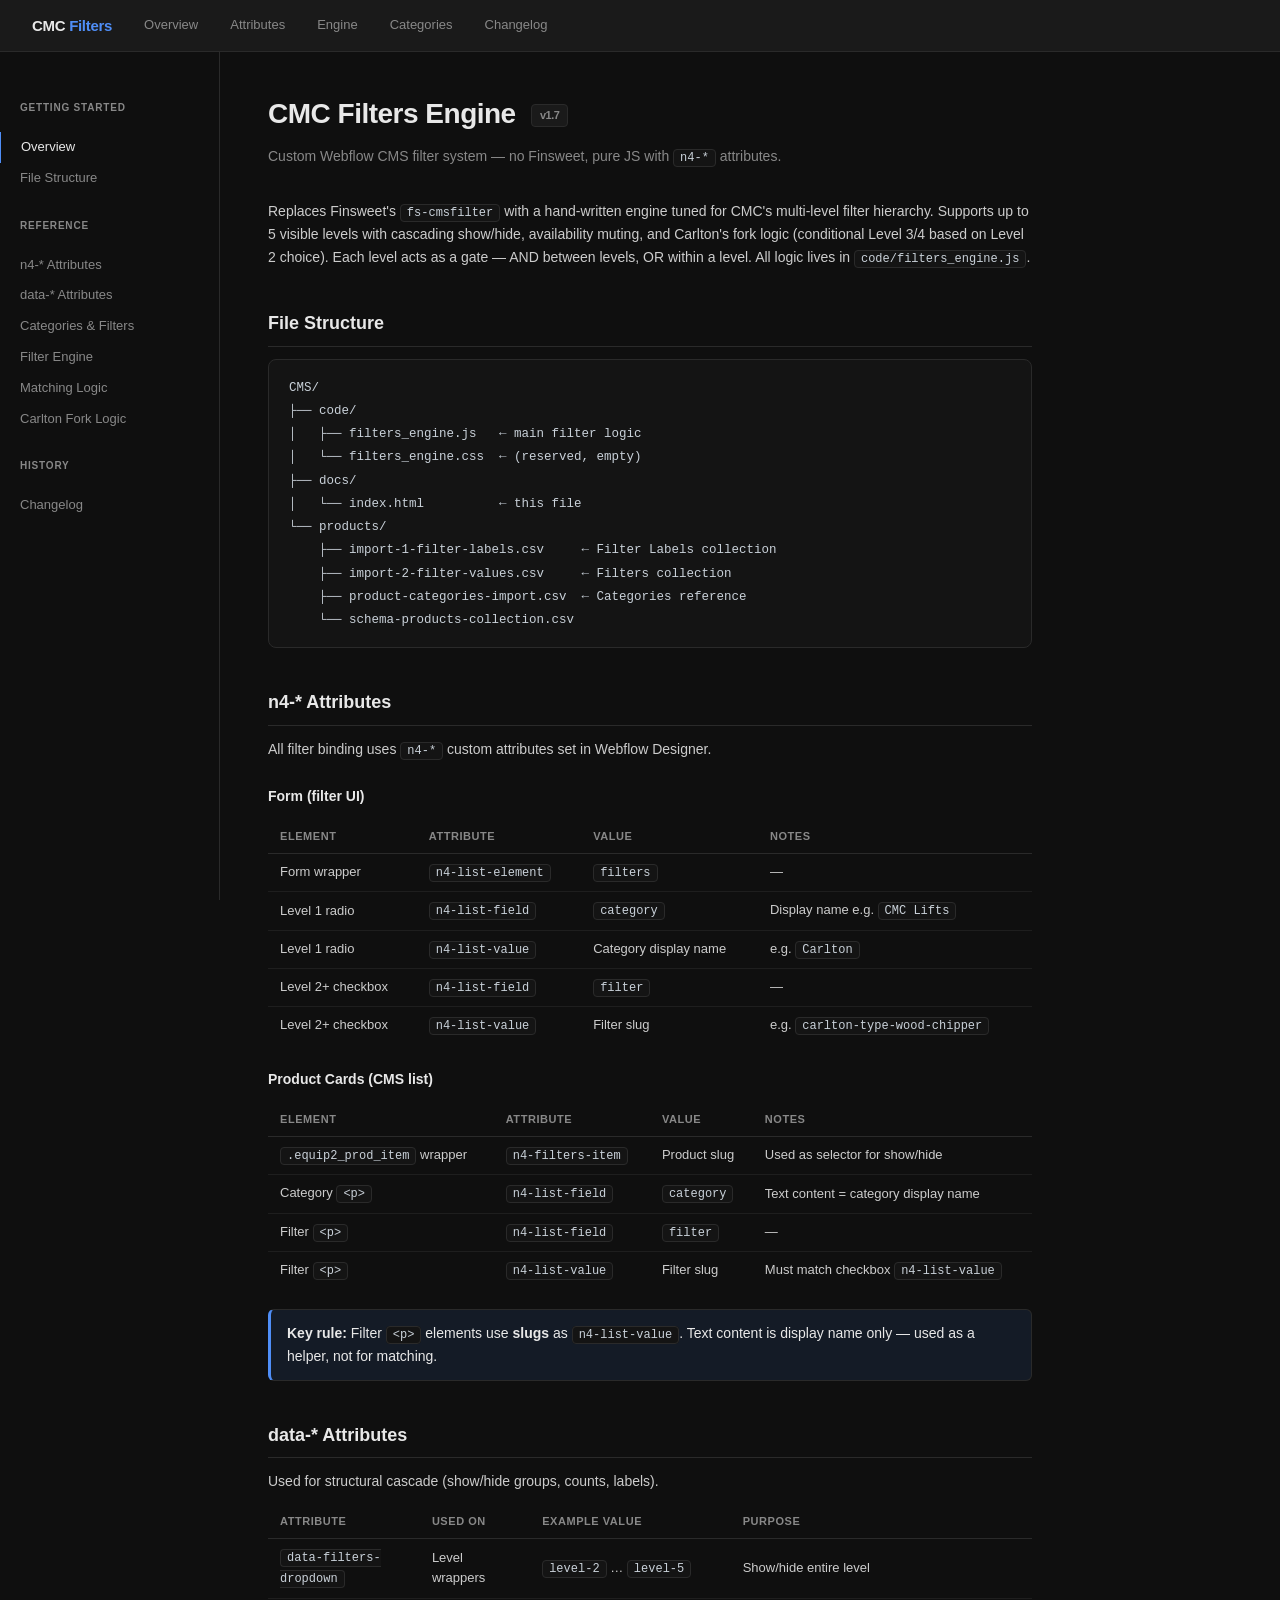
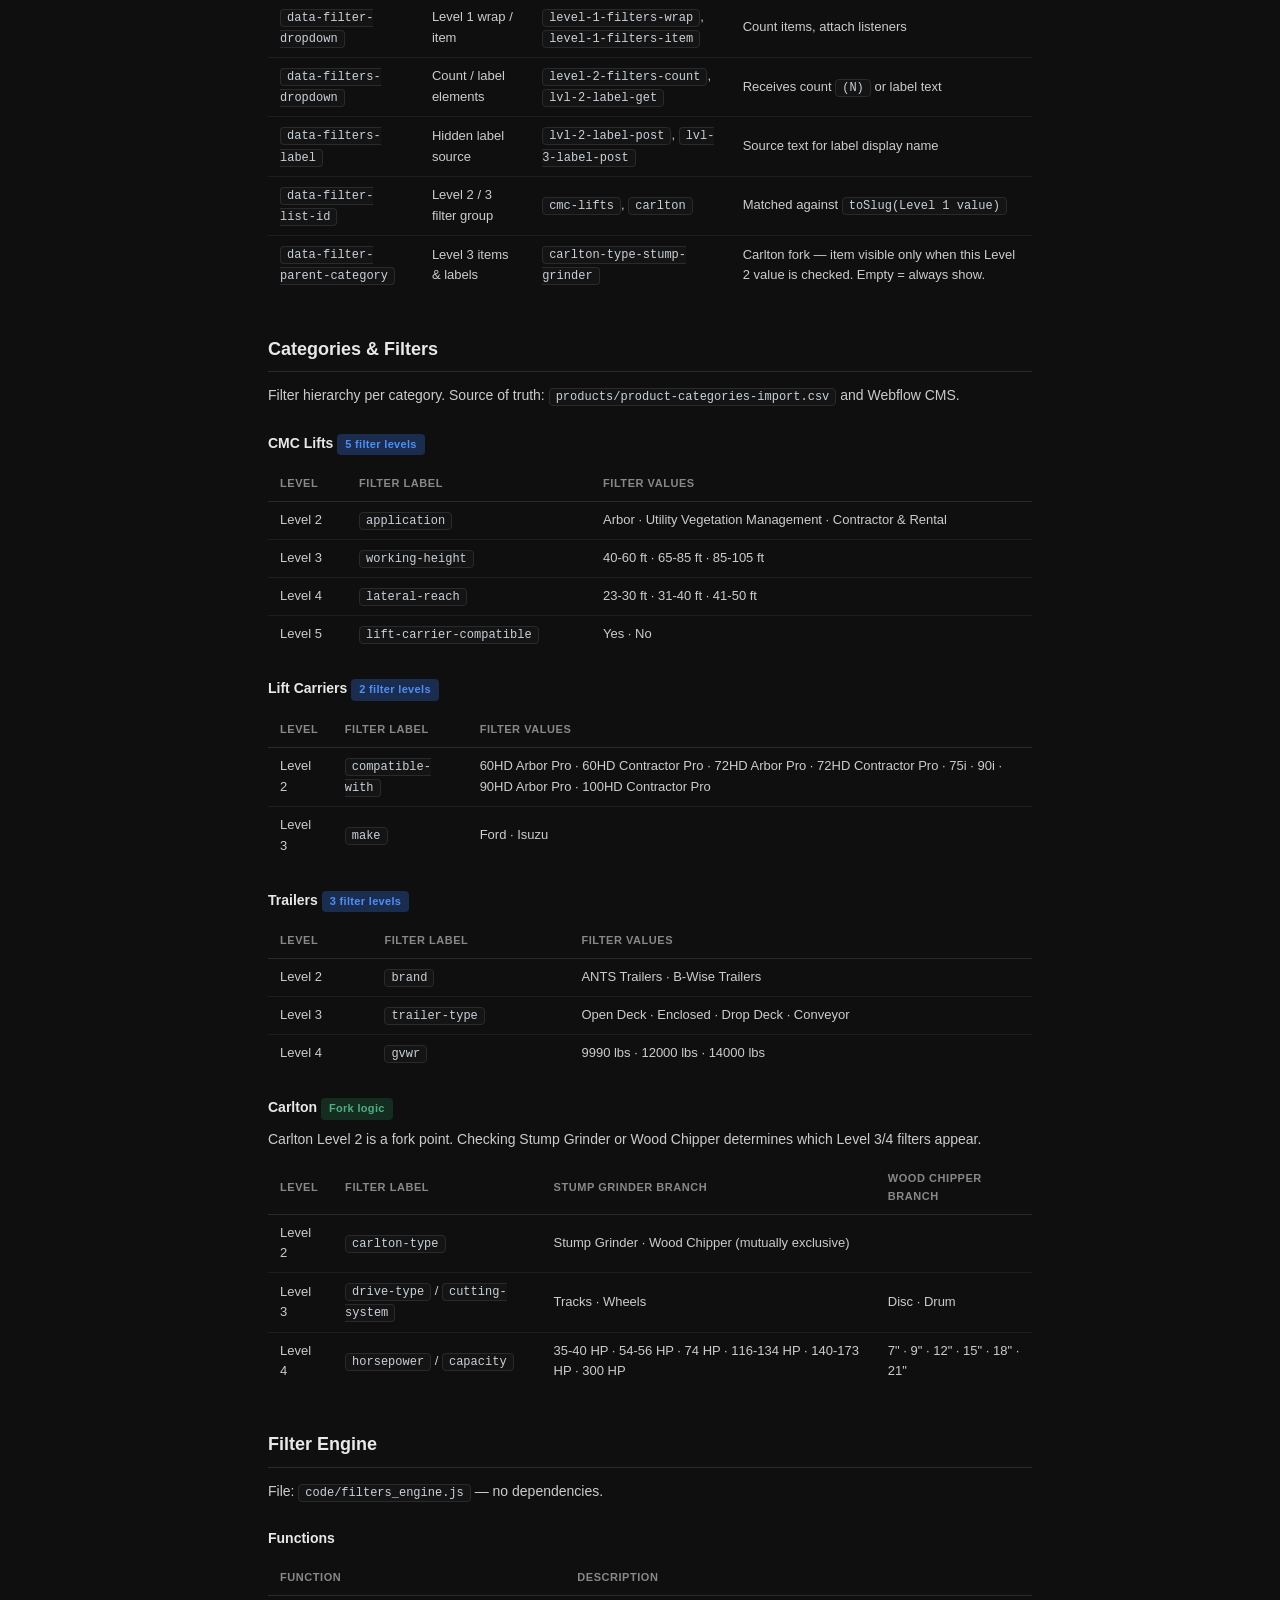
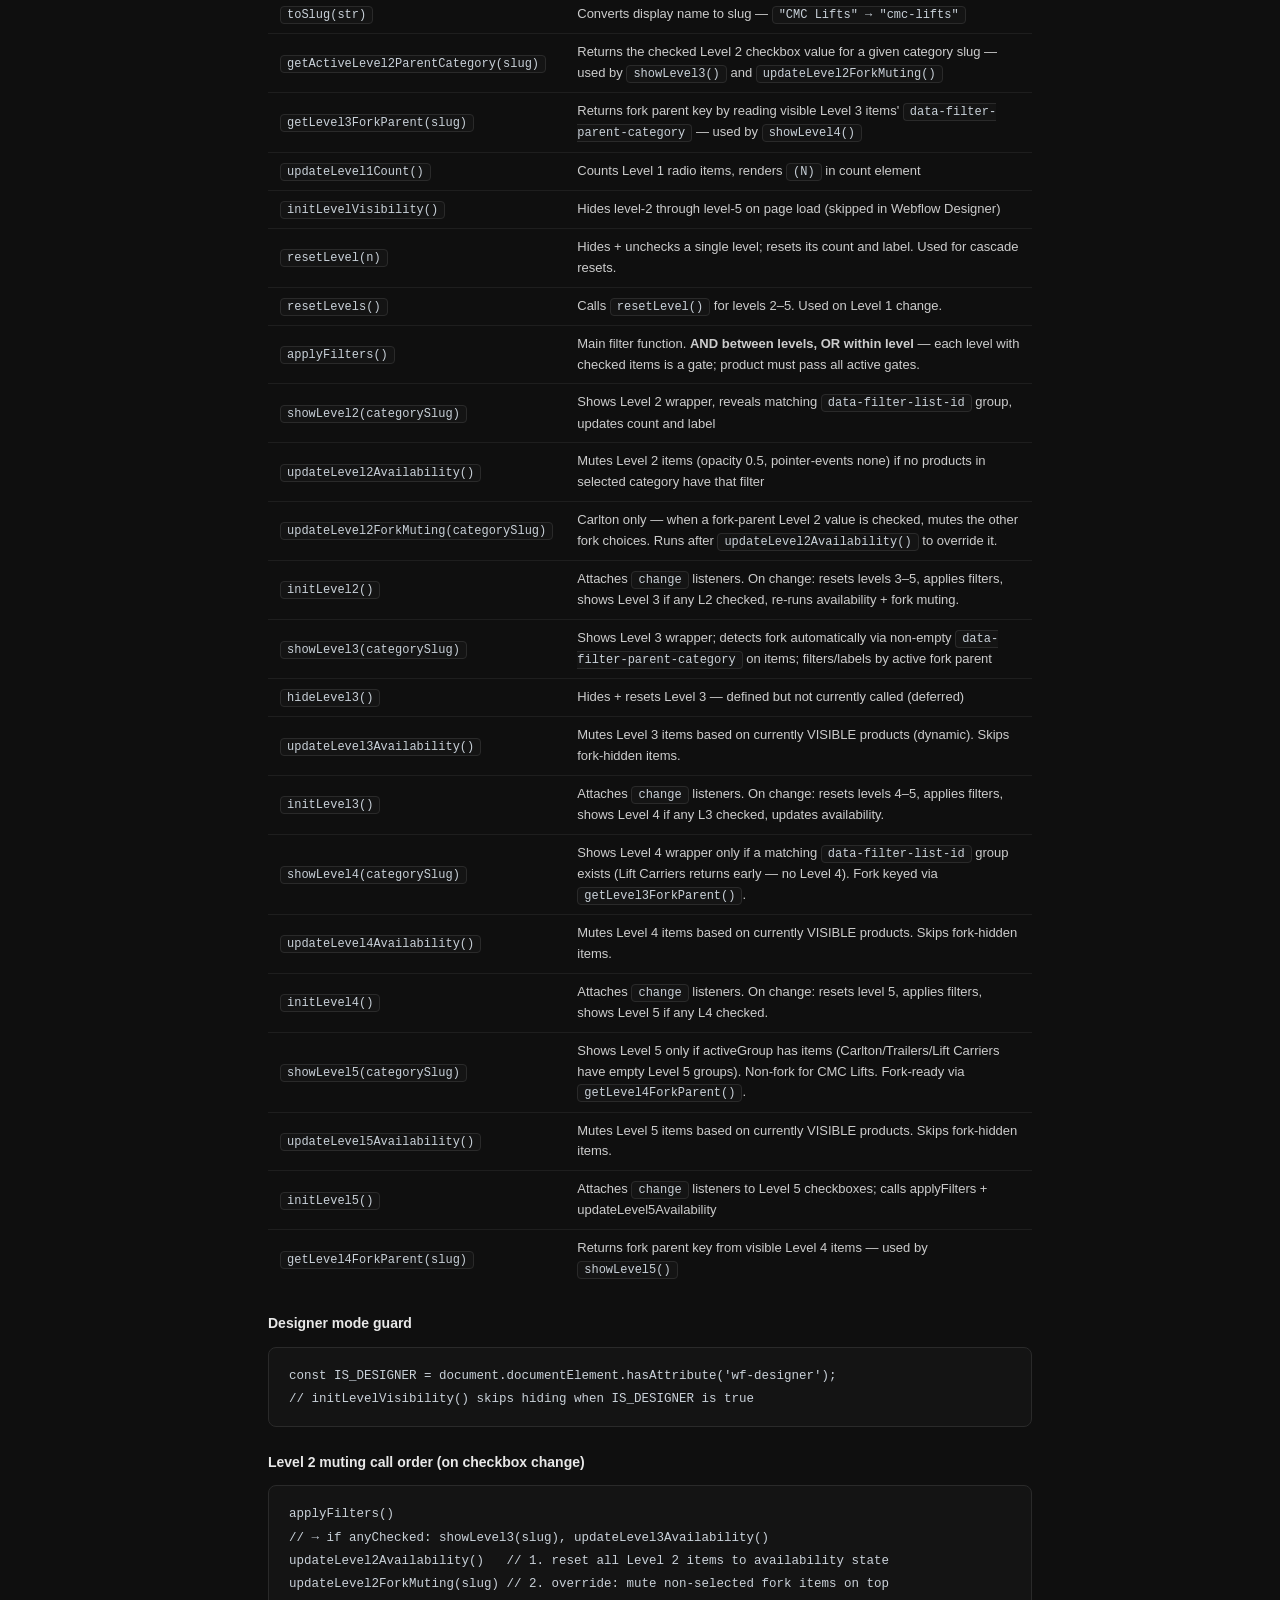
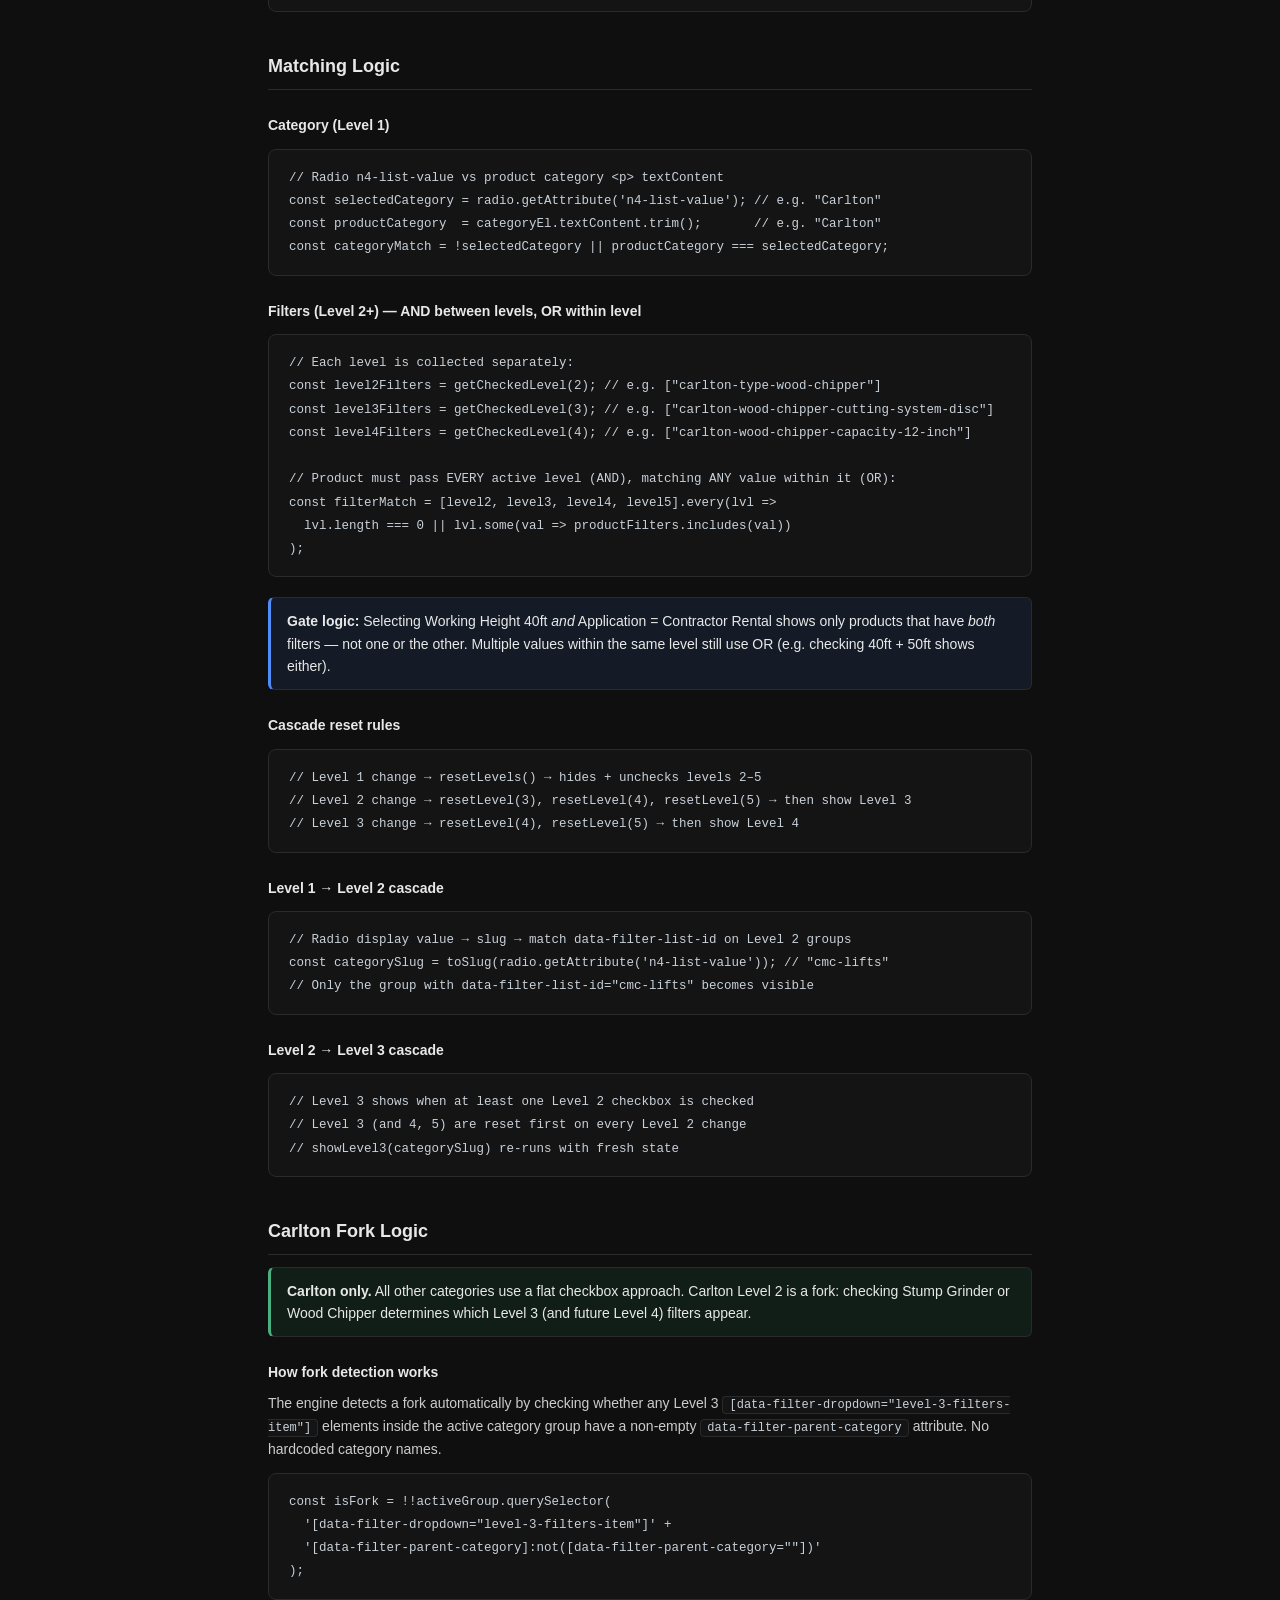
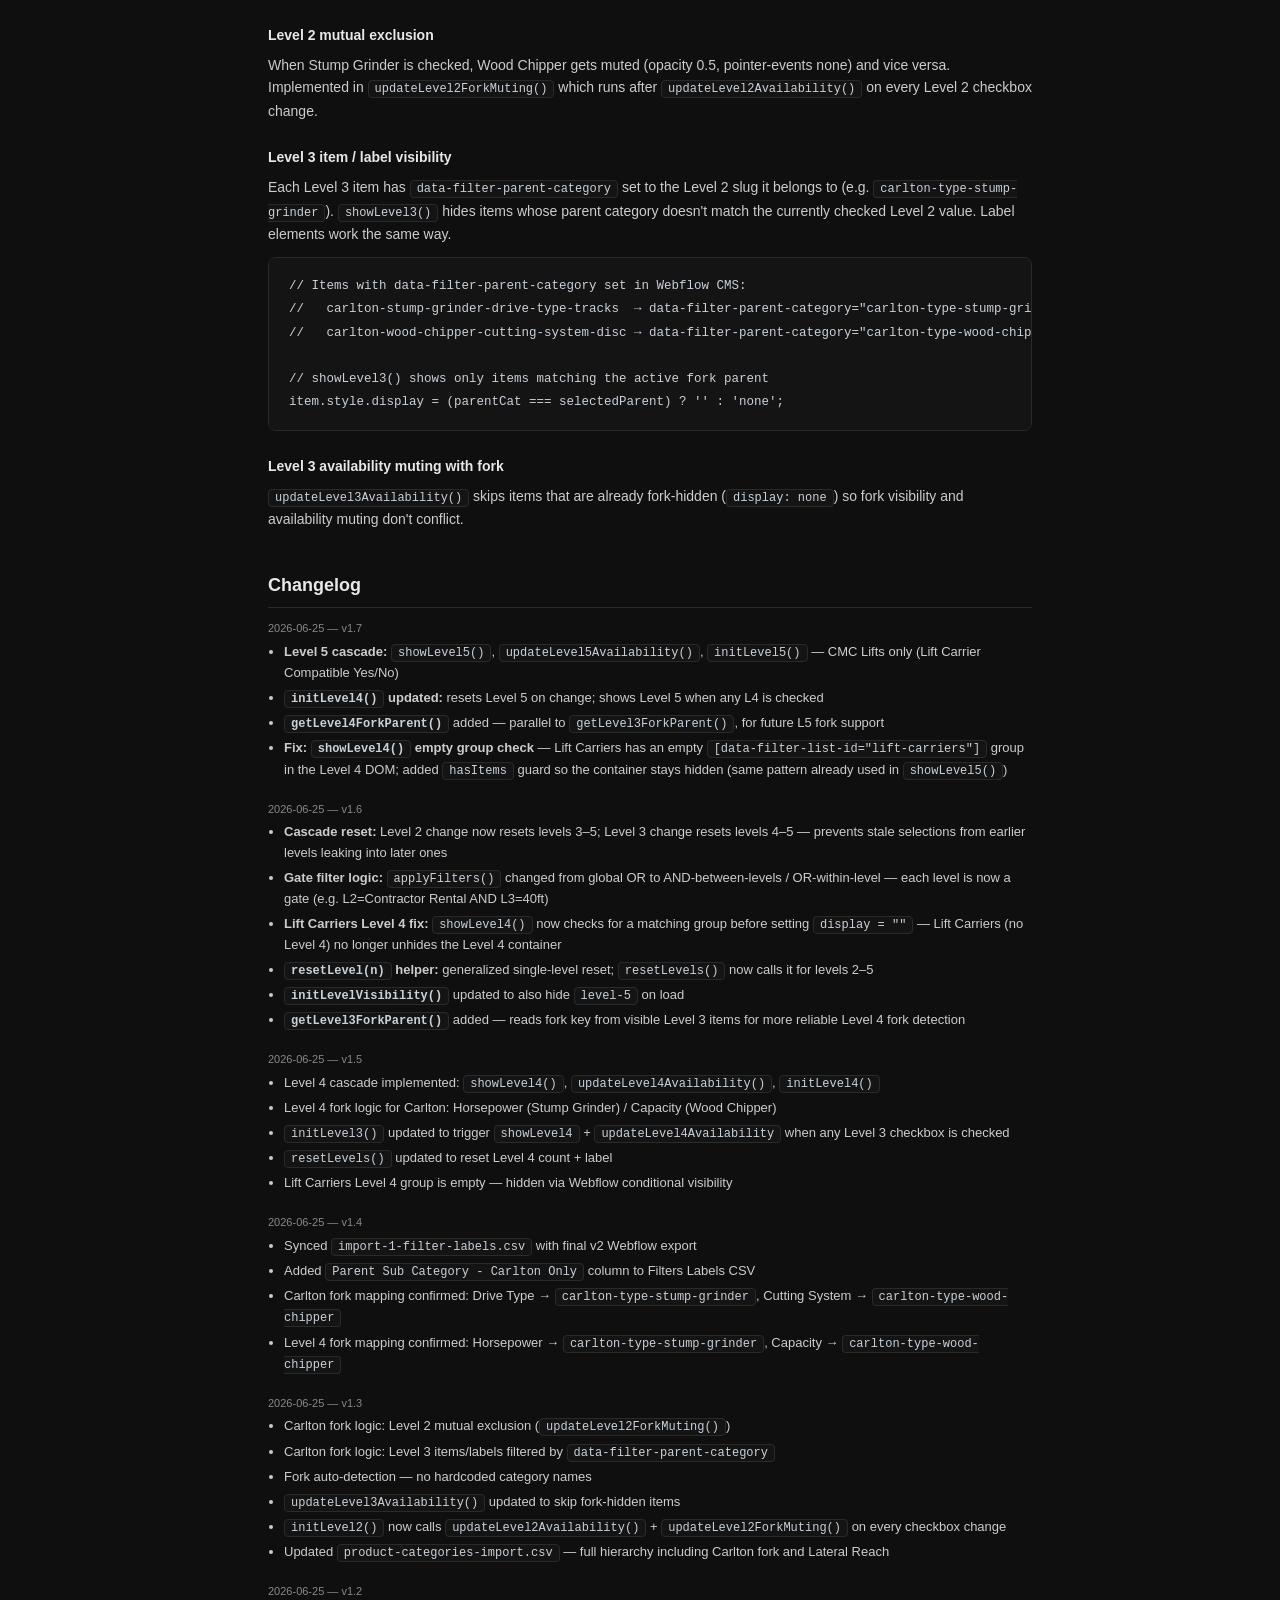
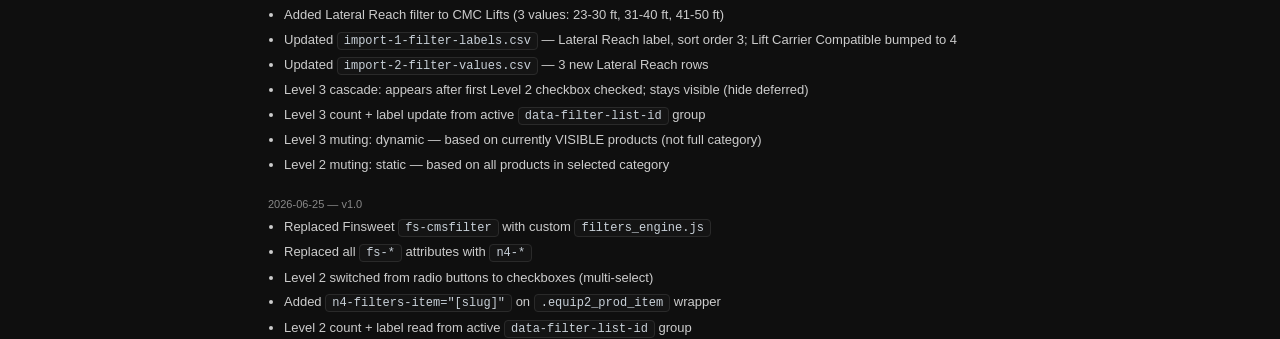
==== docs/index.html @ 306c343f "docs: v1.7 — Level 5 cascade, showLevel4 empty group fix" ====
<!DOCTYPE html>
<html lang="en">
<head>
  <meta charset="UTF-8" />
  <meta name="viewport" content="width=device-width, initial-scale=1.0" />
  <title>CMC Filters Engine — Docs</title>
  <style>
    :root {
      --bg: #0f0f0f;
      --surface: #1a1a1a;
      --border: #2a2a2a;
      --text: #e8e8e8;
      --muted: #888;
      --accent: #4f8ef7;
      --green: #4caf82;
      --yellow: #f0b429;
      --red: #e05252;
      --code-bg: #141414;
    }
    * { box-sizing: border-box; margin: 0; padding: 0; }
    body {
      font-family: -apple-system, BlinkMacSystemFont, "Segoe UI", sans-serif;
      background: var(--bg);
      color: var(--text);
      font-size: 14px;
      line-height: 1.6;
    }
    nav {
      position: sticky; top: 0;
      background: var(--surface);
      border-bottom: 1px solid var(--border);
      padding: 0 32px;
      display: flex; align-items: center; gap: 32px;
      height: 52px;
      z-index: 100;
    }
    nav .logo { font-weight: 700; font-size: 15px; color: var(--text); letter-spacing: -0.3px; }
    nav .logo span { color: var(--accent); }
    nav a { color: var(--muted); text-decoration: none; font-size: 13px; }
    nav a:hover { color: var(--text); }
    .layout { display: flex; min-height: calc(100vh - 52px); }
    aside {
      width: 220px; flex-shrink: 0;
      border-right: 1px solid var(--border);
      padding: 24px 0;
      position: sticky; top: 52px;
      height: calc(100vh - 52px);
      overflow-y: auto;
    }
    aside h3 {
      font-size: 10px; font-weight: 600; letter-spacing: 0.08em;
      text-transform: uppercase; color: var(--muted);
      padding: 0 20px 8px;
    }
    aside ul { list-style: none; }
    aside ul li a {
      display: block; padding: 5px 20px;
      color: var(--muted); text-decoration: none; font-size: 13px;
    }
    aside ul li a:hover, aside ul li a.active { color: var(--text); }
    aside ul li a.active { border-left: 2px solid var(--accent); margin-left: -1px; }
    aside .section-gap { margin-top: 20px; }
    main { flex: 1; padding: 40px 48px; max-width: 860px; }
    h1 { font-size: 28px; font-weight: 700; margin-bottom: 8px; letter-spacing: -0.5px; }
    h2 {
      font-size: 18px; font-weight: 600; margin: 40px 0 12px;
      padding-bottom: 8px; border-bottom: 1px solid var(--border);
    }
    h3 { font-size: 14px; font-weight: 600; margin: 24px 0 8px; }
    p { margin-bottom: 12px; color: #ccc; }
    .subtitle { color: var(--muted); font-size: 14px; margin-bottom: 32px; }
    code {
      font-family: "SF Mono", "Fira Code", monospace;
      background: var(--code-bg);
      border: 1px solid var(--border);
      padding: 1px 6px; border-radius: 4px;
      font-size: 12px; color: #c9d1d9;
    }
    pre {
      background: var(--code-bg);
      border: 1px solid var(--border);
      border-radius: 8px;
      padding: 16px 20px;
      overflow-x: auto;
      margin: 12px 0 20px;
    }
    pre code {
      background: none; border: none; padding: 0;
      font-size: 12.5px; line-height: 1.7;
    }
    table { width: 100%; border-collapse: collapse; margin: 12px 0 20px; }
    th {
      text-align: left; font-size: 11px; font-weight: 600;
      text-transform: uppercase; letter-spacing: 0.05em;
      color: var(--muted); padding: 8px 12px;
      border-bottom: 1px solid var(--border);
    }
    td { padding: 8px 12px; border-bottom: 1px solid #1e1e1e; font-size: 13px; color: #ccc; }
    tr:last-child td { border-bottom: none; }
    .badge {
      display: inline-block; padding: 2px 8px; border-radius: 4px;
      font-size: 11px; font-weight: 600; letter-spacing: 0.03em;
    }
    .badge-blue { background: #1a2d4f; color: var(--accent); }
    .badge-green { background: #152d20; color: var(--green); }
    .badge-yellow { background: #2d2010; color: var(--yellow); }
    .callout {
      border: 1px solid var(--border);
      border-left: 3px solid var(--accent);
      background: #141b26;
      border-radius: 6px;
      padding: 12px 16px;
      margin: 12px 0 20px;
    }
    .callout.warn { border-left-color: var(--yellow); background: #1e1a10; }
    .callout.fork { border-left-color: var(--green); background: #111e18; }
    .version-tag {
      display: inline-block;
      background: var(--surface); border: 1px solid var(--border);
      border-radius: 4px; padding: 2px 8px;
      font-size: 11px; color: var(--muted);
      margin-left: 8px; vertical-align: middle;
    }
    .changelog-entry { margin-bottom: 20px; }
    .changelog-entry .date { font-size: 11px; color: var(--muted); margin-bottom: 4px; }
    .changelog-entry ul { padding-left: 16px; color: #ccc; }
    .changelog-entry ul li { margin-bottom: 4px; font-size: 13px; }
    section { scroll-margin-top: 68px; }
  </style>
</head>
<body>

<nav>
  <span class="logo">CMC <span>Filters</span></span>
  <a href="#overview">Overview</a>
  <a href="#attributes">Attributes</a>
  <a href="#engine">Engine</a>
  <a href="#categories">Categories</a>
  <a href="#changelog">Changelog</a>
</nav>

<div class="layout">
  <aside>
    <h3>Getting Started</h3>
    <ul>
      <li><a href="#overview" class="active">Overview</a></li>
      <li><a href="#structure">File Structure</a></li>
    </ul>
    <div class="section-gap">
      <h3>Reference</h3>
      <ul>
        <li><a href="#attributes">n4-* Attributes</a></li>
        <li><a href="#data-attributes">data-* Attributes</a></li>
        <li><a href="#categories">Categories & Filters</a></li>
        <li><a href="#engine">Filter Engine</a></li>
        <li><a href="#matching">Matching Logic</a></li>
        <li><a href="#fork">Carlton Fork Logic</a></li>
      </ul>
    </div>
    <div class="section-gap">
      <h3>History</h3>
      <ul>
        <li><a href="#changelog">Changelog</a></li>
      </ul>
    </div>
  </aside>

  <main>

    <section id="overview">
      <h1>CMC Filters Engine <span class="version-tag">v1.7</span></h1>
      <p class="subtitle">Custom Webflow CMS filter system — no Finsweet, pure JS with <code>n4-*</code> attributes.</p>
      <p>
        Replaces Finsweet's <code>fs-cmsfilter</code> with a hand-written engine tuned for CMC's
        multi-level filter hierarchy. Supports up to 5 visible levels with cascading show/hide,
        availability muting, and Carlton's fork logic (conditional Level 3/4 based on Level 2 choice).
        Each level acts as a gate — AND between levels, OR within a level.
        All logic lives in <code>code/filters_engine.js</code>.
      </p>

      <h2 id="structure">File Structure</h2>
      <pre><code>CMS/
├── code/
│   ├── filters_engine.js   ← main filter logic
│   └── filters_engine.css  ← (reserved, empty)
├── docs/
│   └── index.html          ← this file
└── products/
    ├── import-1-filter-labels.csv     ← Filter Labels collection
    ├── import-2-filter-values.csv     ← Filters collection
    ├── product-categories-import.csv  ← Categories reference
    └── schema-products-collection.csv</code></pre>
    </section>

    <section id="attributes">
      <h2>n4-* Attributes</h2>
      <p>All filter binding uses <code>n4-*</code> custom attributes set in Webflow Designer.</p>

      <h3>Form (filter UI)</h3>
      <table>
        <thead><tr><th>Element</th><th>Attribute</th><th>Value</th><th>Notes</th></tr></thead>
        <tbody>
          <tr><td>Form wrapper</td><td><code>n4-list-element</code></td><td><code>filters</code></td><td>—</td></tr>
          <tr><td>Level 1 radio</td><td><code>n4-list-field</code></td><td><code>category</code></td><td>Display name e.g. <code>CMC Lifts</code></td></tr>
          <tr><td>Level 1 radio</td><td><code>n4-list-value</code></td><td>Category display name</td><td>e.g. <code>Carlton</code></td></tr>
          <tr><td>Level 2+ checkbox</td><td><code>n4-list-field</code></td><td><code>filter</code></td><td>—</td></tr>
          <tr><td>Level 2+ checkbox</td><td><code>n4-list-value</code></td><td>Filter slug</td><td>e.g. <code>carlton-type-wood-chipper</code></td></tr>
        </tbody>
      </table>

      <h3>Product Cards (CMS list)</h3>
      <table>
        <thead><tr><th>Element</th><th>Attribute</th><th>Value</th><th>Notes</th></tr></thead>
        <tbody>
          <tr><td><code>.equip2_prod_item</code> wrapper</td><td><code>n4-filters-item</code></td><td>Product slug</td><td>Used as selector for show/hide</td></tr>
          <tr><td>Category <code>&lt;p&gt;</code></td><td><code>n4-list-field</code></td><td><code>category</code></td><td>Text content = category display name</td></tr>
          <tr><td>Filter <code>&lt;p&gt;</code></td><td><code>n4-list-field</code></td><td><code>filter</code></td><td>—</td></tr>
          <tr><td>Filter <code>&lt;p&gt;</code></td><td><code>n4-list-value</code></td><td>Filter slug</td><td>Must match checkbox <code>n4-list-value</code></td></tr>
        </tbody>
      </table>

      <div class="callout">
        <strong>Key rule:</strong> Filter <code>&lt;p&gt;</code> elements use <strong>slugs</strong> as <code>n4-list-value</code>.
        Text content is display name only — used as a helper, not for matching.
      </div>
    </section>

    <section id="data-attributes">
      <h2>data-* Attributes</h2>
      <p>Used for structural cascade (show/hide groups, counts, labels).</p>
      <table>
        <thead><tr><th>Attribute</th><th>Used on</th><th>Example value</th><th>Purpose</th></tr></thead>
        <tbody>
          <tr><td><code>data-filters-dropdown</code></td><td>Level wrappers</td><td><code>level-2</code> … <code>level-5</code></td><td>Show/hide entire level</td></tr>
          <tr><td><code>data-filter-dropdown</code></td><td>Level 1 wrap / item</td><td><code>level-1-filters-wrap</code>, <code>level-1-filters-item</code></td><td>Count items, attach listeners</td></tr>
          <tr><td><code>data-filters-dropdown</code></td><td>Count / label elements</td><td><code>level-2-filters-count</code>, <code>lvl-2-label-get</code></td><td>Receives count <code>(N)</code> or label text</td></tr>
          <tr><td><code>data-filters-label</code></td><td>Hidden label source</td><td><code>lvl-2-label-post</code>, <code>lvl-3-label-post</code></td><td>Source text for label display name</td></tr>
          <tr><td><code>data-filter-list-id</code></td><td>Level 2 / 3 filter group</td><td><code>cmc-lifts</code>, <code>carlton</code></td><td>Matched against <code>toSlug(Level 1 value)</code></td></tr>
          <tr><td><code>data-filter-parent-category</code></td><td>Level 3 items &amp; labels</td><td><code>carlton-type-stump-grinder</code></td><td>Carlton fork — item visible only when this Level 2 value is checked. Empty = always show.</td></tr>
        </tbody>
      </table>
    </section>

    <section id="categories">
      <h2>Categories & Filters</h2>
      <p>Filter hierarchy per category. Source of truth: <code>products/product-categories-import.csv</code> and Webflow CMS.</p>

      <h3>CMC Lifts <span class="badge badge-blue">5 filter levels</span></h3>
      <table>
        <thead><tr><th>Level</th><th>Filter Label</th><th>Filter Values</th></tr></thead>
        <tbody>
          <tr><td>Level 2</td><td><code>application</code></td><td>Arbor · Utility Vegetation Management · Contractor &amp; Rental</td></tr>
          <tr><td>Level 3</td><td><code>working-height</code></td><td>40-60 ft · 65-85 ft · 85-105 ft</td></tr>
          <tr><td>Level 4</td><td><code>lateral-reach</code></td><td>23-30 ft · 31-40 ft · 41-50 ft</td></tr>
          <tr><td>Level 5</td><td><code>lift-carrier-compatible</code></td><td>Yes · No</td></tr>
        </tbody>
      </table>

      <h3>Lift Carriers <span class="badge badge-blue">2 filter levels</span></h3>
      <table>
        <thead><tr><th>Level</th><th>Filter Label</th><th>Filter Values</th></tr></thead>
        <tbody>
          <tr><td>Level 2</td><td><code>compatible-with</code></td><td>60HD Arbor Pro · 60HD Contractor Pro · 72HD Arbor Pro · 72HD Contractor Pro · 75i · 90i · 90HD Arbor Pro · 100HD Contractor Pro</td></tr>
          <tr><td>Level 3</td><td><code>make</code></td><td>Ford · Isuzu</td></tr>
        </tbody>
      </table>

      <h3>Trailers <span class="badge badge-blue">3 filter levels</span></h3>
      <table>
        <thead><tr><th>Level</th><th>Filter Label</th><th>Filter Values</th></tr></thead>
        <tbody>
          <tr><td>Level 2</td><td><code>brand</code></td><td>ANTS Trailers · B-Wise Trailers</td></tr>
          <tr><td>Level 3</td><td><code>trailer-type</code></td><td>Open Deck · Enclosed · Drop Deck · Conveyor</td></tr>
          <tr><td>Level 4</td><td><code>gvwr</code></td><td>9990 lbs · 12000 lbs · 14000 lbs</td></tr>
        </tbody>
      </table>

      <h3>Carlton <span class="badge badge-green">Fork logic</span></h3>
      <p>Carlton Level 2 is a fork point. Checking Stump Grinder or Wood Chipper determines which Level 3/4 filters appear.</p>
      <table>
        <thead><tr><th>Level</th><th>Filter Label</th><th>Stump Grinder branch</th><th>Wood Chipper branch</th></tr></thead>
        <tbody>
          <tr><td>Level 2</td><td><code>carlton-type</code></td><td colspan="2">Stump Grinder · Wood Chipper (mutually exclusive)</td></tr>
          <tr><td>Level 3</td><td><code>drive-type</code> / <code>cutting-system</code></td><td>Tracks · Wheels</td><td>Disc · Drum</td></tr>
          <tr><td>Level 4</td><td><code>horsepower</code> / <code>capacity</code></td><td>35-40 HP · 54-56 HP · 74 HP · 116-134 HP · 140-173 HP · 300 HP</td><td>7" · 9" · 12" · 15" · 18" · 21"</td></tr>
        </tbody>
      </table>
    </section>

    <section id="engine">
      <h2>Filter Engine</h2>
      <p>File: <code>code/filters_engine.js</code> — no dependencies.</p>

      <h3>Functions</h3>
      <table>
        <thead><tr><th>Function</th><th>Description</th></tr></thead>
        <tbody>
          <tr><td><code>toSlug(str)</code></td><td>Converts display name to slug — <code>"CMC Lifts" → "cmc-lifts"</code></td></tr>
          <tr><td><code>getActiveLevel2ParentCategory(slug)</code></td><td>Returns the checked Level 2 checkbox value for a given category slug — used by <code>showLevel3()</code> and <code>updateLevel2ForkMuting()</code></td></tr>
          <tr><td><code>getLevel3ForkParent(slug)</code></td><td>Returns fork parent key by reading visible Level 3 items' <code>data-filter-parent-category</code> — used by <code>showLevel4()</code></td></tr>
          <tr><td><code>updateLevel1Count()</code></td><td>Counts Level 1 radio items, renders <code>(N)</code> in count element</td></tr>
          <tr><td><code>initLevelVisibility()</code></td><td>Hides level-2 through level-5 on page load (skipped in Webflow Designer)</td></tr>
          <tr><td><code>resetLevel(n)</code></td><td>Hides + unchecks a single level; resets its count and label. Used for cascade resets.</td></tr>
          <tr><td><code>resetLevels()</code></td><td>Calls <code>resetLevel()</code> for levels 2–5. Used on Level 1 change.</td></tr>
          <tr><td><code>applyFilters()</code></td><td>Main filter function. <strong>AND between levels, OR within level</strong> — each level with checked items is a gate; product must pass all active gates.</td></tr>
          <tr><td><code>showLevel2(categorySlug)</code></td><td>Shows Level 2 wrapper, reveals matching <code>data-filter-list-id</code> group, updates count and label</td></tr>
          <tr><td><code>updateLevel2Availability()</code></td><td>Mutes Level 2 items (opacity 0.5, pointer-events none) if no products in selected category have that filter</td></tr>
          <tr><td><code>updateLevel2ForkMuting(categorySlug)</code></td><td>Carlton only — when a fork-parent Level 2 value is checked, mutes the other fork choices. Runs after <code>updateLevel2Availability()</code> to override it.</td></tr>
          <tr><td><code>initLevel2()</code></td><td>Attaches <code>change</code> listeners. On change: resets levels 3–5, applies filters, shows Level 3 if any L2 checked, re-runs availability + fork muting.</td></tr>
          <tr><td><code>showLevel3(categorySlug)</code></td><td>Shows Level 3 wrapper; detects fork automatically via non-empty <code>data-filter-parent-category</code> on items; filters/labels by active fork parent</td></tr>
          <tr><td><code>hideLevel3()</code></td><td>Hides + resets Level 3 — defined but not currently called (deferred)</td></tr>
          <tr><td><code>updateLevel3Availability()</code></td><td>Mutes Level 3 items based on currently VISIBLE products (dynamic). Skips fork-hidden items.</td></tr>
          <tr><td><code>initLevel3()</code></td><td>Attaches <code>change</code> listeners. On change: resets levels 4–5, applies filters, shows Level 4 if any L3 checked, updates availability.</td></tr>
          <tr><td><code>showLevel4(categorySlug)</code></td><td>Shows Level 4 wrapper only if a matching <code>data-filter-list-id</code> group exists (Lift Carriers returns early — no Level 4). Fork keyed via <code>getLevel3ForkParent()</code>.</td></tr>
          <tr><td><code>updateLevel4Availability()</code></td><td>Mutes Level 4 items based on currently VISIBLE products. Skips fork-hidden items.</td></tr>
          <tr><td><code>initLevel4()</code></td><td>Attaches <code>change</code> listeners. On change: resets level 5, applies filters, shows Level 5 if any L4 checked.</td></tr>
          <tr><td><code>showLevel5(categorySlug)</code></td><td>Shows Level 5 only if activeGroup has items (Carlton/Trailers/Lift Carriers have empty Level 5 groups). Non-fork for CMC Lifts. Fork-ready via <code>getLevel4ForkParent()</code>.</td></tr>
          <tr><td><code>updateLevel5Availability()</code></td><td>Mutes Level 5 items based on currently VISIBLE products. Skips fork-hidden items.</td></tr>
          <tr><td><code>initLevel5()</code></td><td>Attaches <code>change</code> listeners to Level 5 checkboxes; calls applyFilters + updateLevel5Availability</td></tr>
          <tr><td><code>getLevel4ForkParent(slug)</code></td><td>Returns fork parent key from visible Level 4 items — used by <code>showLevel5()</code></td></tr>
        </tbody>
      </table>

      <h3>Designer mode guard</h3>
      <pre><code>const IS_DESIGNER = document.documentElement.hasAttribute('wf-designer');
// initLevelVisibility() skips hiding when IS_DESIGNER is true</code></pre>

      <h3>Level 2 muting call order (on checkbox change)</h3>
      <pre><code>applyFilters()
// → if anyChecked: showLevel3(slug), updateLevel3Availability()
updateLevel2Availability()   // 1. reset all Level 2 items to availability state
updateLevel2ForkMuting(slug) // 2. override: mute non-selected fork items on top</code></pre>
    </section>

    <section id="matching">
      <h2>Matching Logic</h2>

      <h3>Category (Level 1)</h3>
      <pre><code>// Radio n4-list-value vs product category &lt;p&gt; textContent
const selectedCategory = radio.getAttribute('n4-list-value'); // e.g. "Carlton"
const productCategory  = categoryEl.textContent.trim();       // e.g. "Carlton"
const categoryMatch = !selectedCategory || productCategory === selectedCategory;</code></pre>

      <h3>Filters (Level 2+) — AND between levels, OR within level</h3>
      <pre><code>// Each level is collected separately:
const level2Filters = getCheckedLevel(2); // e.g. ["carlton-type-wood-chipper"]
const level3Filters = getCheckedLevel(3); // e.g. ["carlton-wood-chipper-cutting-system-disc"]
const level4Filters = getCheckedLevel(4); // e.g. ["carlton-wood-chipper-capacity-12-inch"]

// Product must pass EVERY active level (AND), matching ANY value within it (OR):
const filterMatch = [level2, level3, level4, level5].every(lvl =>
  lvl.length === 0 || lvl.some(val => productFilters.includes(val))
);</code></pre>

      <div class="callout">
        <strong>Gate logic:</strong> Selecting Working Height 40ft <em>and</em> Application = Contractor Rental
        shows only products that have <em>both</em> filters — not one or the other.
        Multiple values within the same level still use OR (e.g. checking 40ft + 50ft shows either).
      </div>

      <h3>Cascade reset rules</h3>
      <pre><code>// Level 1 change → resetLevels() → hides + unchecks levels 2–5
// Level 2 change → resetLevel(3), resetLevel(4), resetLevel(5) → then show Level 3
// Level 3 change → resetLevel(4), resetLevel(5) → then show Level 4</code></pre>

      <h3>Level 1 → Level 2 cascade</h3>
      <pre><code>// Radio display value → slug → match data-filter-list-id on Level 2 groups
const categorySlug = toSlug(radio.getAttribute('n4-list-value')); // "cmc-lifts"
// Only the group with data-filter-list-id="cmc-lifts" becomes visible</code></pre>

      <h3>Level 2 → Level 3 cascade</h3>
      <pre><code>// Level 3 shows when at least one Level 2 checkbox is checked
// Level 3 (and 4, 5) are reset first on every Level 2 change
// showLevel3(categorySlug) re-runs with fresh state</code></pre>
    </section>

    <section id="fork">
      <h2>Carlton Fork Logic</h2>

      <div class="callout fork">
        <strong>Carlton only.</strong> All other categories use a flat checkbox approach.
        Carlton Level 2 is a fork: checking Stump Grinder or Wood Chipper determines
        which Level 3 (and future Level 4) filters appear.
      </div>

      <h3>How fork detection works</h3>
      <p>
        The engine detects a fork automatically by checking whether any Level 3
        <code>[data-filter-dropdown="level-3-filters-item"]</code> elements inside the active
        category group have a non-empty <code>data-filter-parent-category</code> attribute.
        No hardcoded category names.
      </p>
      <pre><code>const isFork = !!activeGroup.querySelector(
  '[data-filter-dropdown="level-3-filters-item"]' +
  '[data-filter-parent-category]:not([data-filter-parent-category=""])'
);</code></pre>

      <h3>Level 2 mutual exclusion</h3>
      <p>
        When Stump Grinder is checked, Wood Chipper gets muted (opacity 0.5, pointer-events none)
        and vice versa. Implemented in <code>updateLevel2ForkMuting()</code> which runs after
        <code>updateLevel2Availability()</code> on every Level 2 checkbox change.
      </p>

      <h3>Level 3 item / label visibility</h3>
      <p>
        Each Level 3 item has <code>data-filter-parent-category</code> set to the Level 2 slug
        it belongs to (e.g. <code>carlton-type-stump-grinder</code>). <code>showLevel3()</code>
        hides items whose parent category doesn't match the currently checked Level 2 value.
        Label elements work the same way.
      </p>
      <pre><code>// Items with data-filter-parent-category set in Webflow CMS:
//   carlton-stump-grinder-drive-type-tracks  → data-filter-parent-category="carlton-type-stump-grinder"
//   carlton-wood-chipper-cutting-system-disc → data-filter-parent-category="carlton-type-wood-chipper"

// showLevel3() shows only items matching the active fork parent
item.style.display = (parentCat === selectedParent) ? '' : 'none';</code></pre>

      <h3>Level 3 availability muting with fork</h3>
      <p>
        <code>updateLevel3Availability()</code> skips items that are already fork-hidden
        (<code>display: none</code>) so fork visibility and availability muting don't conflict.
      </p>
    </section>

    <section id="changelog">
      <h2>Changelog</h2>

      <div class="changelog-entry">
        <div class="date">2026-06-25 — v1.7</div>
        <ul>
          <li><strong>Level 5 cascade:</strong> <code>showLevel5()</code>, <code>updateLevel5Availability()</code>, <code>initLevel5()</code> — CMC Lifts only (Lift Carrier Compatible Yes/No)</li>
          <li><strong><code>initLevel4()</code> updated:</strong> resets Level 5 on change; shows Level 5 when any L4 is checked</li>
          <li><strong><code>getLevel4ForkParent()</code></strong> added — parallel to <code>getLevel3ForkParent()</code>, for future L5 fork support</li>
          <li><strong>Fix: <code>showLevel4()</code> empty group check</strong> — Lift Carriers has an empty <code>[data-filter-list-id="lift-carriers"]</code> group in the Level 4 DOM; added <code>hasItems</code> guard so the container stays hidden (same pattern already used in <code>showLevel5()</code>)</li>
        </ul>
      </div>

      <div class="changelog-entry">
        <div class="date">2026-06-25 — v1.6</div>
        <ul>
          <li><strong>Cascade reset:</strong> Level 2 change now resets levels 3–5; Level 3 change resets levels 4–5 — prevents stale selections from earlier levels leaking into later ones</li>
          <li><strong>Gate filter logic:</strong> <code>applyFilters()</code> changed from global OR to AND-between-levels / OR-within-level — each level is now a gate (e.g. L2=Contractor Rental AND L3=40ft)</li>
          <li><strong>Lift Carriers Level 4 fix:</strong> <code>showLevel4()</code> now checks for a matching group before setting <code>display = ""</code> — Lift Carriers (no Level 4) no longer unhides the Level 4 container</li>
          <li><strong><code>resetLevel(n)</code> helper:</strong> generalized single-level reset; <code>resetLevels()</code> now calls it for levels 2–5</li>
          <li><strong><code>initLevelVisibility()</code></strong> updated to also hide <code>level-5</code> on load</li>
          <li><strong><code>getLevel3ForkParent()</code></strong> added — reads fork key from visible Level 3 items for more reliable Level 4 fork detection</li>
        </ul>
      </div>

      <div class="changelog-entry">
        <div class="date">2026-06-25 — v1.5</div>
        <ul>
          <li>Level 4 cascade implemented: <code>showLevel4()</code>, <code>updateLevel4Availability()</code>, <code>initLevel4()</code></li>
          <li>Level 4 fork logic for Carlton: Horsepower (Stump Grinder) / Capacity (Wood Chipper)</li>
          <li><code>initLevel3()</code> updated to trigger <code>showLevel4</code> + <code>updateLevel4Availability</code> when any Level 3 checkbox is checked</li>
          <li><code>resetLevels()</code> updated to reset Level 4 count + label</li>
          <li>Lift Carriers Level 4 group is empty — hidden via Webflow conditional visibility</li>
        </ul>
      </div>

      <div class="changelog-entry">
        <div class="date">2026-06-25 — v1.4</div>
        <ul>
          <li>Synced <code>import-1-filter-labels.csv</code> with final v2 Webflow export</li>
          <li>Added <code>Parent Sub Category - Carlton Only</code> column to Filters Labels CSV</li>
          <li>Carlton fork mapping confirmed: Drive Type → <code>carlton-type-stump-grinder</code>, Cutting System → <code>carlton-type-wood-chipper</code></li>
          <li>Level 4 fork mapping confirmed: Horsepower → <code>carlton-type-stump-grinder</code>, Capacity → <code>carlton-type-wood-chipper</code></li>
        </ul>
      </div>

      <div class="changelog-entry">
        <div class="date">2026-06-25 — v1.3</div>
        <ul>
          <li>Carlton fork logic: Level 2 mutual exclusion (<code>updateLevel2ForkMuting()</code>)</li>
          <li>Carlton fork logic: Level 3 items/labels filtered by <code>data-filter-parent-category</code></li>
          <li>Fork auto-detection — no hardcoded category names</li>
          <li><code>updateLevel3Availability()</code> updated to skip fork-hidden items</li>
          <li><code>initLevel2()</code> now calls <code>updateLevel2Availability()</code> + <code>updateLevel2ForkMuting()</code> on every checkbox change</li>
          <li>Updated <code>product-categories-import.csv</code> — full hierarchy including Carlton fork and Lateral Reach</li>
        </ul>
      </div>

      <div class="changelog-entry">
        <div class="date">2026-06-25 — v1.2</div>
        <ul>
          <li>Added Lateral Reach filter to CMC Lifts (3 values: 23-30 ft, 31-40 ft, 41-50 ft)</li>
          <li>Updated <code>import-1-filter-labels.csv</code> — Lateral Reach label, sort order 3; Lift Carrier Compatible bumped to 4</li>
          <li>Updated <code>import-2-filter-values.csv</code> — 3 new Lateral Reach rows</li>
          <li>Level 3 cascade: appears after first Level 2 checkbox checked; stays visible (hide deferred)</li>
          <li>Level 3 count + label update from active <code>data-filter-list-id</code> group</li>
          <li>Level 3 muting: dynamic — based on currently VISIBLE products (not full category)</li>
          <li>Level 2 muting: static — based on all products in selected category</li>
        </ul>
      </div>

      <div class="changelog-entry">
        <div class="date">2026-06-25 — v1.0</div>
        <ul>
          <li>Replaced Finsweet <code>fs-cmsfilter</code> with custom <code>filters_engine.js</code></li>
          <li>Replaced all <code>fs-*</code> attributes with <code>n4-*</code></li>
          <li>Level 2 switched from radio buttons to checkboxes (multi-select)</li>
          <li>Added <code>n4-filters-item="[slug]"</code> on <code>.equip2_prod_item</code> wrapper</li>
          <li>Level 2 count + label read from active <code>data-filter-list-id</code> group</li>
          <li>Init git repo, first commit</li>
        </ul>
      </div>

    </section>

  </main>
</div>

</body>
</html>
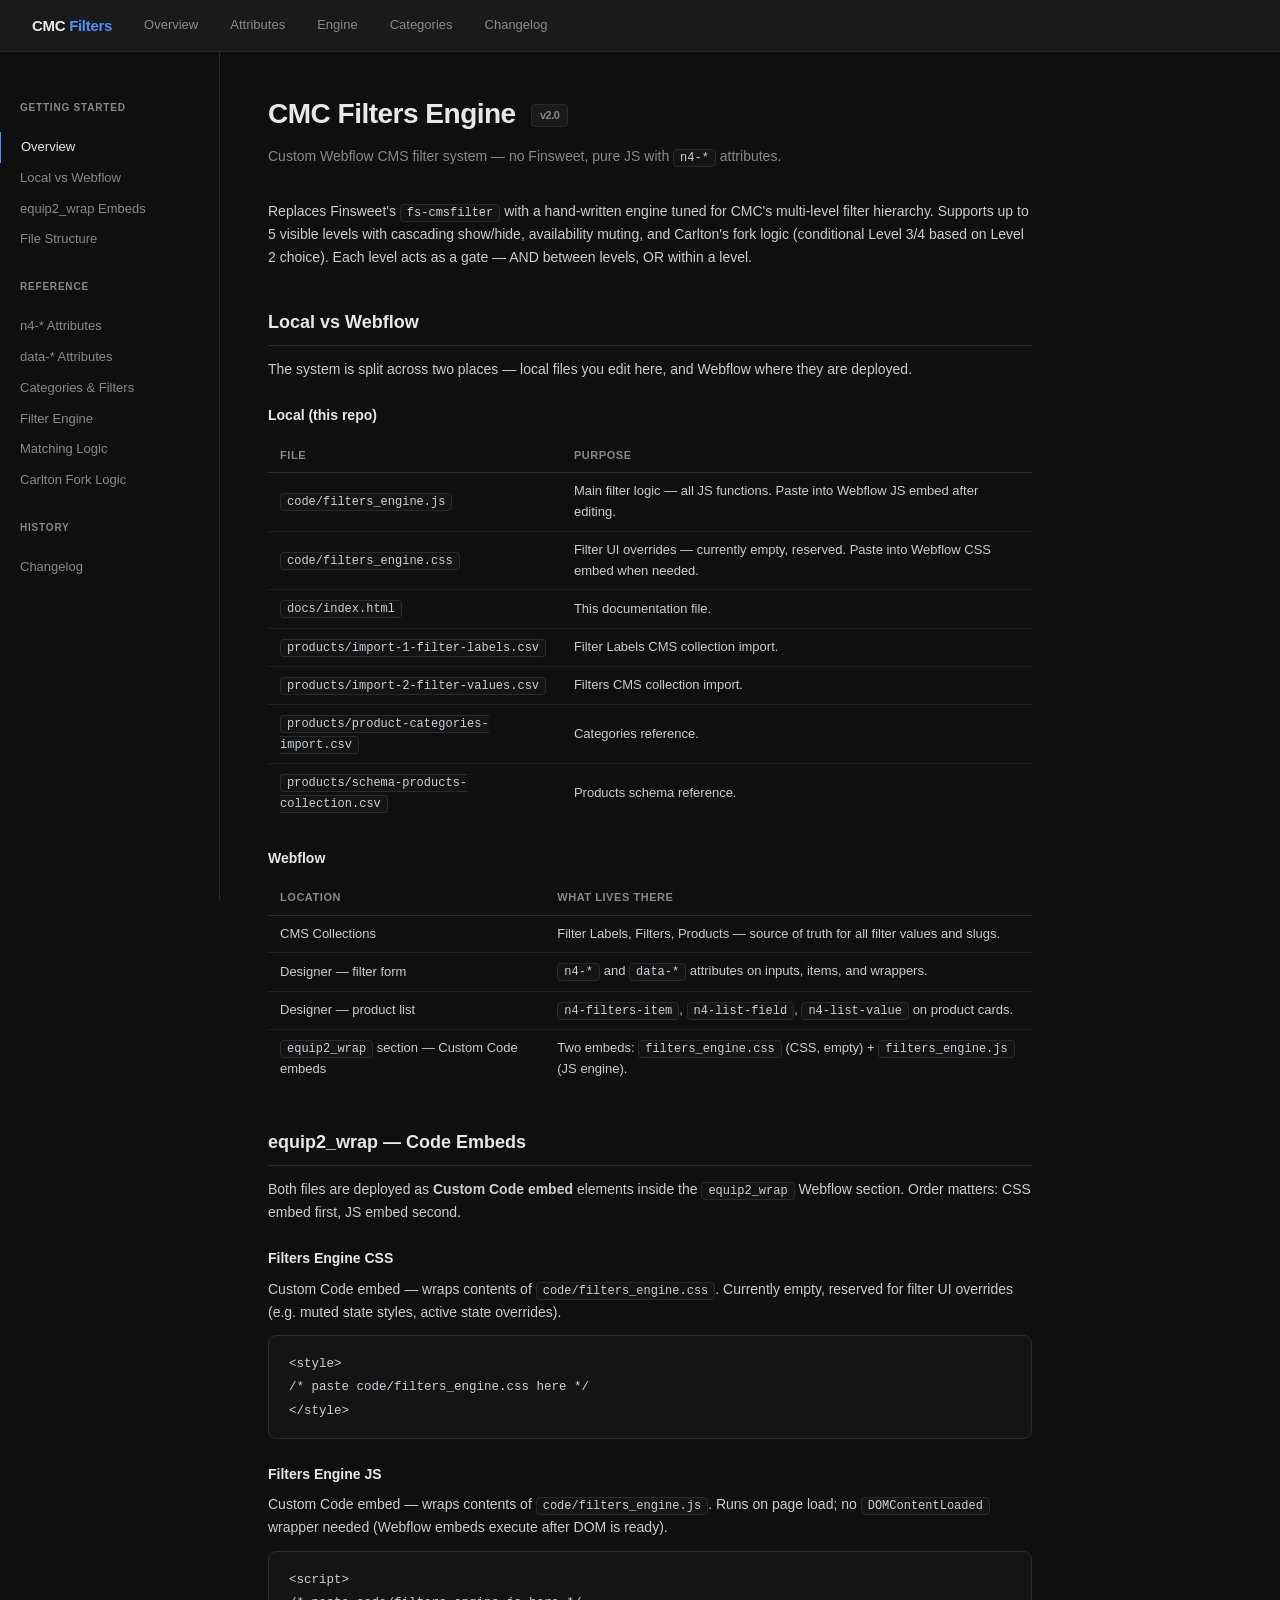
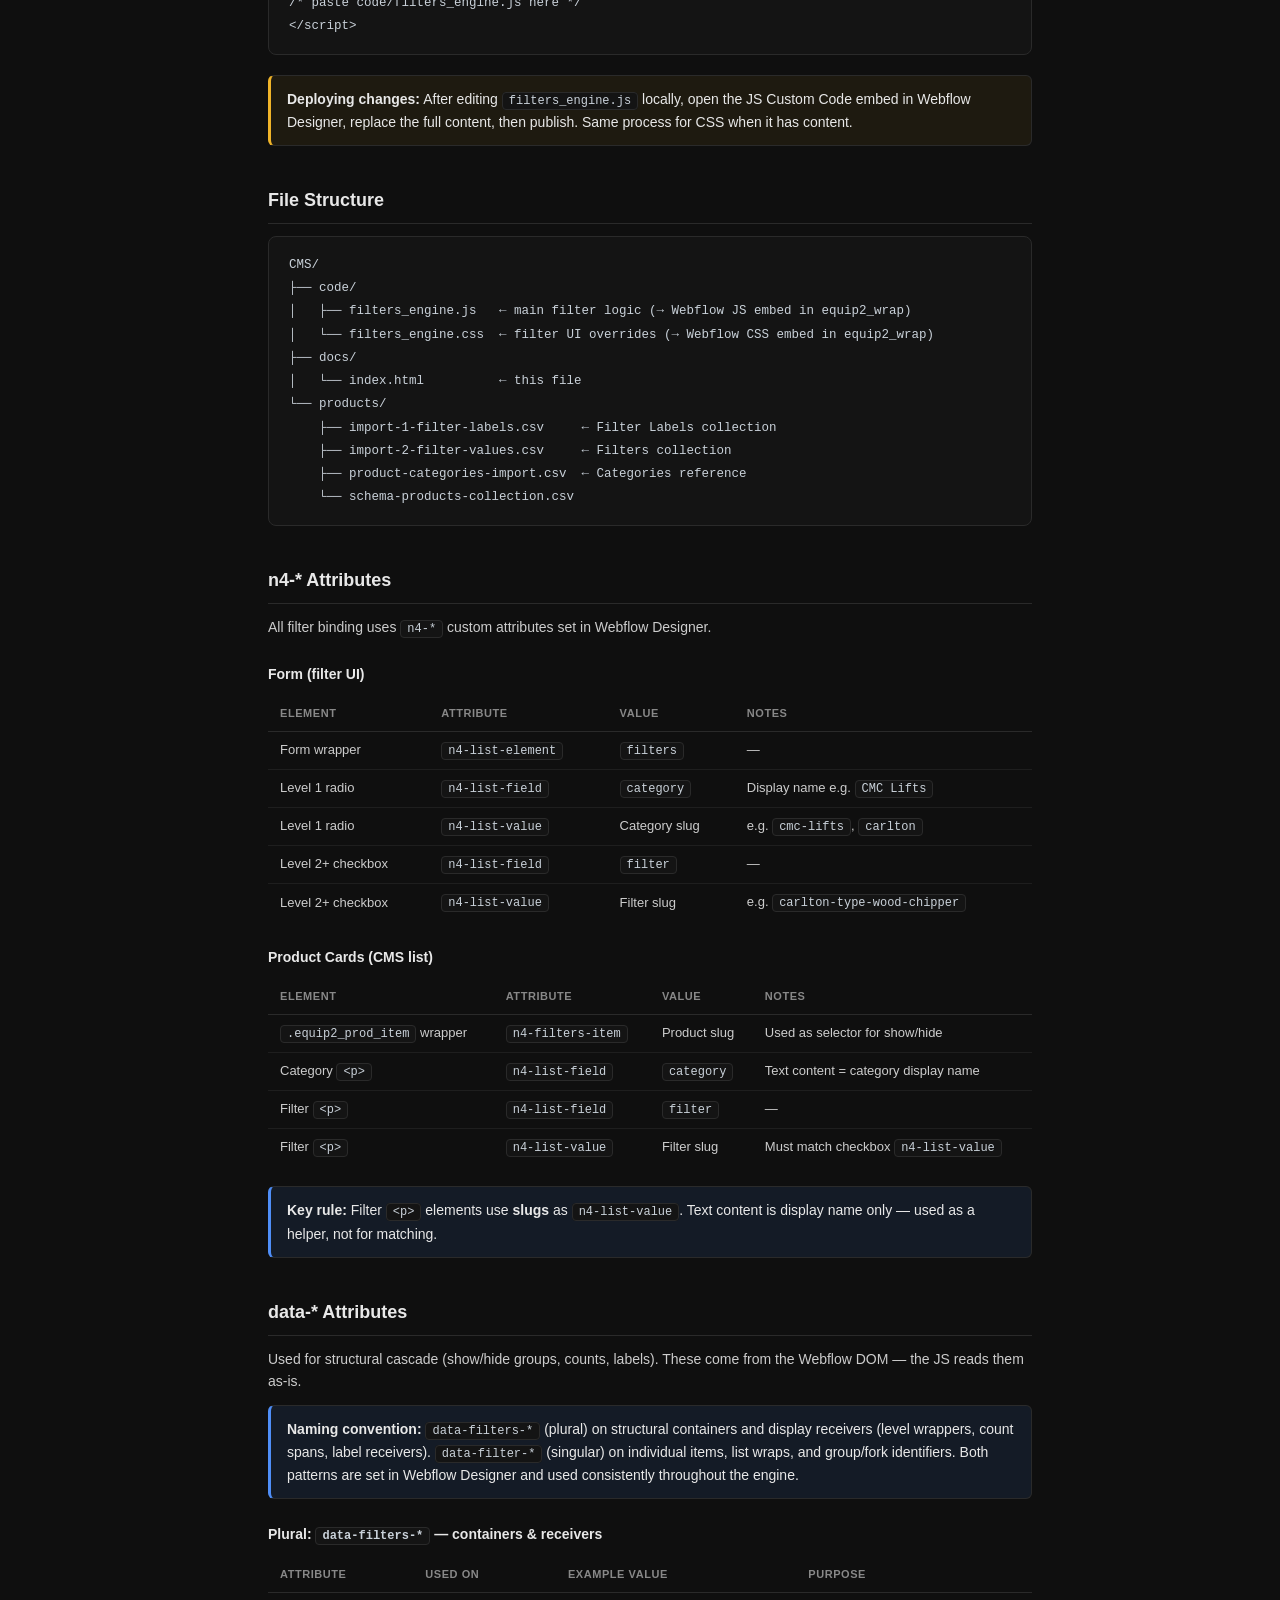
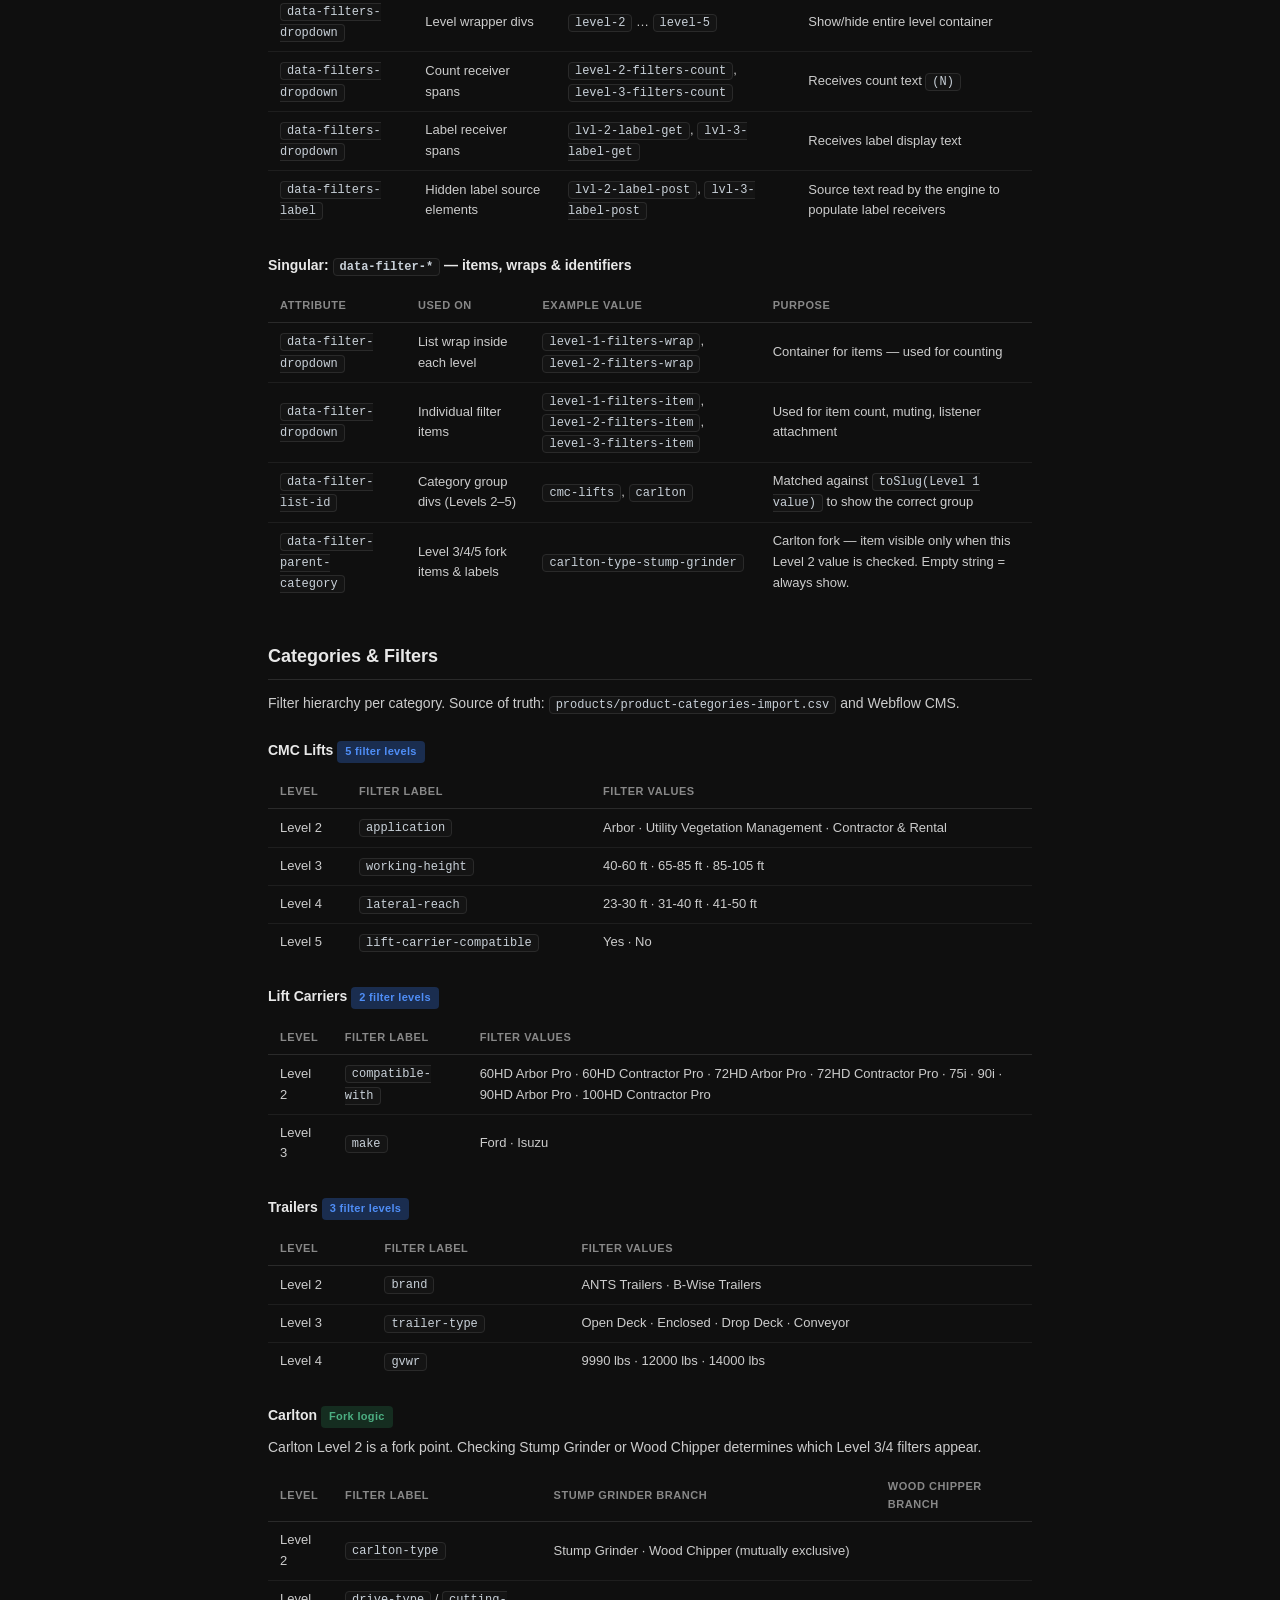
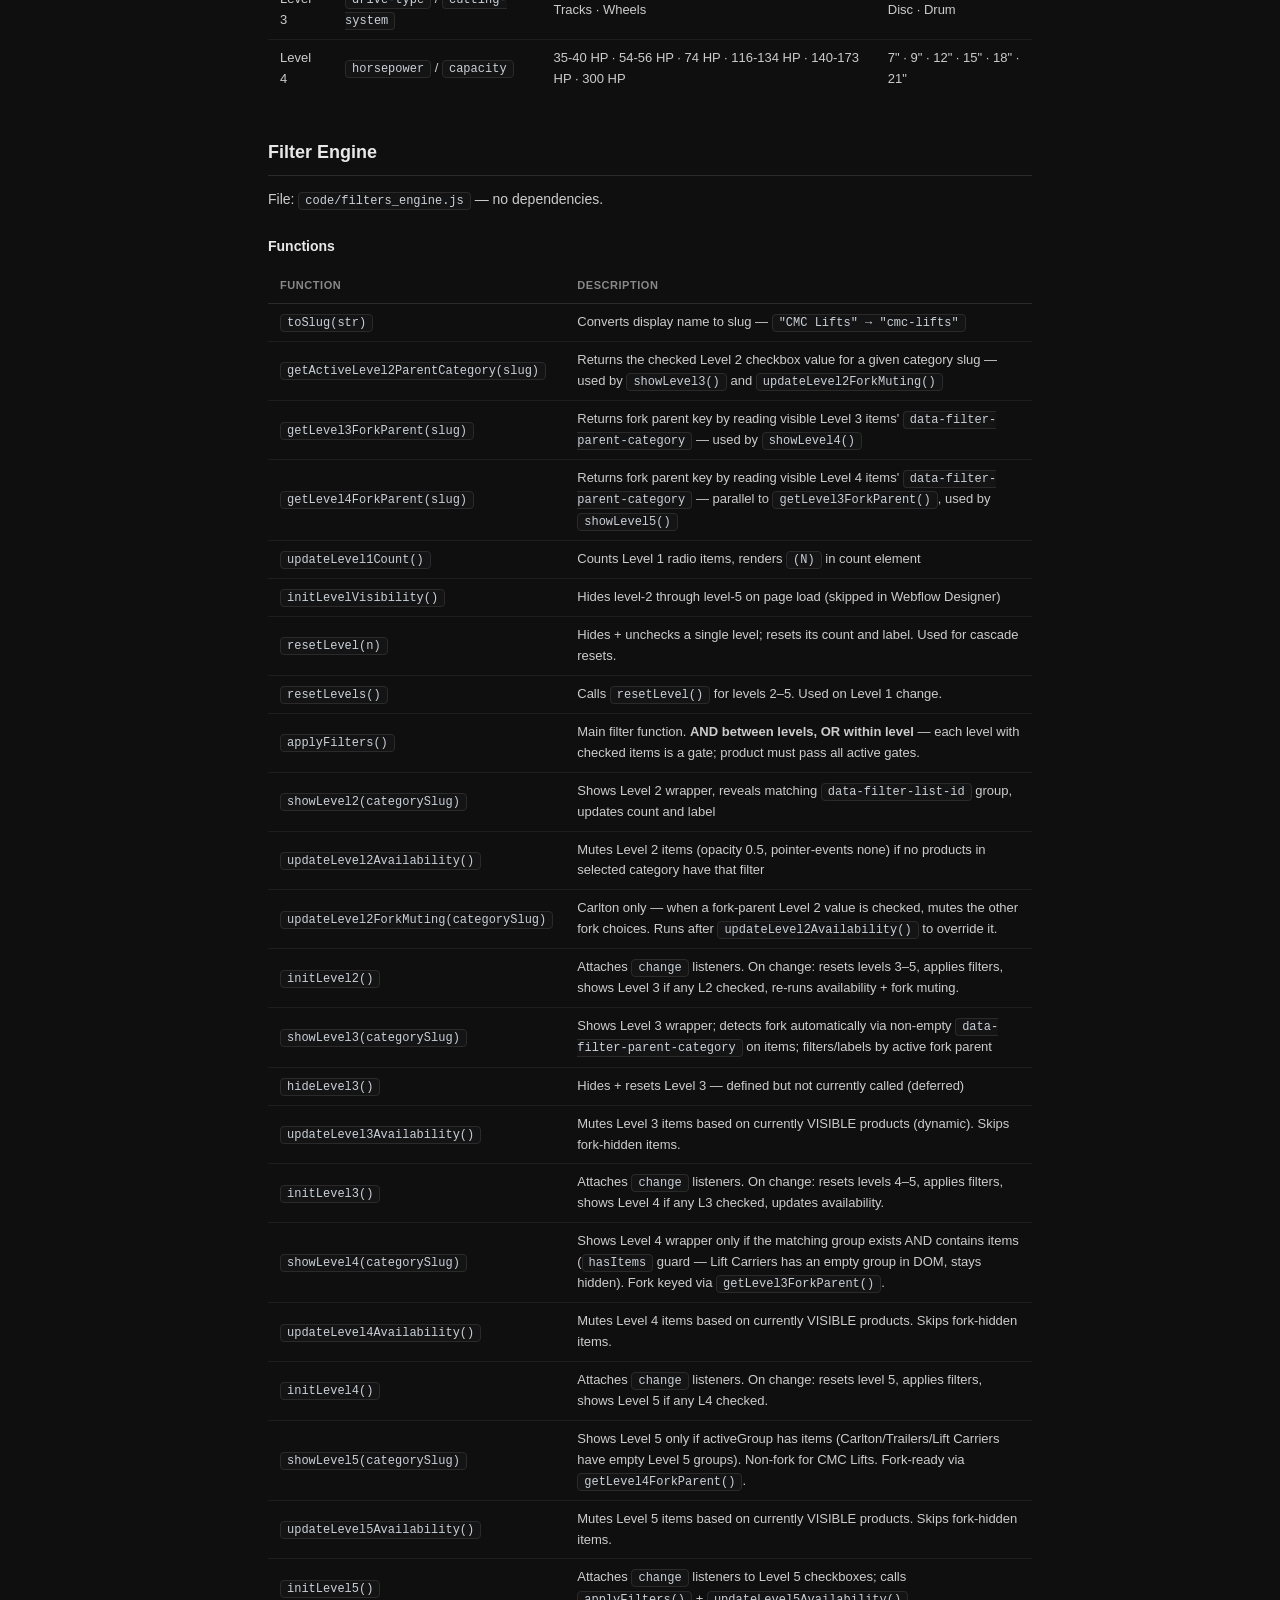
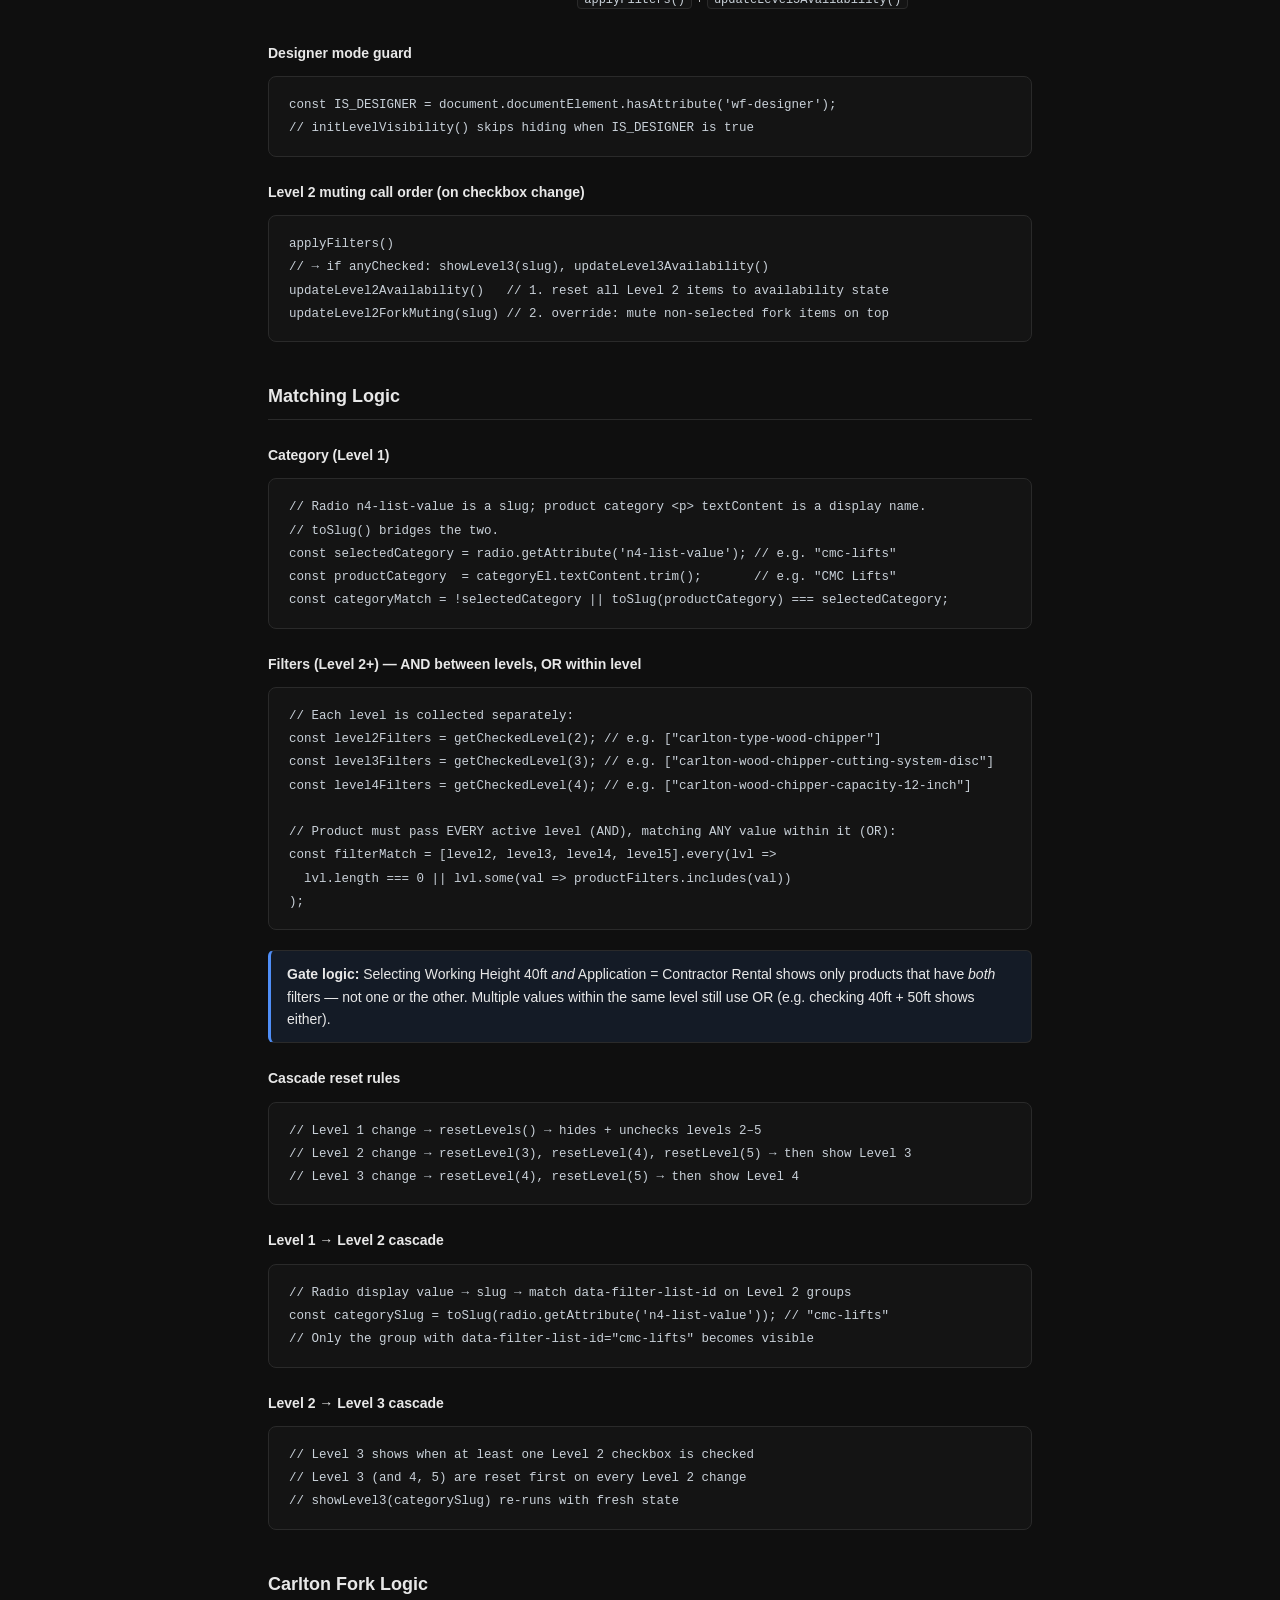
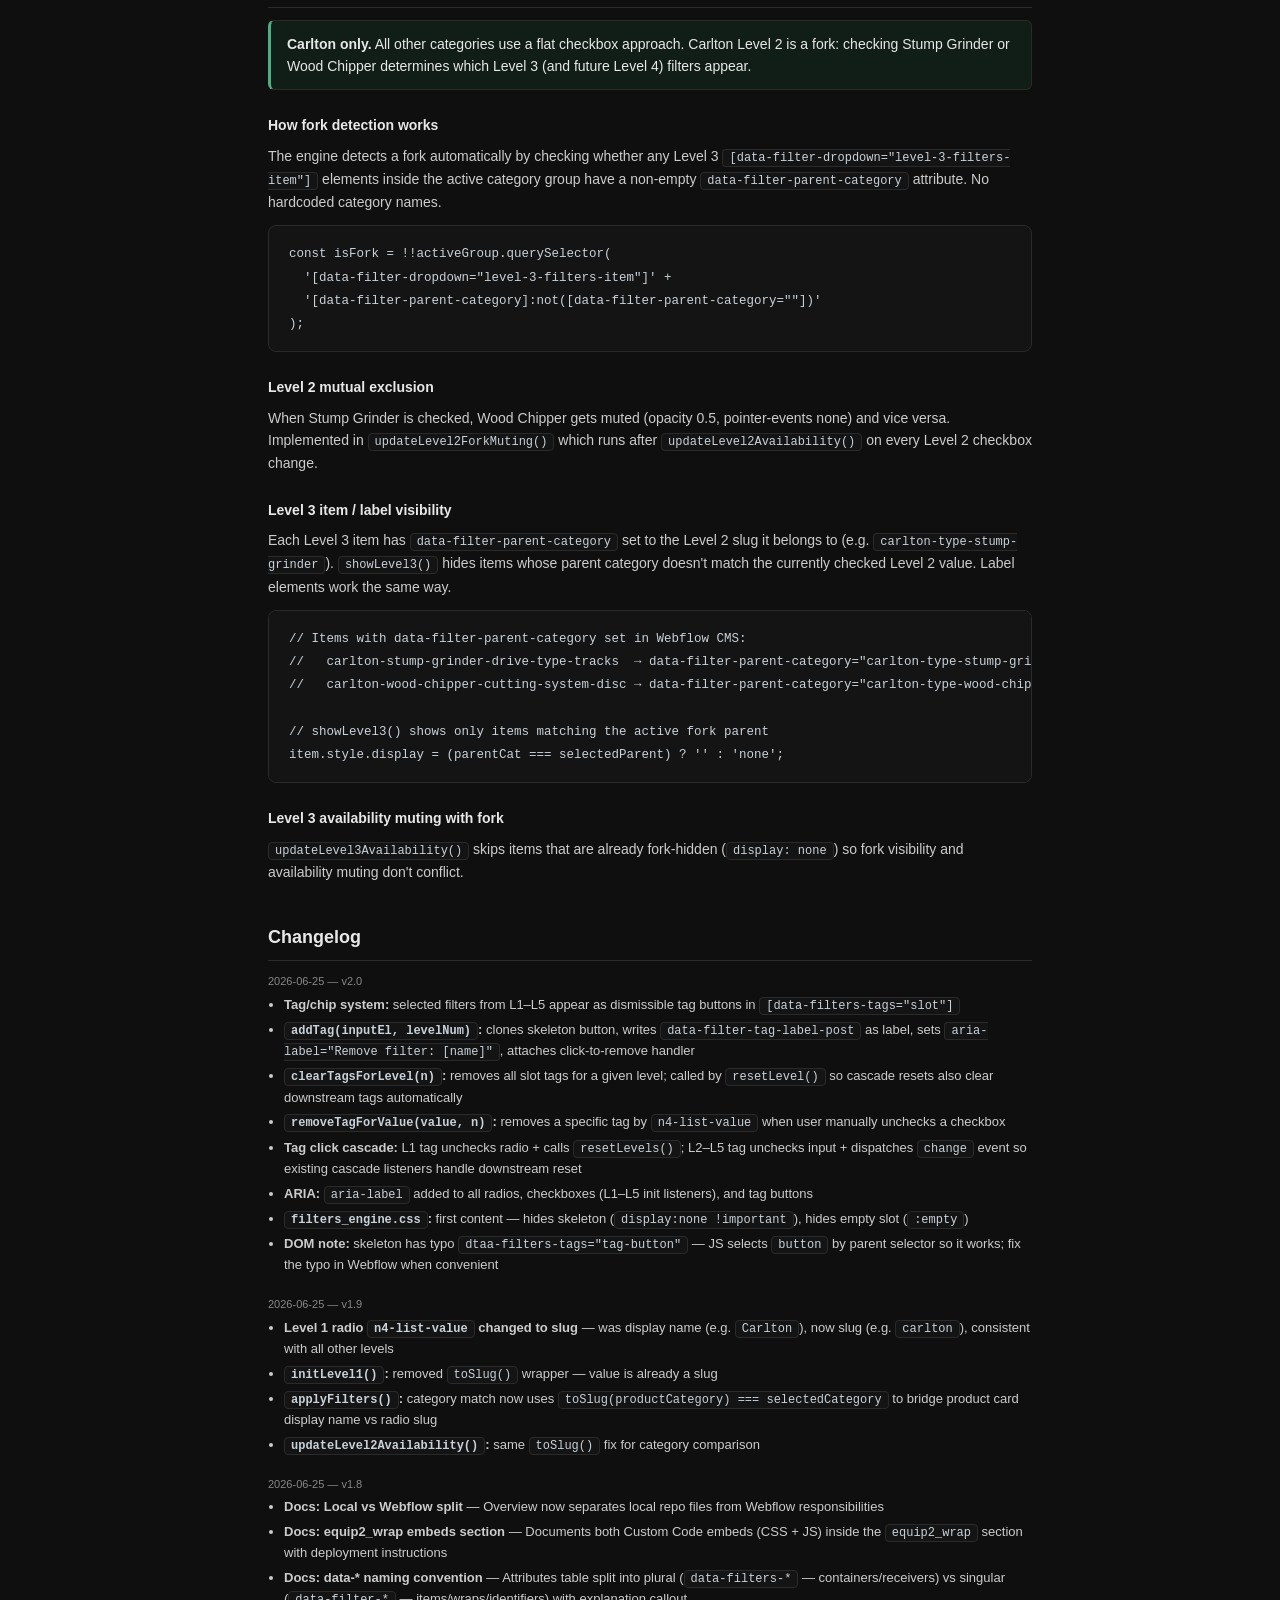
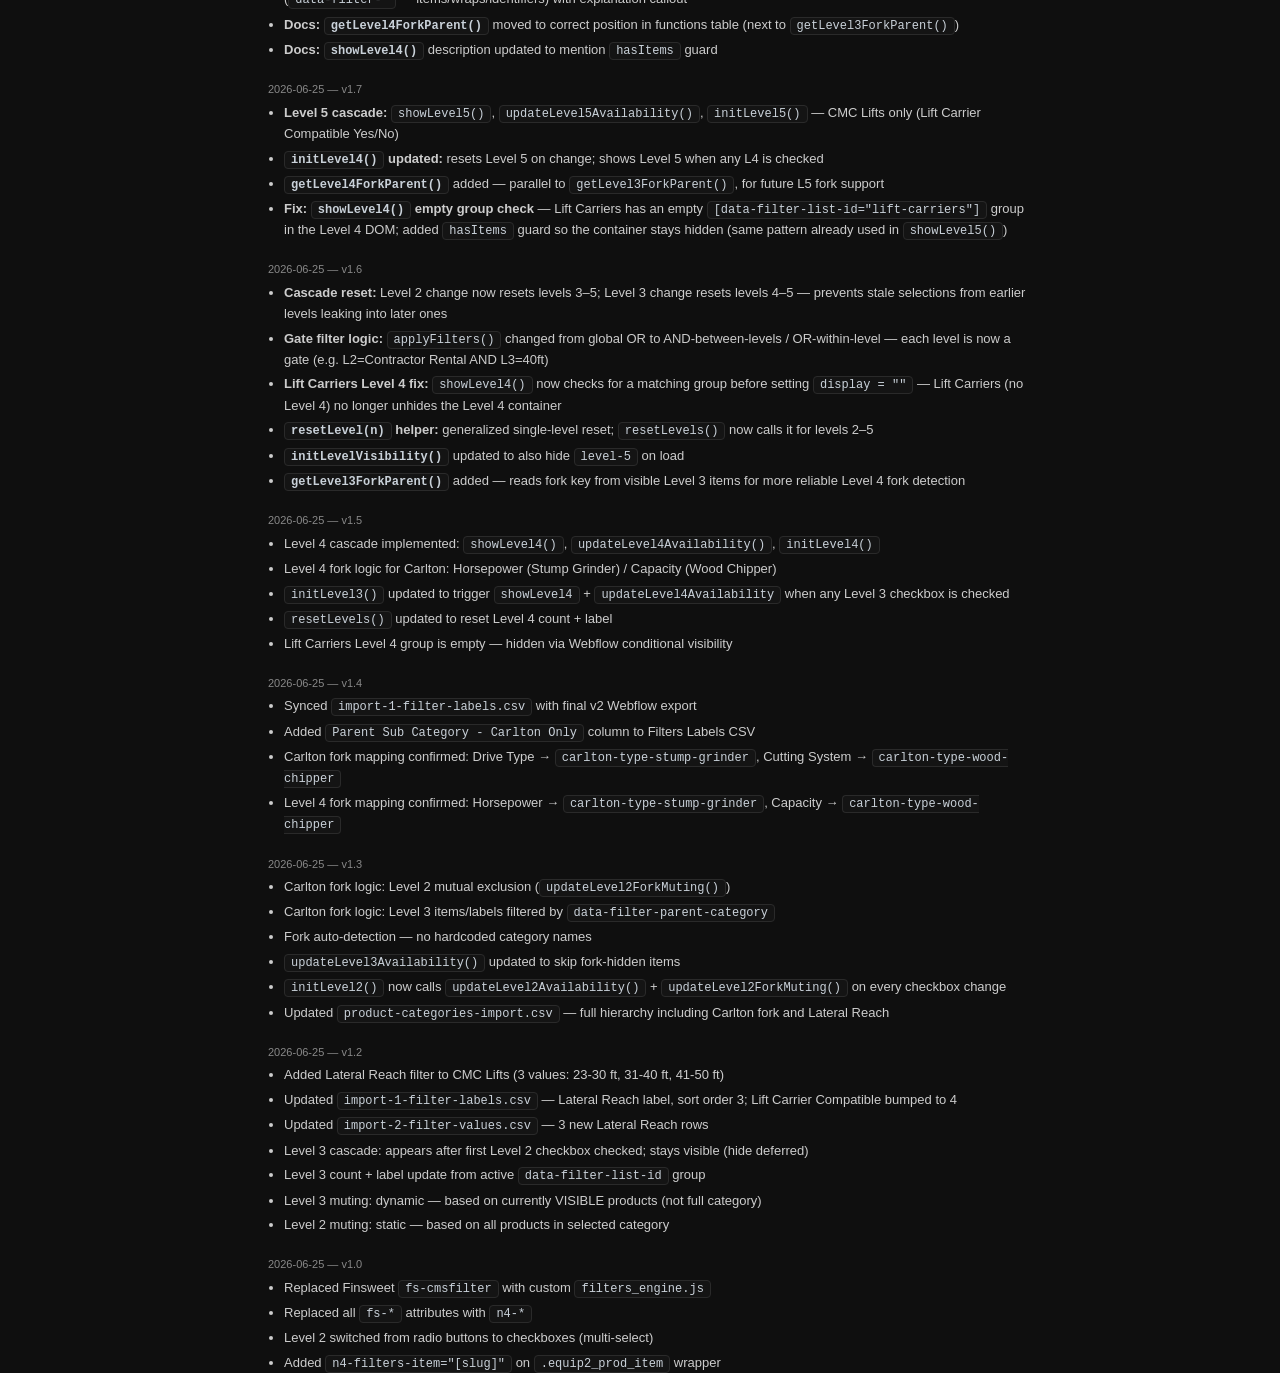
==== commit 2680ee6e: "feat: v2.0 — tag/chip system, IS_DESIGNER fix, filters_engine.css" ====
--- a/docs/index.html
+++ b/docs/index.html
@@ -3,7 +3,7 @@
 <head>
   <meta charset="UTF-8" />
   <meta name="viewport" content="width=device-width, initial-scale=1.0" />
-  <title>CMC Filters Engine — Docs</title>
+  <title>CMC Filters Engine v2.0 — Docs</title>
   <style>
     :root {
       --bg: #0f0f0f;
@@ -144,6 +144,8 @@
     <h3>Getting Started</h3>
     <ul>
       <li><a href="#overview" class="active">Overview</a></li>
+      <li><a href="#local-vs-webflow">Local vs Webflow</a></li>
+      <li><a href="#equip2-embed">equip2_wrap Embeds</a></li>
       <li><a href="#structure">File Structure</a></li>
     </ul>
     <div class="section-gap">
@@ -168,21 +170,70 @@
   <main>
 
     <section id="overview">
-      <h1>CMC Filters Engine <span class="version-tag">v1.7</span></h1>
+      <h1>CMC Filters Engine <span class="version-tag">v2.0</span></h1>
       <p class="subtitle">Custom Webflow CMS filter system — no Finsweet, pure JS with <code>n4-*</code> attributes.</p>
       <p>
         Replaces Finsweet's <code>fs-cmsfilter</code> with a hand-written engine tuned for CMC's
         multi-level filter hierarchy. Supports up to 5 visible levels with cascading show/hide,
         availability muting, and Carlton's fork logic (conditional Level 3/4 based on Level 2 choice).
         Each level acts as a gate — AND between levels, OR within a level.
-        All logic lives in <code>code/filters_engine.js</code>.
       </p>
+
+      <h2 id="local-vs-webflow">Local vs Webflow</h2>
+      <p>The system is split across two places — local files you edit here, and Webflow where they are deployed.</p>
+
+      <h3>Local (this repo)</h3>
+      <table>
+        <thead><tr><th>File</th><th>Purpose</th></tr></thead>
+        <tbody>
+          <tr><td><code>code/filters_engine.js</code></td><td>Main filter logic — all JS functions. Paste into Webflow JS embed after editing.</td></tr>
+          <tr><td><code>code/filters_engine.css</code></td><td>Filter UI overrides — currently empty, reserved. Paste into Webflow CSS embed when needed.</td></tr>
+          <tr><td><code>docs/index.html</code></td><td>This documentation file.</td></tr>
+          <tr><td><code>products/import-1-filter-labels.csv</code></td><td>Filter Labels CMS collection import.</td></tr>
+          <tr><td><code>products/import-2-filter-values.csv</code></td><td>Filters CMS collection import.</td></tr>
+          <tr><td><code>products/product-categories-import.csv</code></td><td>Categories reference.</td></tr>
+          <tr><td><code>products/schema-products-collection.csv</code></td><td>Products schema reference.</td></tr>
+        </tbody>
+      </table>
+
+      <h3>Webflow</h3>
+      <table>
+        <thead><tr><th>Location</th><th>What lives there</th></tr></thead>
+        <tbody>
+          <tr><td>CMS Collections</td><td>Filter Labels, Filters, Products — source of truth for all filter values and slugs.</td></tr>
+          <tr><td>Designer — filter form</td><td><code>n4-*</code> and <code>data-*</code> attributes on inputs, items, and wrappers.</td></tr>
+          <tr><td>Designer — product list</td><td><code>n4-filters-item</code>, <code>n4-list-field</code>, <code>n4-list-value</code> on product cards.</td></tr>
+          <tr><td><code>equip2_wrap</code> section — Custom Code embeds</td><td>Two embeds: <code>filters_engine.css</code> (CSS, empty) + <code>filters_engine.js</code> (JS engine).</td></tr>
+        </tbody>
+      </table>
+
+      <h2 id="equip2-embed">equip2_wrap — Code Embeds</h2>
+      <p>
+        Both files are deployed as <strong>Custom Code embed</strong> elements inside the
+        <code>equip2_wrap</code> Webflow section. Order matters: CSS embed first, JS embed second.
+      </p>
+
+      <h3>Filters Engine CSS</h3>
+      <p>Custom Code embed — wraps contents of <code>code/filters_engine.css</code>. Currently empty, reserved for filter UI overrides (e.g. muted state styles, active state overrides).</p>
+      <pre><code>&lt;style&gt;
+/* paste code/filters_engine.css here */
+&lt;/style&gt;</code></pre>
+
+      <h3>Filters Engine JS</h3>
+      <p>Custom Code embed — wraps contents of <code>code/filters_engine.js</code>. Runs on page load; no <code>DOMContentLoaded</code> wrapper needed (Webflow embeds execute after DOM is ready).</p>
+      <pre><code>&lt;script&gt;
+/* paste code/filters_engine.js here */
+&lt;/script&gt;</code></pre>
+
+      <div class="callout warn">
+        <strong>Deploying changes:</strong> After editing <code>filters_engine.js</code> locally, open the JS Custom Code embed in Webflow Designer, replace the full content, then publish. Same process for CSS when it has content.
+      </div>
 
       <h2 id="structure">File Structure</h2>
       <pre><code>CMS/
 ├── code/
-│   ├── filters_engine.js   ← main filter logic
-│   └── filters_engine.css  ← (reserved, empty)
+│   ├── filters_engine.js   ← main filter logic (→ Webflow JS embed in equip2_wrap)
+│   └── filters_engine.css  ← filter UI overrides (→ Webflow CSS embed in equip2_wrap)
 ├── docs/
 │   └── index.html          ← this file
 └── products/
@@ -202,7 +253,7 @@
         <tbody>
           <tr><td>Form wrapper</td><td><code>n4-list-element</code></td><td><code>filters</code></td><td>—</td></tr>
           <tr><td>Level 1 radio</td><td><code>n4-list-field</code></td><td><code>category</code></td><td>Display name e.g. <code>CMC Lifts</code></td></tr>
-          <tr><td>Level 1 radio</td><td><code>n4-list-value</code></td><td>Category display name</td><td>e.g. <code>Carlton</code></td></tr>
+          <tr><td>Level 1 radio</td><td><code>n4-list-value</code></td><td>Category slug</td><td>e.g. <code>cmc-lifts</code>, <code>carlton</code></td></tr>
           <tr><td>Level 2+ checkbox</td><td><code>n4-list-field</code></td><td><code>filter</code></td><td>—</td></tr>
           <tr><td>Level 2+ checkbox</td><td><code>n4-list-value</code></td><td>Filter slug</td><td>e.g. <code>carlton-type-wood-chipper</code></td></tr>
         </tbody>
@@ -227,16 +278,33 @@
 
     <section id="data-attributes">
       <h2>data-* Attributes</h2>
-      <p>Used for structural cascade (show/hide groups, counts, labels).</p>
+      <p>Used for structural cascade (show/hide groups, counts, labels). These come from the Webflow DOM — the JS reads them as-is.</p>
+
+      <div class="callout">
+        <strong>Naming convention:</strong> <code>data-filters-*</code> (plural) on structural containers and display receivers (level wrappers, count spans, label receivers).
+        <code>data-filter-*</code> (singular) on individual items, list wraps, and group/fork identifiers.
+        Both patterns are set in Webflow Designer and used consistently throughout the engine.
+      </div>
+
+      <h3>Plural: <code>data-filters-*</code> — containers &amp; receivers</h3>
       <table>
         <thead><tr><th>Attribute</th><th>Used on</th><th>Example value</th><th>Purpose</th></tr></thead>
         <tbody>
-          <tr><td><code>data-filters-dropdown</code></td><td>Level wrappers</td><td><code>level-2</code> … <code>level-5</code></td><td>Show/hide entire level</td></tr>
-          <tr><td><code>data-filter-dropdown</code></td><td>Level 1 wrap / item</td><td><code>level-1-filters-wrap</code>, <code>level-1-filters-item</code></td><td>Count items, attach listeners</td></tr>
-          <tr><td><code>data-filters-dropdown</code></td><td>Count / label elements</td><td><code>level-2-filters-count</code>, <code>lvl-2-label-get</code></td><td>Receives count <code>(N)</code> or label text</td></tr>
-          <tr><td><code>data-filters-label</code></td><td>Hidden label source</td><td><code>lvl-2-label-post</code>, <code>lvl-3-label-post</code></td><td>Source text for label display name</td></tr>
-          <tr><td><code>data-filter-list-id</code></td><td>Level 2 / 3 filter group</td><td><code>cmc-lifts</code>, <code>carlton</code></td><td>Matched against <code>toSlug(Level 1 value)</code></td></tr>
-          <tr><td><code>data-filter-parent-category</code></td><td>Level 3 items &amp; labels</td><td><code>carlton-type-stump-grinder</code></td><td>Carlton fork — item visible only when this Level 2 value is checked. Empty = always show.</td></tr>
+          <tr><td><code>data-filters-dropdown</code></td><td>Level wrapper divs</td><td><code>level-2</code> … <code>level-5</code></td><td>Show/hide entire level container</td></tr>
+          <tr><td><code>data-filters-dropdown</code></td><td>Count receiver spans</td><td><code>level-2-filters-count</code>, <code>level-3-filters-count</code></td><td>Receives count text <code>(N)</code></td></tr>
+          <tr><td><code>data-filters-dropdown</code></td><td>Label receiver spans</td><td><code>lvl-2-label-get</code>, <code>lvl-3-label-get</code></td><td>Receives label display text</td></tr>
+          <tr><td><code>data-filters-label</code></td><td>Hidden label source elements</td><td><code>lvl-2-label-post</code>, <code>lvl-3-label-post</code></td><td>Source text read by the engine to populate label receivers</td></tr>
+        </tbody>
+      </table>
+
+      <h3>Singular: <code>data-filter-*</code> — items, wraps &amp; identifiers</h3>
+      <table>
+        <thead><tr><th>Attribute</th><th>Used on</th><th>Example value</th><th>Purpose</th></tr></thead>
+        <tbody>
+          <tr><td><code>data-filter-dropdown</code></td><td>List wrap inside each level</td><td><code>level-1-filters-wrap</code>, <code>level-2-filters-wrap</code></td><td>Container for items — used for counting</td></tr>
+          <tr><td><code>data-filter-dropdown</code></td><td>Individual filter items</td><td><code>level-1-filters-item</code>, <code>level-2-filters-item</code>, <code>level-3-filters-item</code></td><td>Used for item count, muting, listener attachment</td></tr>
+          <tr><td><code>data-filter-list-id</code></td><td>Category group divs (Levels 2–5)</td><td><code>cmc-lifts</code>, <code>carlton</code></td><td>Matched against <code>toSlug(Level 1 value)</code> to show the correct group</td></tr>
+          <tr><td><code>data-filter-parent-category</code></td><td>Level 3/4/5 fork items &amp; labels</td><td><code>carlton-type-stump-grinder</code></td><td>Carlton fork — item visible only when this Level 2 value is checked. Empty string = always show.</td></tr>
         </tbody>
       </table>
     </section>
@@ -298,6 +366,7 @@
           <tr><td><code>toSlug(str)</code></td><td>Converts display name to slug — <code>"CMC Lifts" → "cmc-lifts"</code></td></tr>
           <tr><td><code>getActiveLevel2ParentCategory(slug)</code></td><td>Returns the checked Level 2 checkbox value for a given category slug — used by <code>showLevel3()</code> and <code>updateLevel2ForkMuting()</code></td></tr>
           <tr><td><code>getLevel3ForkParent(slug)</code></td><td>Returns fork parent key by reading visible Level 3 items' <code>data-filter-parent-category</code> — used by <code>showLevel4()</code></td></tr>
+          <tr><td><code>getLevel4ForkParent(slug)</code></td><td>Returns fork parent key by reading visible Level 4 items' <code>data-filter-parent-category</code> — parallel to <code>getLevel3ForkParent()</code>, used by <code>showLevel5()</code></td></tr>
           <tr><td><code>updateLevel1Count()</code></td><td>Counts Level 1 radio items, renders <code>(N)</code> in count element</td></tr>
           <tr><td><code>initLevelVisibility()</code></td><td>Hides level-2 through level-5 on page load (skipped in Webflow Designer)</td></tr>
           <tr><td><code>resetLevel(n)</code></td><td>Hides + unchecks a single level; resets its count and label. Used for cascade resets.</td></tr>
@@ -311,13 +380,12 @@
           <tr><td><code>hideLevel3()</code></td><td>Hides + resets Level 3 — defined but not currently called (deferred)</td></tr>
           <tr><td><code>updateLevel3Availability()</code></td><td>Mutes Level 3 items based on currently VISIBLE products (dynamic). Skips fork-hidden items.</td></tr>
           <tr><td><code>initLevel3()</code></td><td>Attaches <code>change</code> listeners. On change: resets levels 4–5, applies filters, shows Level 4 if any L3 checked, updates availability.</td></tr>
-          <tr><td><code>showLevel4(categorySlug)</code></td><td>Shows Level 4 wrapper only if a matching <code>data-filter-list-id</code> group exists (Lift Carriers returns early — no Level 4). Fork keyed via <code>getLevel3ForkParent()</code>.</td></tr>
+          <tr><td><code>showLevel4(categorySlug)</code></td><td>Shows Level 4 wrapper only if the matching group exists AND contains items (<code>hasItems</code> guard — Lift Carriers has an empty group in DOM, stays hidden). Fork keyed via <code>getLevel3ForkParent()</code>.</td></tr>
           <tr><td><code>updateLevel4Availability()</code></td><td>Mutes Level 4 items based on currently VISIBLE products. Skips fork-hidden items.</td></tr>
           <tr><td><code>initLevel4()</code></td><td>Attaches <code>change</code> listeners. On change: resets level 5, applies filters, shows Level 5 if any L4 checked.</td></tr>
           <tr><td><code>showLevel5(categorySlug)</code></td><td>Shows Level 5 only if activeGroup has items (Carlton/Trailers/Lift Carriers have empty Level 5 groups). Non-fork for CMC Lifts. Fork-ready via <code>getLevel4ForkParent()</code>.</td></tr>
           <tr><td><code>updateLevel5Availability()</code></td><td>Mutes Level 5 items based on currently VISIBLE products. Skips fork-hidden items.</td></tr>
-          <tr><td><code>initLevel5()</code></td><td>Attaches <code>change</code> listeners to Level 5 checkboxes; calls applyFilters + updateLevel5Availability</td></tr>
-          <tr><td><code>getLevel4ForkParent(slug)</code></td><td>Returns fork parent key from visible Level 4 items — used by <code>showLevel5()</code></td></tr>
+          <tr><td><code>initLevel5()</code></td><td>Attaches <code>change</code> listeners to Level 5 checkboxes; calls <code>applyFilters()</code> + <code>updateLevel5Availability()</code></td></tr>
         </tbody>
       </table>
 
@@ -336,10 +404,11 @@
       <h2>Matching Logic</h2>
 
       <h3>Category (Level 1)</h3>
-      <pre><code>// Radio n4-list-value vs product category &lt;p&gt; textContent
-const selectedCategory = radio.getAttribute('n4-list-value'); // e.g. "Carlton"
-const productCategory  = categoryEl.textContent.trim();       // e.g. "Carlton"
-const categoryMatch = !selectedCategory || productCategory === selectedCategory;</code></pre>
+      <pre><code>// Radio n4-list-value is a slug; product category &lt;p&gt; textContent is a display name.
+// toSlug() bridges the two.
+const selectedCategory = radio.getAttribute('n4-list-value'); // e.g. "cmc-lifts"
+const productCategory  = categoryEl.textContent.trim();       // e.g. "CMC Lifts"
+const categoryMatch = !selectedCategory || toSlug(productCategory) === selectedCategory;</code></pre>
 
       <h3>Filters (Level 2+) — AND between levels, OR within level</h3>
       <pre><code>// Each level is collected separately:
@@ -427,6 +496,41 @@
       <h2>Changelog</h2>
 
       <div class="changelog-entry">
+        <div class="date">2026-06-25 — v2.0</div>
+        <ul>
+          <li><strong>Tag/chip system:</strong> selected filters from L1–L5 appear as dismissible tag buttons in <code>[data-filters-tags="slot"]</code></li>
+          <li><strong><code>addTag(inputEl, levelNum)</code>:</strong> clones skeleton button, writes <code>data-filter-tag-label-post</code> as label, sets <code>aria-label="Remove filter: [name]"</code>, attaches click-to-remove handler</li>
+          <li><strong><code>clearTagsForLevel(n)</code>:</strong> removes all slot tags for a given level; called by <code>resetLevel()</code> so cascade resets also clear downstream tags automatically</li>
+          <li><strong><code>removeTagForValue(value, n)</code>:</strong> removes a specific tag by <code>n4-list-value</code> when user manually unchecks a checkbox</li>
+          <li><strong>Tag click cascade:</strong> L1 tag unchecks radio + calls <code>resetLevels()</code>; L2–L5 tag unchecks input + dispatches <code>change</code> event so existing cascade listeners handle downstream reset</li>
+          <li><strong>ARIA:</strong> <code>aria-label</code> added to all radios, checkboxes (L1–L5 init listeners), and tag buttons</li>
+          <li><strong><code>filters_engine.css</code>:</strong> first content — hides skeleton (<code>display:none !important</code>), hides empty slot (<code>:empty</code>)</li>
+          <li><strong>DOM note:</strong> skeleton has typo <code>dtaa-filters-tags="tag-button"</code> — JS selects <code>button</code> by parent selector so it works; fix the typo in Webflow when convenient</li>
+        </ul>
+      </div>
+
+      <div class="changelog-entry">
+        <div class="date">2026-06-25 — v1.9</div>
+        <ul>
+          <li><strong>Level 1 radio <code>n4-list-value</code> changed to slug</strong> — was display name (e.g. <code>Carlton</code>), now slug (e.g. <code>carlton</code>), consistent with all other levels</li>
+          <li><strong><code>initLevel1()</code>:</strong> removed <code>toSlug()</code> wrapper — value is already a slug</li>
+          <li><strong><code>applyFilters()</code>:</strong> category match now uses <code>toSlug(productCategory) === selectedCategory</code> to bridge product card display name vs radio slug</li>
+          <li><strong><code>updateLevel2Availability()</code>:</strong> same <code>toSlug()</code> fix for category comparison</li>
+        </ul>
+      </div>
+
+      <div class="changelog-entry">
+        <div class="date">2026-06-25 — v1.8</div>
+        <ul>
+          <li><strong>Docs: Local vs Webflow split</strong> — Overview now separates local repo files from Webflow responsibilities</li>
+          <li><strong>Docs: equip2_wrap embeds section</strong> — Documents both Custom Code embeds (CSS + JS) inside the <code>equip2_wrap</code> section with deployment instructions</li>
+          <li><strong>Docs: data-* naming convention</strong> — Attributes table split into plural (<code>data-filters-*</code> — containers/receivers) vs singular (<code>data-filter-*</code> — items/wraps/identifiers) with explanation callout</li>
+          <li><strong>Docs: <code>getLevel4ForkParent()</code></strong> moved to correct position in functions table (next to <code>getLevel3ForkParent()</code>)</li>
+          <li><strong>Docs: <code>showLevel4()</code></strong> description updated to mention <code>hasItems</code> guard</li>
+        </ul>
+      </div>
+
+      <div class="changelog-entry">
         <div class="date">2026-06-25 — v1.7</div>
         <ul>
           <li><strong>Level 5 cascade:</strong> <code>showLevel5()</code>, <code>updateLevel5Availability()</code>, <code>initLevel5()</code> — CMC Lifts only (Lift Carrier Compatible Yes/No)</li>
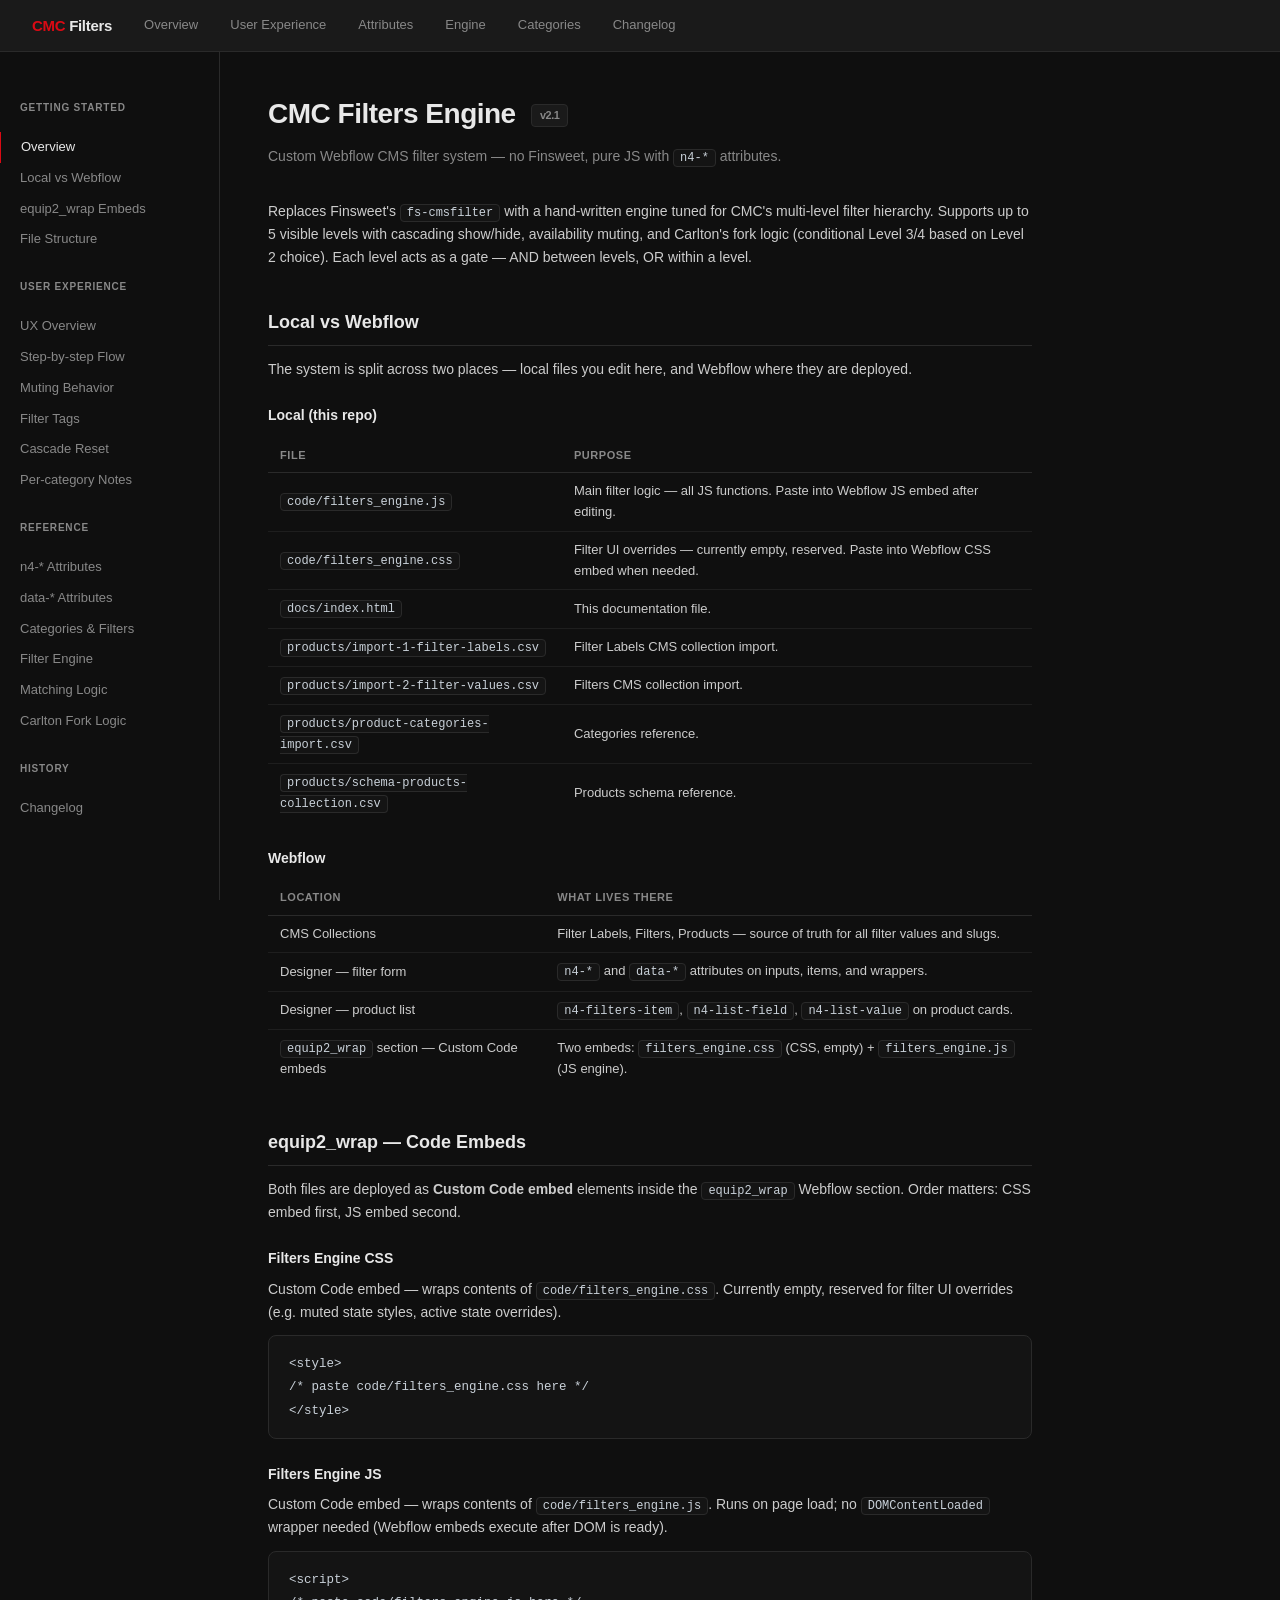
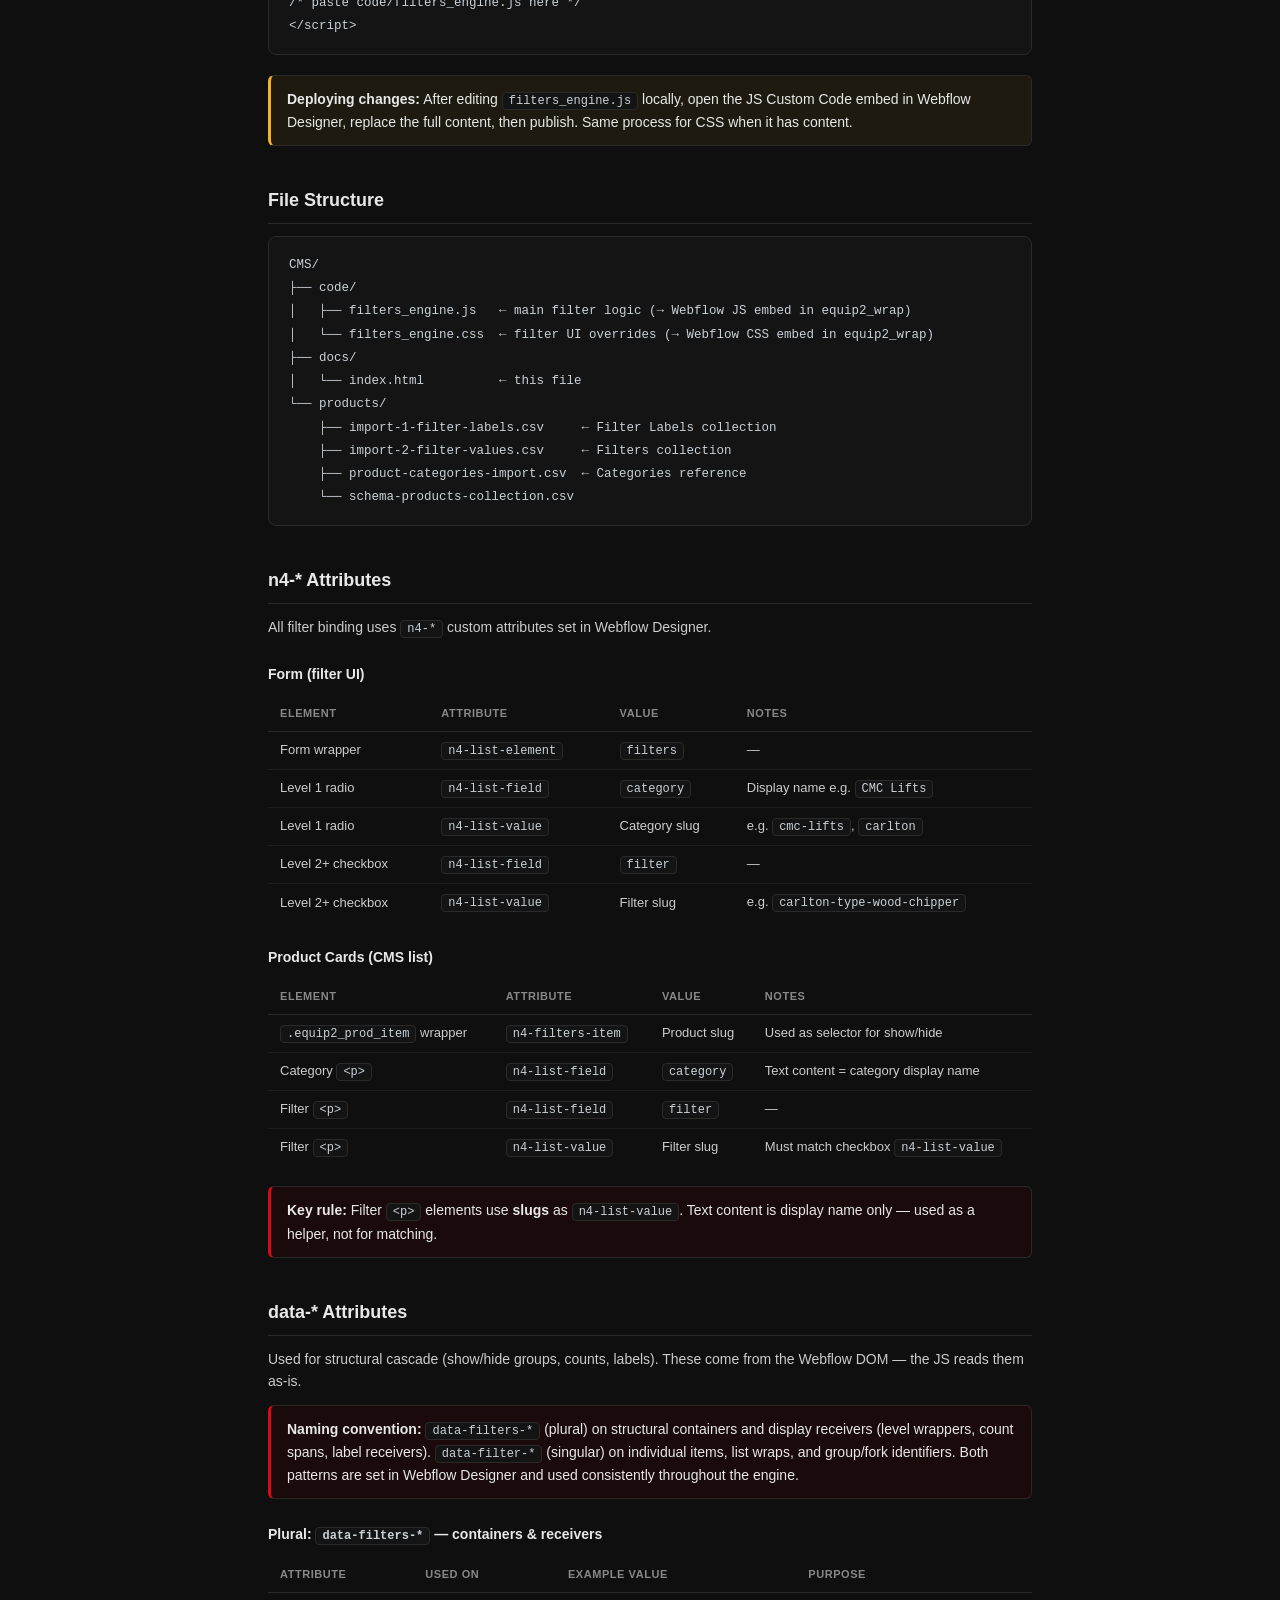
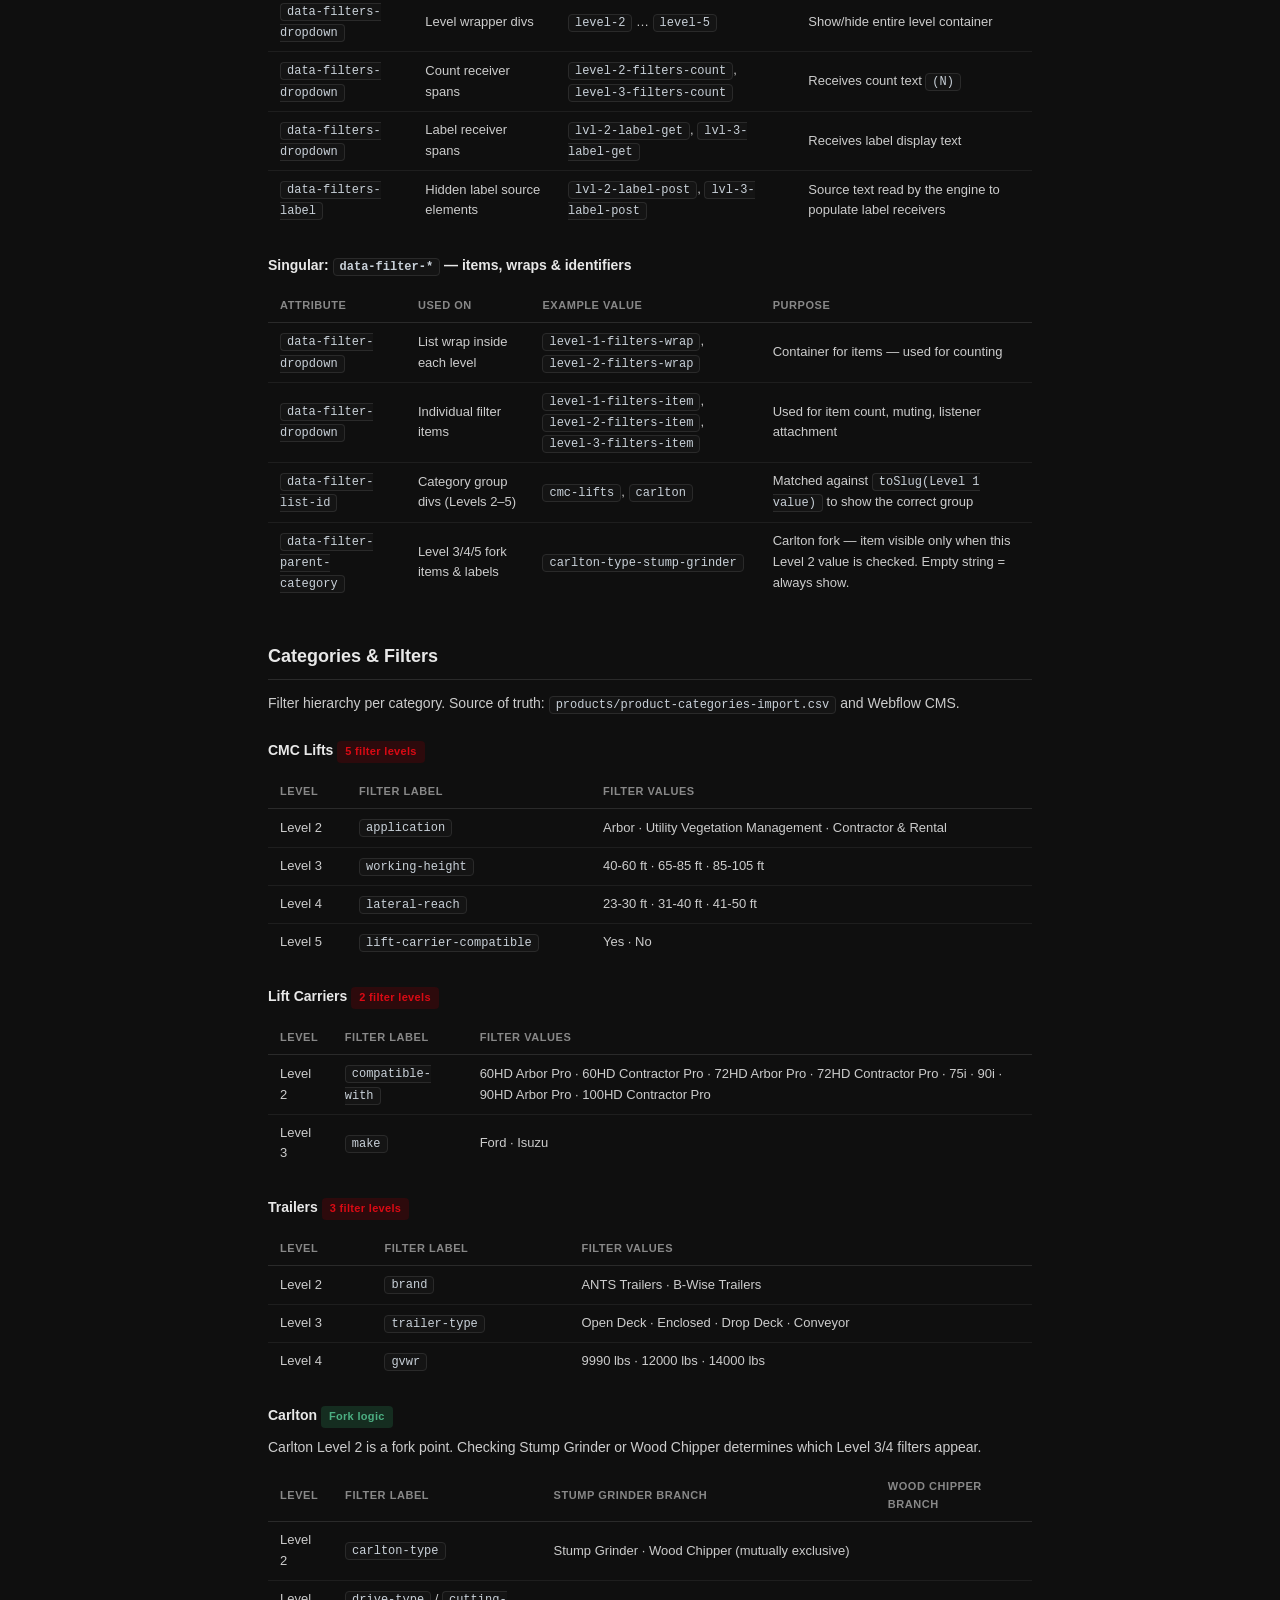
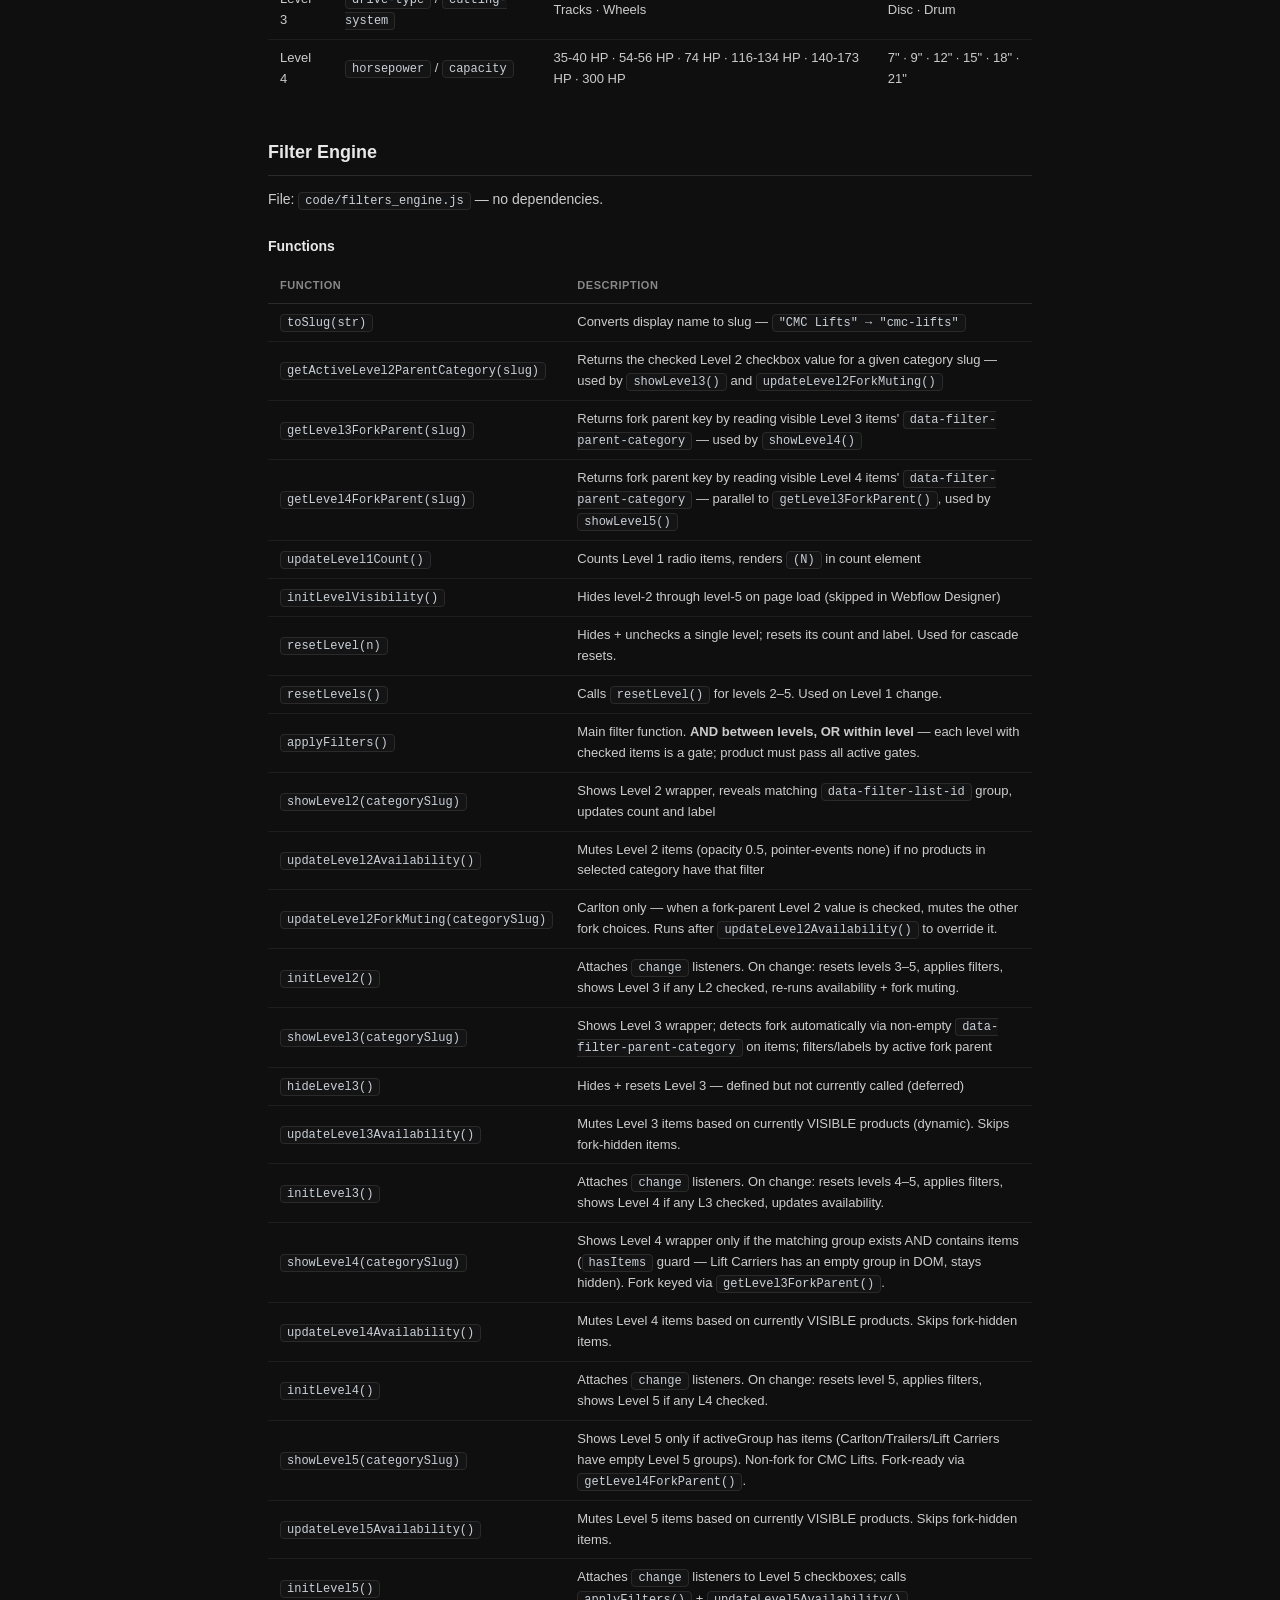
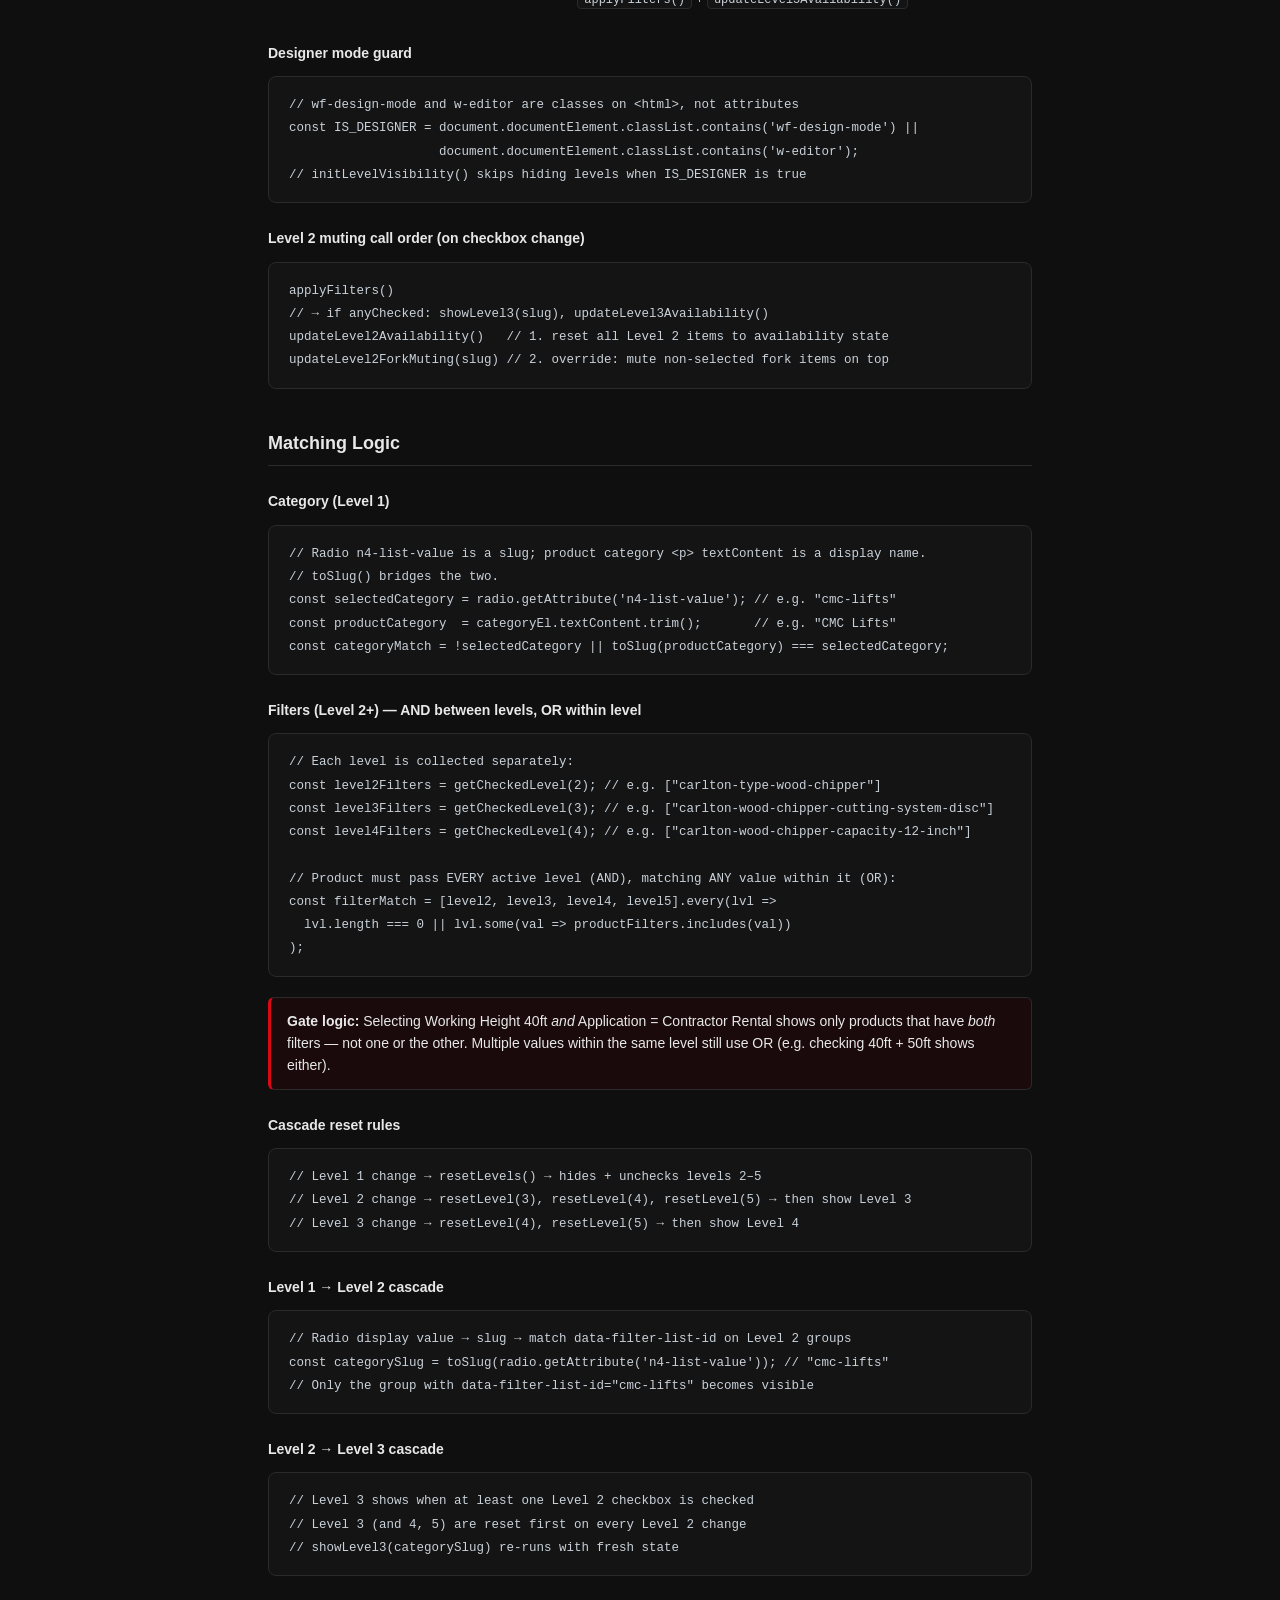
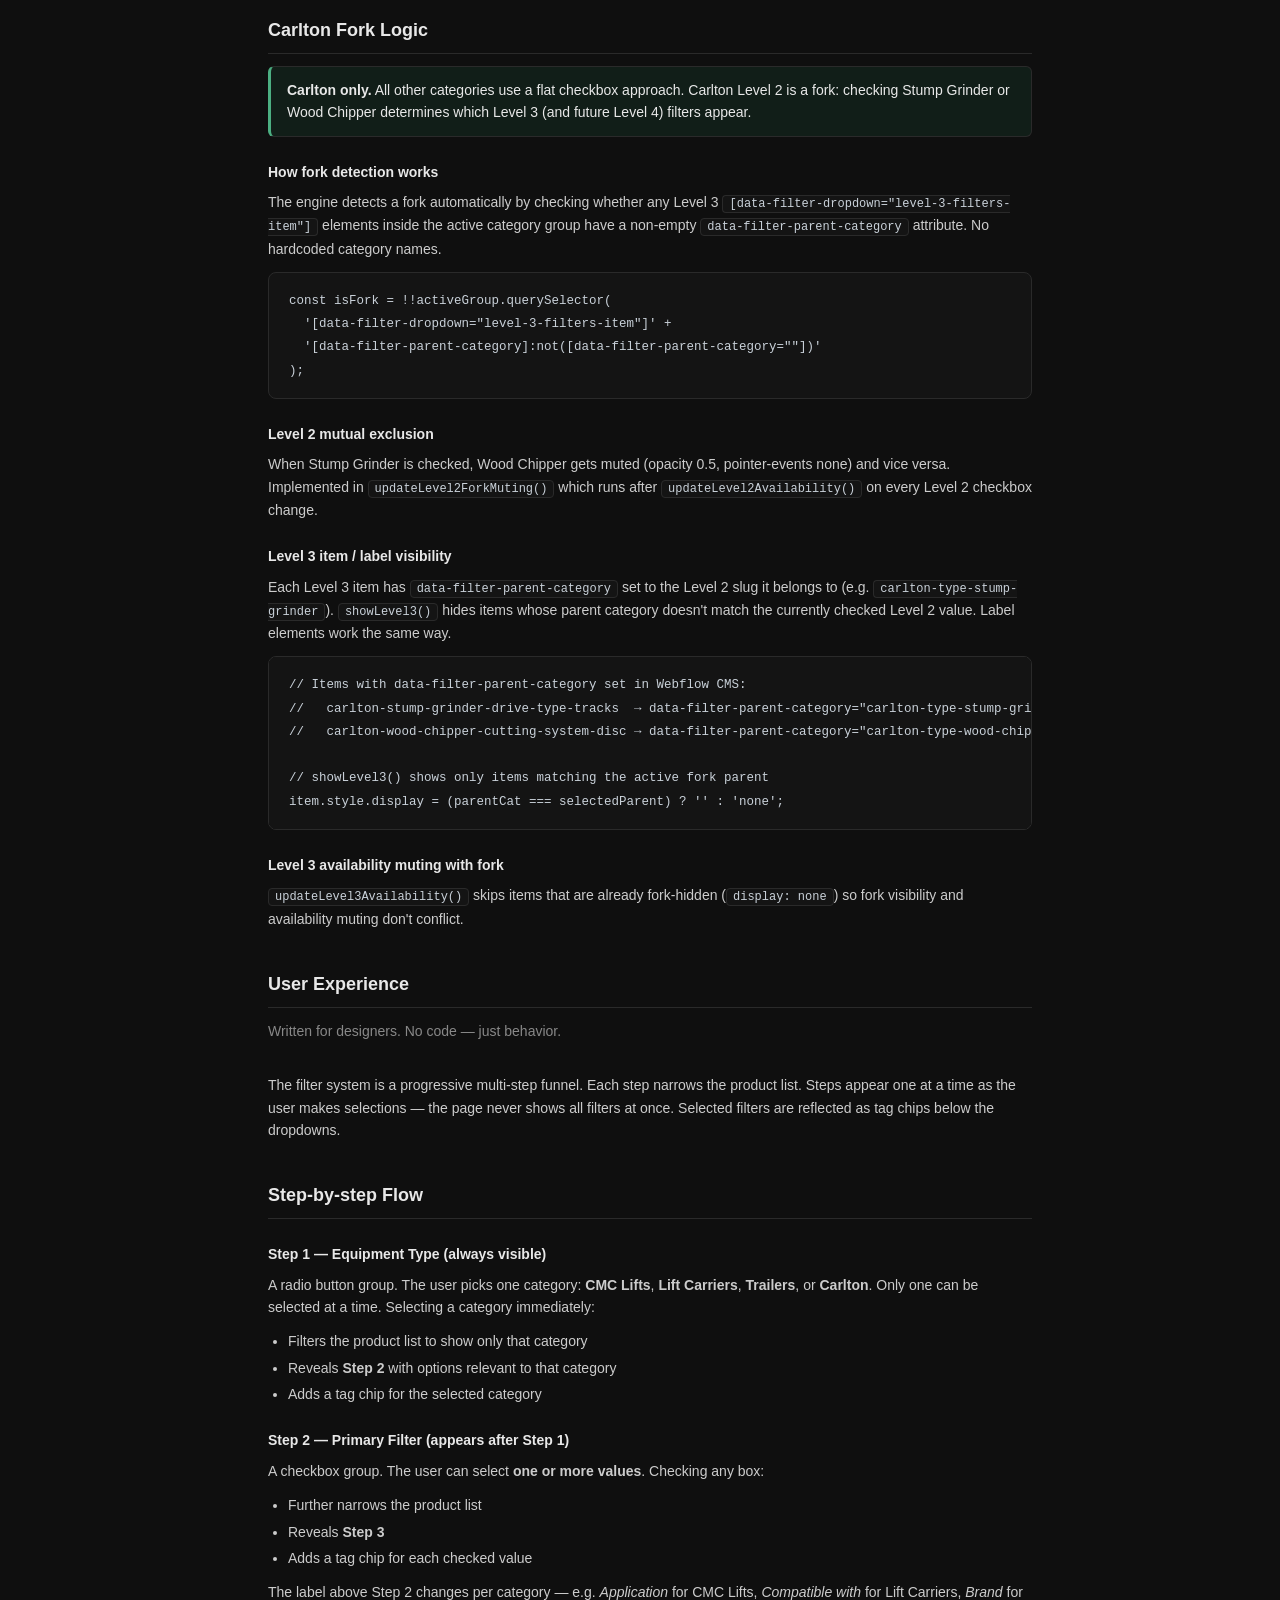
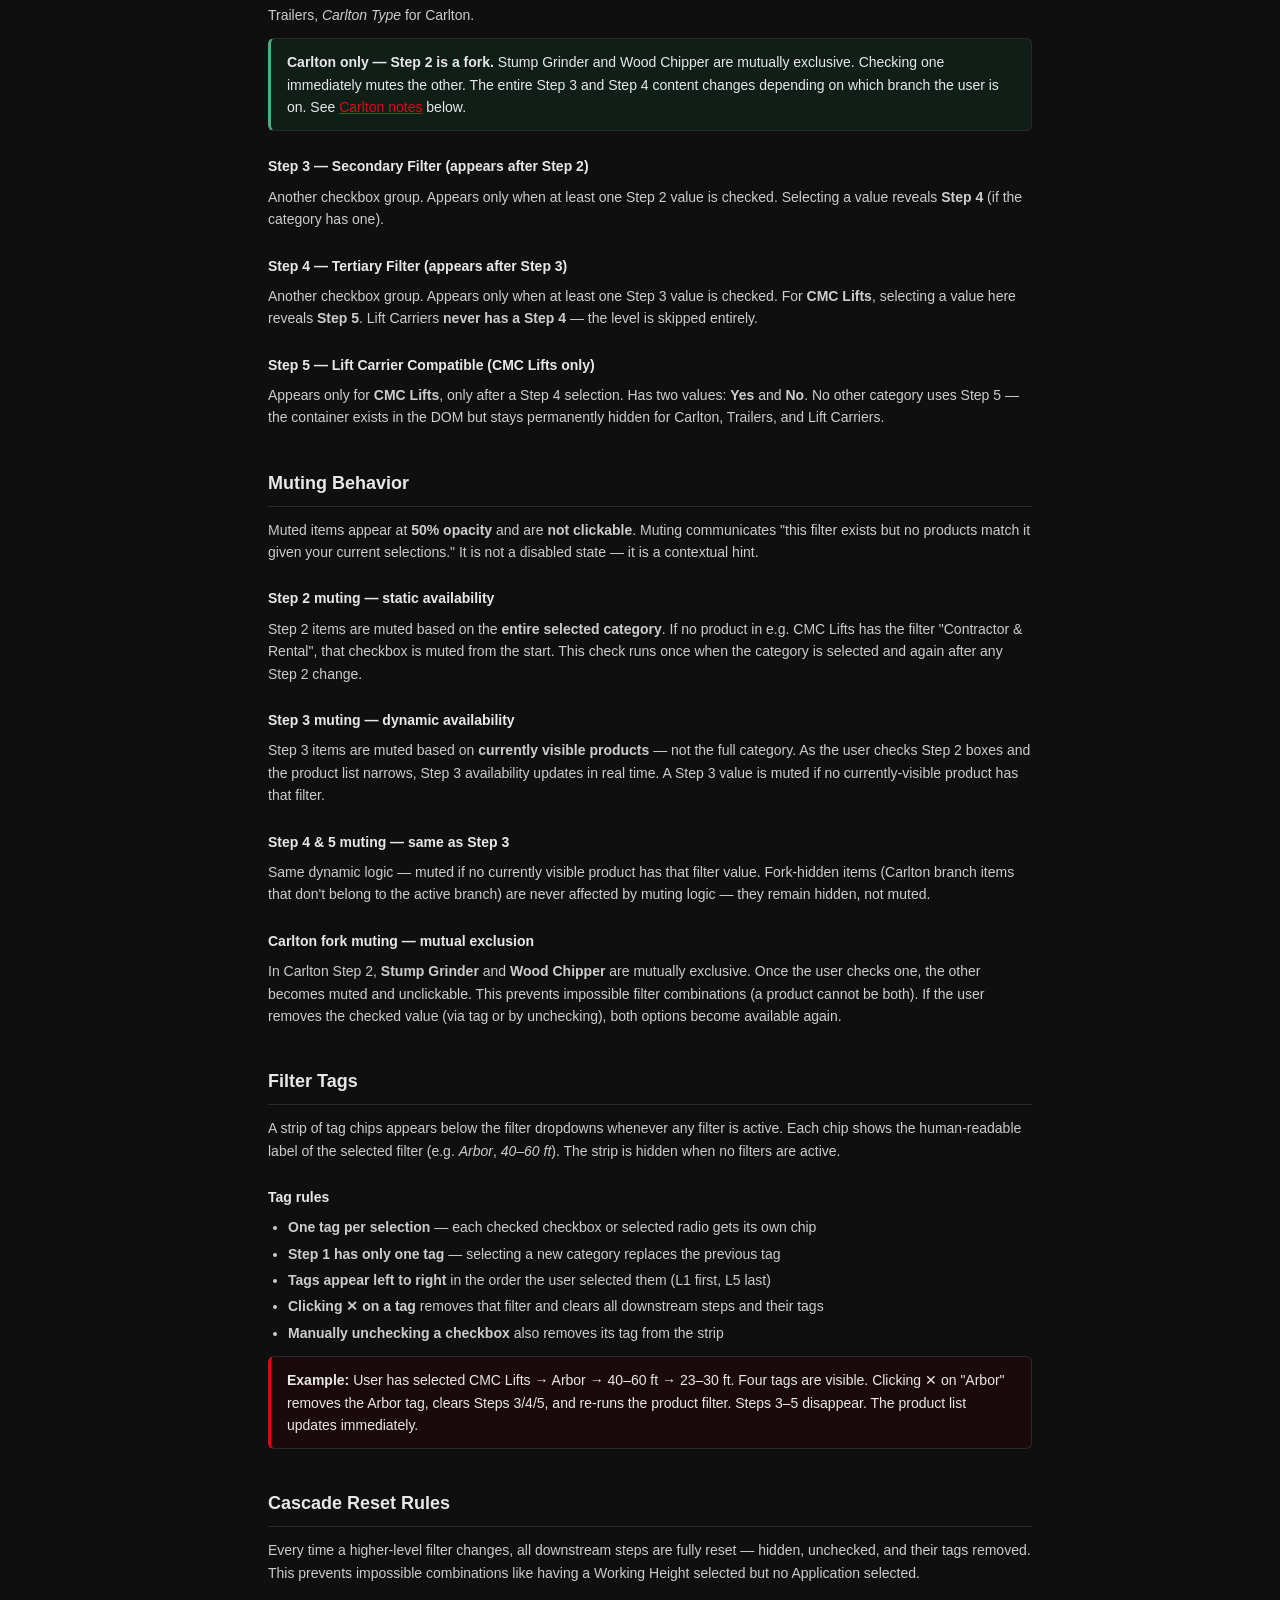
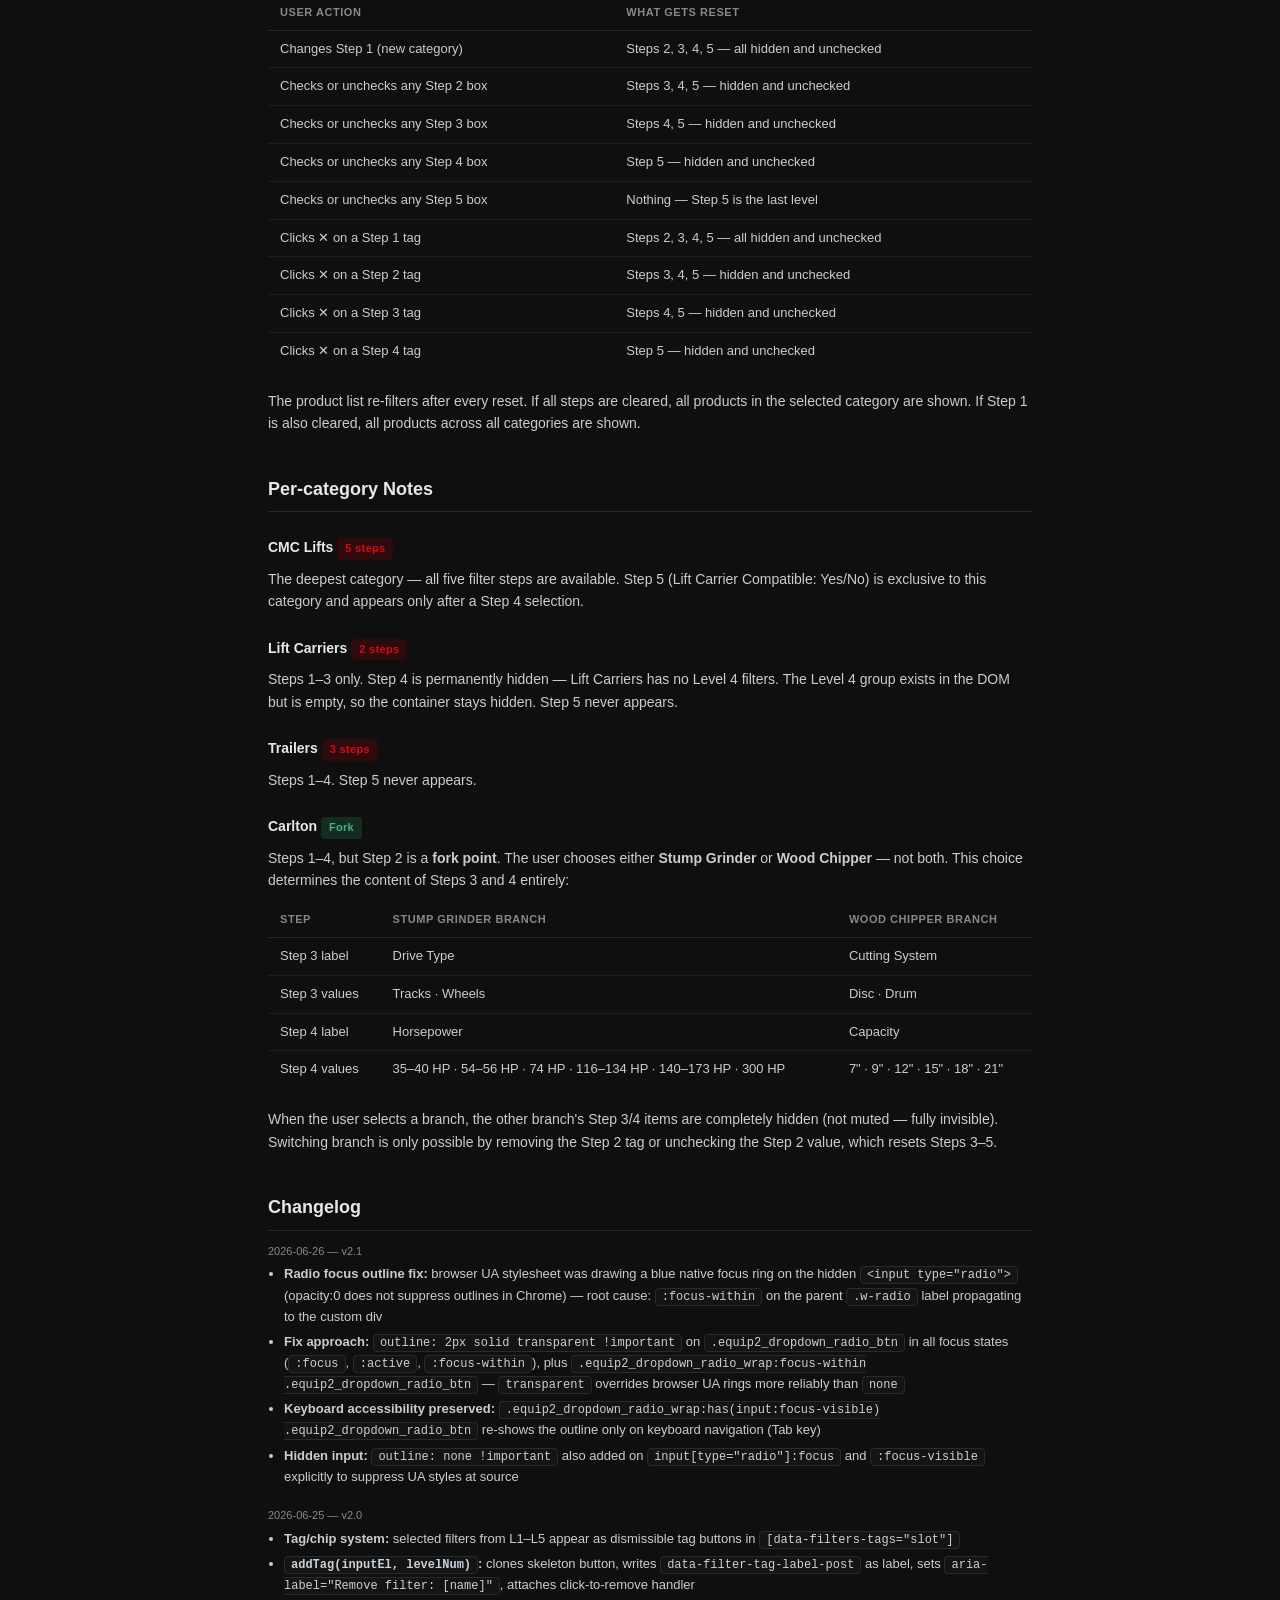
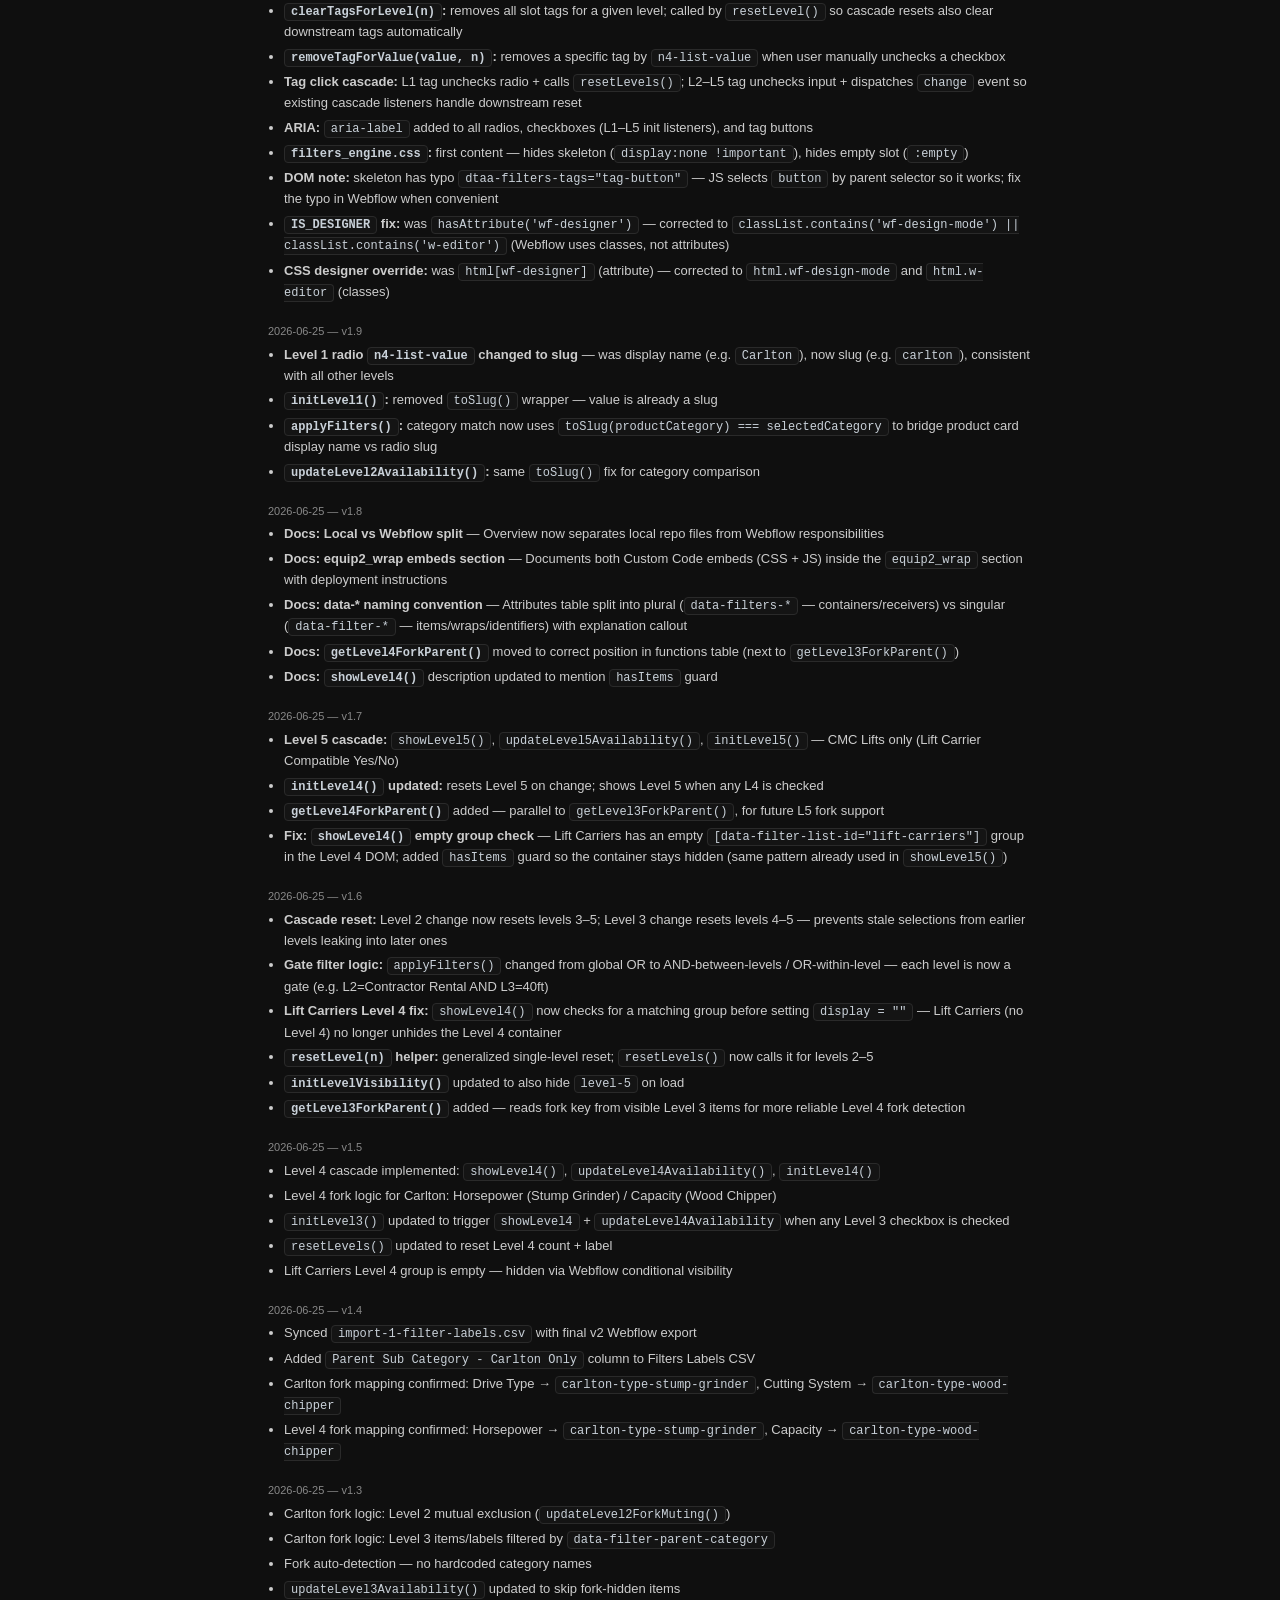
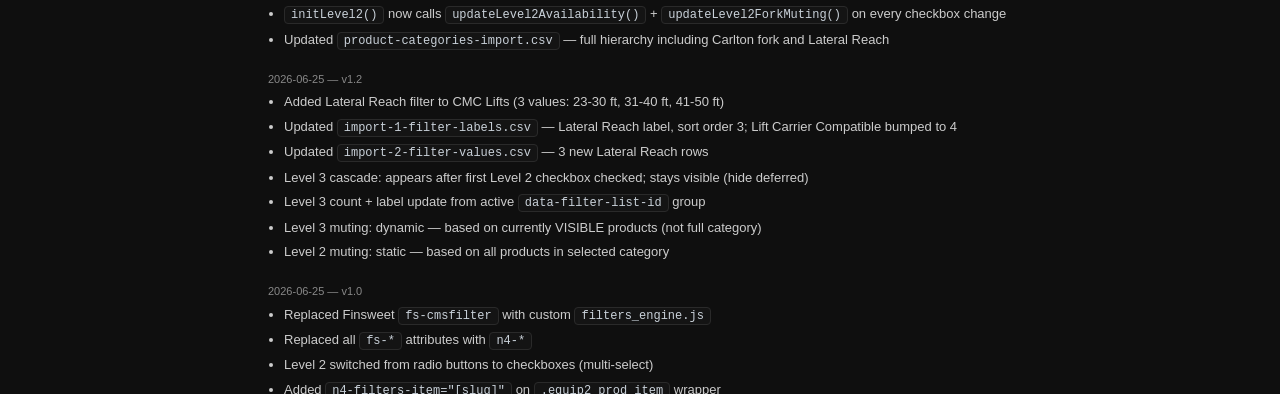
==== commit 7c1a1776: "v2.1: fix radio focus outline via transparent outline + focus-within override" ====
--- a/docs/index.html
+++ b/docs/index.html
@@ -3,7 +3,7 @@
 <head>
   <meta charset="UTF-8" />
   <meta name="viewport" content="width=device-width, initial-scale=1.0" />
-  <title>CMC Filters Engine v2.0 — Docs</title>
+  <title>CMC Filters Engine v2.1 — Docs</title>
   <style>
     :root {
       --bg: #0f0f0f;
@@ -11,7 +11,8 @@
       --border: #2a2a2a;
       --text: #e8e8e8;
       --muted: #888;
-      --accent: #4f8ef7;
+      --accent: #da0a14;
+      --accent-hover: #ee1621;
       --green: #4caf82;
       --yellow: #f0b429;
       --red: #e05252;
@@ -34,8 +35,8 @@
       height: 52px;
       z-index: 100;
     }
-    nav .logo { font-weight: 700; font-size: 15px; color: var(--text); letter-spacing: -0.3px; }
-    nav .logo span { color: var(--accent); }
+    nav .logo { font-weight: 700; font-size: 15px; color: var(--accent); letter-spacing: -0.3px; }
+    nav .logo span { color: var(--text); }
     nav a { color: var(--muted); text-decoration: none; font-size: 13px; }
     nav a:hover { color: var(--text); }
     .layout { display: flex; min-height: calc(100vh - 52px); }
@@ -101,13 +102,13 @@
       display: inline-block; padding: 2px 8px; border-radius: 4px;
       font-size: 11px; font-weight: 600; letter-spacing: 0.03em;
     }
-    .badge-blue { background: #1a2d4f; color: var(--accent); }
+    .badge-blue { background: #2d0a0c; color: var(--accent); }
     .badge-green { background: #152d20; color: var(--green); }
     .badge-yellow { background: #2d2010; color: var(--yellow); }
     .callout {
       border: 1px solid var(--border);
       border-left: 3px solid var(--accent);
-      background: #141b26;
+      background: #1a0a0b;
       border-radius: 6px;
       padding: 12px 16px;
       margin: 12px 0 20px;
@@ -133,6 +134,7 @@
 <nav>
   <span class="logo">CMC <span>Filters</span></span>
   <a href="#overview">Overview</a>
+  <a href="#ux">User Experience</a>
   <a href="#attributes">Attributes</a>
   <a href="#engine">Engine</a>
   <a href="#categories">Categories</a>
@@ -148,6 +150,17 @@
       <li><a href="#equip2-embed">equip2_wrap Embeds</a></li>
       <li><a href="#structure">File Structure</a></li>
     </ul>
+    <div class="section-gap">
+      <h3>User Experience</h3>
+      <ul>
+        <li><a href="#ux">UX Overview</a></li>
+        <li><a href="#ux-flow">Step-by-step Flow</a></li>
+        <li><a href="#ux-muting">Muting Behavior</a></li>
+        <li><a href="#ux-tags">Filter Tags</a></li>
+        <li><a href="#ux-cascade">Cascade Reset</a></li>
+        <li><a href="#ux-categories">Per-category Notes</a></li>
+      </ul>
+    </div>
     <div class="section-gap">
       <h3>Reference</h3>
       <ul>
@@ -170,7 +183,7 @@
   <main>
 
     <section id="overview">
-      <h1>CMC Filters Engine <span class="version-tag">v2.0</span></h1>
+      <h1>CMC Filters Engine <span class="version-tag">v2.1</span></h1>
       <p class="subtitle">Custom Webflow CMS filter system — no Finsweet, pure JS with <code>n4-*</code> attributes.</p>
       <p>
         Replaces Finsweet's <code>fs-cmsfilter</code> with a hand-written engine tuned for CMC's
@@ -390,8 +403,10 @@
       </table>
 
       <h3>Designer mode guard</h3>
-      <pre><code>const IS_DESIGNER = document.documentElement.hasAttribute('wf-designer');
-// initLevelVisibility() skips hiding when IS_DESIGNER is true</code></pre>
+      <pre><code>// wf-design-mode and w-editor are classes on &lt;html&gt;, not attributes
+const IS_DESIGNER = document.documentElement.classList.contains('wf-design-mode') ||
+                    document.documentElement.classList.contains('w-editor');
+// initLevelVisibility() skips hiding levels when IS_DESIGNER is true</code></pre>
 
       <h3>Level 2 muting call order (on checkbox change)</h3>
       <pre><code>applyFilters()
@@ -492,8 +507,198 @@
       </p>
     </section>
 
+    <section id="ux">
+      <h2>User Experience</h2>
+      <p class="subtitle">Written for designers. No code — just behavior.</p>
+      <p>
+        The filter system is a progressive multi-step funnel. Each step narrows the product list.
+        Steps appear one at a time as the user makes selections — the page never shows all filters at once.
+        Selected filters are reflected as tag chips below the dropdowns.
+      </p>
+
+      <h2 id="ux-flow">Step-by-step Flow</h2>
+
+      <h3>Step 1 — Equipment Type (always visible)</h3>
+      <p>
+        A radio button group. The user picks one category: <strong>CMC Lifts</strong>, <strong>Lift Carriers</strong>,
+        <strong>Trailers</strong>, or <strong>Carlton</strong>. Only one can be selected at a time.
+        Selecting a category immediately:
+      </p>
+      <ul style="padding-left:20px; color:#ccc; margin-bottom:12px;">
+        <li style="margin-bottom:4px">Filters the product list to show only that category</li>
+        <li style="margin-bottom:4px">Reveals <strong>Step 2</strong> with options relevant to that category</li>
+        <li style="margin-bottom:4px">Adds a tag chip for the selected category</li>
+      </ul>
+
+      <h3>Step 2 — Primary Filter (appears after Step 1)</h3>
+      <p>
+        A checkbox group. The user can select <strong>one or more values</strong>. Checking any box:
+      </p>
+      <ul style="padding-left:20px; color:#ccc; margin-bottom:12px;">
+        <li style="margin-bottom:4px">Further narrows the product list</li>
+        <li style="margin-bottom:4px">Reveals <strong>Step 3</strong></li>
+        <li style="margin-bottom:4px">Adds a tag chip for each checked value</li>
+      </ul>
+      <p>
+        The label above Step 2 changes per category — e.g. <em>Application</em> for CMC Lifts,
+        <em>Compatible with</em> for Lift Carriers, <em>Brand</em> for Trailers, <em>Carlton Type</em> for Carlton.
+      </p>
+      <div class="callout fork">
+        <strong>Carlton only — Step 2 is a fork.</strong> Stump Grinder and Wood Chipper are mutually exclusive.
+        Checking one immediately mutes the other. The entire Step 3 and Step 4 content changes
+        depending on which branch the user is on. See <a href="#ux-categories" style="color:var(--accent)">Carlton notes</a> below.
+      </div>
+
+      <h3>Step 3 — Secondary Filter (appears after Step 2)</h3>
+      <p>
+        Another checkbox group. Appears only when at least one Step 2 value is checked.
+        Selecting a value reveals <strong>Step 4</strong> (if the category has one).
+      </p>
+
+      <h3>Step 4 — Tertiary Filter (appears after Step 3)</h3>
+      <p>
+        Another checkbox group. Appears only when at least one Step 3 value is checked.
+        For <strong>CMC Lifts</strong>, selecting a value here reveals <strong>Step 5</strong>.
+        Lift Carriers <strong>never has a Step 4</strong> — the level is skipped entirely.
+      </p>
+
+      <h3>Step 5 — Lift Carrier Compatible (CMC Lifts only)</h3>
+      <p>
+        Appears only for <strong>CMC Lifts</strong>, only after a Step 4 selection.
+        Has two values: <strong>Yes</strong> and <strong>No</strong>.
+        No other category uses Step 5 — the container exists in the DOM but stays permanently hidden for Carlton, Trailers, and Lift Carriers.
+      </p>
+
+      <h2 id="ux-muting">Muting Behavior</h2>
+      <p>
+        Muted items appear at <strong>50% opacity</strong> and are <strong>not clickable</strong>.
+        Muting communicates "this filter exists but no products match it given your current selections."
+        It is not a disabled state — it is a contextual hint.
+      </p>
+
+      <h3>Step 2 muting — static availability</h3>
+      <p>
+        Step 2 items are muted based on the <strong>entire selected category</strong>.
+        If no product in e.g. CMC Lifts has the filter "Contractor &amp; Rental", that checkbox is muted from the start.
+        This check runs once when the category is selected and again after any Step 2 change.
+      </p>
+
+      <h3>Step 3 muting — dynamic availability</h3>
+      <p>
+        Step 3 items are muted based on <strong>currently visible products</strong> — not the full category.
+        As the user checks Step 2 boxes and the product list narrows, Step 3 availability updates in real time.
+        A Step 3 value is muted if no currently-visible product has that filter.
+      </p>
+
+      <h3>Step 4 &amp; 5 muting — same as Step 3</h3>
+      <p>
+        Same dynamic logic — muted if no currently visible product has that filter value.
+        Fork-hidden items (Carlton branch items that don't belong to the active branch)
+        are never affected by muting logic — they remain hidden, not muted.
+      </p>
+
+      <h3>Carlton fork muting — mutual exclusion</h3>
+      <p>
+        In Carlton Step 2, <strong>Stump Grinder</strong> and <strong>Wood Chipper</strong> are mutually exclusive.
+        Once the user checks one, the other becomes muted and unclickable.
+        This prevents impossible filter combinations (a product cannot be both).
+        If the user removes the checked value (via tag or by unchecking), both options become available again.
+      </p>
+
+      <h2 id="ux-tags">Filter Tags</h2>
+      <p>
+        A strip of tag chips appears below the filter dropdowns whenever any filter is active.
+        Each chip shows the human-readable label of the selected filter (e.g. <em>Arbor</em>, <em>40–60 ft</em>).
+        The strip is hidden when no filters are active.
+      </p>
+
+      <h3>Tag rules</h3>
+      <ul style="padding-left:20px; color:#ccc; margin-bottom:12px;">
+        <li style="margin-bottom:4px"><strong>One tag per selection</strong> — each checked checkbox or selected radio gets its own chip</li>
+        <li style="margin-bottom:4px"><strong>Step 1 has only one tag</strong> — selecting a new category replaces the previous tag</li>
+        <li style="margin-bottom:4px"><strong>Tags appear left to right</strong> in the order the user selected them (L1 first, L5 last)</li>
+        <li style="margin-bottom:4px"><strong>Clicking ✕ on a tag</strong> removes that filter and clears all downstream steps and their tags</li>
+        <li style="margin-bottom:4px"><strong>Manually unchecking a checkbox</strong> also removes its tag from the strip</li>
+      </ul>
+
+      <div class="callout">
+        <strong>Example:</strong> User has selected CMC Lifts → Arbor → 40–60 ft → 23–30 ft.
+        Four tags are visible. Clicking ✕ on "Arbor" removes the Arbor tag, clears Steps 3/4/5,
+        and re-runs the product filter. Steps 3–5 disappear. The product list updates immediately.
+      </div>
+
+      <h2 id="ux-cascade">Cascade Reset Rules</h2>
+      <p>
+        Every time a higher-level filter changes, all downstream steps are fully reset —
+        hidden, unchecked, and their tags removed. This prevents impossible combinations
+        like having a Working Height selected but no Application selected.
+      </p>
+      <table>
+        <thead><tr><th>User action</th><th>What gets reset</th></tr></thead>
+        <tbody>
+          <tr><td>Changes Step 1 (new category)</td><td>Steps 2, 3, 4, 5 — all hidden and unchecked</td></tr>
+          <tr><td>Checks or unchecks any Step 2 box</td><td>Steps 3, 4, 5 — hidden and unchecked</td></tr>
+          <tr><td>Checks or unchecks any Step 3 box</td><td>Steps 4, 5 — hidden and unchecked</td></tr>
+          <tr><td>Checks or unchecks any Step 4 box</td><td>Step 5 — hidden and unchecked</td></tr>
+          <tr><td>Checks or unchecks any Step 5 box</td><td>Nothing — Step 5 is the last level</td></tr>
+          <tr><td>Clicks ✕ on a Step 1 tag</td><td>Steps 2, 3, 4, 5 — all hidden and unchecked</td></tr>
+          <tr><td>Clicks ✕ on a Step 2 tag</td><td>Steps 3, 4, 5 — hidden and unchecked</td></tr>
+          <tr><td>Clicks ✕ on a Step 3 tag</td><td>Steps 4, 5 — hidden and unchecked</td></tr>
+          <tr><td>Clicks ✕ on a Step 4 tag</td><td>Step 5 — hidden and unchecked</td></tr>
+        </tbody>
+      </table>
+      <p>
+        The product list re-filters after every reset. If all steps are cleared, all products
+        in the selected category are shown. If Step 1 is also cleared, all products across
+        all categories are shown.
+      </p>
+
+      <h2 id="ux-categories">Per-category Notes</h2>
+
+      <h3>CMC Lifts <span class="badge badge-blue">5 steps</span></h3>
+      <p>The deepest category — all five filter steps are available. Step 5 (Lift Carrier Compatible: Yes/No) is exclusive to this category and appears only after a Step 4 selection.</p>
+
+      <h3>Lift Carriers <span class="badge badge-blue">2 steps</span></h3>
+      <p>Steps 1–3 only. Step 4 is permanently hidden — Lift Carriers has no Level 4 filters. The Level 4 group exists in the DOM but is empty, so the container stays hidden. Step 5 never appears.</p>
+
+      <h3>Trailers <span class="badge badge-blue">3 steps</span></h3>
+      <p>Steps 1–4. Step 5 never appears.</p>
+
+      <h3>Carlton <span class="badge badge-green">Fork</span></h3>
+      <p>
+        Steps 1–4, but Step 2 is a <strong>fork point</strong>. The user chooses either
+        <strong>Stump Grinder</strong> or <strong>Wood Chipper</strong> — not both.
+        This choice determines the content of Steps 3 and 4 entirely:
+      </p>
+      <table>
+        <thead><tr><th>Step</th><th>Stump Grinder branch</th><th>Wood Chipper branch</th></tr></thead>
+        <tbody>
+          <tr><td>Step 3 label</td><td>Drive Type</td><td>Cutting System</td></tr>
+          <tr><td>Step 3 values</td><td>Tracks · Wheels</td><td>Disc · Drum</td></tr>
+          <tr><td>Step 4 label</td><td>Horsepower</td><td>Capacity</td></tr>
+          <tr><td>Step 4 values</td><td>35–40 HP · 54–56 HP · 74 HP · 116–134 HP · 140–173 HP · 300 HP</td><td>7" · 9" · 12" · 15" · 18" · 21"</td></tr>
+        </tbody>
+      </table>
+      <p>
+        When the user selects a branch, the other branch's Step 3/4 items are completely hidden
+        (not muted — fully invisible). Switching branch is only possible by removing the Step 2 tag
+        or unchecking the Step 2 value, which resets Steps 3–5.
+      </p>
+
+    </section>
+
     <section id="changelog">
       <h2>Changelog</h2>
+
+      <div class="changelog-entry">
+        <div class="date">2026-06-26 — v2.1</div>
+        <ul>
+          <li><strong>Radio focus outline fix:</strong> browser UA stylesheet was drawing a blue native focus ring on the hidden <code>&lt;input type="radio"&gt;</code> (opacity:0 does not suppress outlines in Chrome) — root cause: <code>:focus-within</code> on the parent <code>.w-radio</code> label propagating to the custom div</li>
+          <li><strong>Fix approach:</strong> <code>outline: 2px solid transparent !important</code> on <code>.equip2_dropdown_radio_btn</code> in all focus states (<code>:focus</code>, <code>:active</code>, <code>:focus-within</code>), plus <code>.equip2_dropdown_radio_wrap:focus-within .equip2_dropdown_radio_btn</code> — <code>transparent</code> overrides browser UA rings more reliably than <code>none</code></li>
+          <li><strong>Keyboard accessibility preserved:</strong> <code>.equip2_dropdown_radio_wrap:has(input:focus-visible) .equip2_dropdown_radio_btn</code> re-shows the outline only on keyboard navigation (Tab key)</li>
+          <li><strong>Hidden input:</strong> <code>outline: none !important</code> also added on <code>input[type="radio"]:focus</code> and <code>:focus-visible</code> explicitly to suppress UA styles at source</li>
+        </ul>
+      </div>
 
       <div class="changelog-entry">
         <div class="date">2026-06-25 — v2.0</div>
@@ -506,6 +711,8 @@
           <li><strong>ARIA:</strong> <code>aria-label</code> added to all radios, checkboxes (L1–L5 init listeners), and tag buttons</li>
           <li><strong><code>filters_engine.css</code>:</strong> first content — hides skeleton (<code>display:none !important</code>), hides empty slot (<code>:empty</code>)</li>
           <li><strong>DOM note:</strong> skeleton has typo <code>dtaa-filters-tags="tag-button"</code> — JS selects <code>button</code> by parent selector so it works; fix the typo in Webflow when convenient</li>
+          <li><strong><code>IS_DESIGNER</code> fix:</strong> was <code>hasAttribute('wf-designer')</code> — corrected to <code>classList.contains('wf-design-mode') || classList.contains('w-editor')</code> (Webflow uses classes, not attributes)</li>
+          <li><strong>CSS designer override:</strong> was <code>html[wf-designer]</code> (attribute) — corrected to <code>html.wf-design-mode</code> and <code>html.w-editor</code> (classes)</li>
         </ul>
       </div>
 
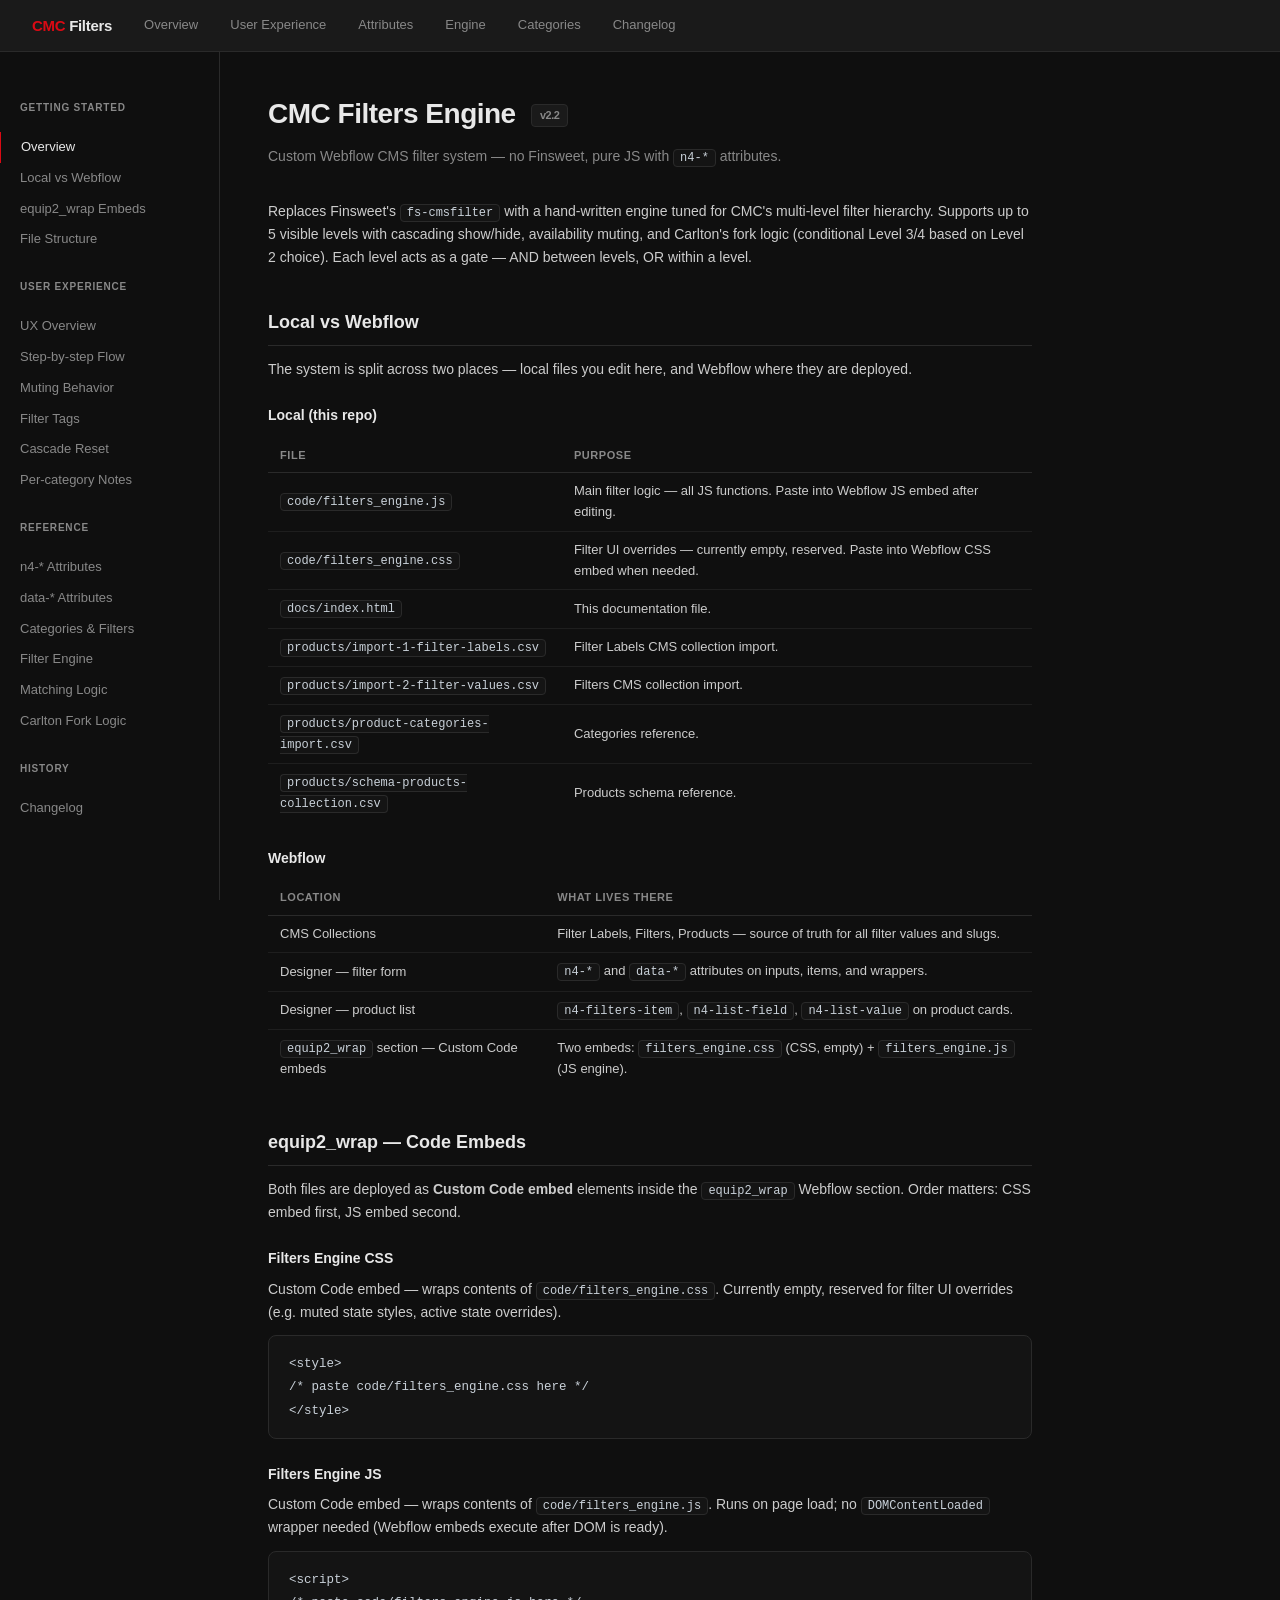
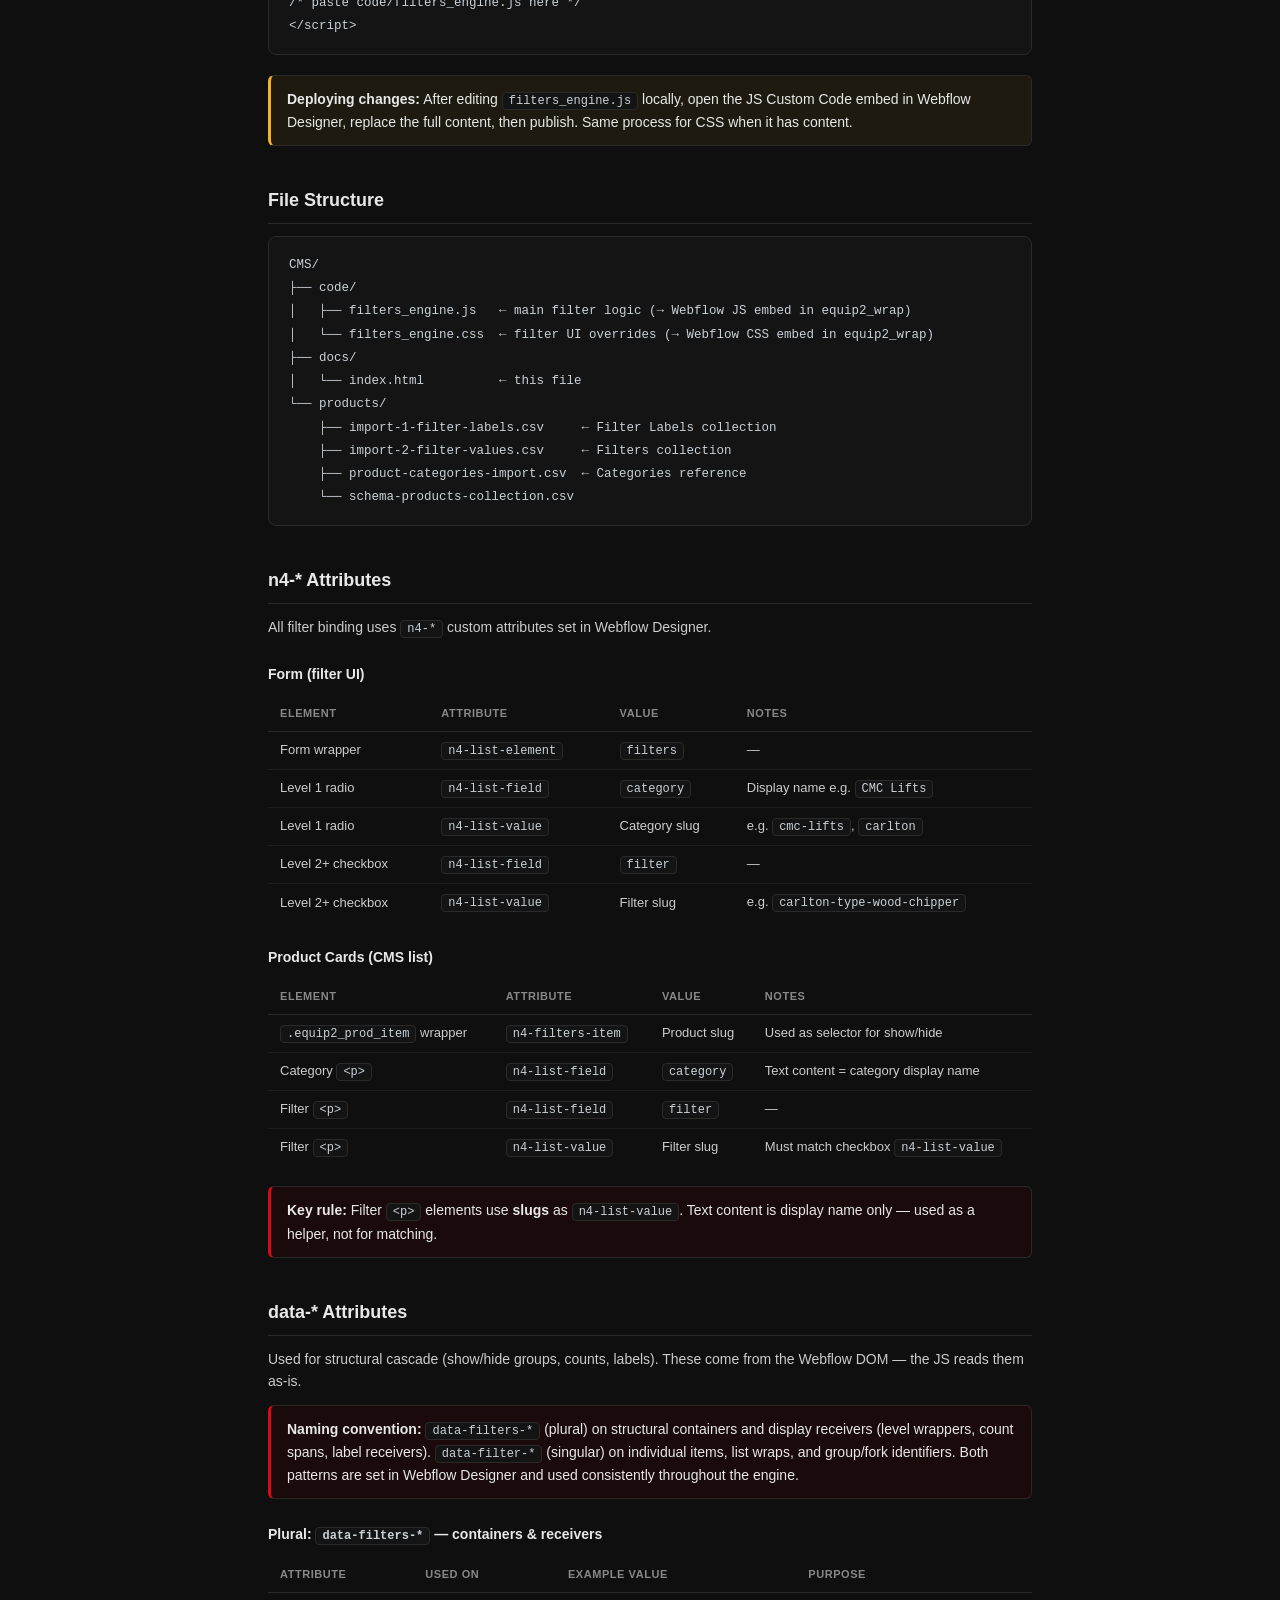
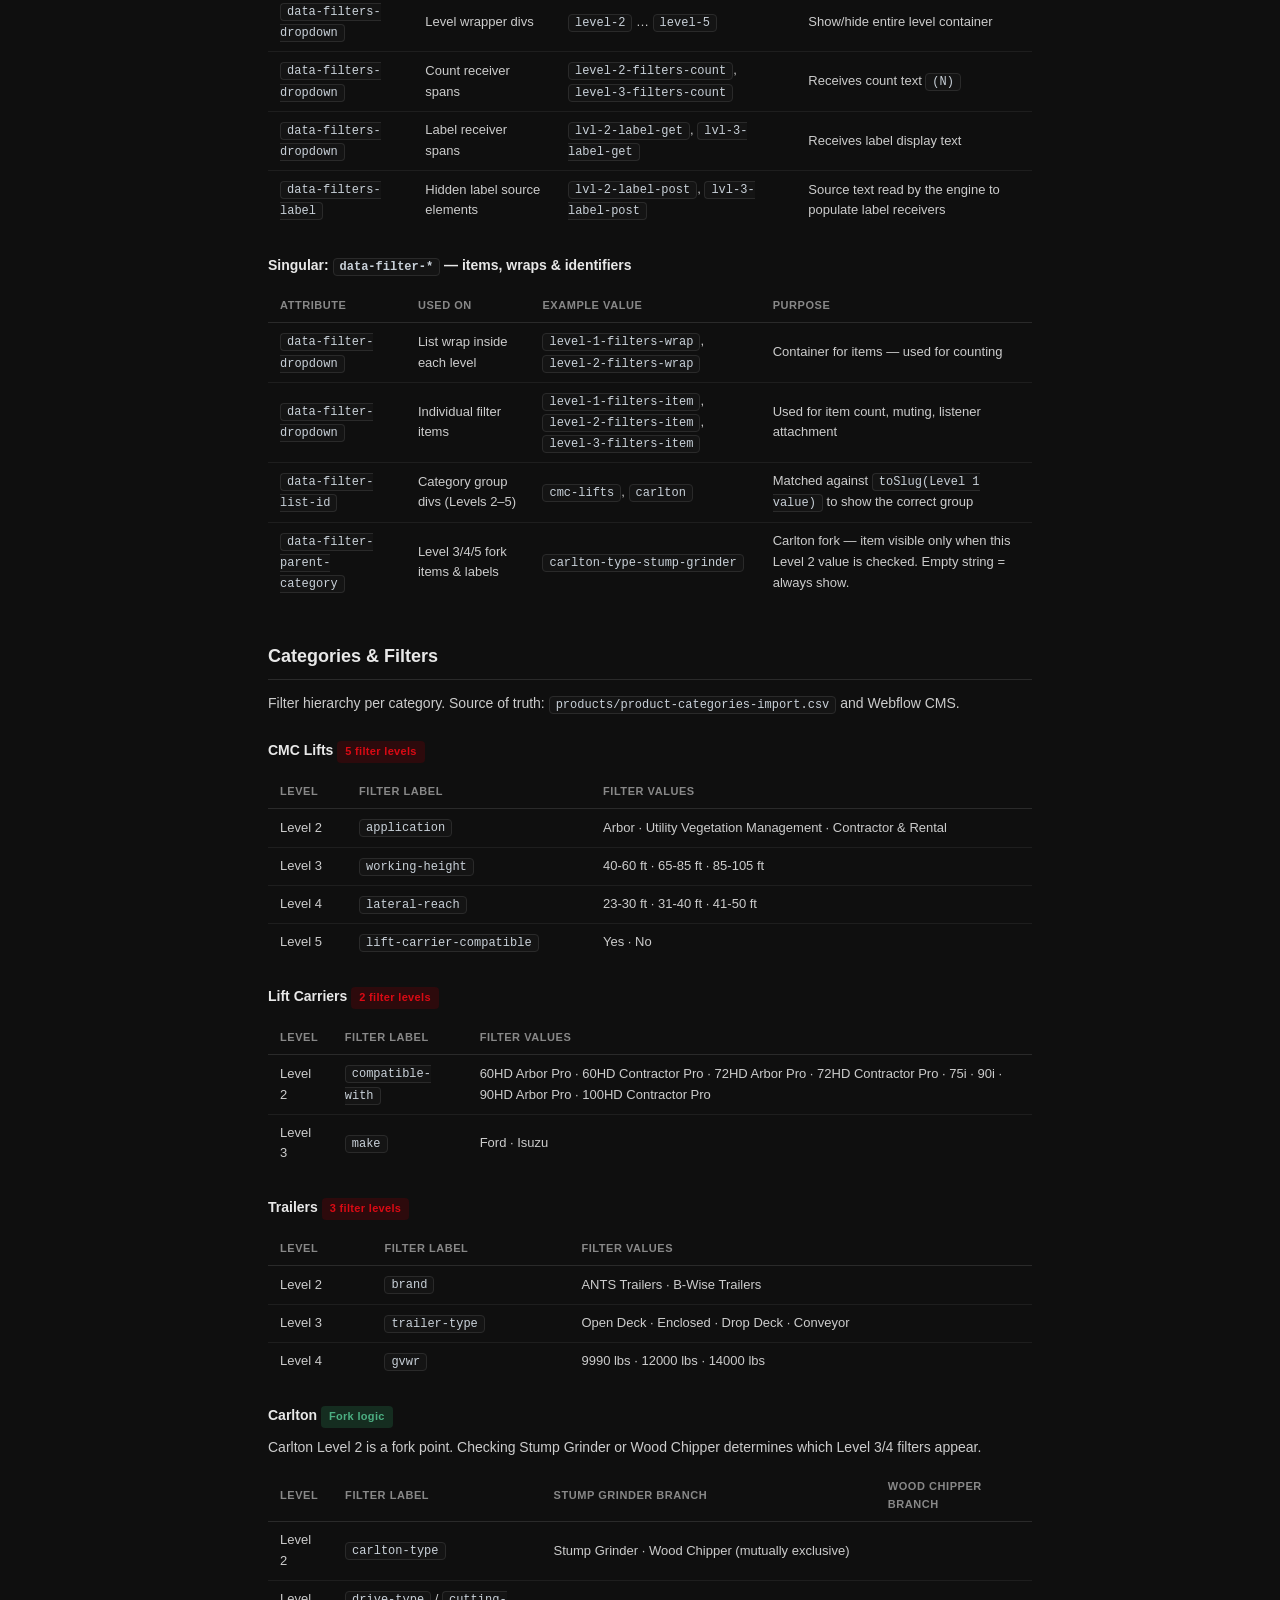
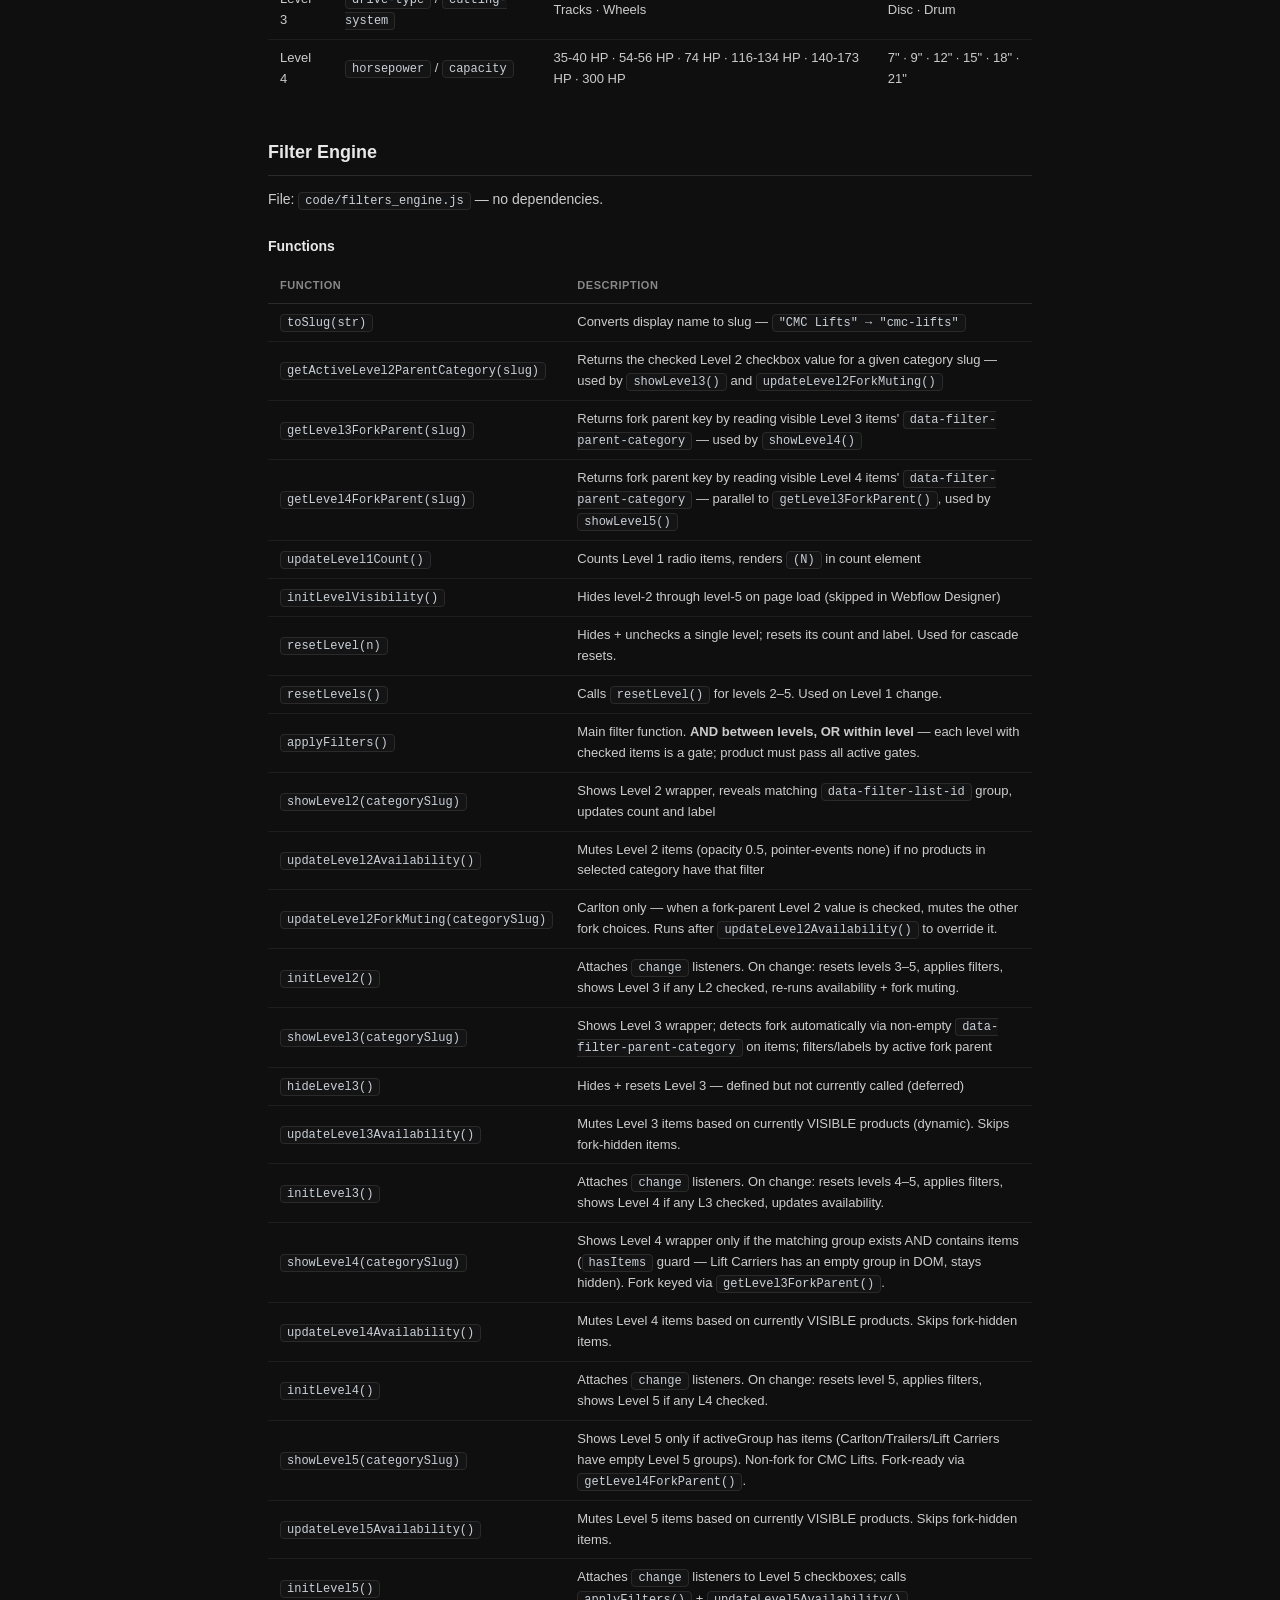
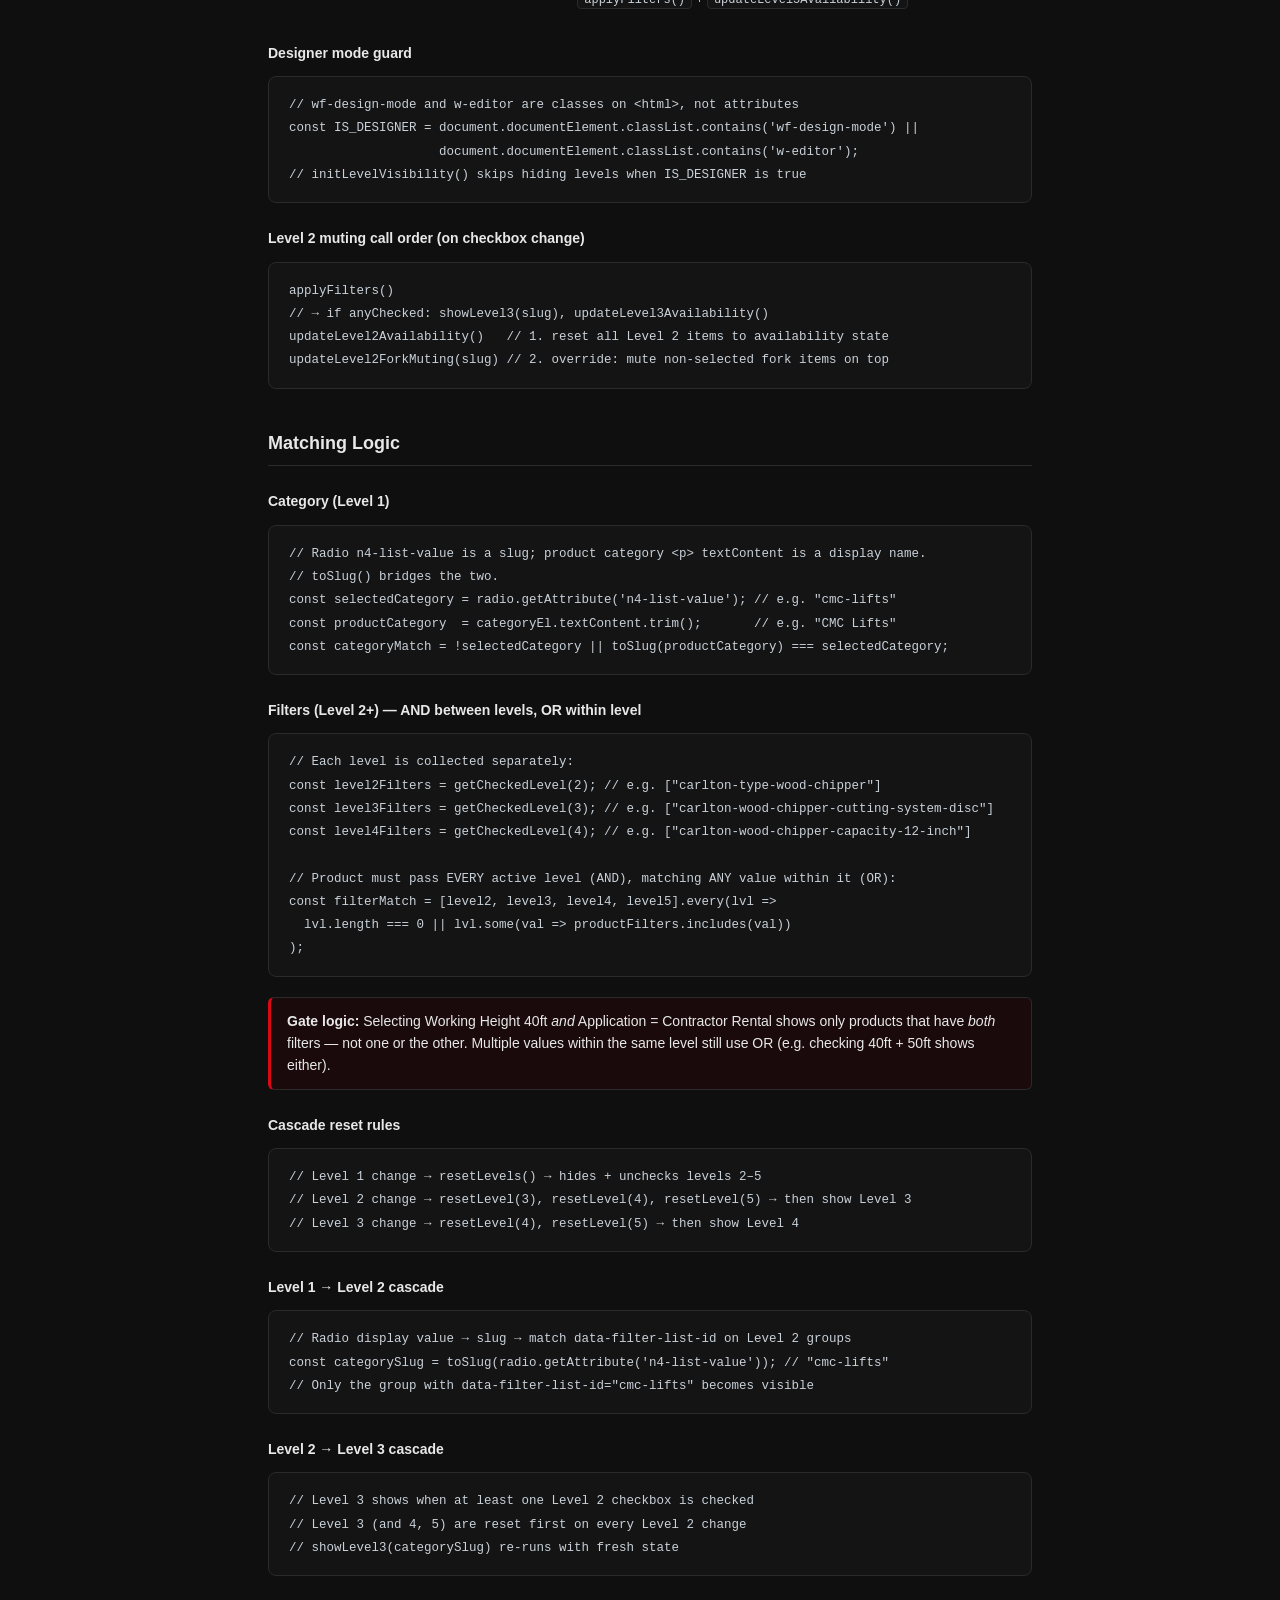
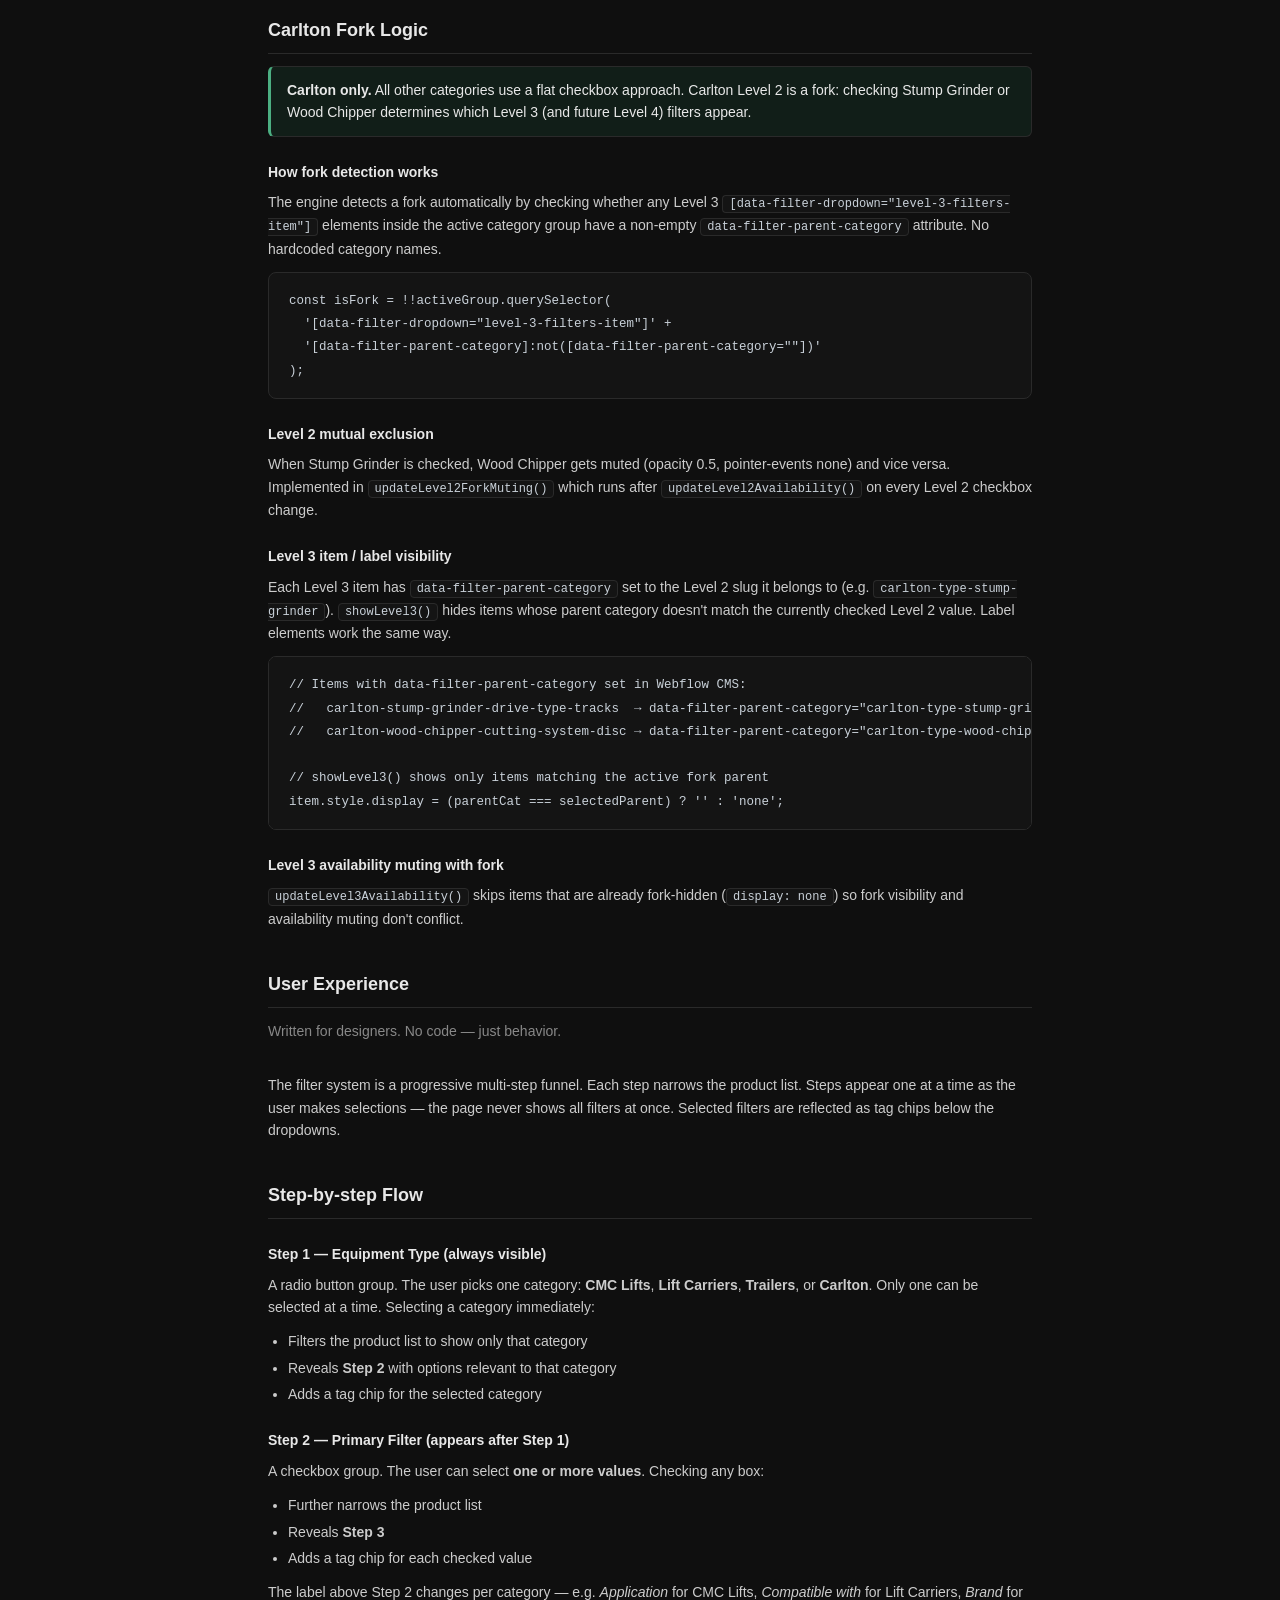
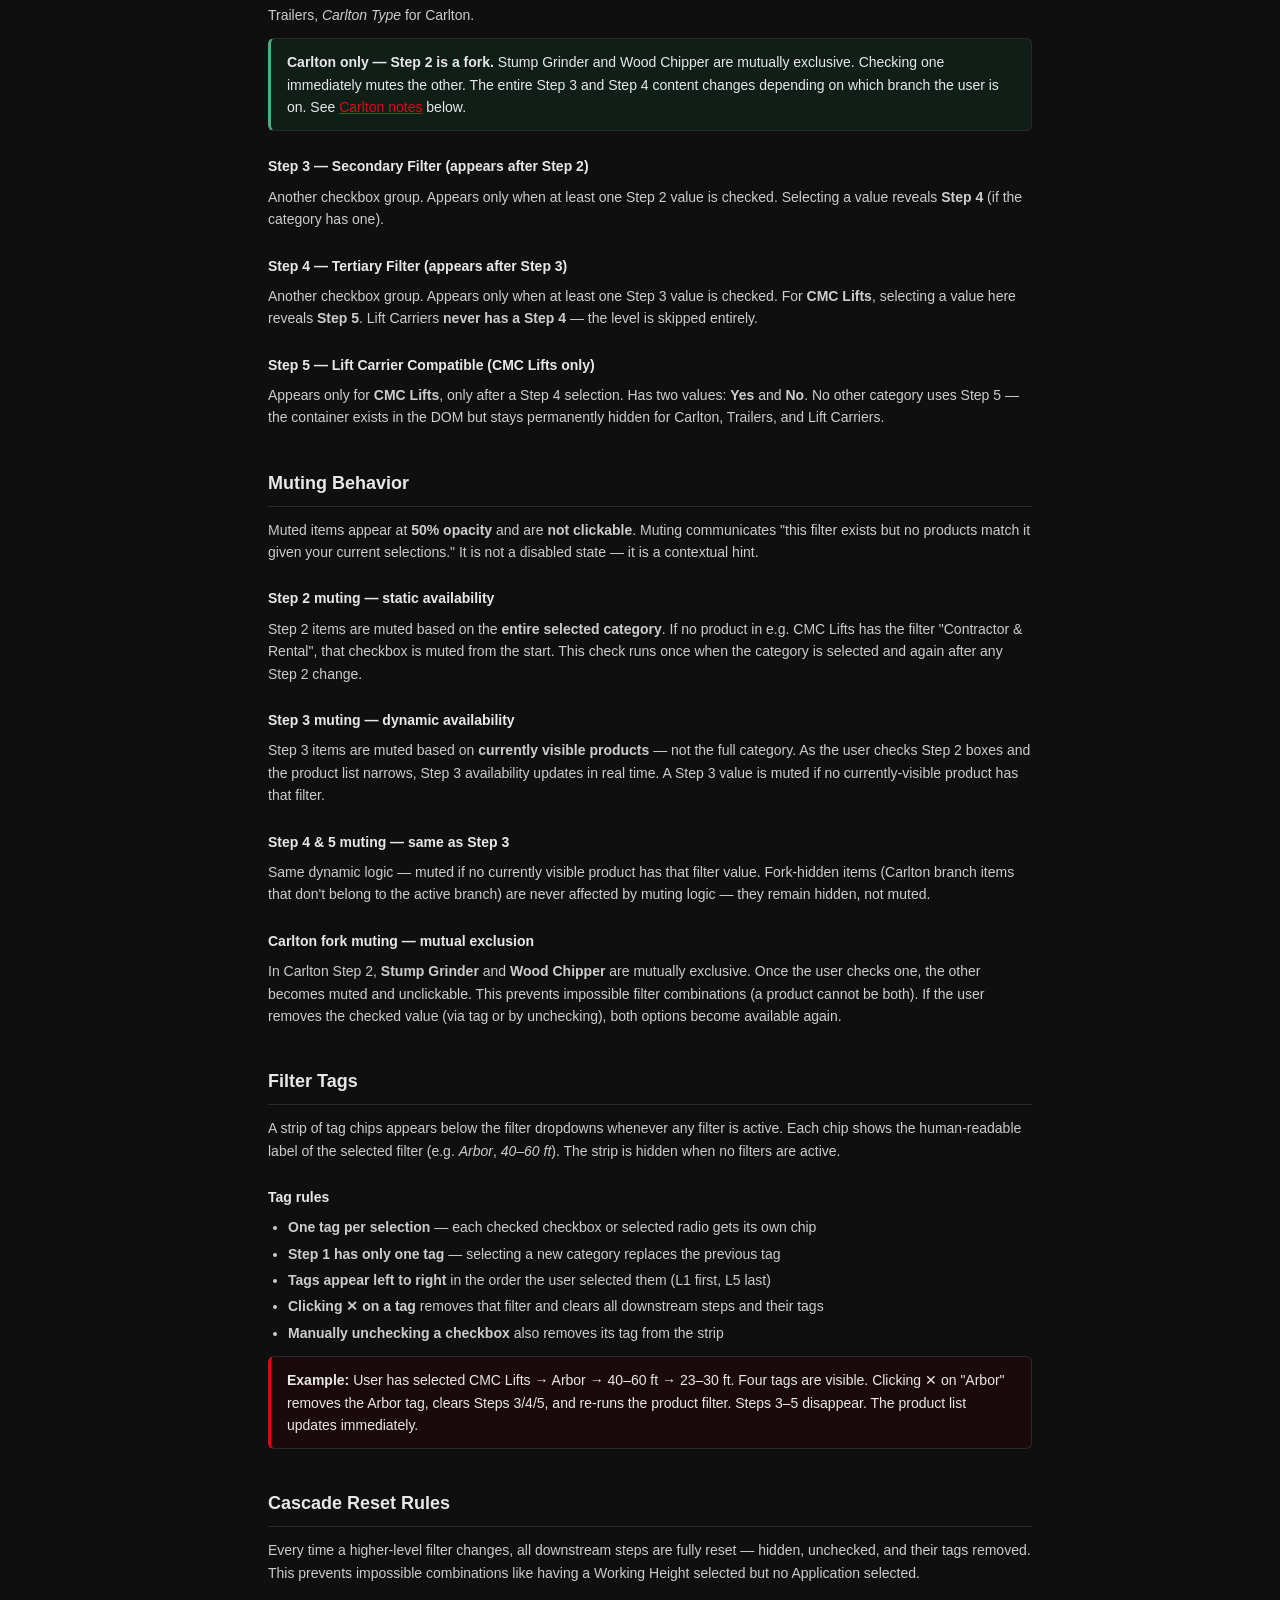
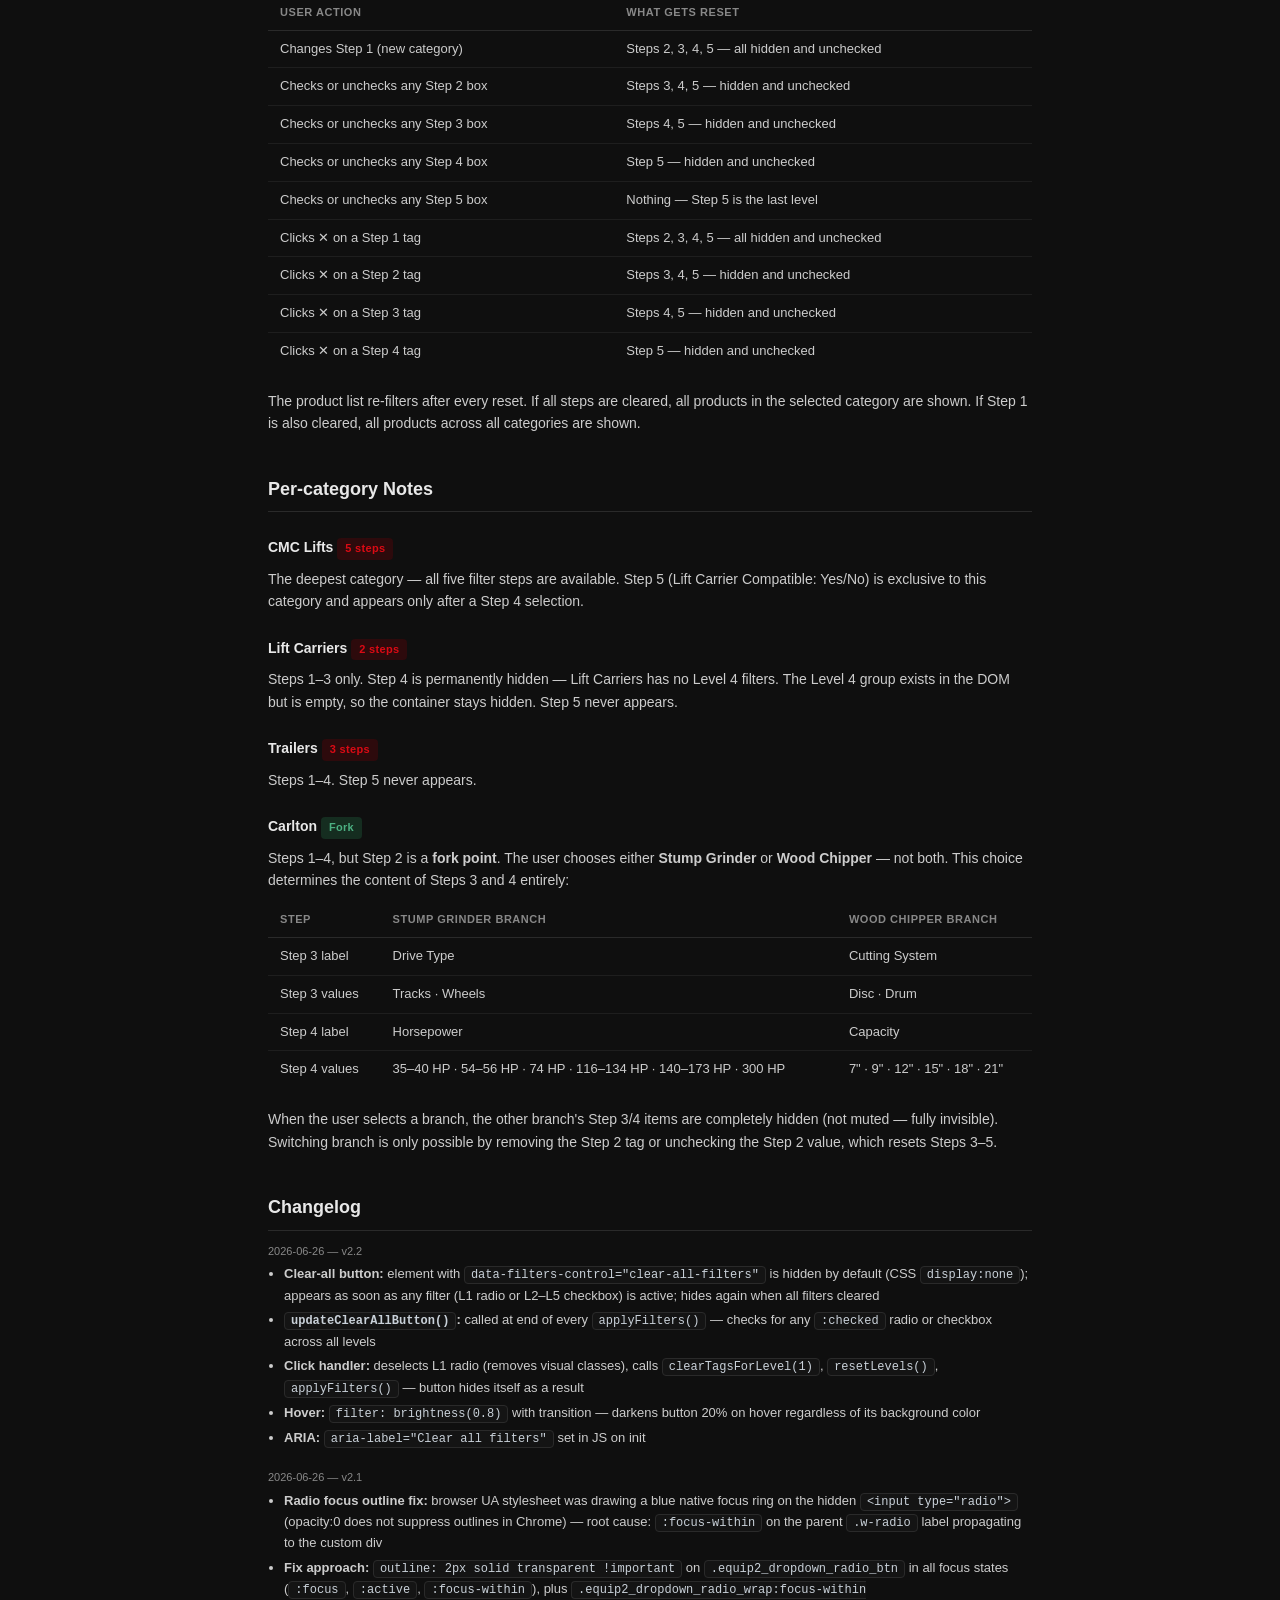
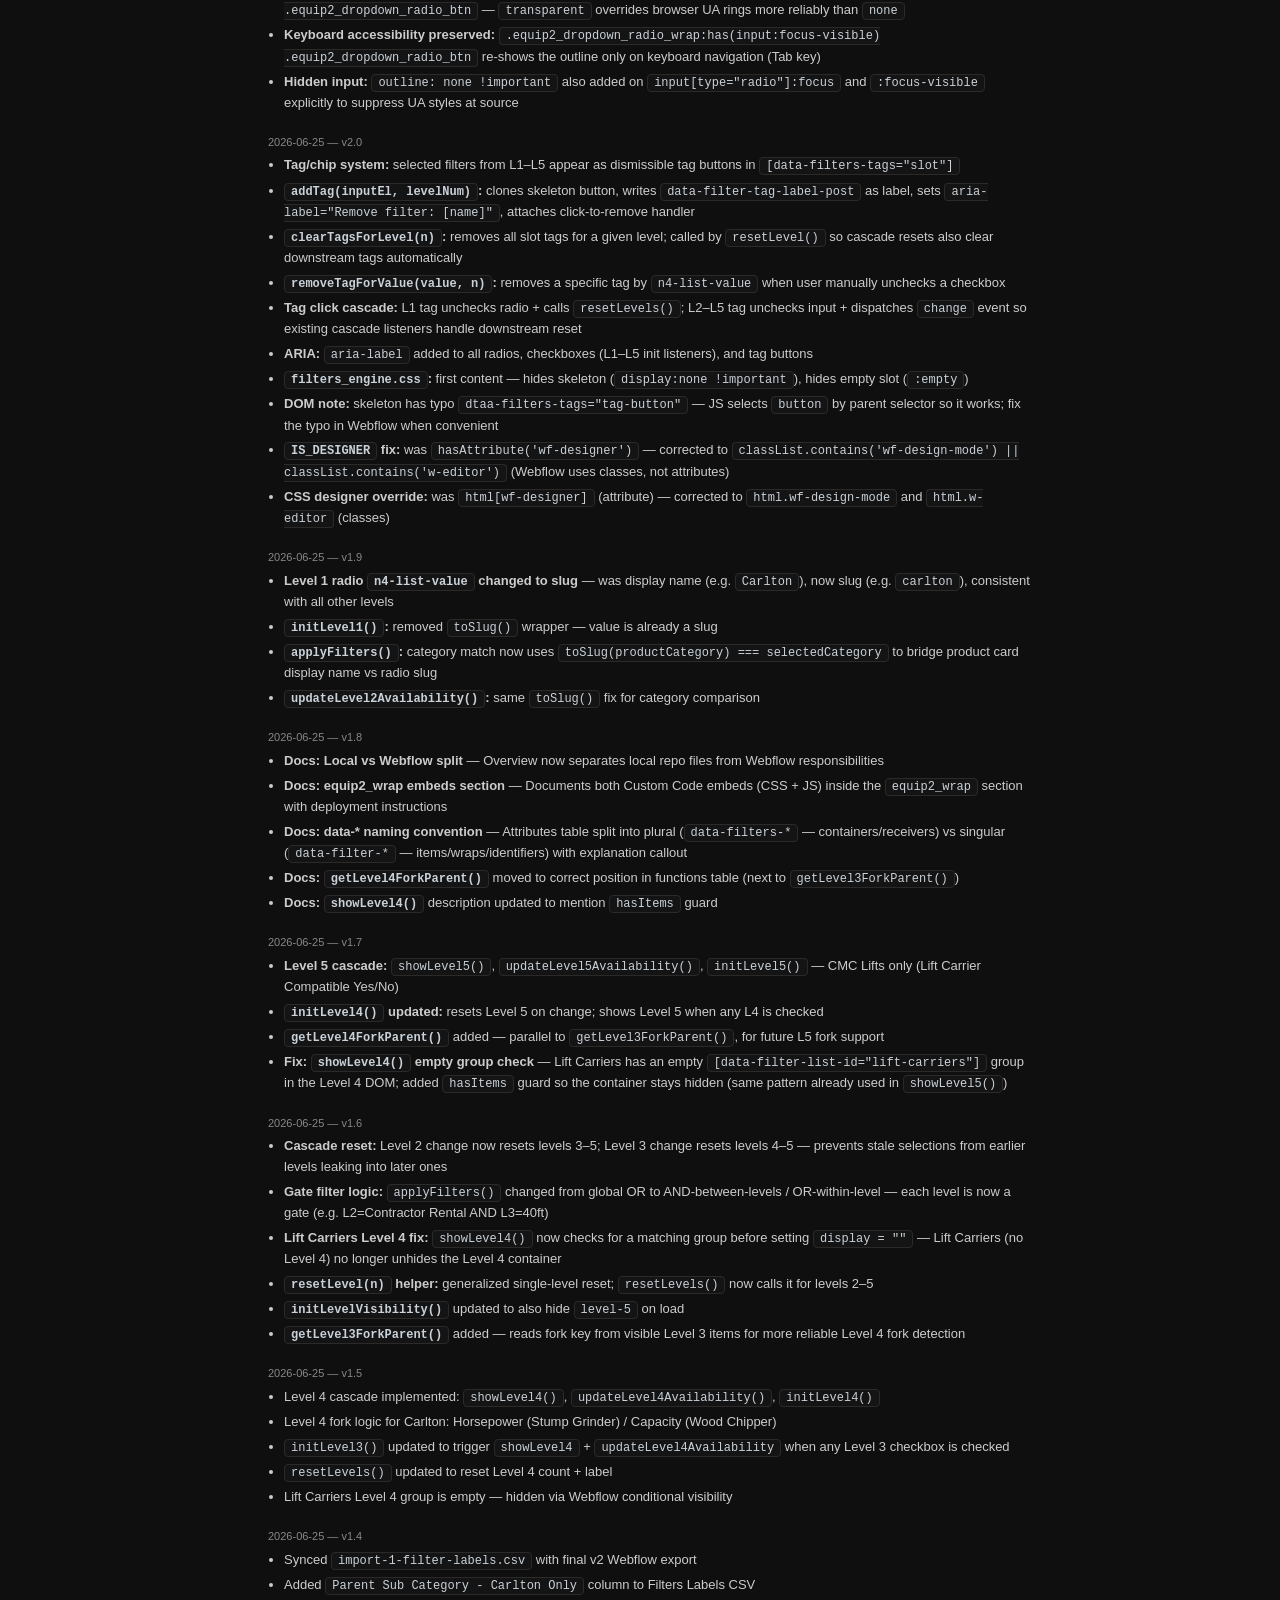
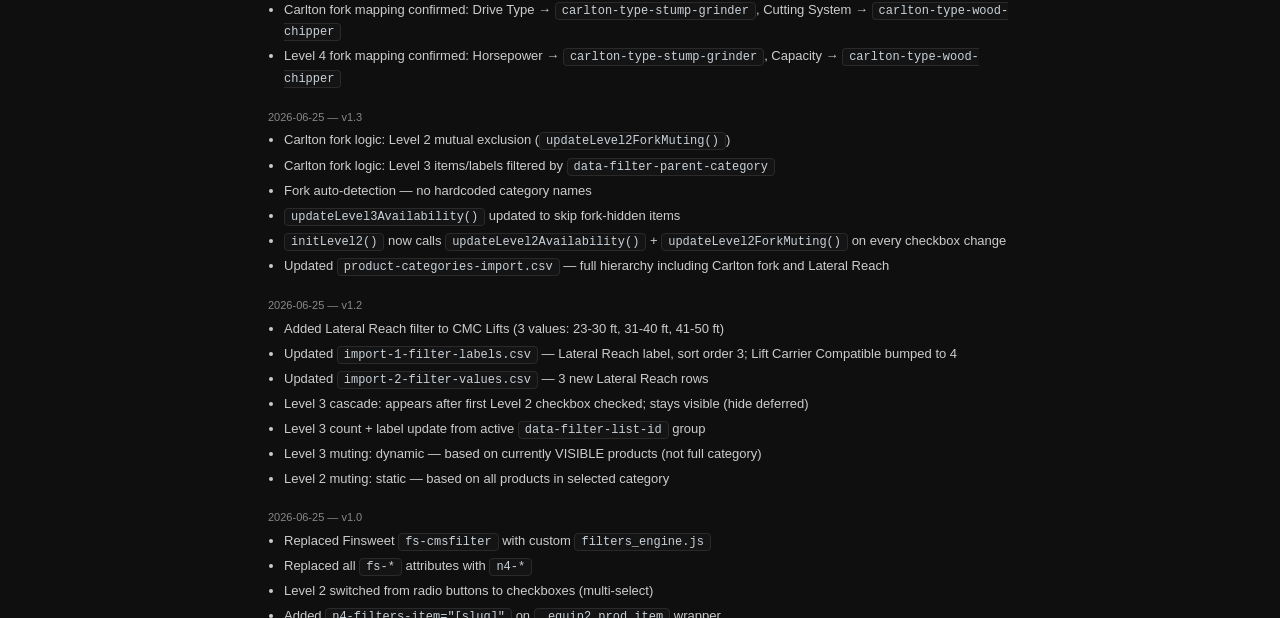
==== commit 0fdc8642: "v2.3: fix clear-all visibility (class toggle), move L2-5 hide to CSS, expand designer overrides" ====
--- a/docs/index.html
+++ b/docs/index.html
@@ -3,7 +3,7 @@
 <head>
   <meta charset="UTF-8" />
   <meta name="viewport" content="width=device-width, initial-scale=1.0" />
-  <title>CMC Filters Engine v2.1 — Docs</title>
+  <title>CMC Filters Engine v2.2 — Docs</title>
   <style>
     :root {
       --bg: #0f0f0f;
@@ -183,7 +183,7 @@
   <main>
 
     <section id="overview">
-      <h1>CMC Filters Engine <span class="version-tag">v2.1</span></h1>
+      <h1>CMC Filters Engine <span class="version-tag">v2.2</span></h1>
       <p class="subtitle">Custom Webflow CMS filter system — no Finsweet, pure JS with <code>n4-*</code> attributes.</p>
       <p>
         Replaces Finsweet's <code>fs-cmsfilter</code> with a hand-written engine tuned for CMC's
@@ -691,6 +691,17 @@
       <h2>Changelog</h2>
 
       <div class="changelog-entry">
+        <div class="date">2026-06-26 — v2.2</div>
+        <ul>
+          <li><strong>Clear-all button:</strong> element with <code>data-filters-control="clear-all-filters"</code> is hidden by default (CSS <code>display:none</code>); appears as soon as any filter (L1 radio or L2–L5 checkbox) is active; hides again when all filters cleared</li>
+          <li><strong><code>updateClearAllButton()</code>:</strong> called at end of every <code>applyFilters()</code> — checks for any <code>:checked</code> radio or checkbox across all levels</li>
+          <li><strong>Click handler:</strong> deselects L1 radio (removes visual classes), calls <code>clearTagsForLevel(1)</code>, <code>resetLevels()</code>, <code>applyFilters()</code> — button hides itself as a result</li>
+          <li><strong>Hover:</strong> <code>filter: brightness(0.8)</code> with transition — darkens button 20% on hover regardless of its background color</li>
+          <li><strong>ARIA:</strong> <code>aria-label="Clear all filters"</code> set in JS on init</li>
+        </ul>
+      </div>
+
+      <div class="changelog-entry">
         <div class="date">2026-06-26 — v2.1</div>
         <ul>
           <li><strong>Radio focus outline fix:</strong> browser UA stylesheet was drawing a blue native focus ring on the hidden <code>&lt;input type="radio"&gt;</code> (opacity:0 does not suppress outlines in Chrome) — root cause: <code>:focus-within</code> on the parent <code>.w-radio</code> label propagating to the custom div</li>
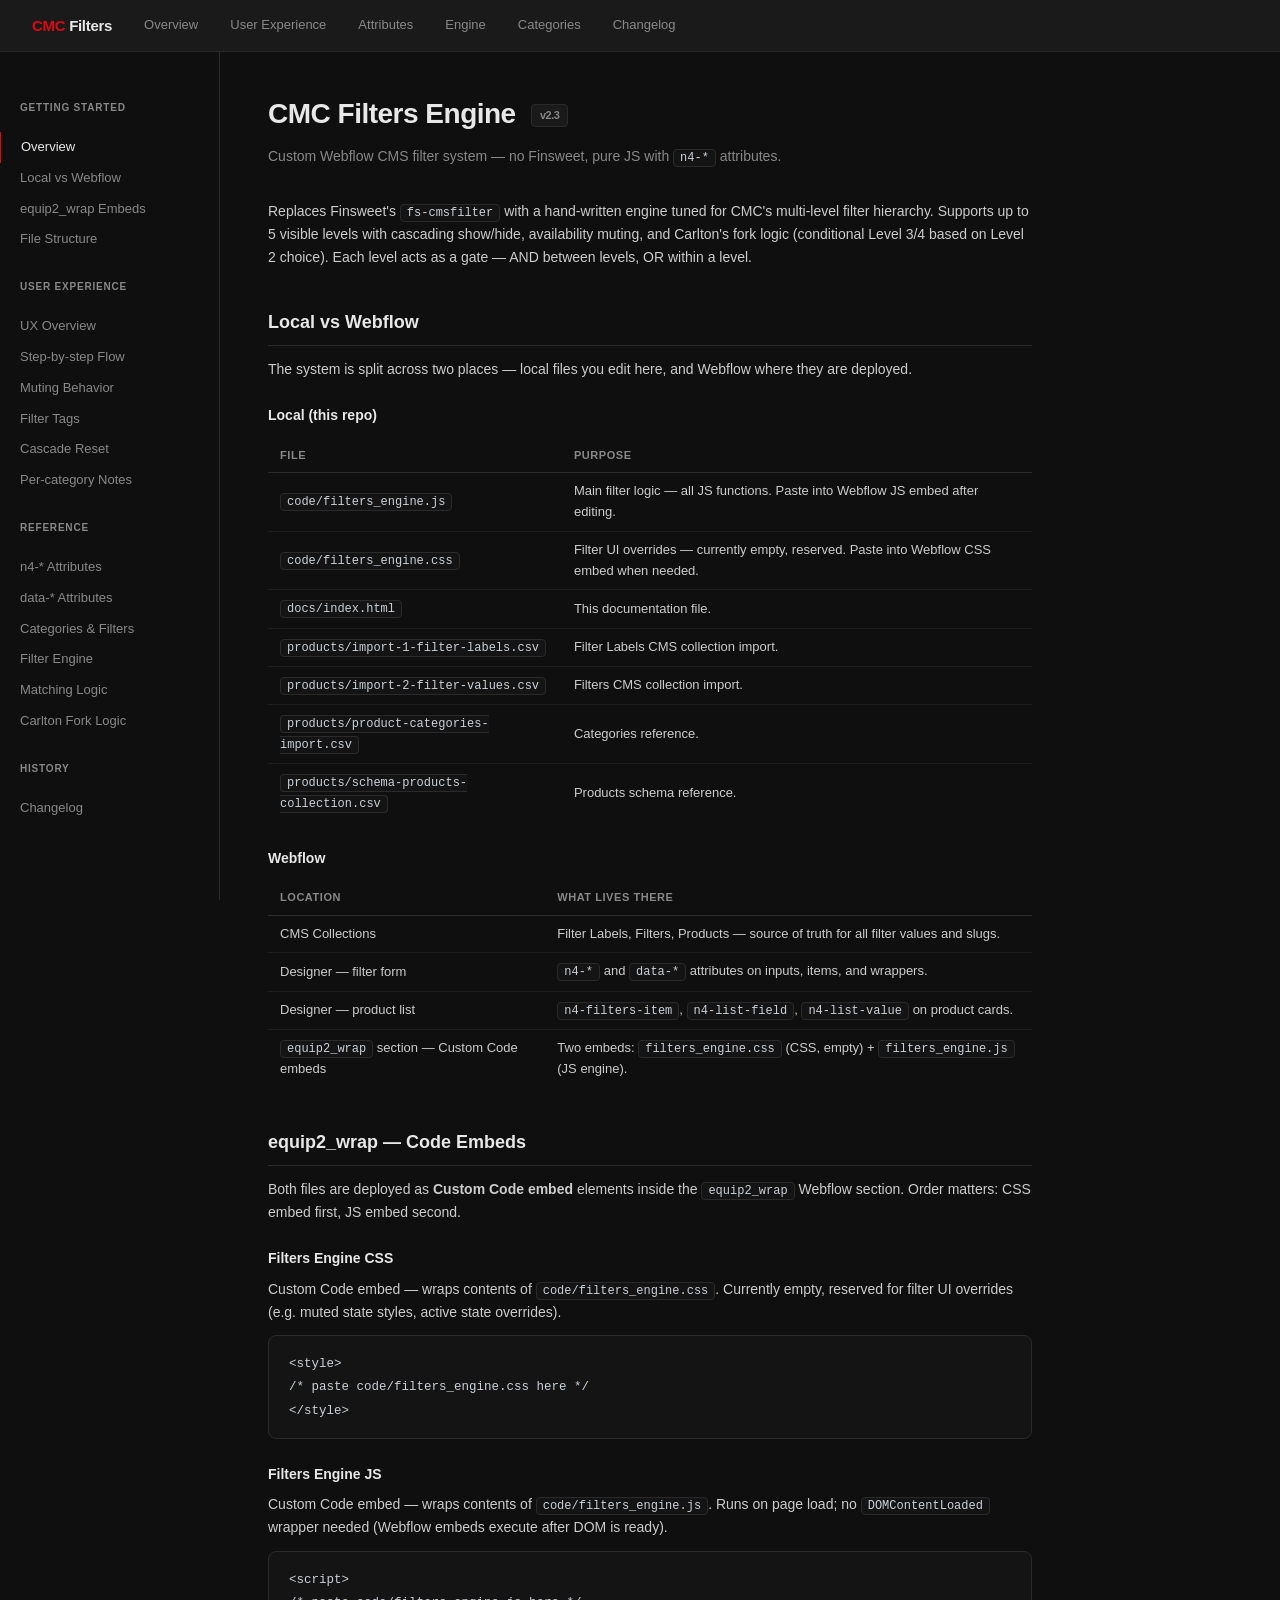
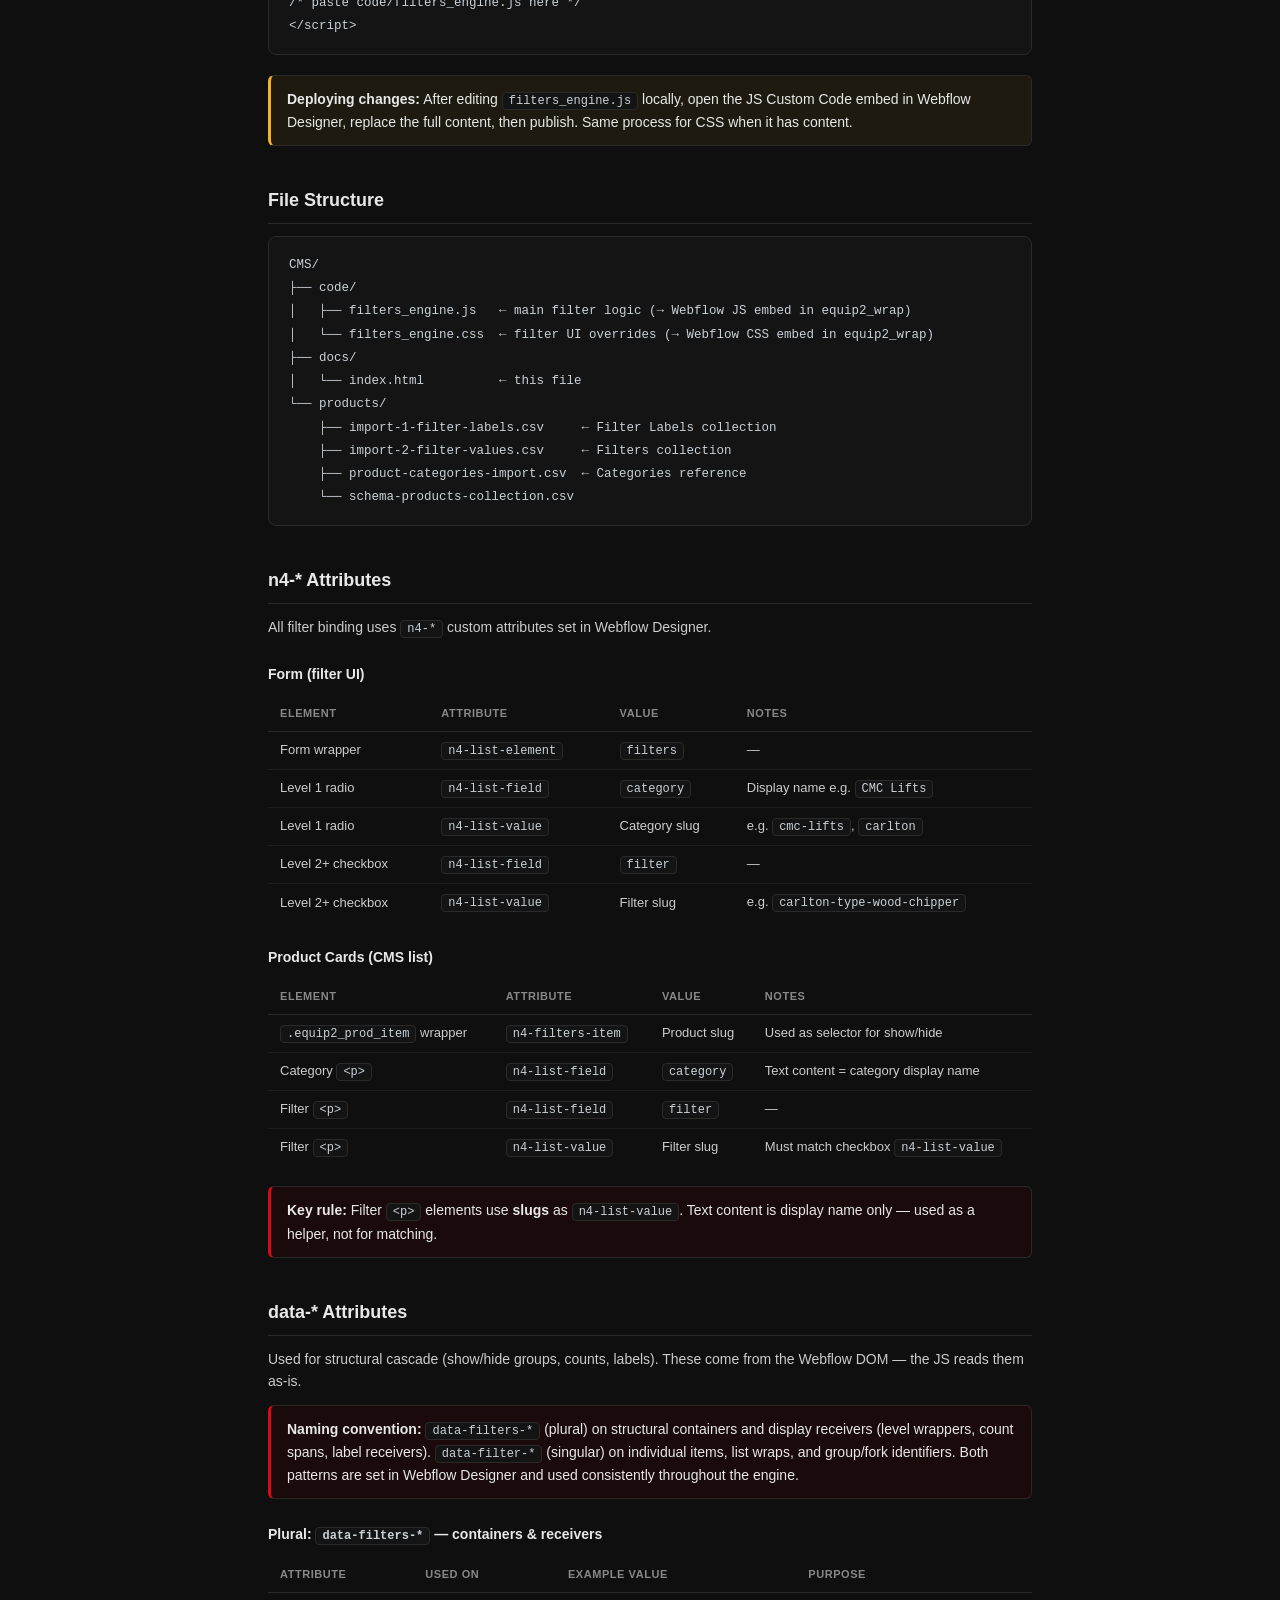
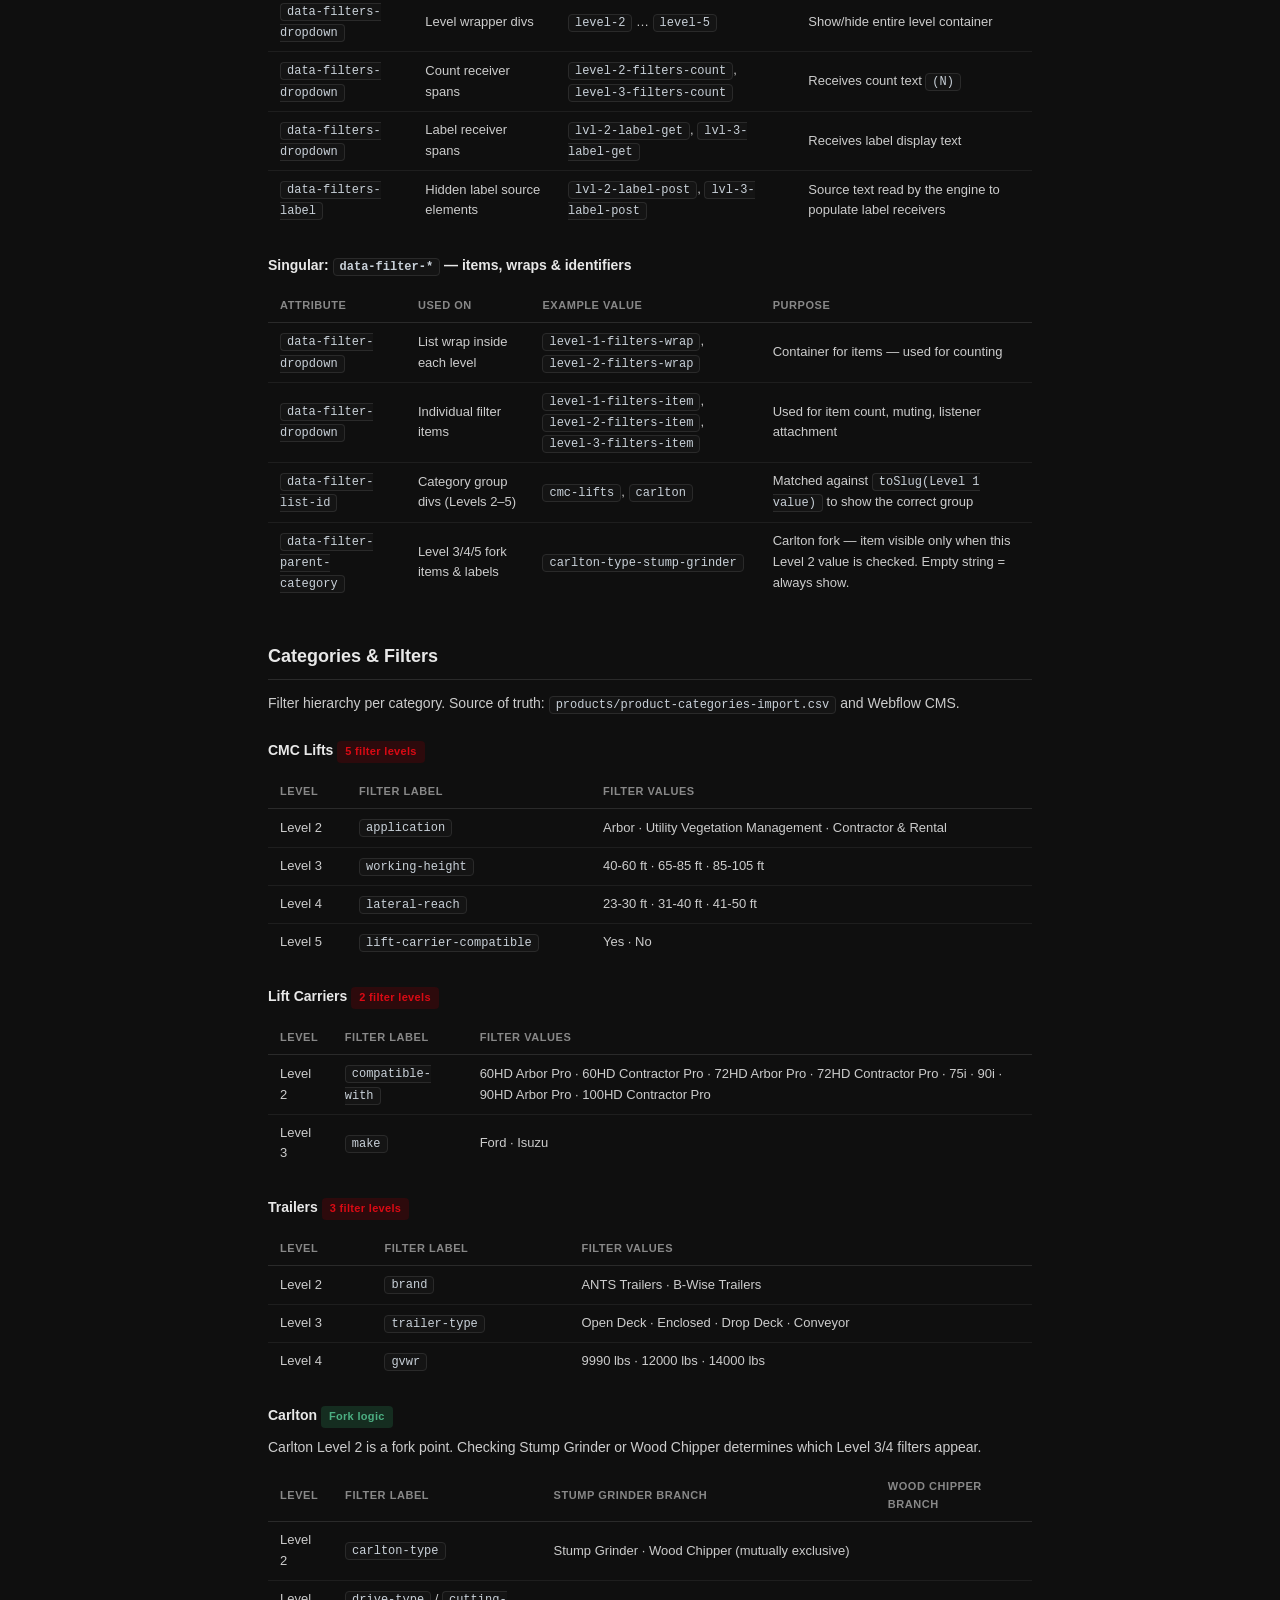
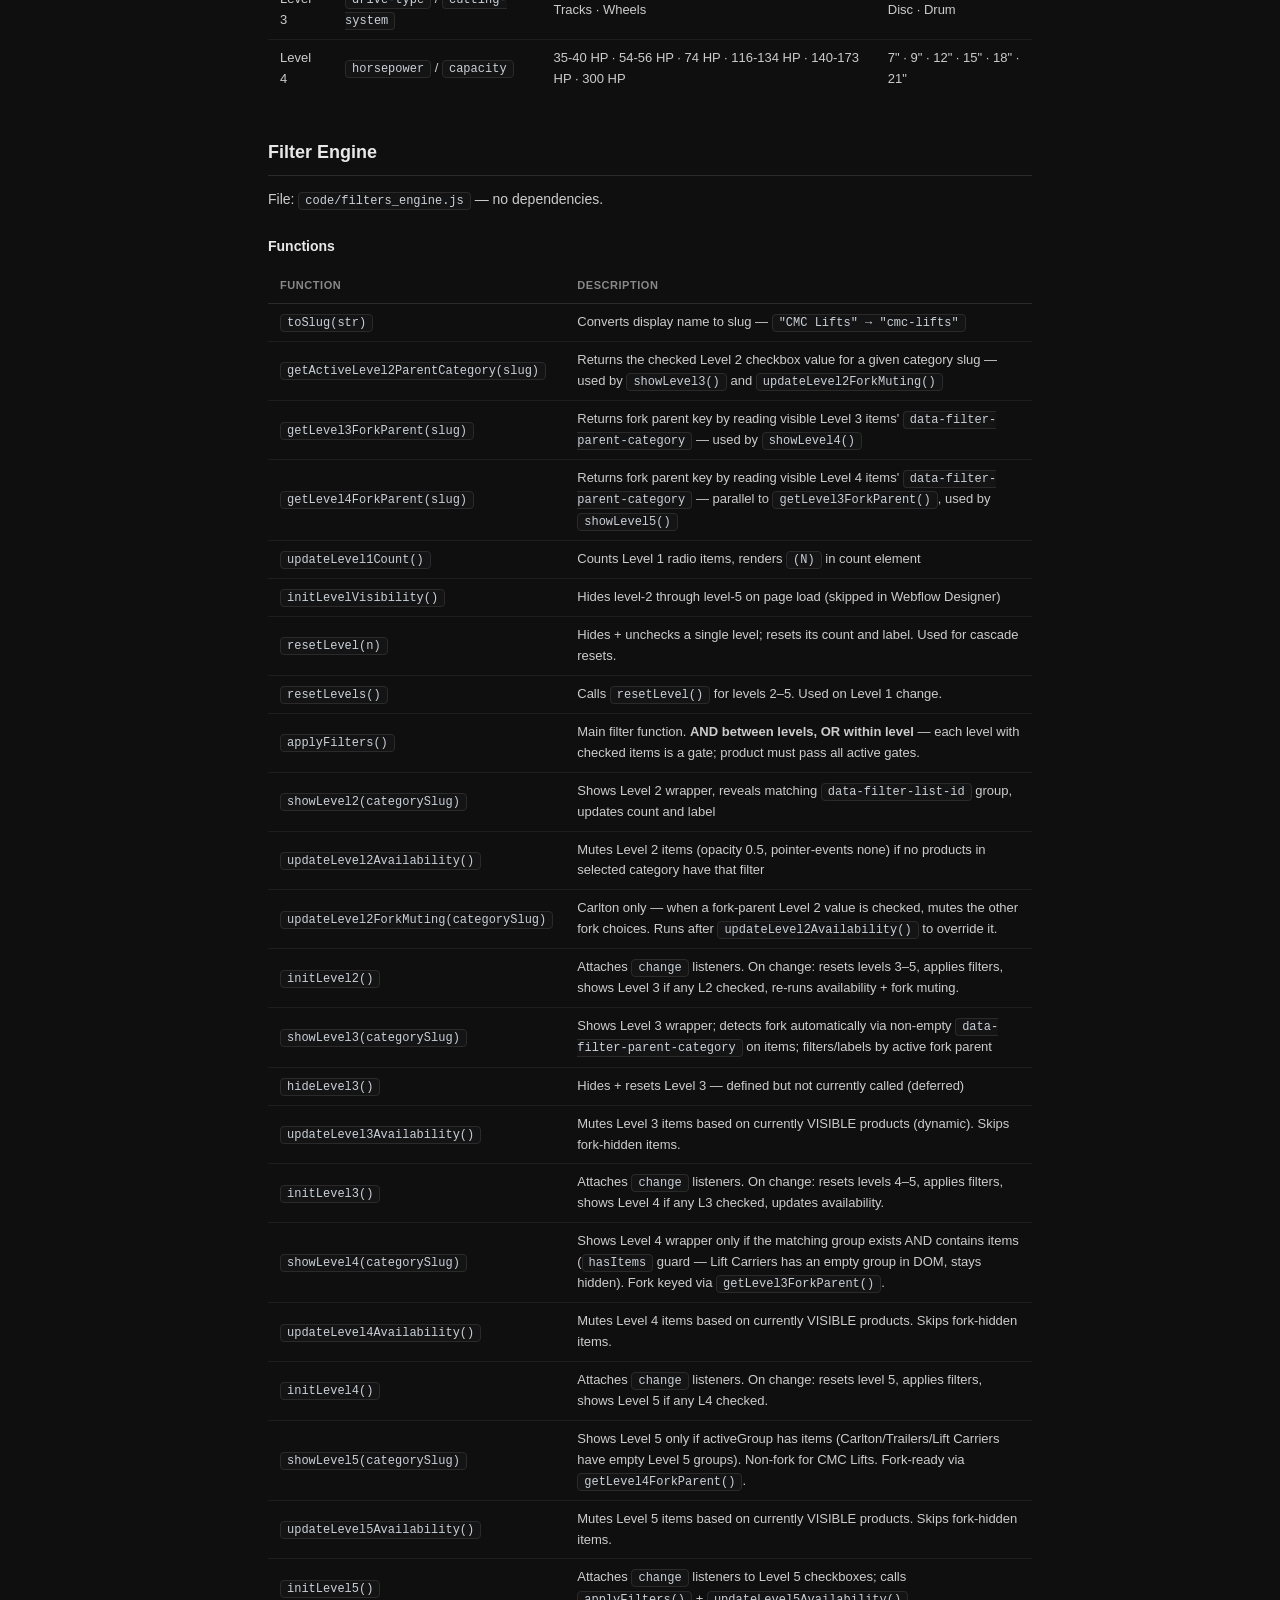
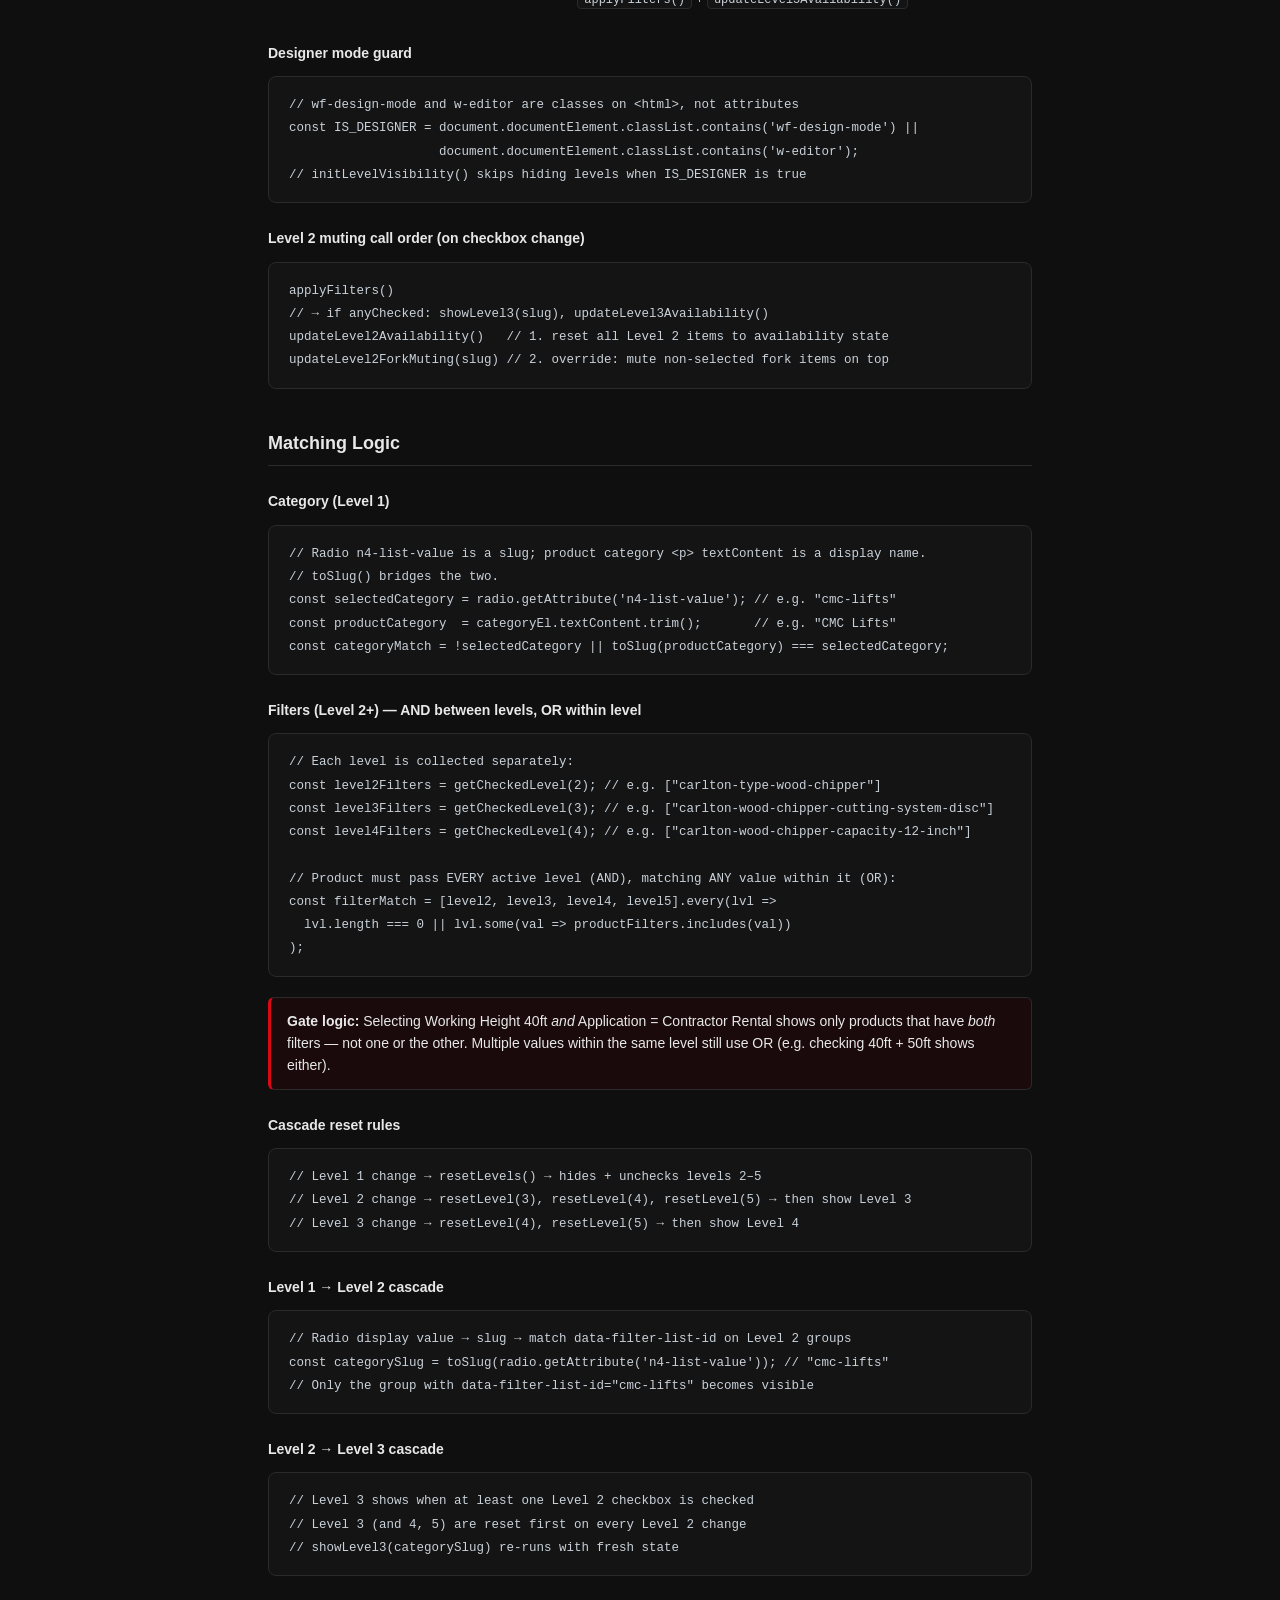
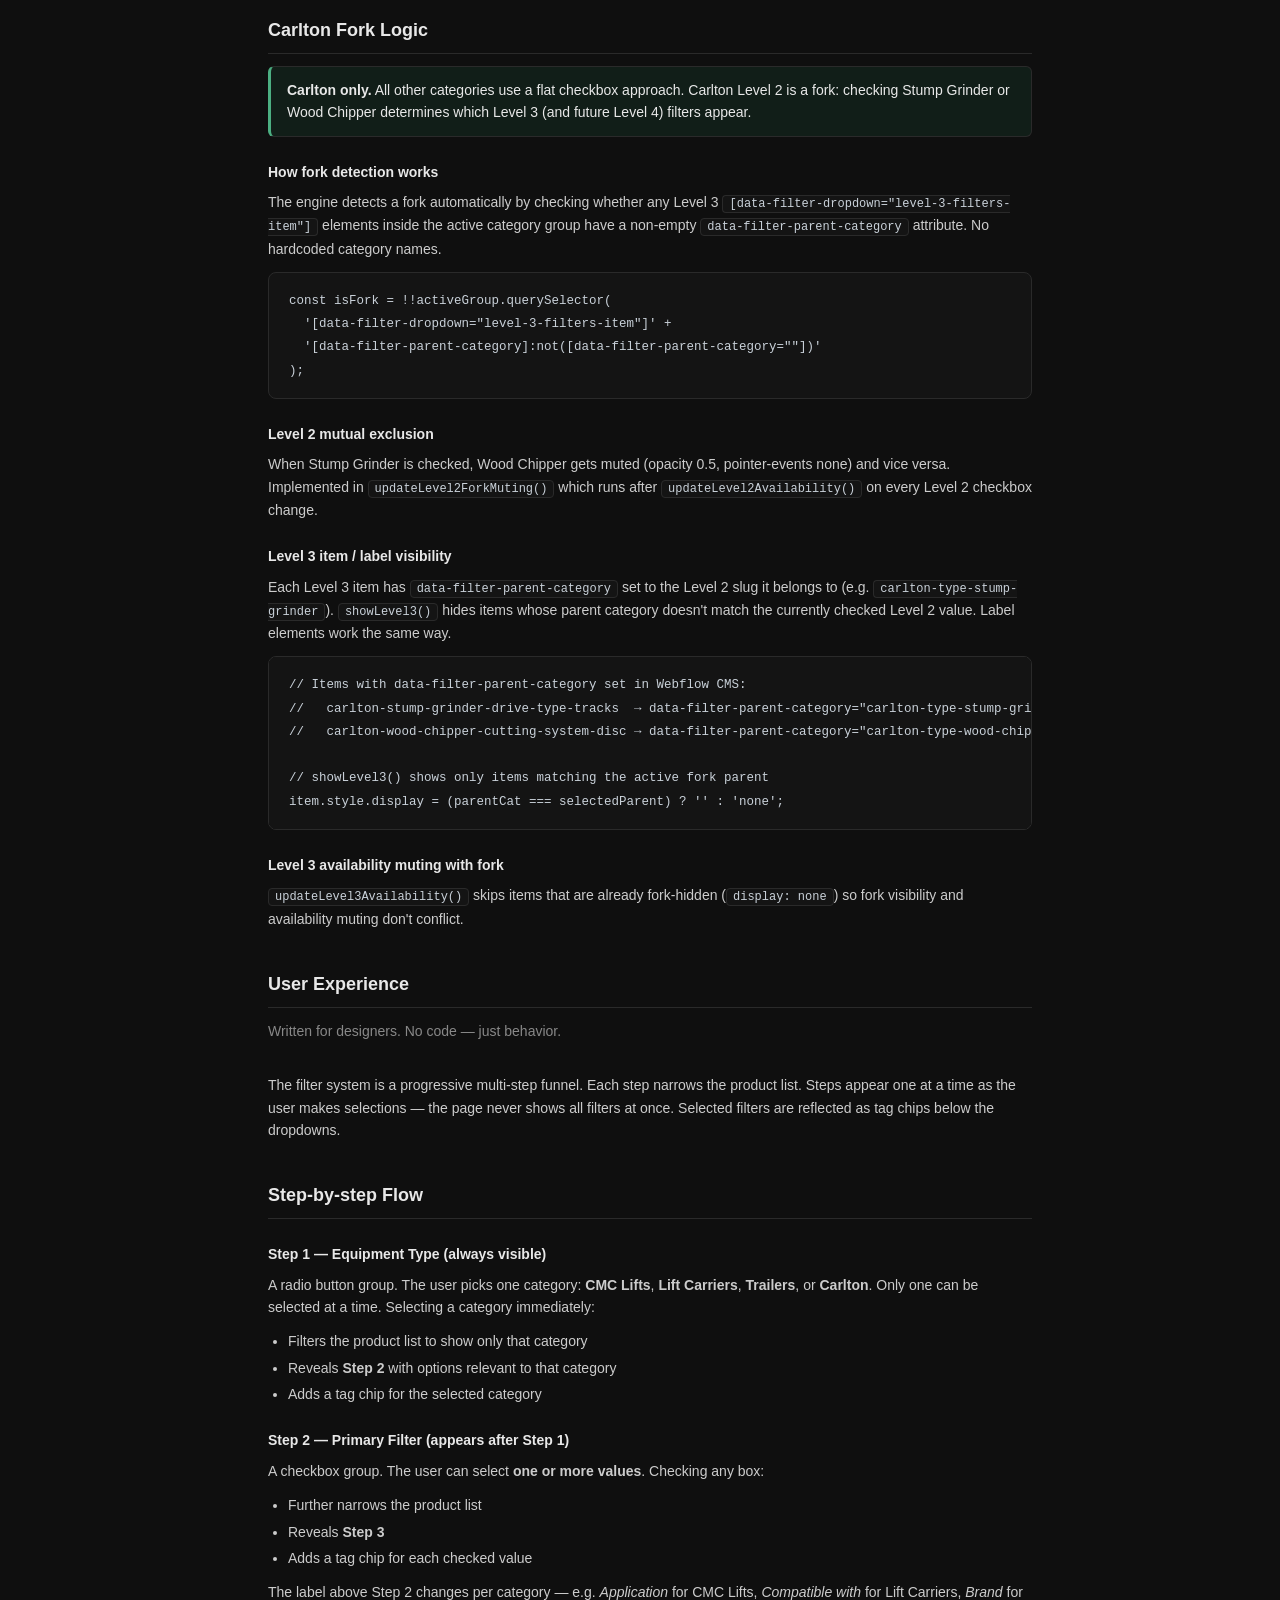
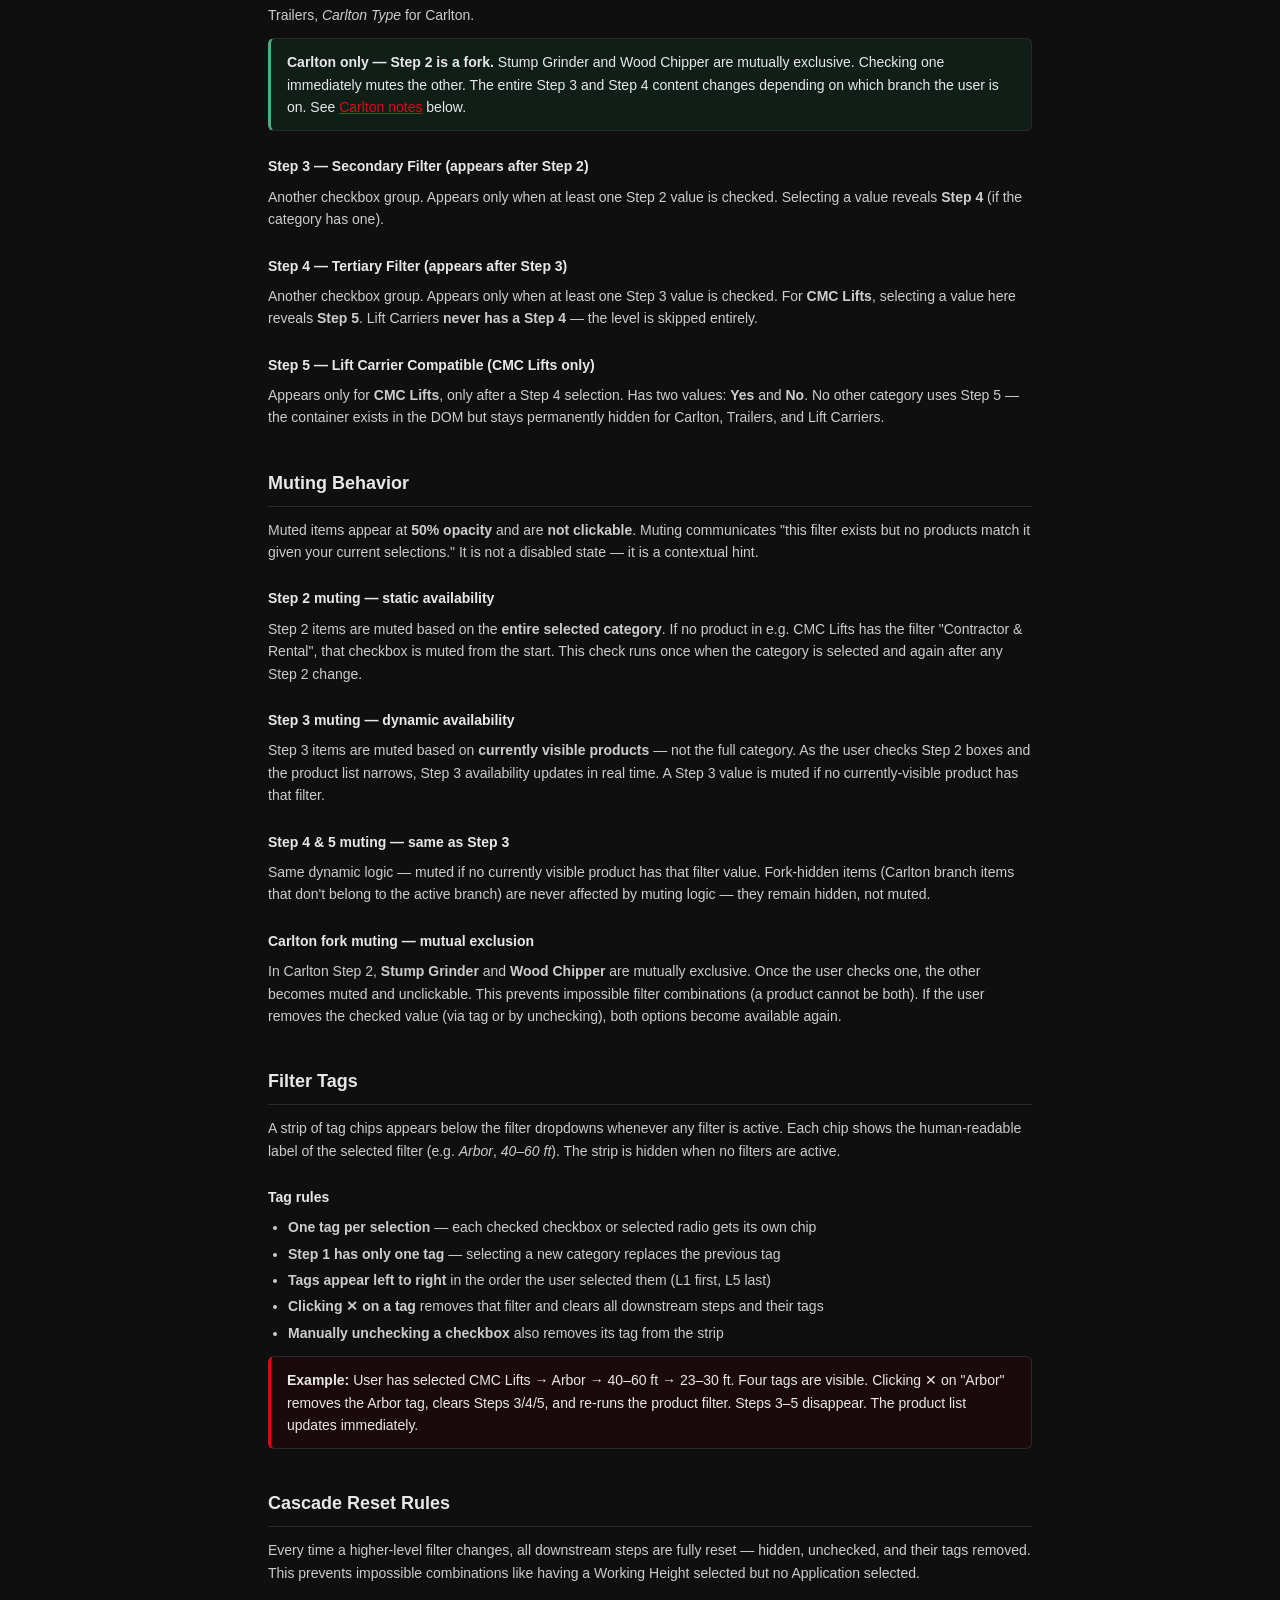
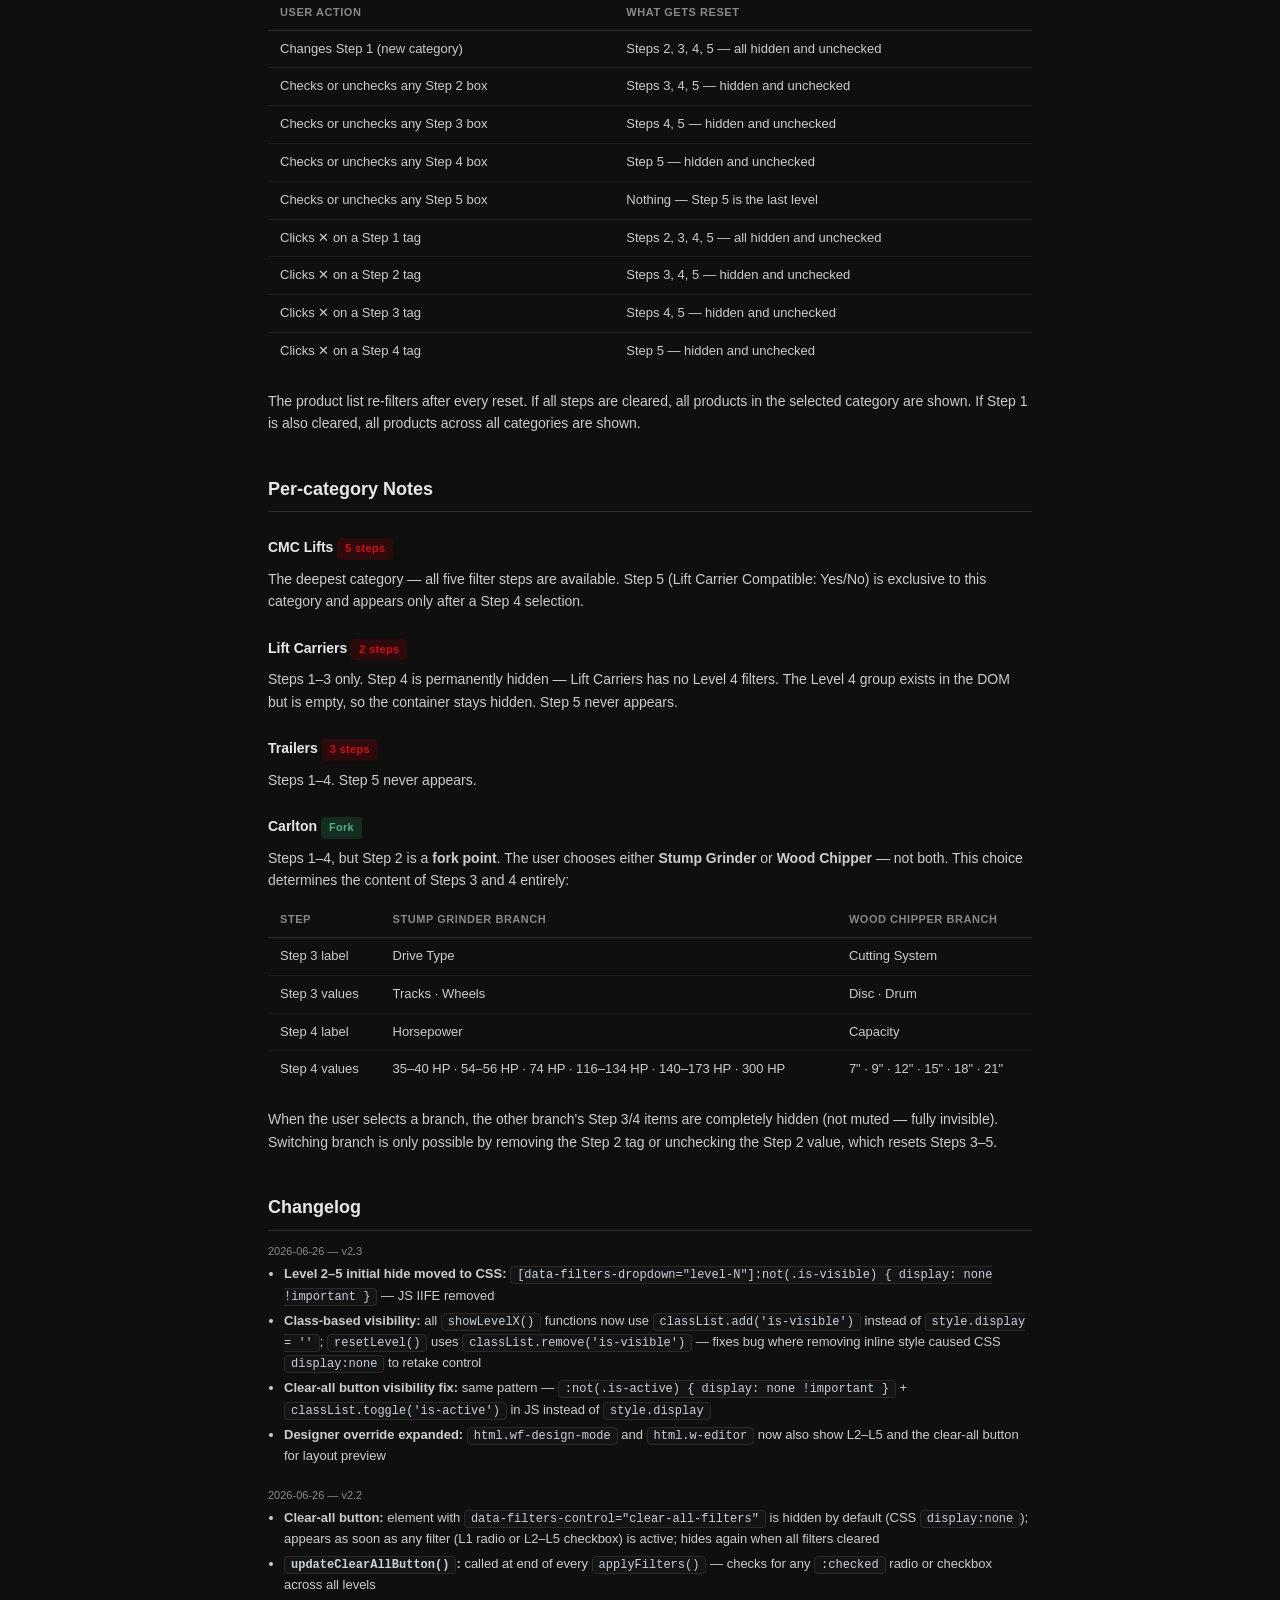
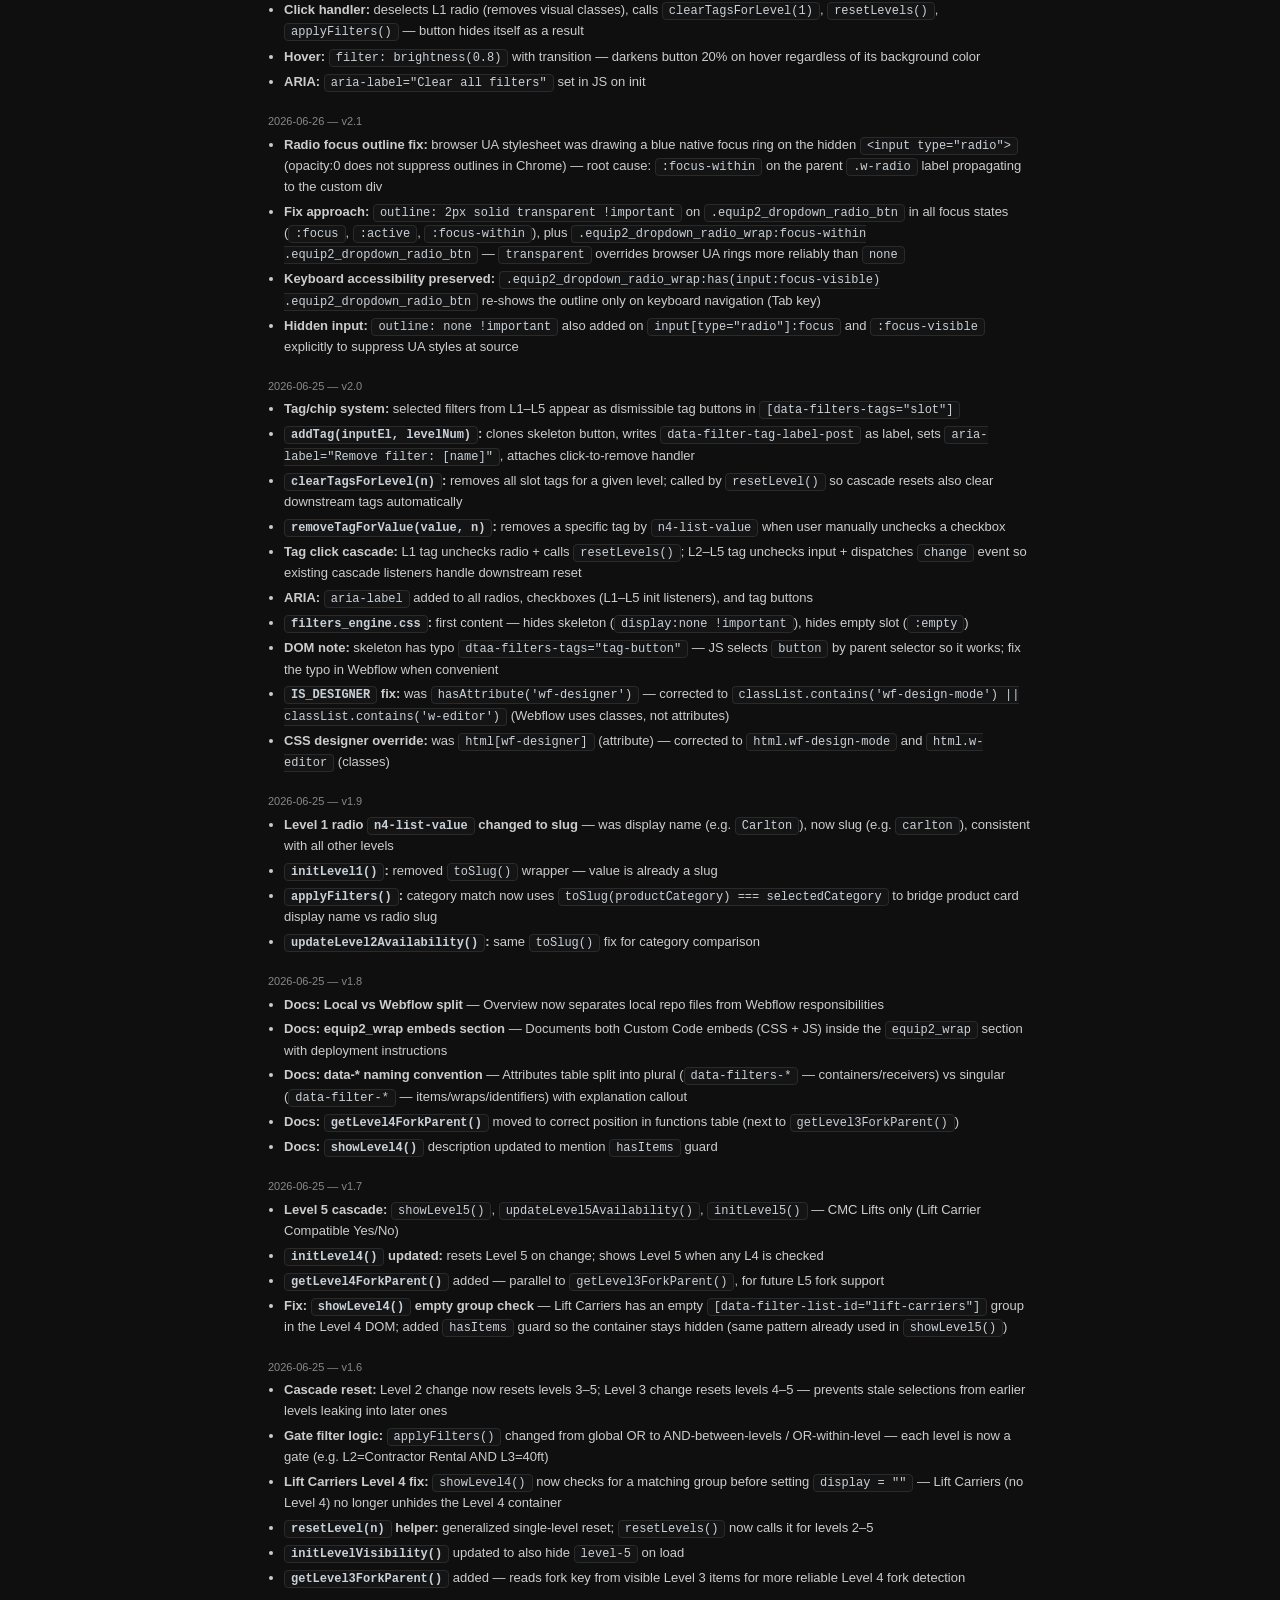
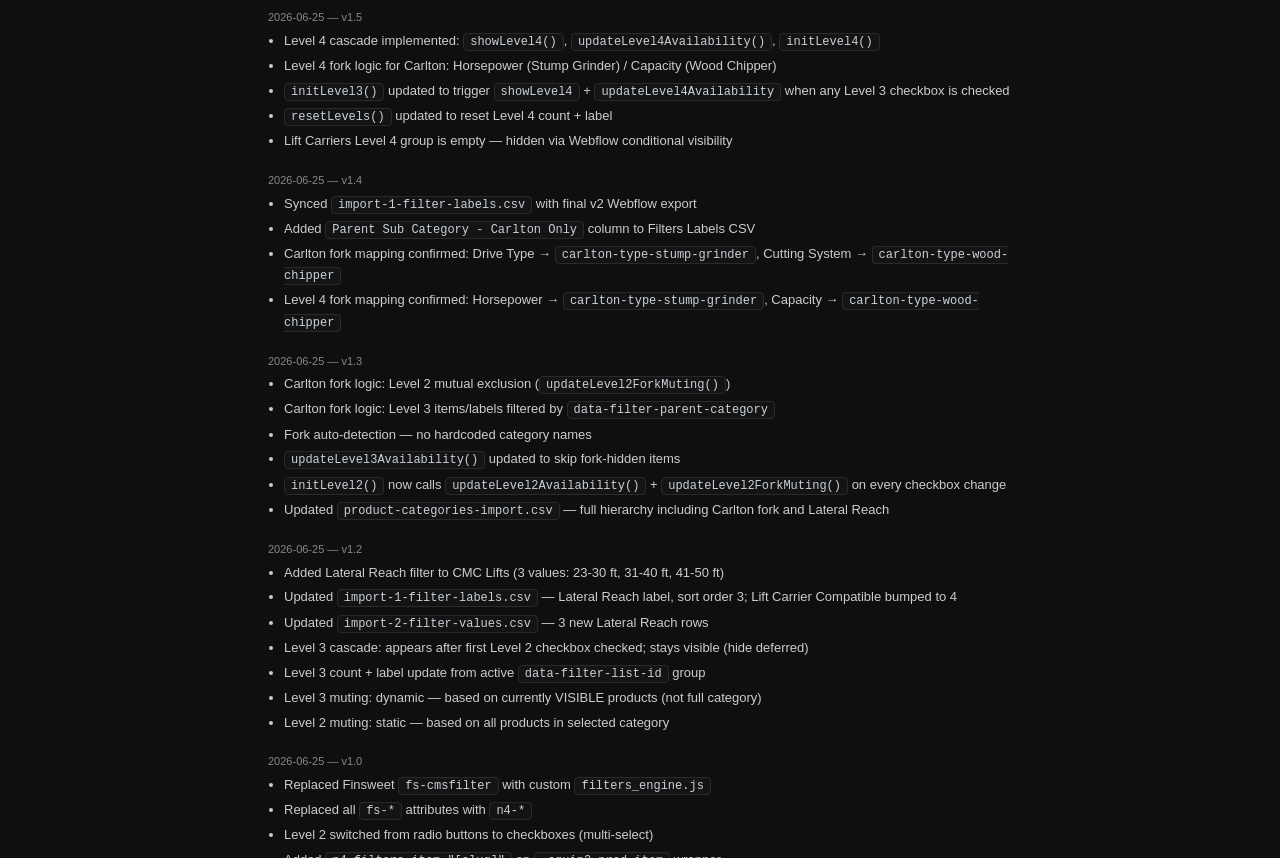
==== commit d2952a9f: "docs: update to v2.3" ====
--- a/docs/index.html
+++ b/docs/index.html
@@ -3,7 +3,7 @@
 <head>
   <meta charset="UTF-8" />
   <meta name="viewport" content="width=device-width, initial-scale=1.0" />
-  <title>CMC Filters Engine v2.2 — Docs</title>
+  <title>CMC Filters Engine v2.3 — Docs</title>
   <style>
     :root {
       --bg: #0f0f0f;
@@ -183,7 +183,7 @@
   <main>
 
     <section id="overview">
-      <h1>CMC Filters Engine <span class="version-tag">v2.2</span></h1>
+      <h1>CMC Filters Engine <span class="version-tag">v2.3</span></h1>
       <p class="subtitle">Custom Webflow CMS filter system — no Finsweet, pure JS with <code>n4-*</code> attributes.</p>
       <p>
         Replaces Finsweet's <code>fs-cmsfilter</code> with a hand-written engine tuned for CMC's
@@ -691,6 +691,16 @@
       <h2>Changelog</h2>
 
       <div class="changelog-entry">
+        <div class="date">2026-06-26 — v2.3</div>
+        <ul>
+          <li><strong>Level 2–5 initial hide moved to CSS:</strong> <code>[data-filters-dropdown="level-N"]:not(.is-visible) { display: none !important }</code> — JS IIFE removed</li>
+          <li><strong>Class-based visibility:</strong> all <code>showLevelX()</code> functions now use <code>classList.add('is-visible')</code> instead of <code>style.display = ''</code>; <code>resetLevel()</code> uses <code>classList.remove('is-visible')</code> — fixes bug where removing inline style caused CSS <code>display:none</code> to retake control</li>
+          <li><strong>Clear-all button visibility fix:</strong> same pattern — <code>:not(.is-active) { display: none !important }</code> + <code>classList.toggle('is-active')</code> in JS instead of <code>style.display</code></li>
+          <li><strong>Designer override expanded:</strong> <code>html.wf-design-mode</code> and <code>html.w-editor</code> now also show L2–L5 and the clear-all button for layout preview</li>
+        </ul>
+      </div>
+
+      <div class="changelog-entry">
         <div class="date">2026-06-26 — v2.2</div>
         <ul>
           <li><strong>Clear-all button:</strong> element with <code>data-filters-control="clear-all-filters"</code> is hidden by default (CSS <code>display:none</code>); appears as soon as any filter (L1 radio or L2–L5 checkbox) is active; hides again when all filters cleared</li>
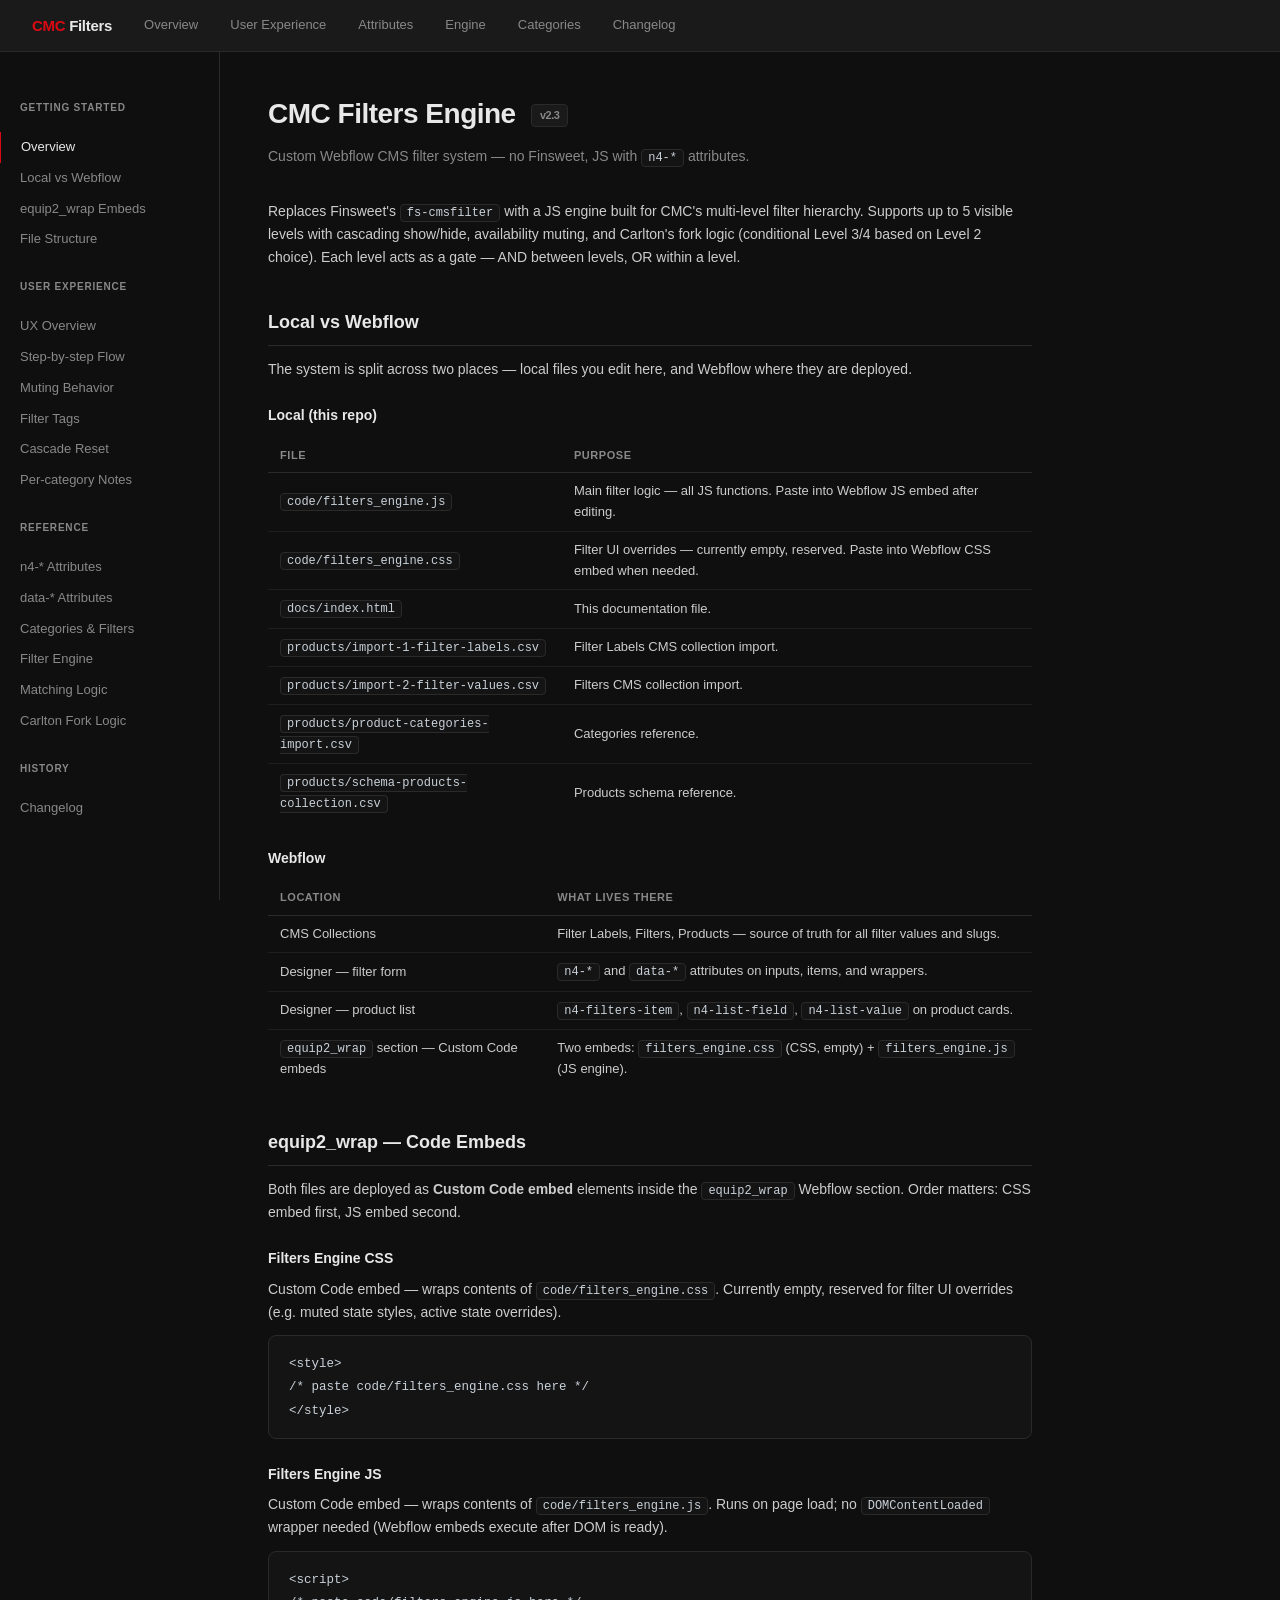
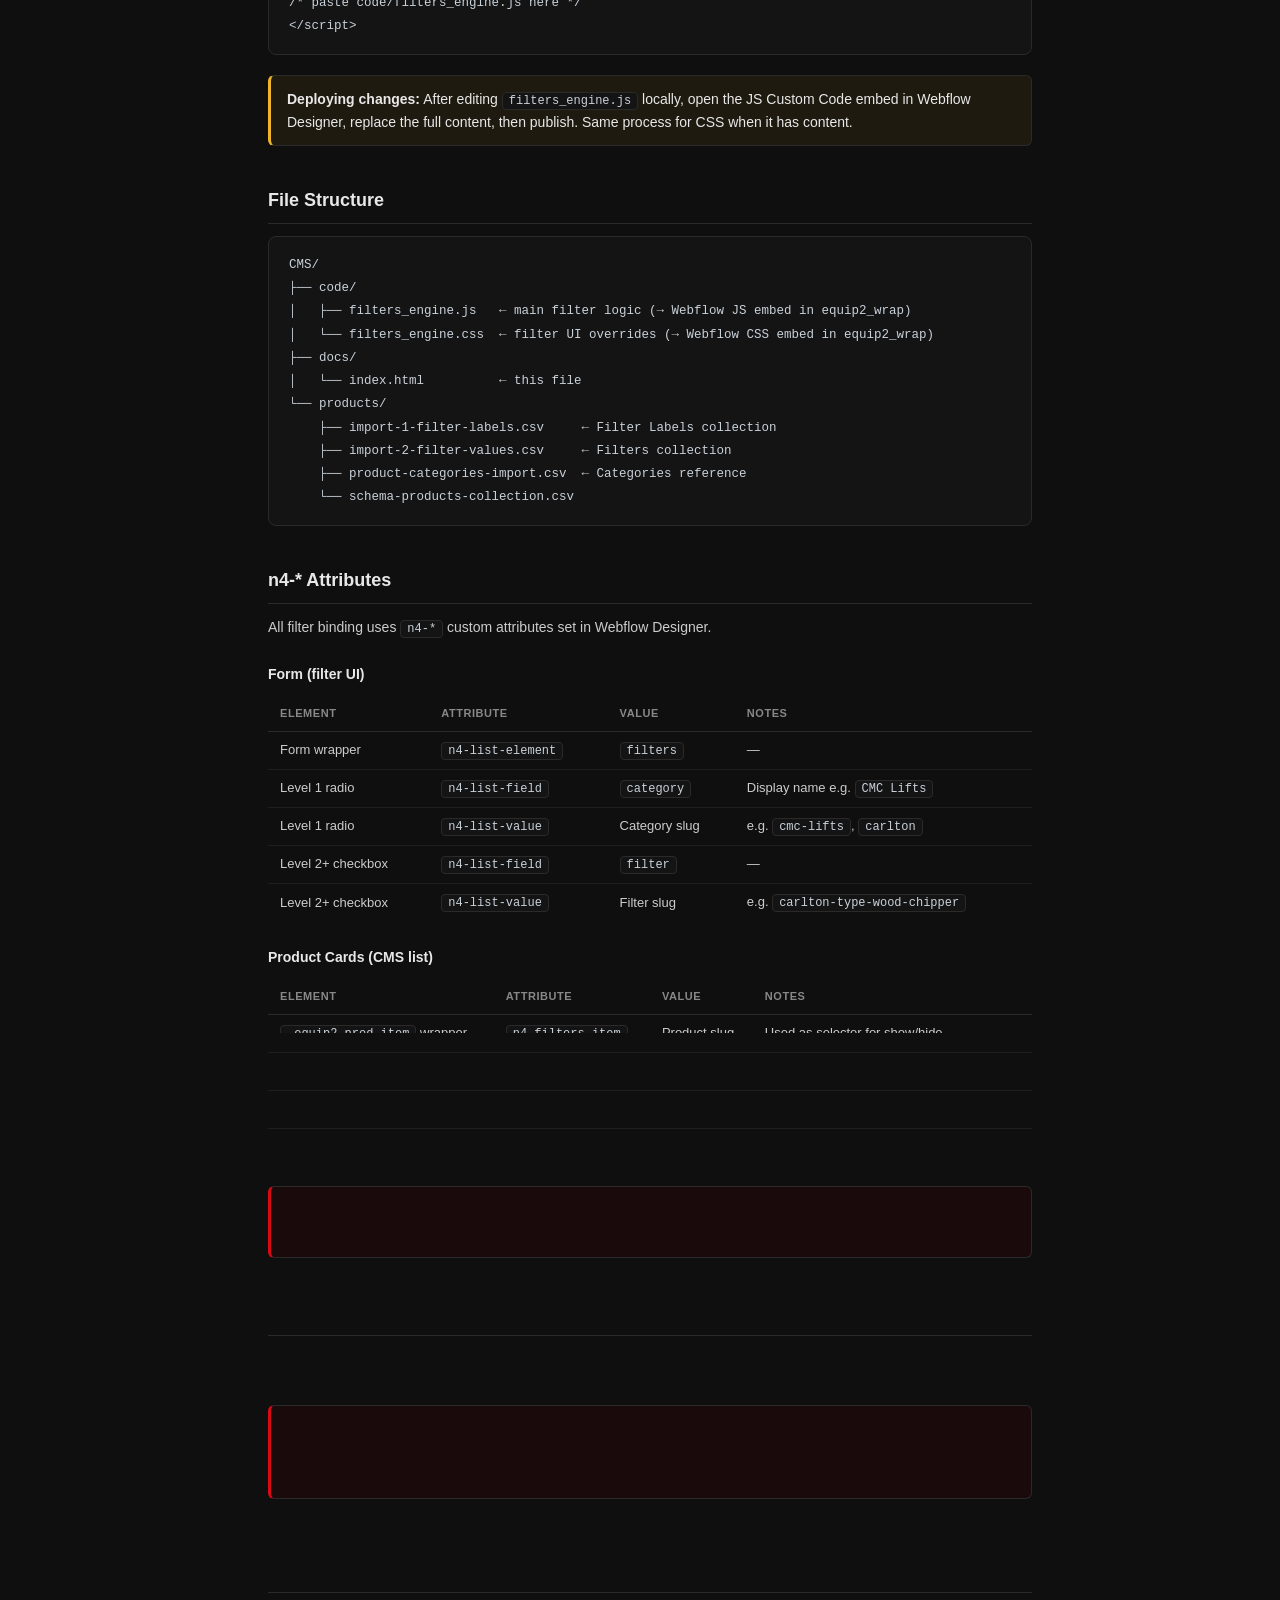
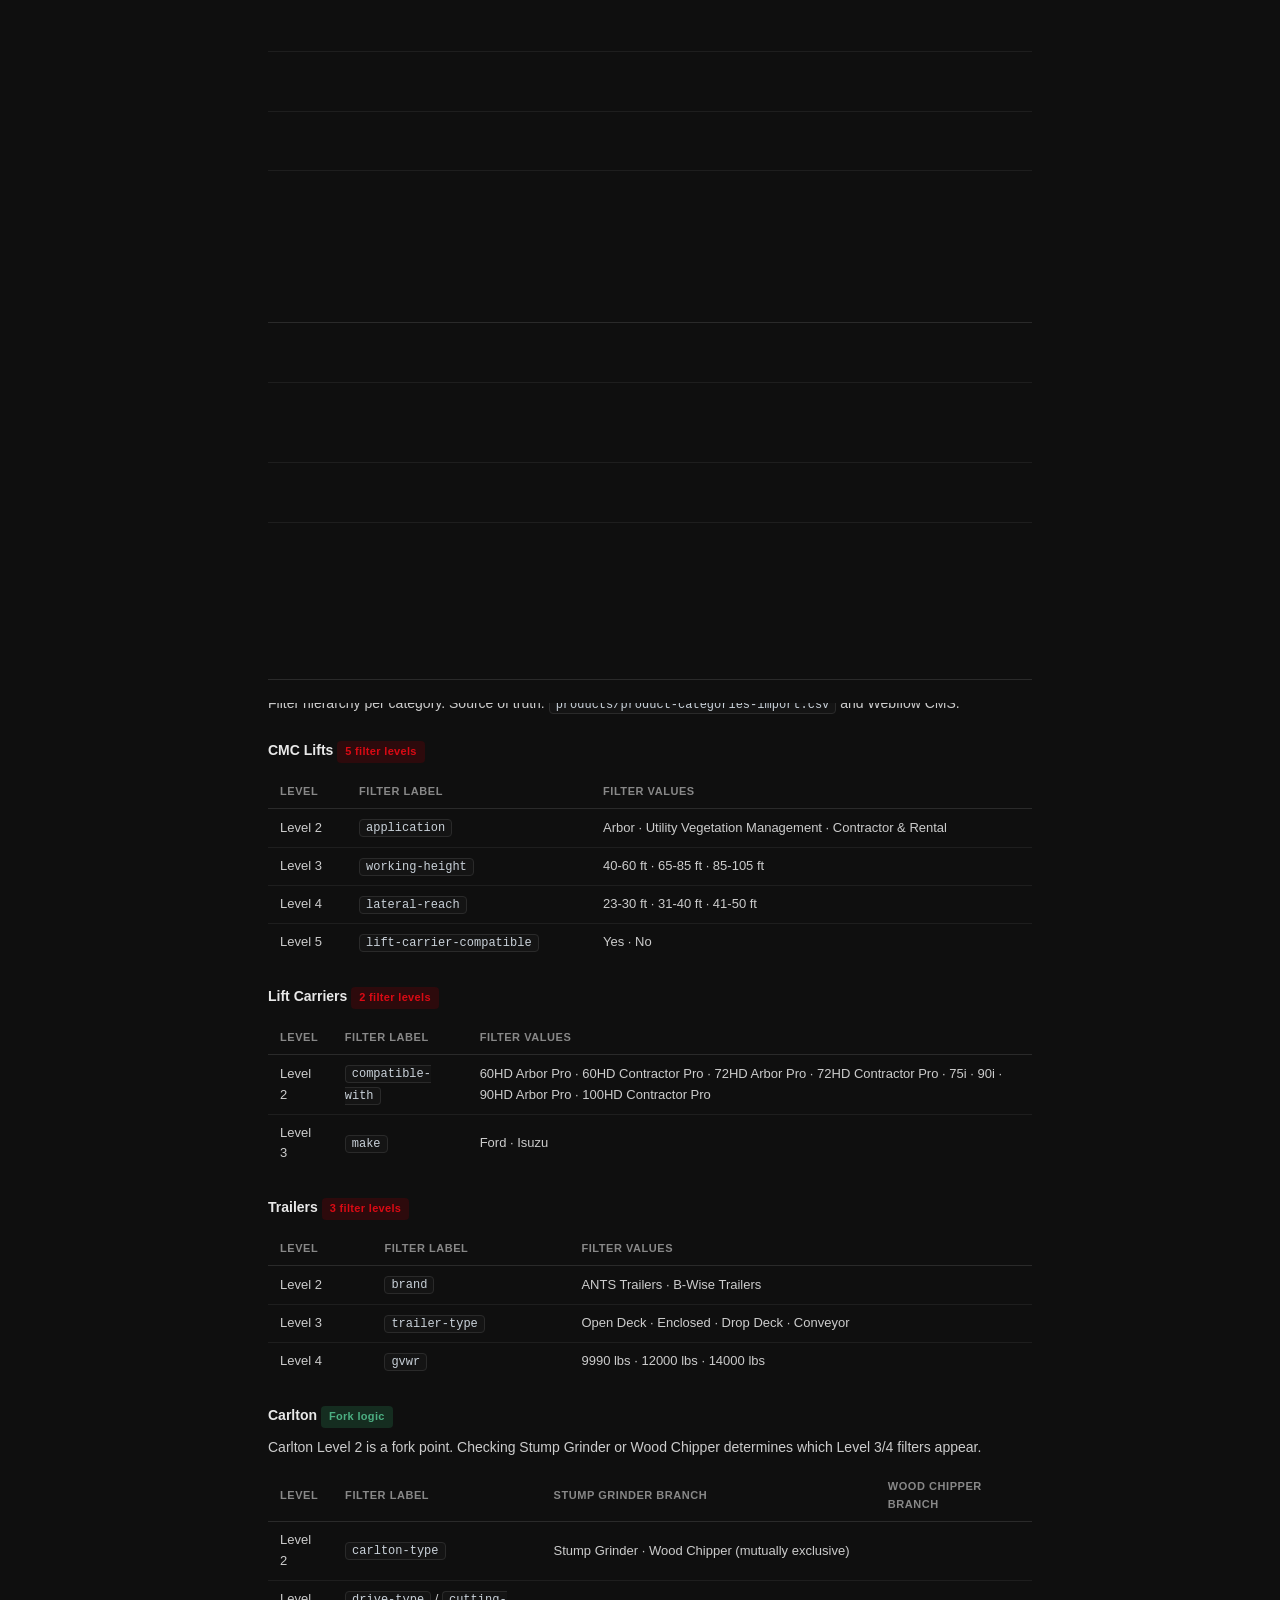
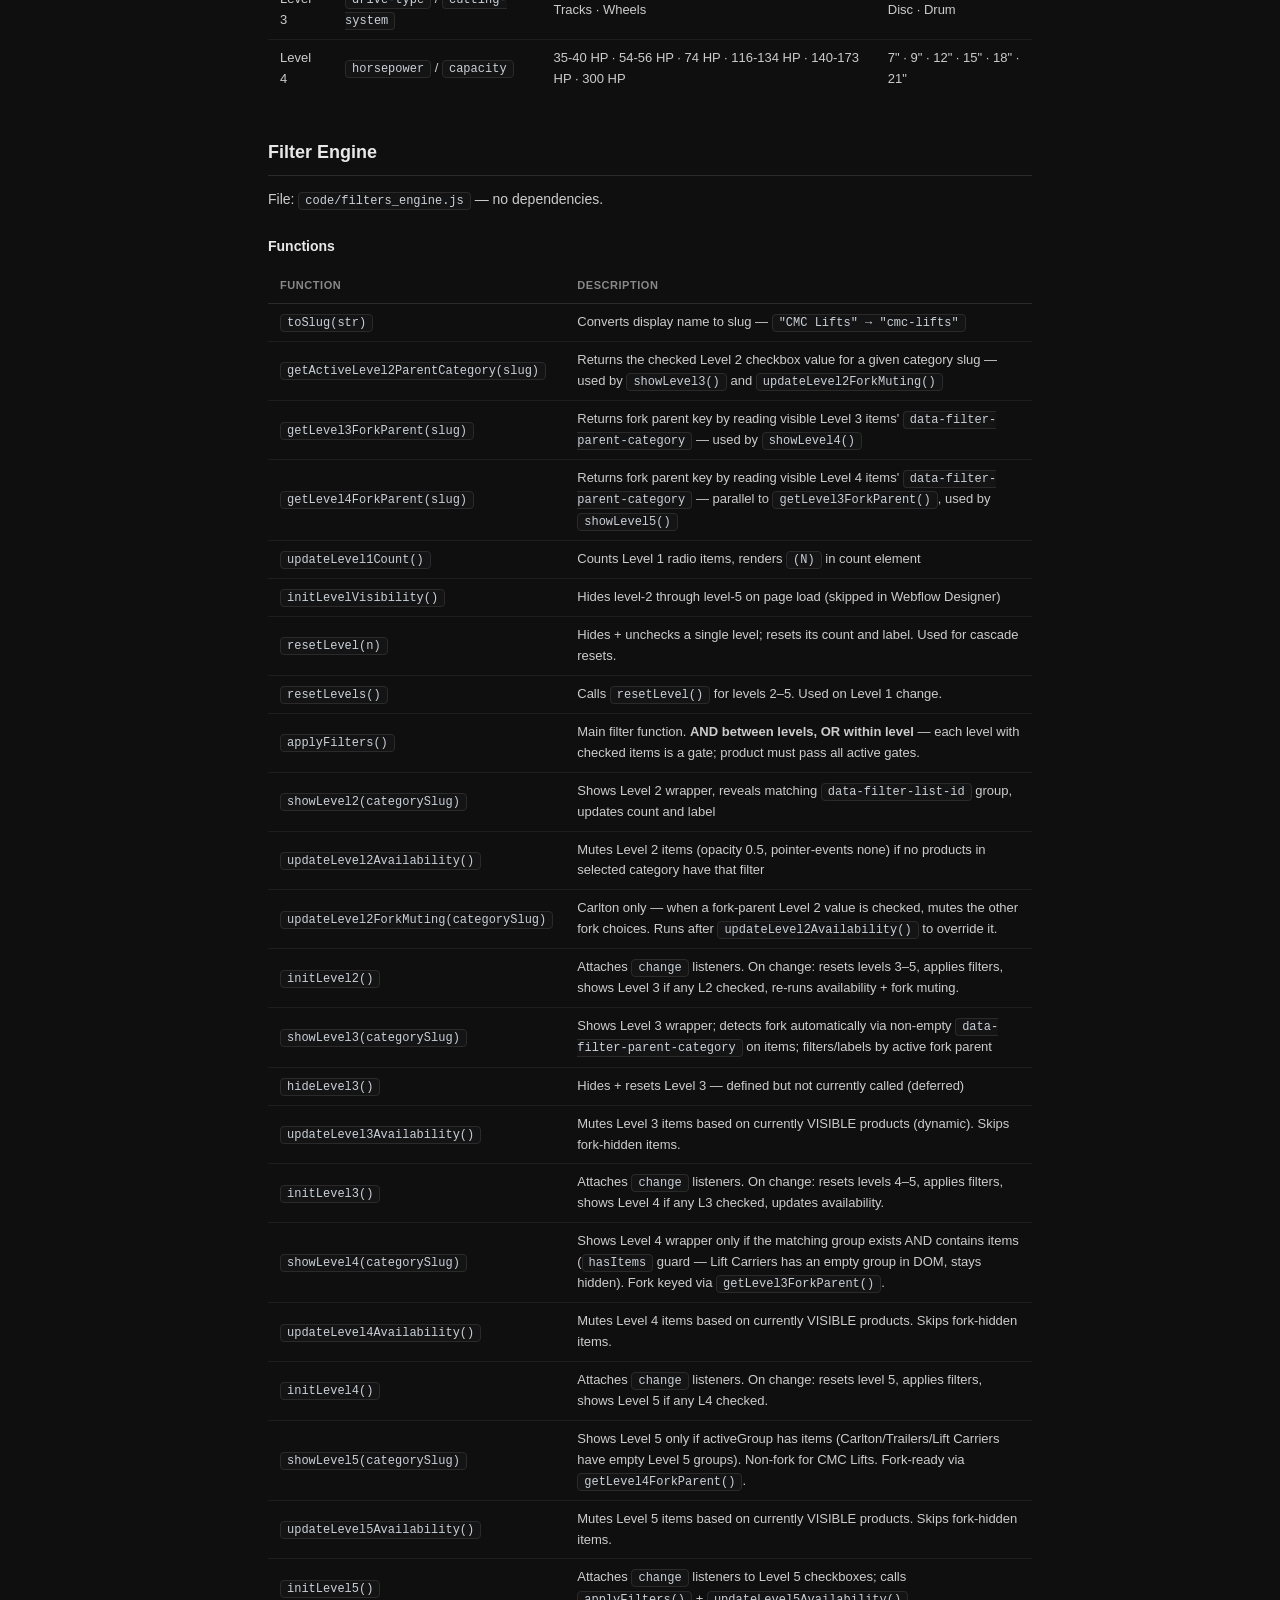
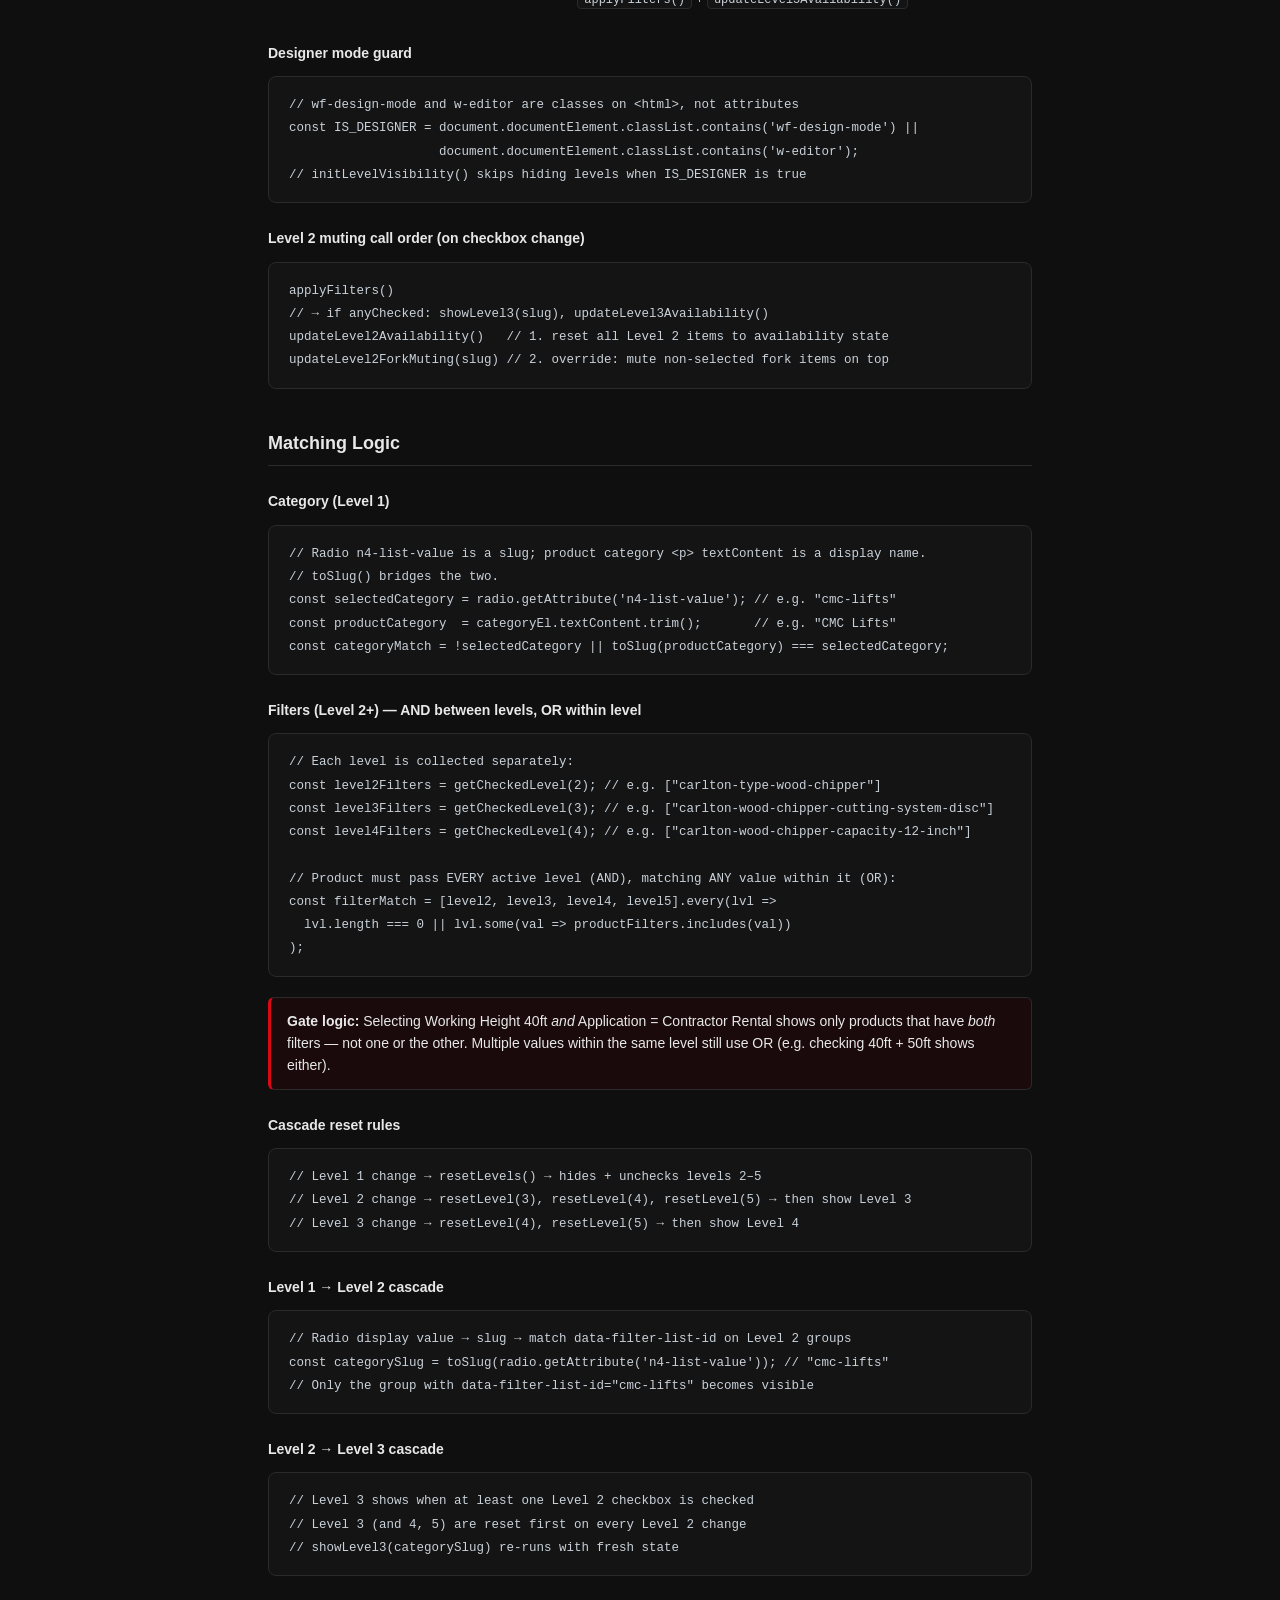
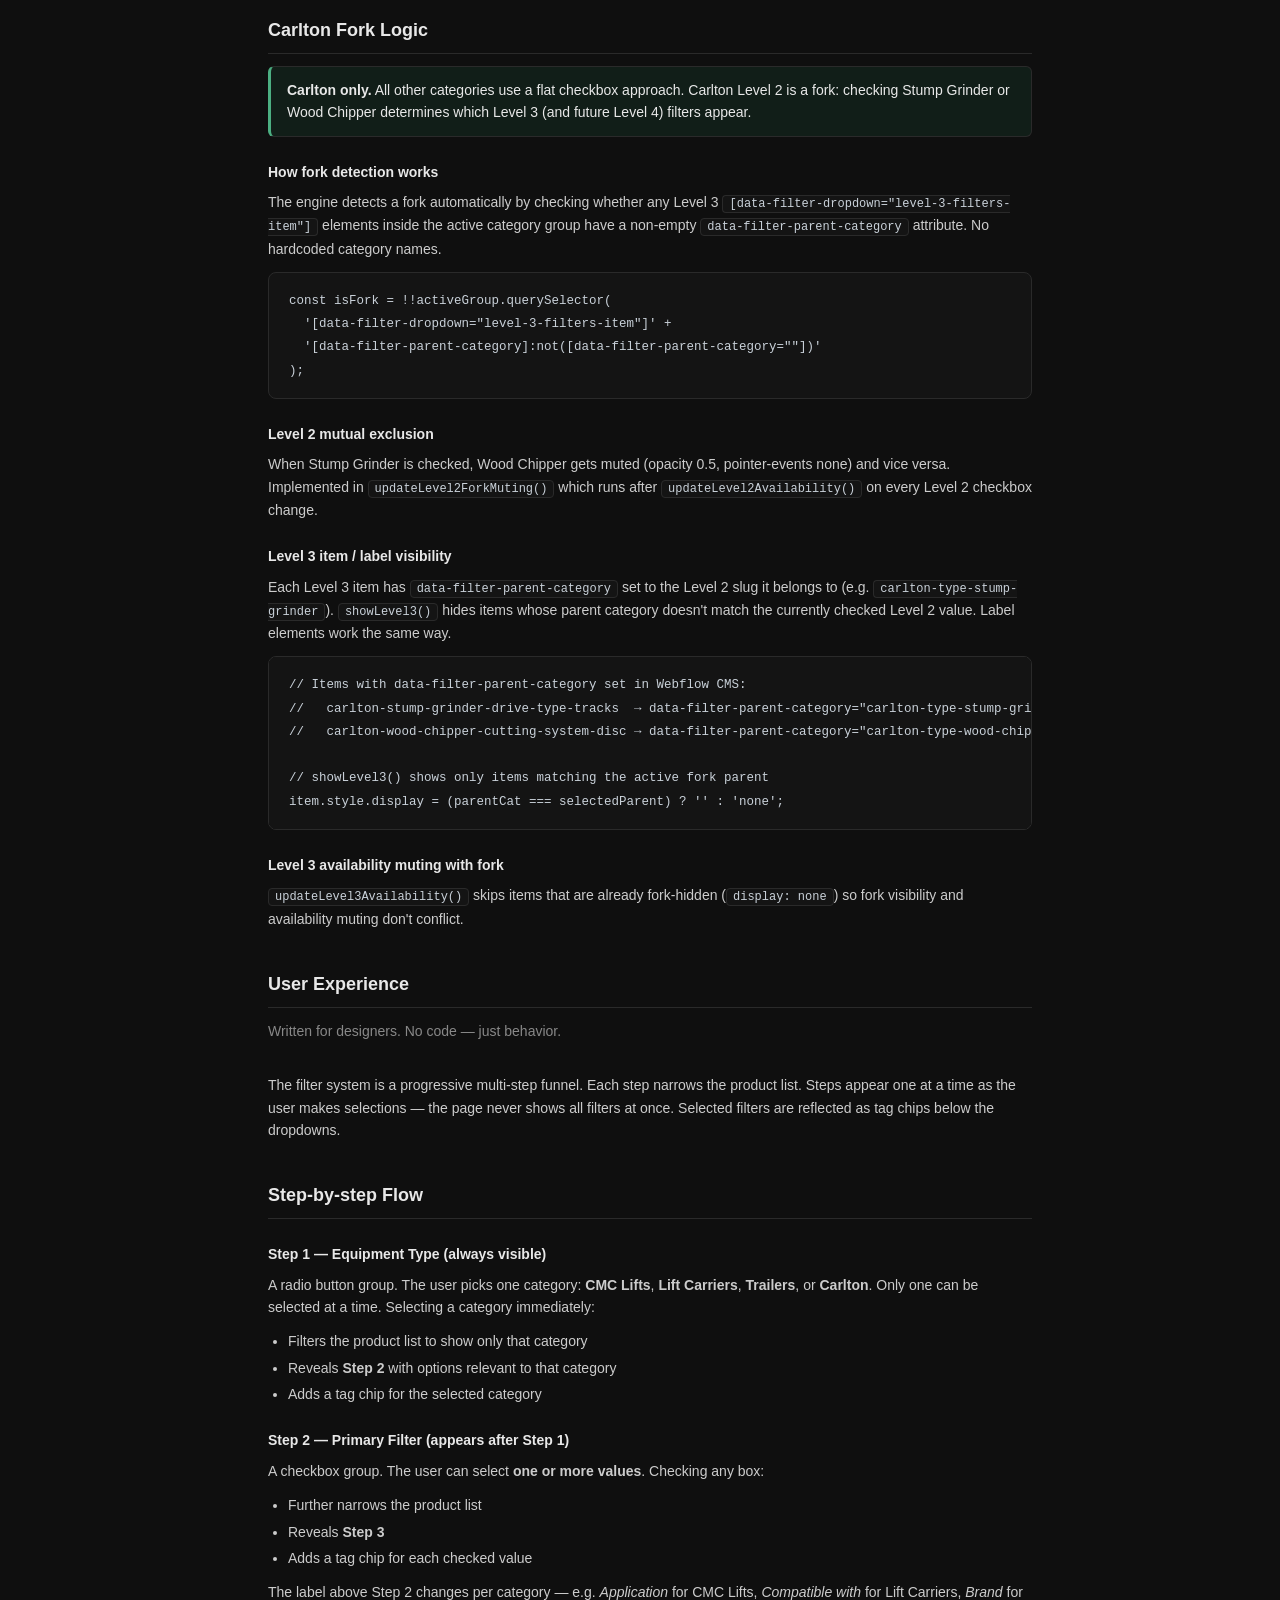
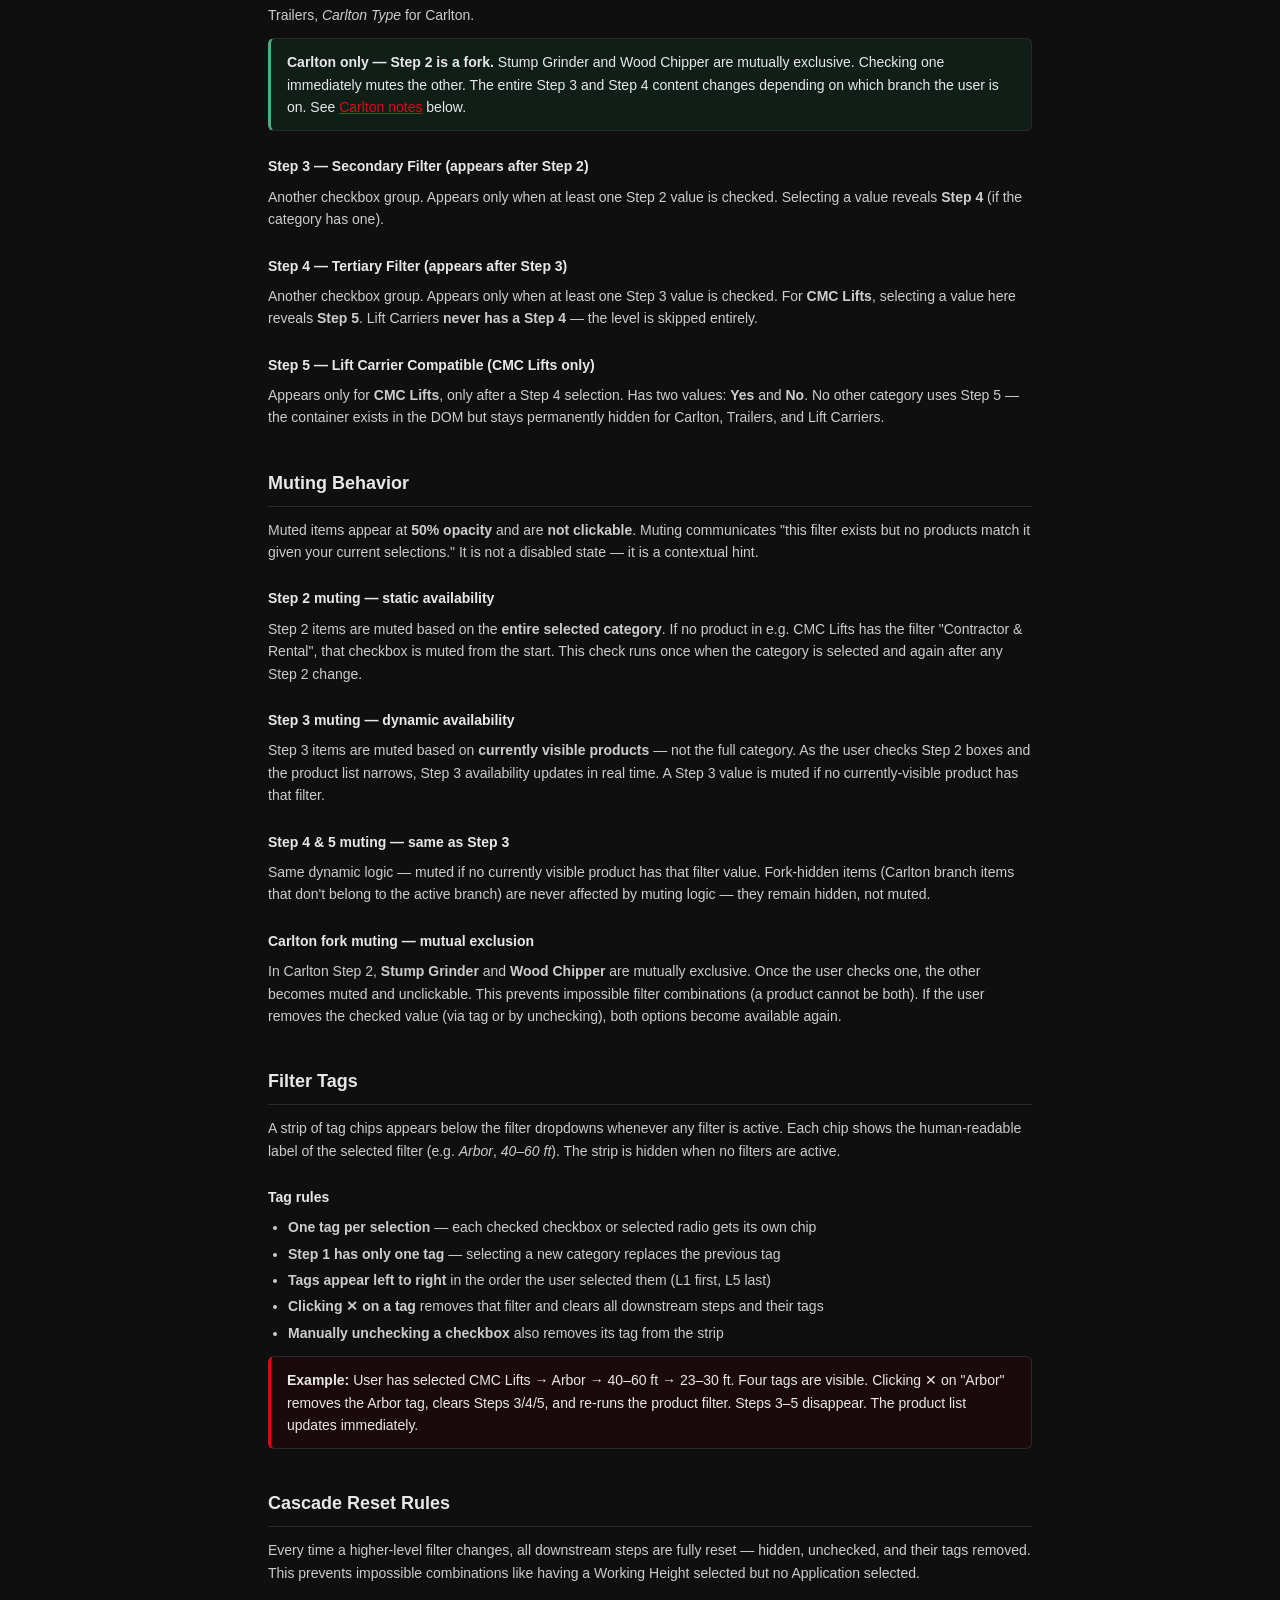
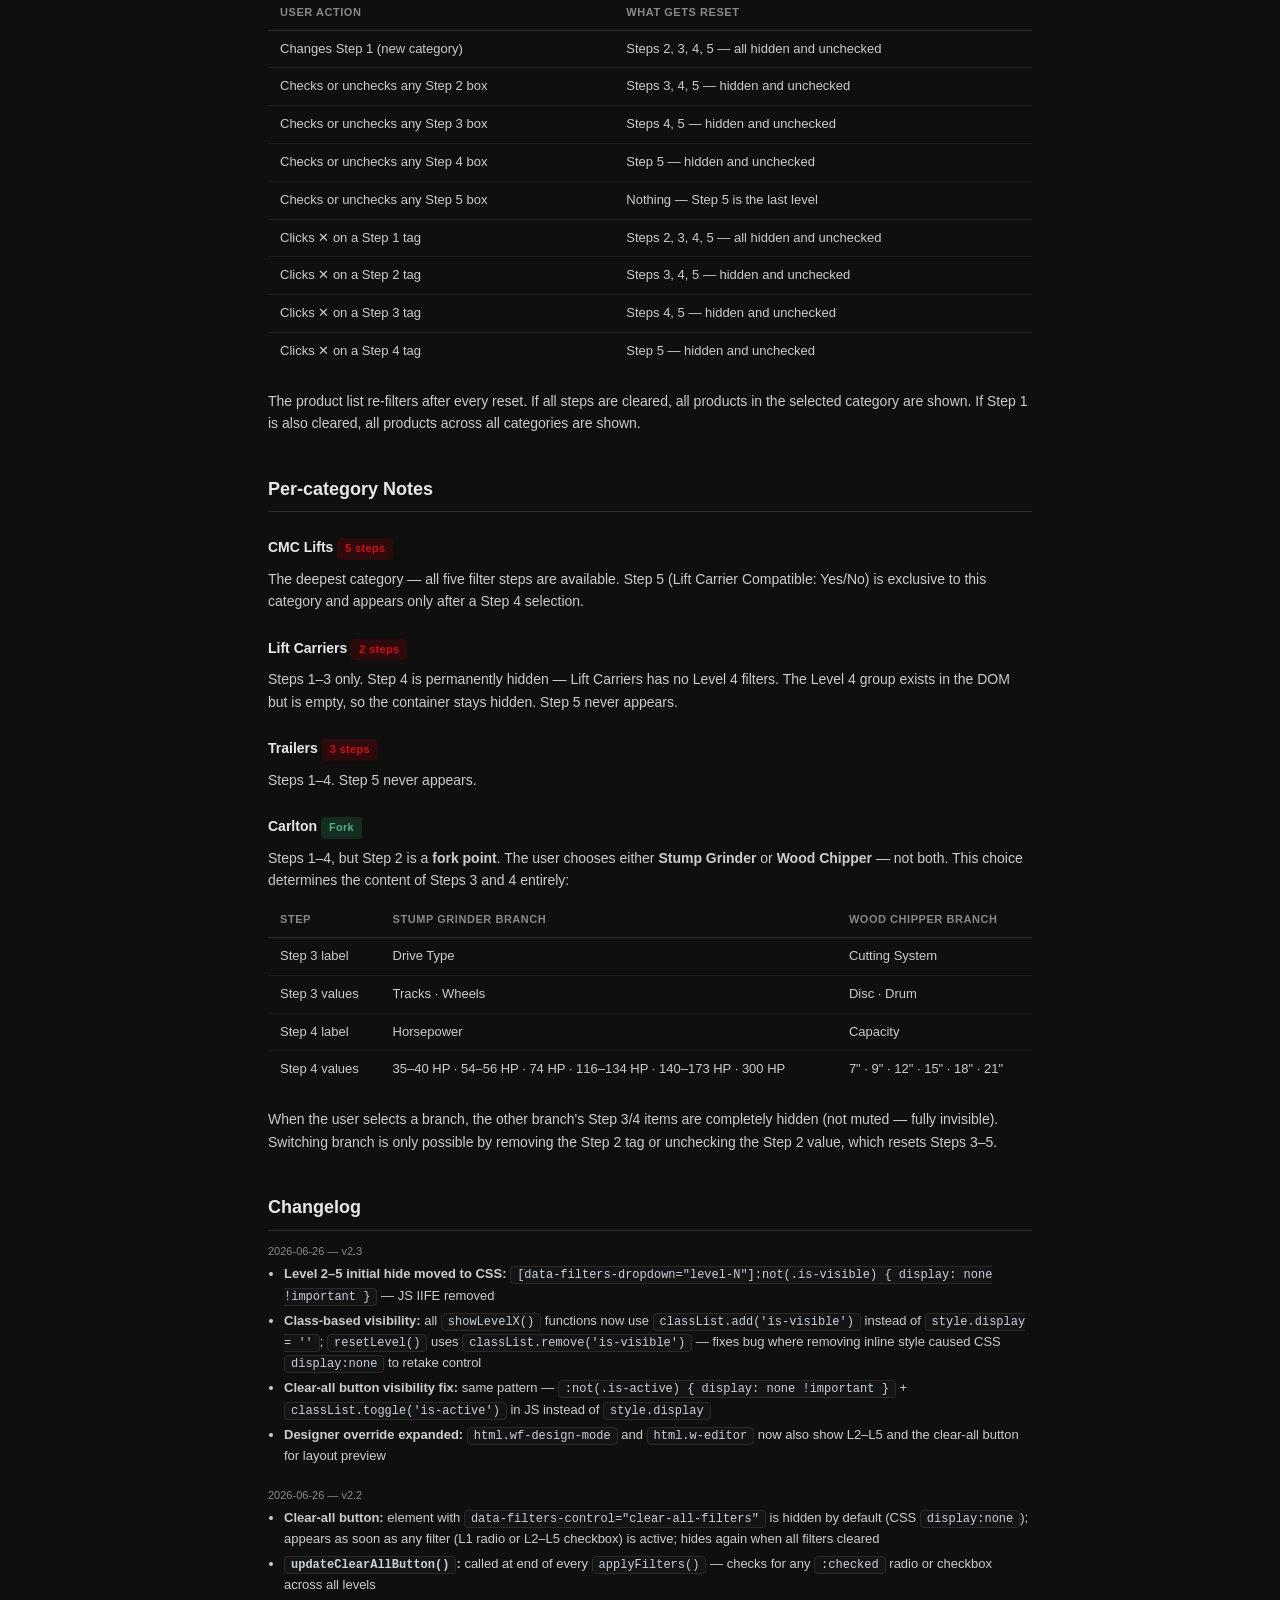
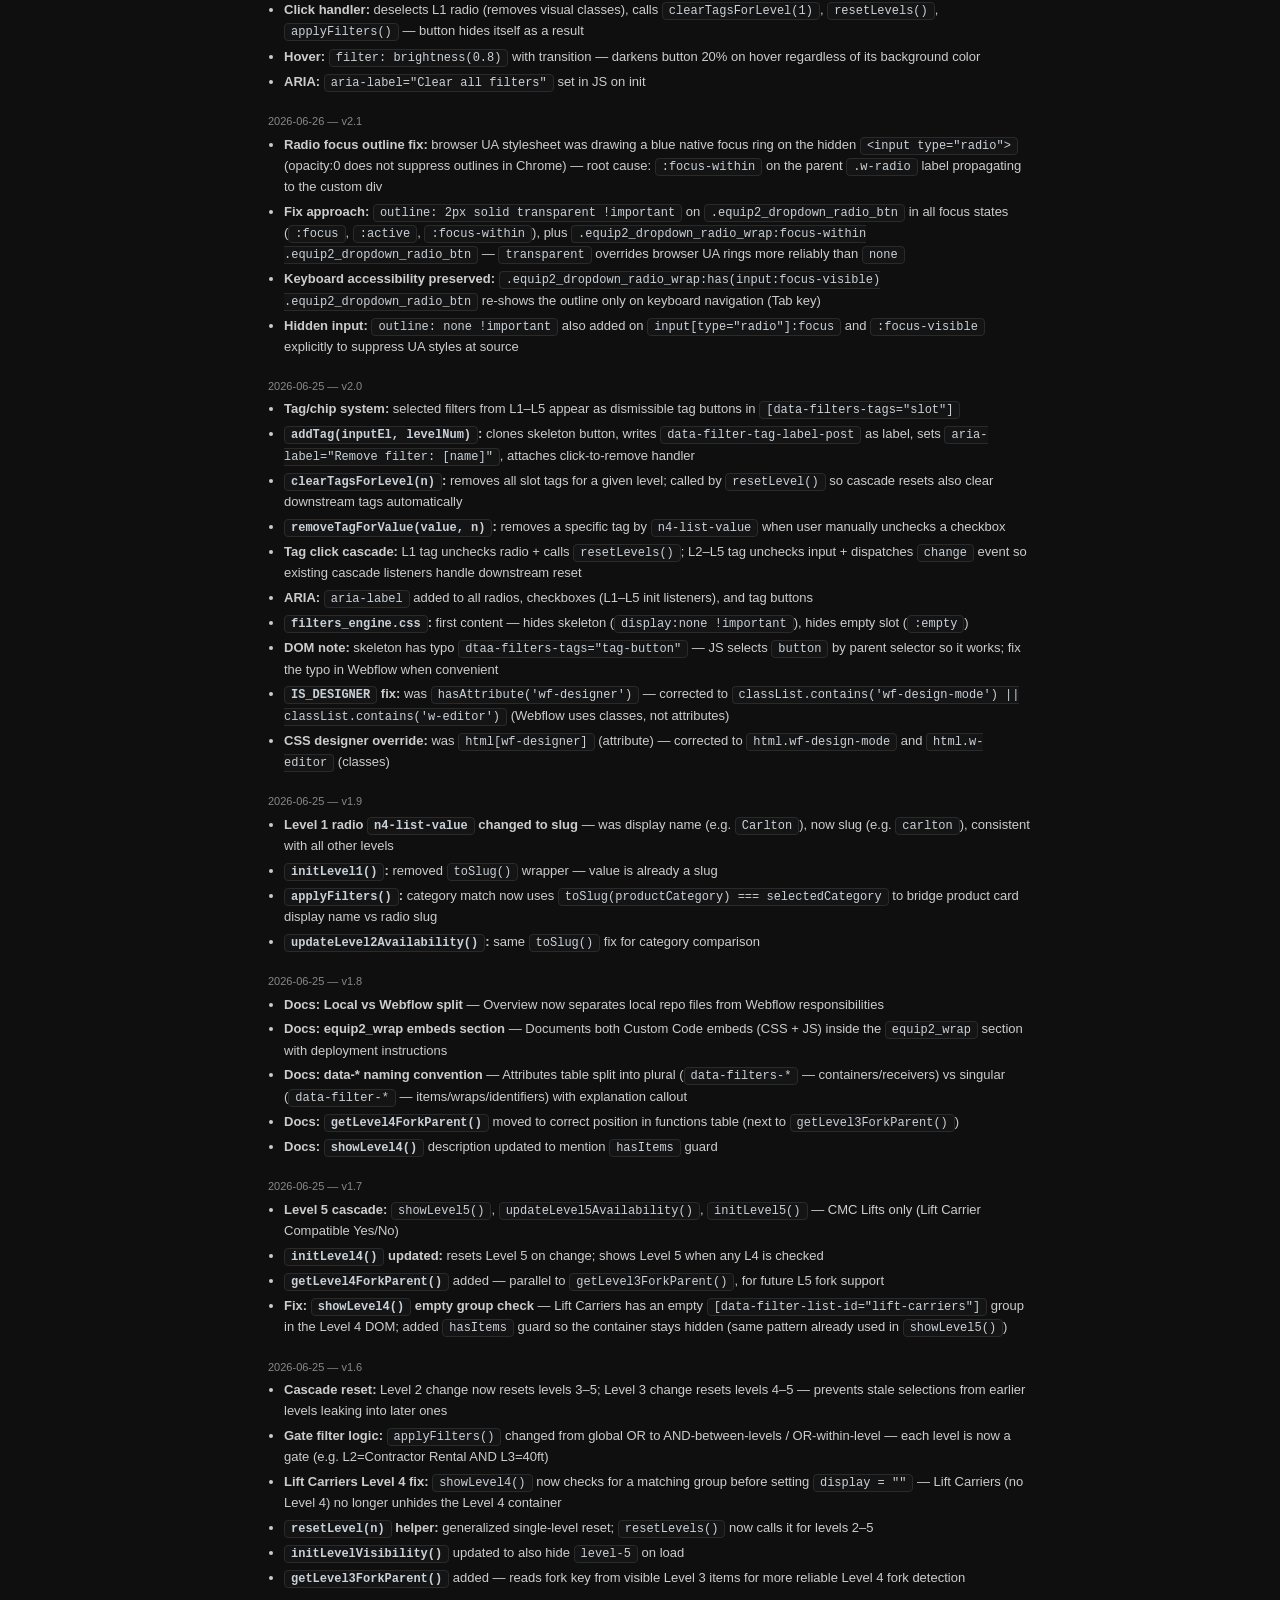
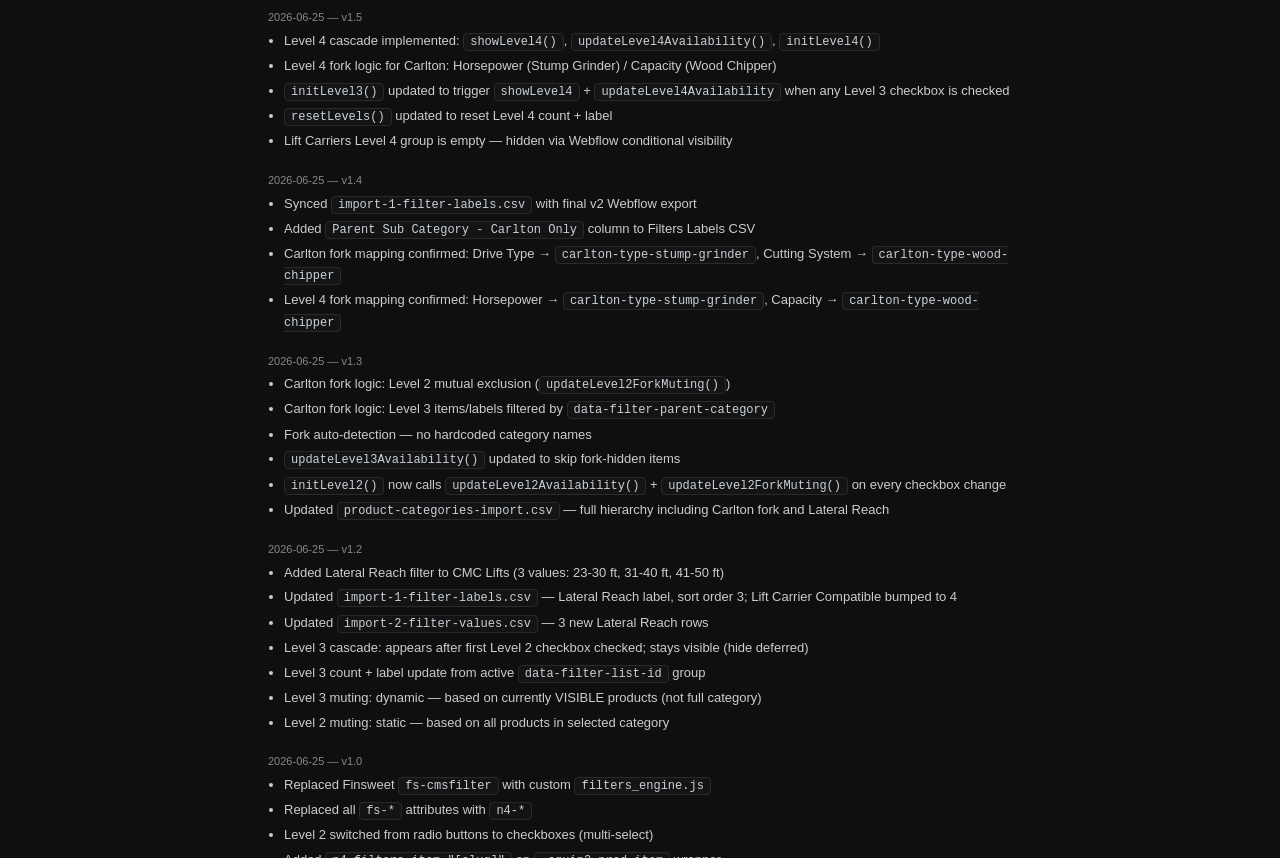
==== commit 6e0c6ebb: "docs: remove 'pure JS' and 'hand-written' from copy" ====
--- a/docs/index.html
+++ b/docs/index.html
@@ -184,9 +184,9 @@
 
     <section id="overview">
       <h1>CMC Filters Engine <span class="version-tag">v2.3</span></h1>
-      <p class="subtitle">Custom Webflow CMS filter system — no Finsweet, pure JS with <code>n4-*</code> attributes.</p>
-      <p>
-        Replaces Finsweet's <code>fs-cmsfilter</code> with a hand-written engine tuned for CMC's
+      <p class="subtitle">Custom Webflow CMS filter system — no Finsweet, JS with <code>n4-*</code> attributes.</p>
+      <p>
+        Replaces Finsweet's <code>fs-cmsfilter</code> with a JS engine built for CMC's
         multi-level filter hierarchy. Supports up to 5 visible levels with cascading show/hide,
         availability muting, and Carlton's fork logic (conditional Level 3/4 based on Level 2 choice).
         Each level acts as a gate — AND between levels, OR within a level.
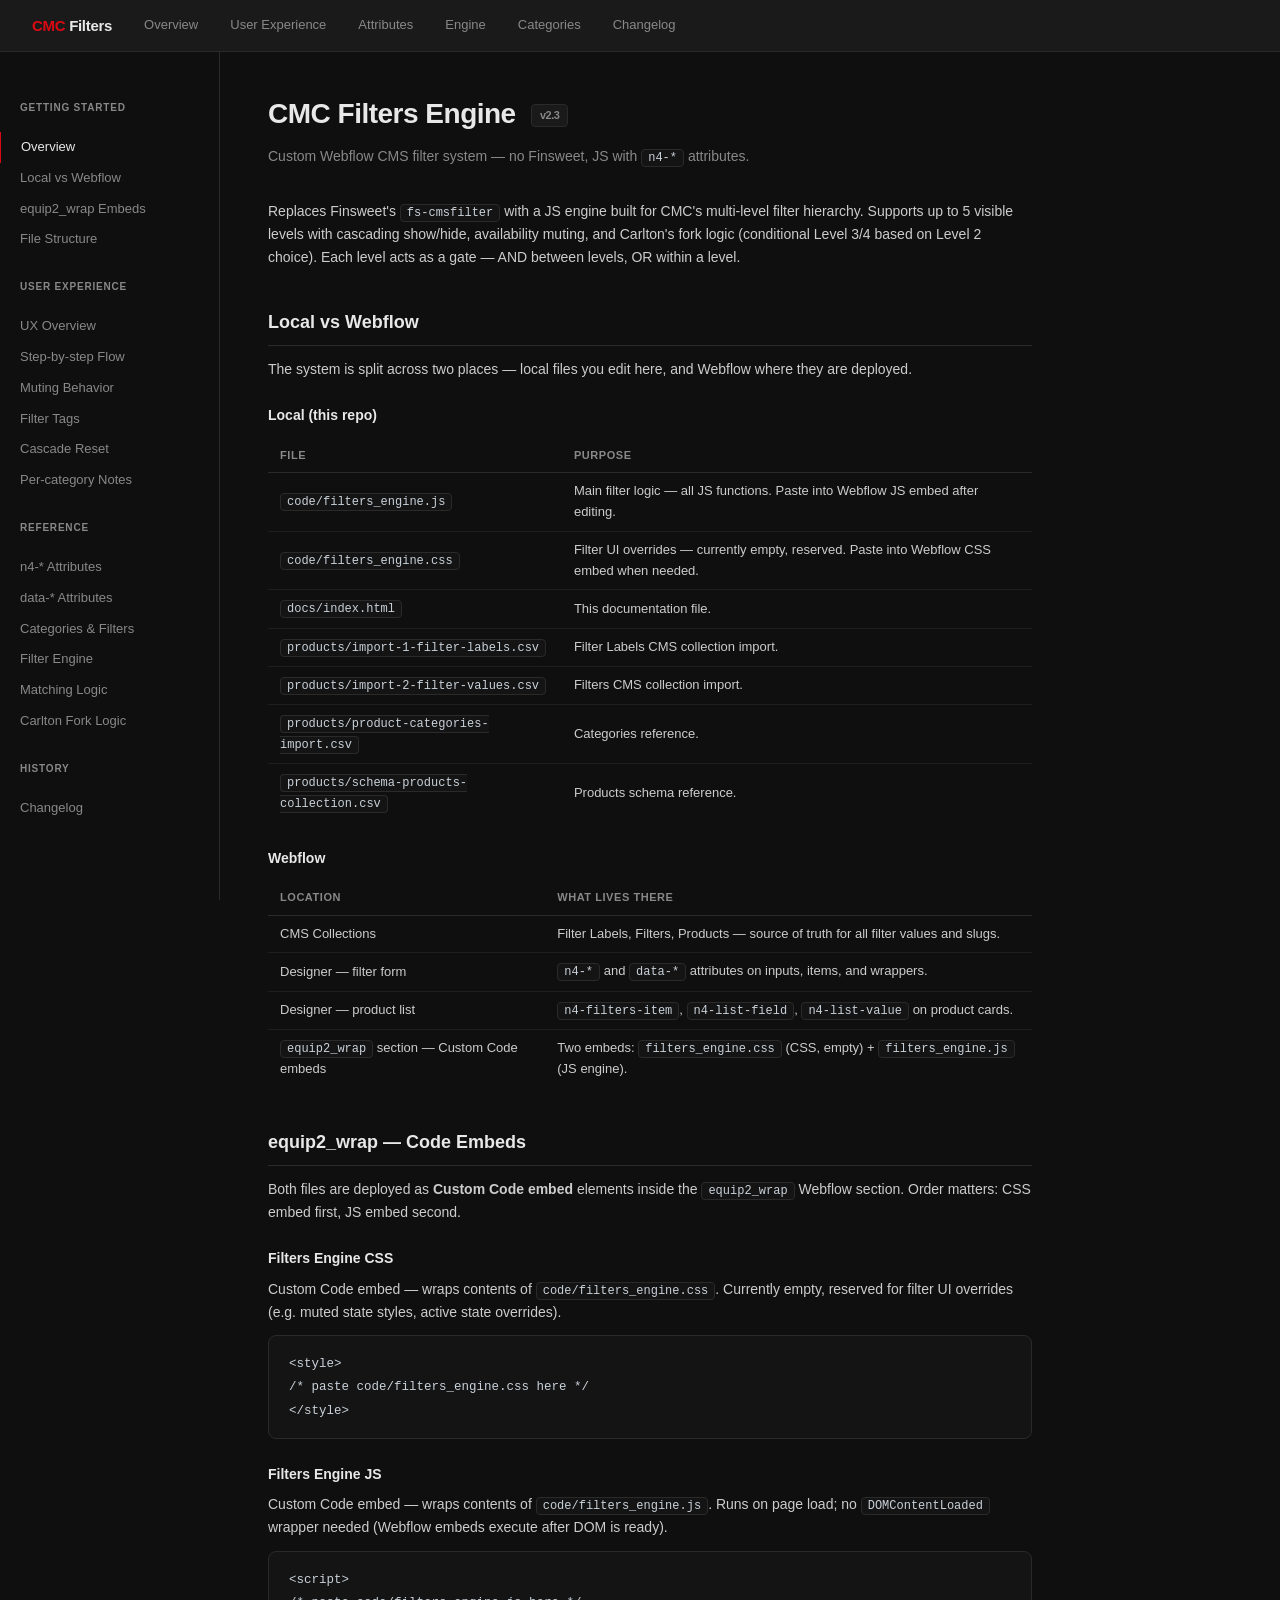
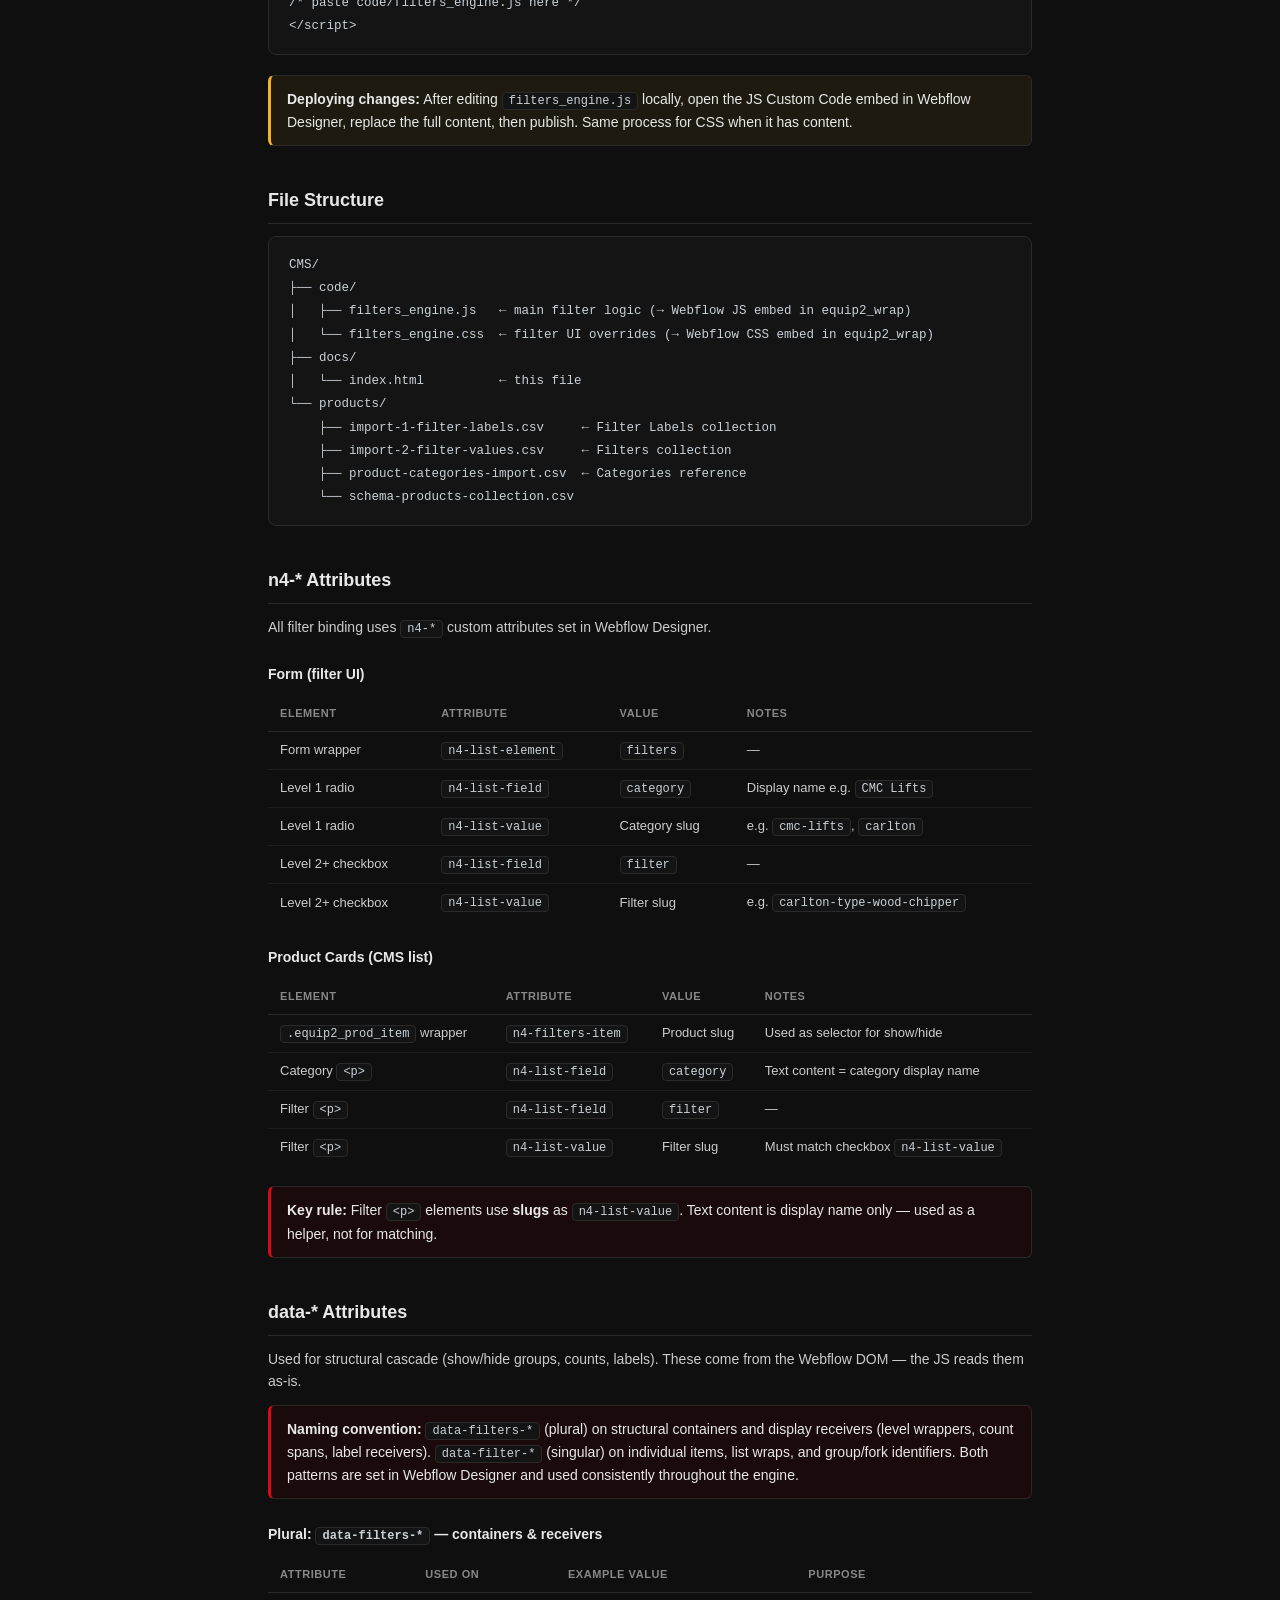
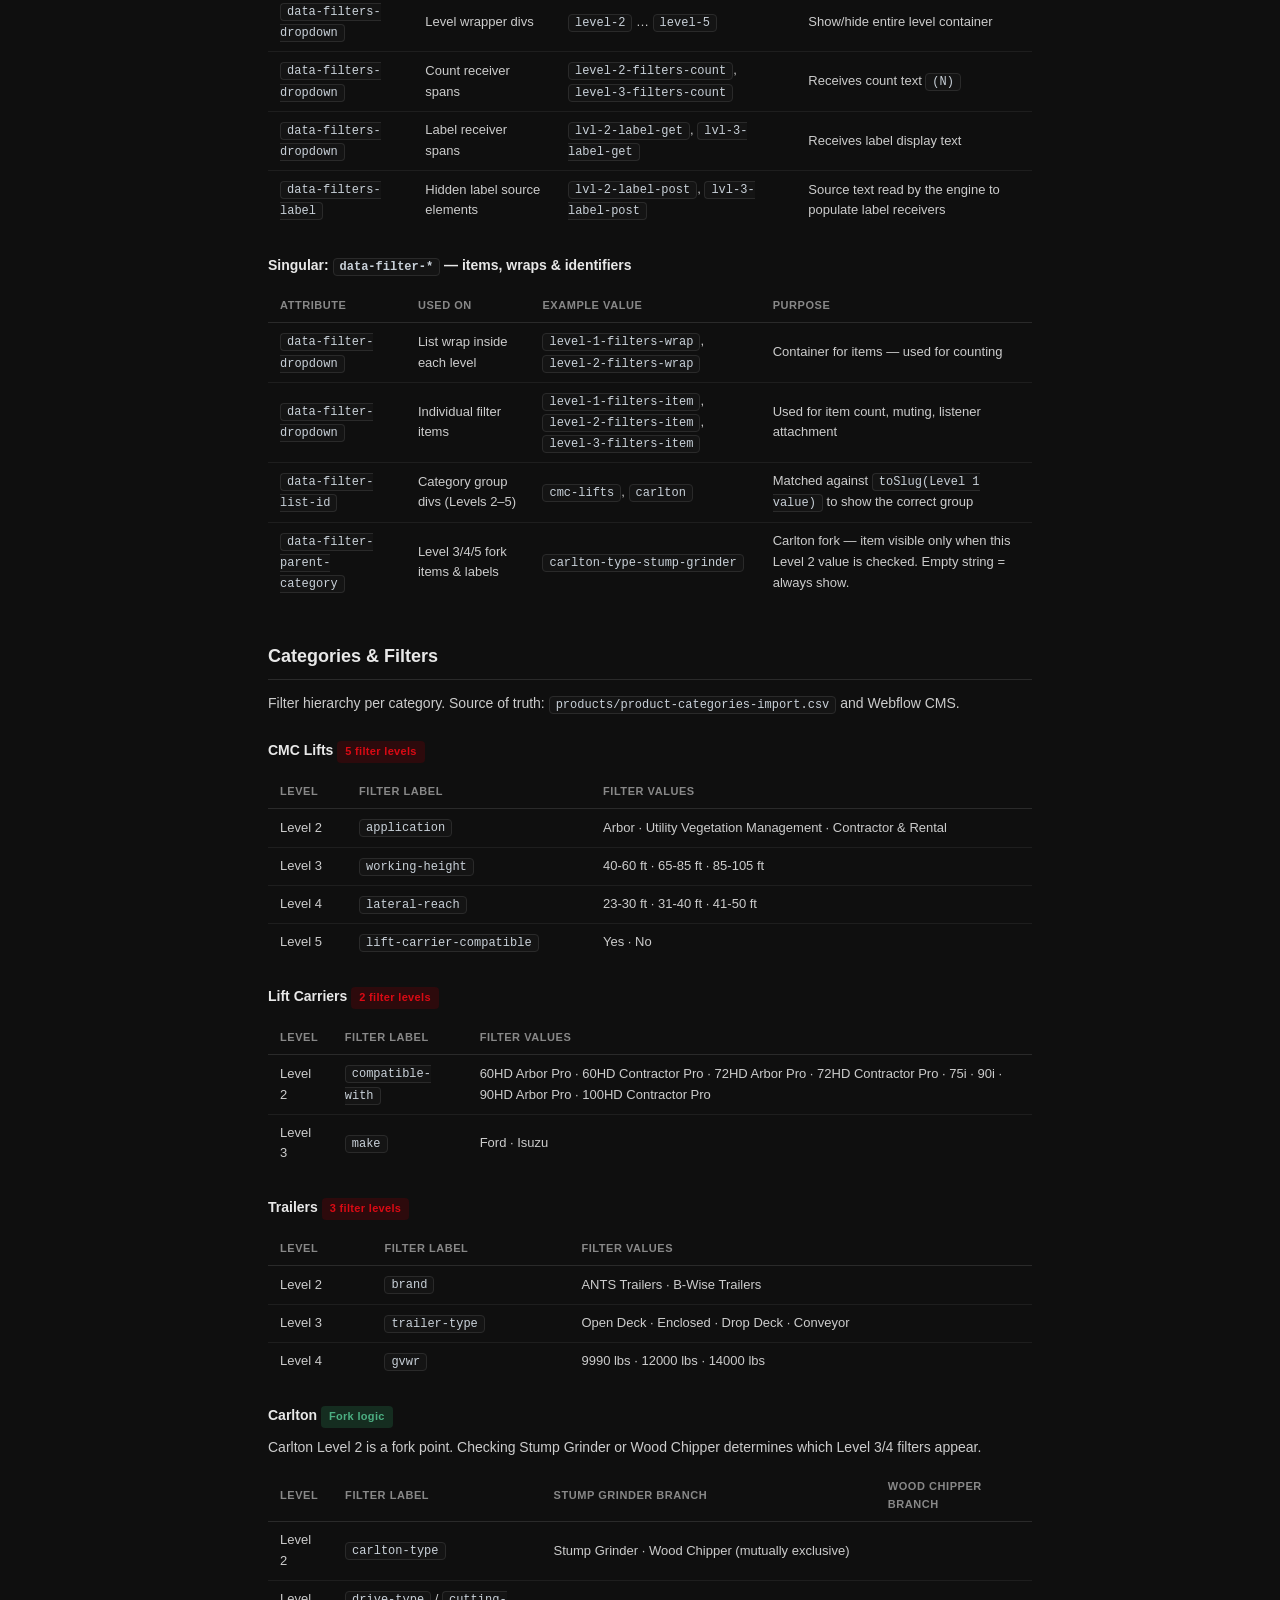
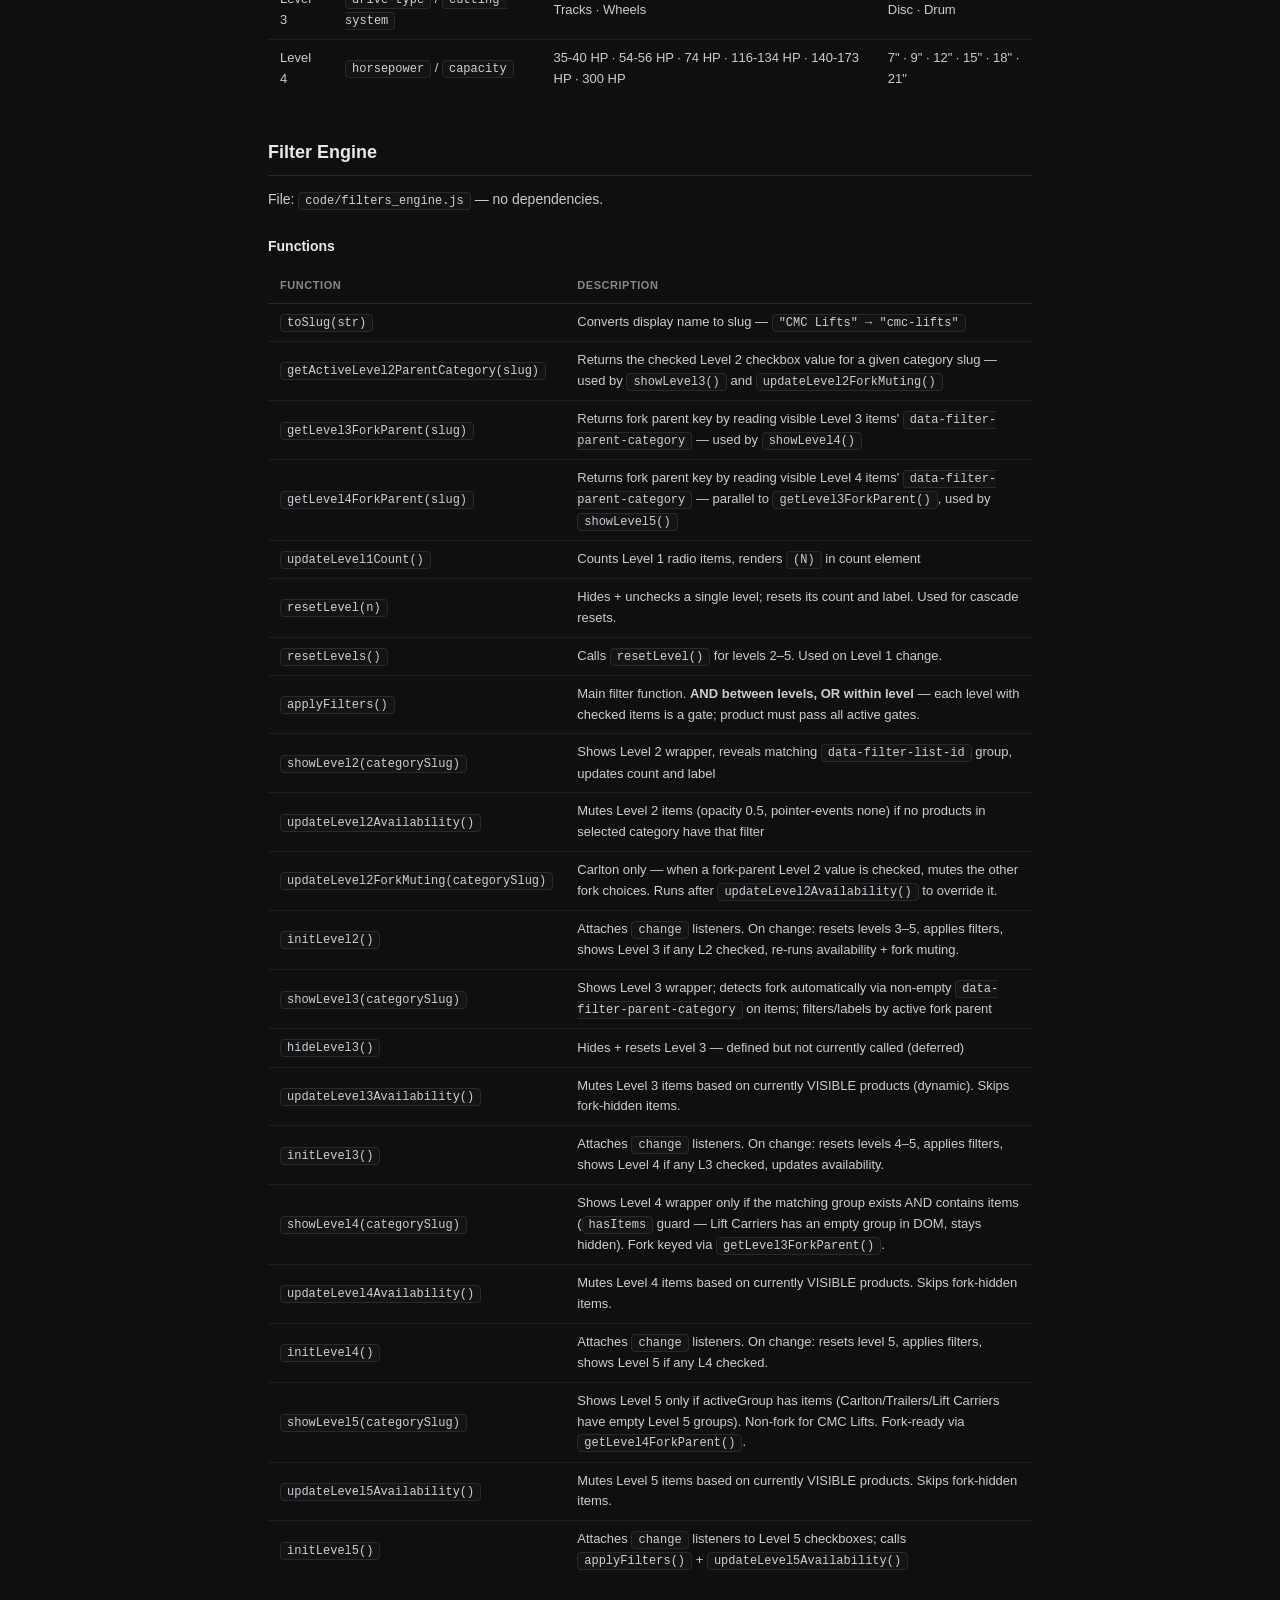
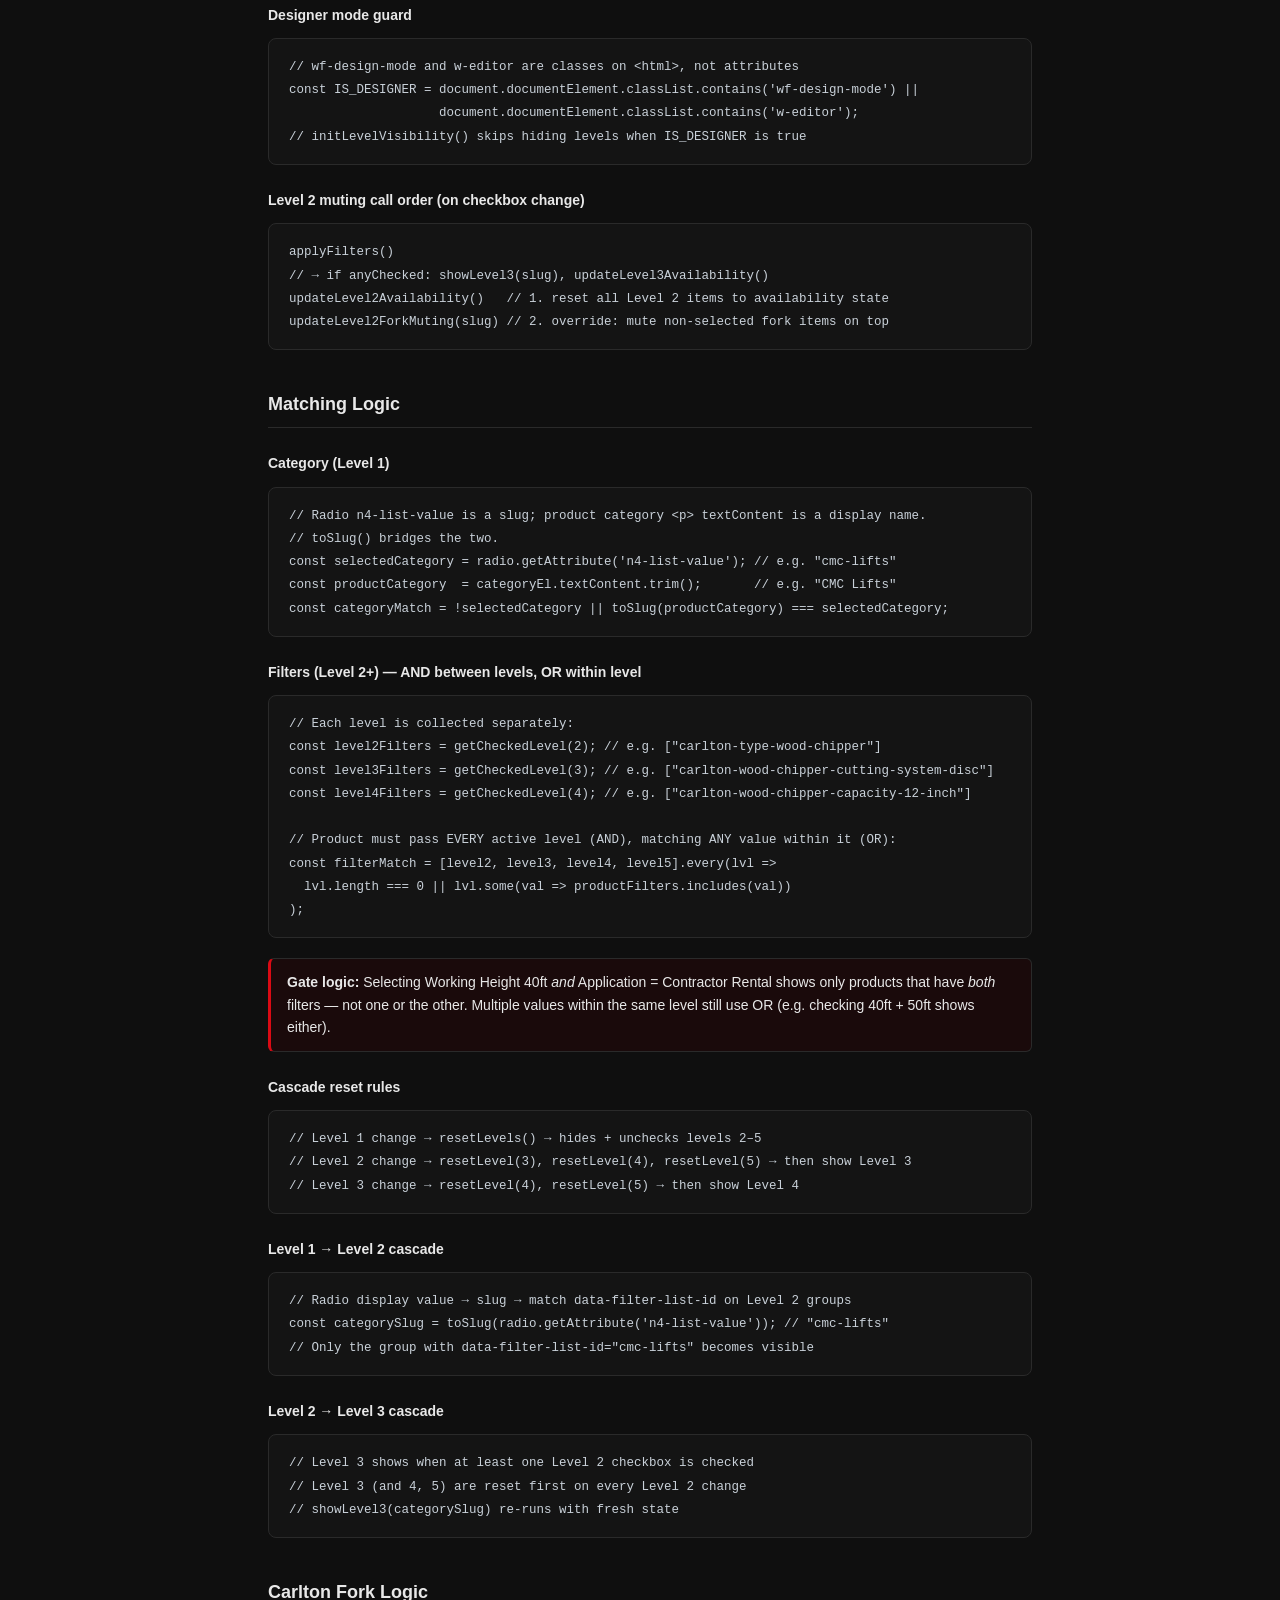
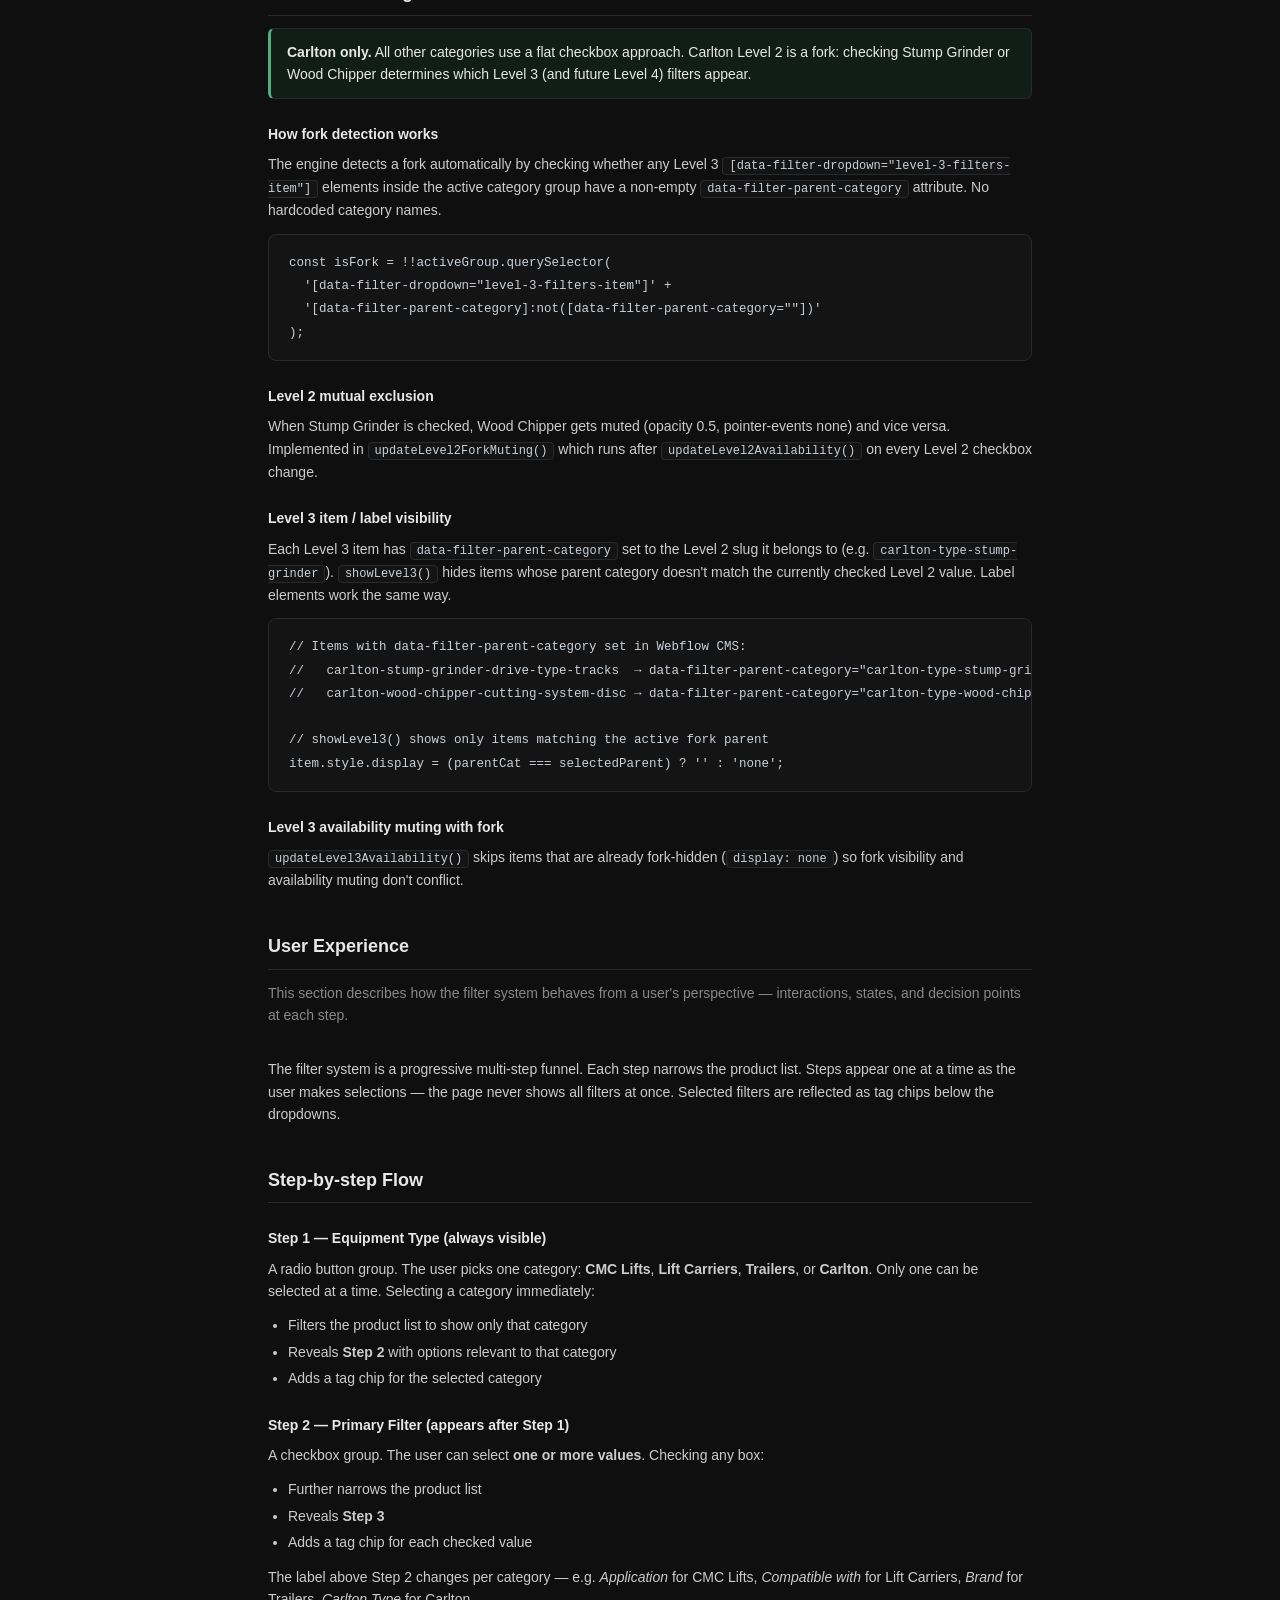
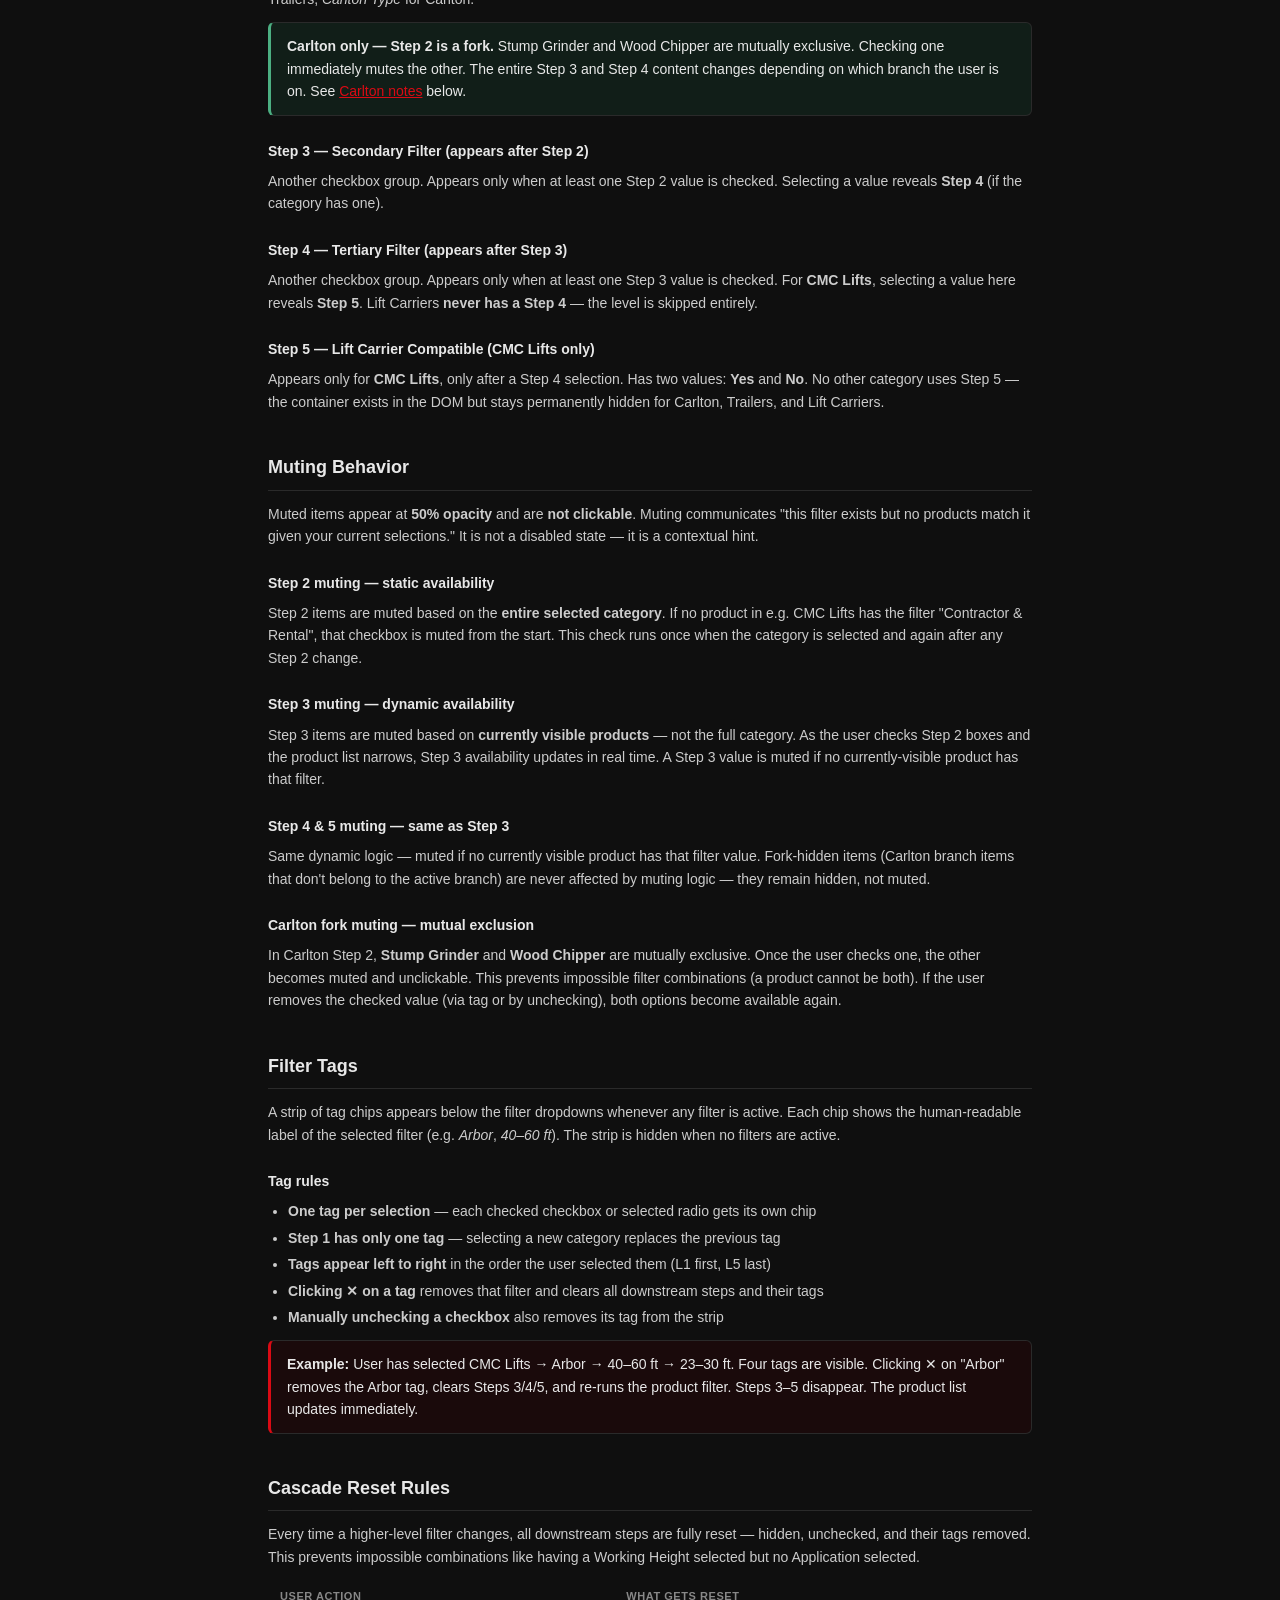
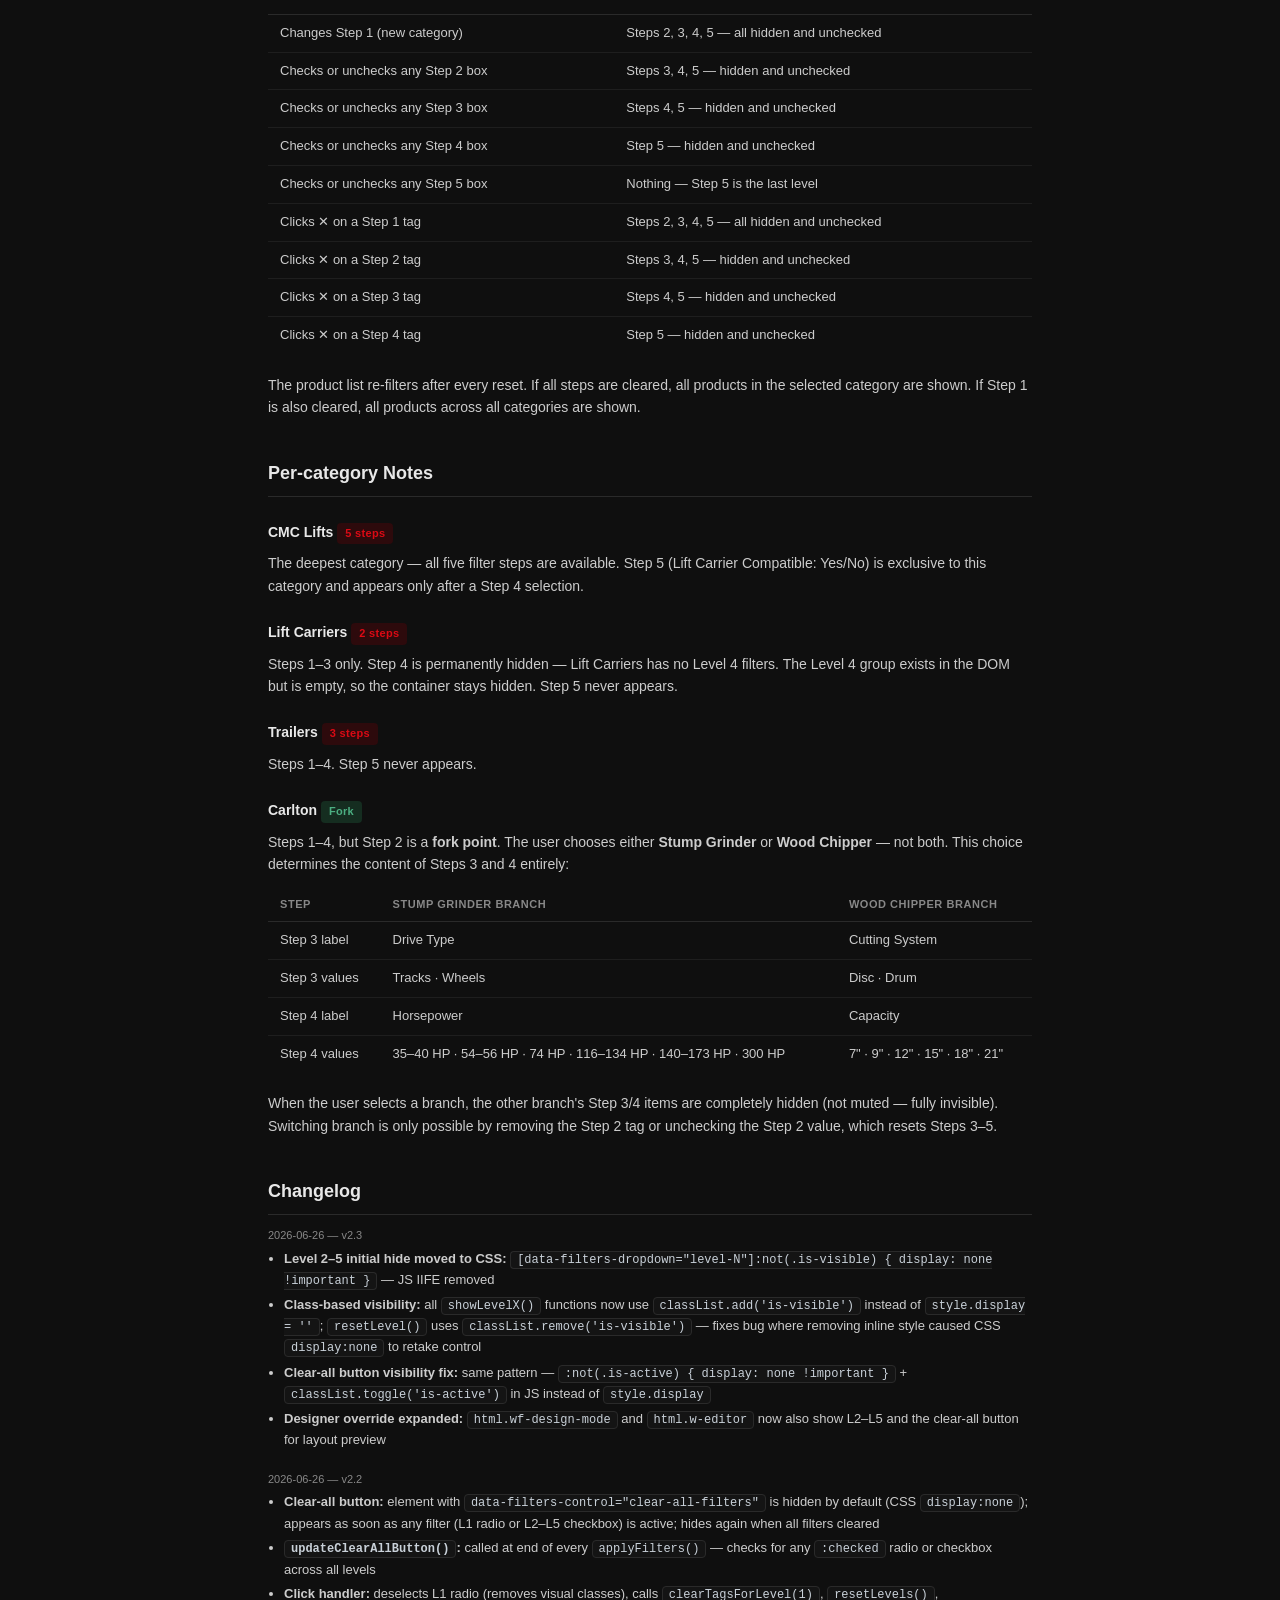
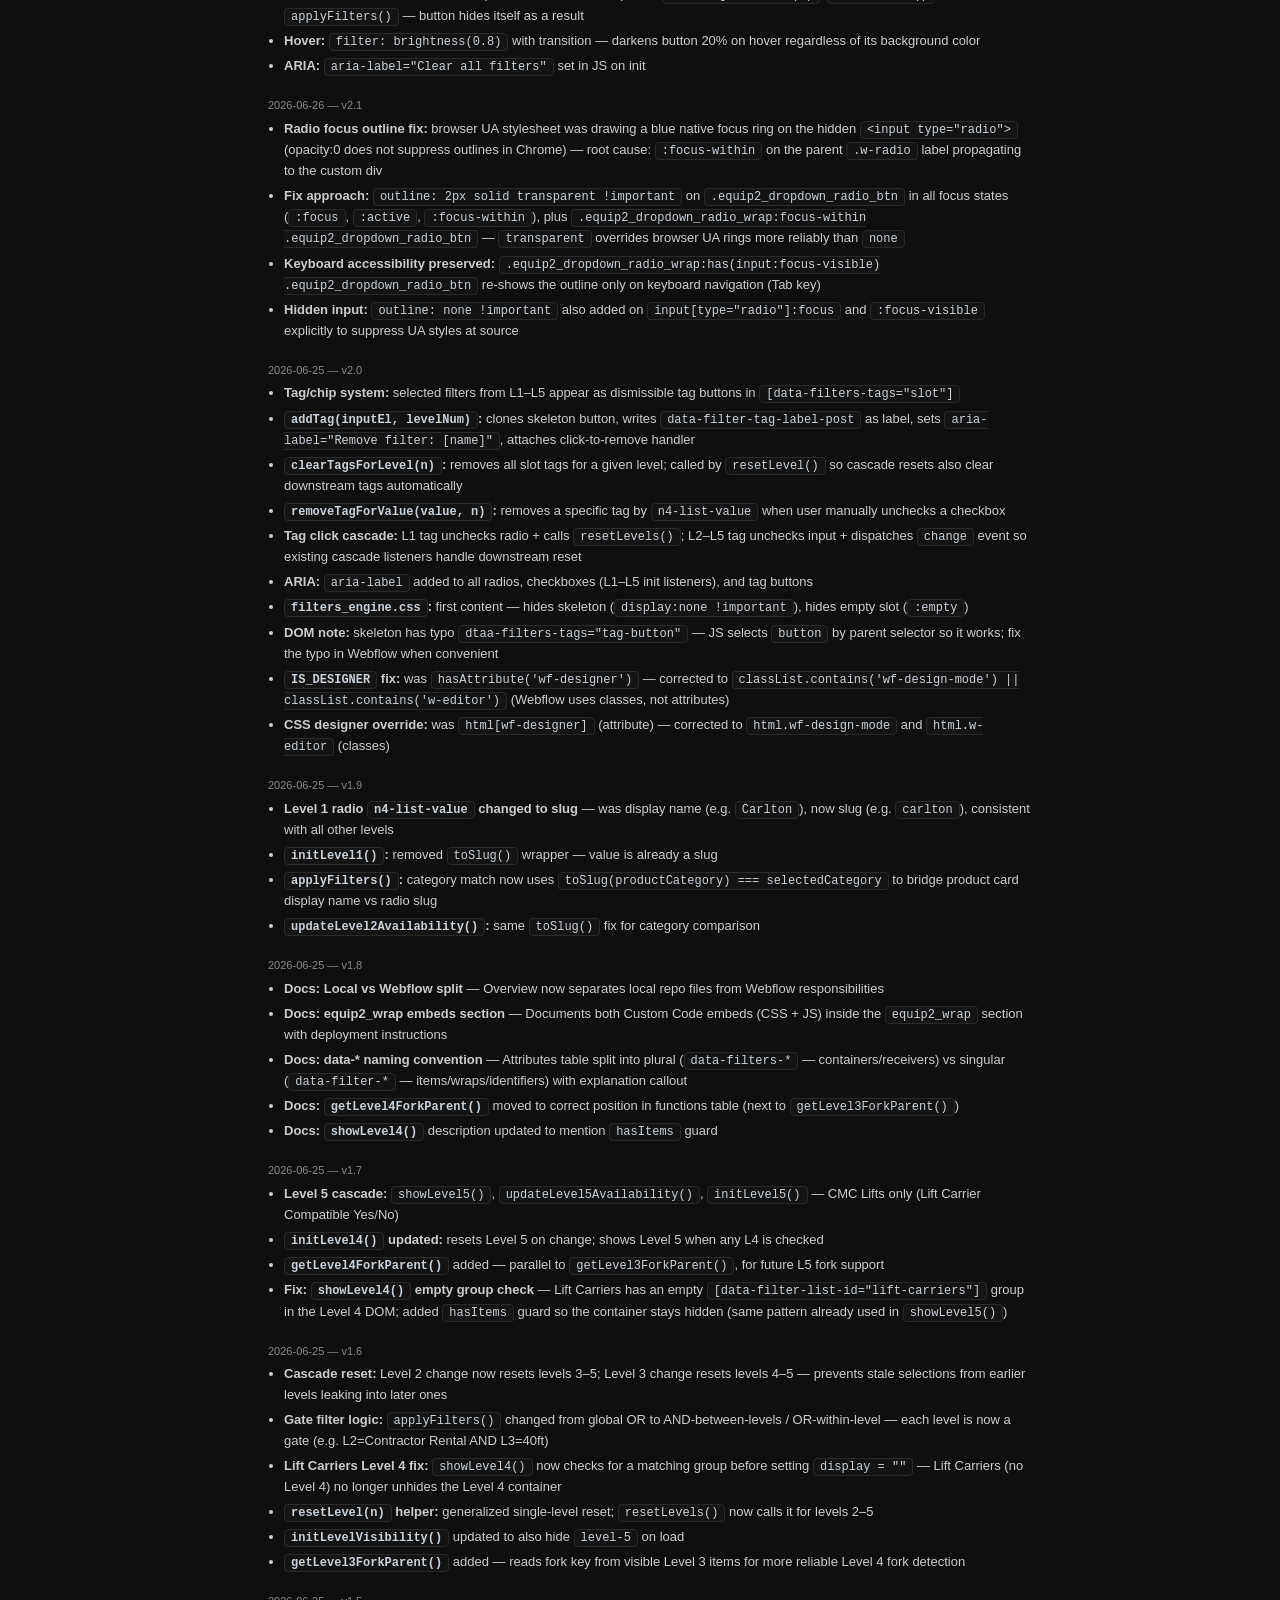
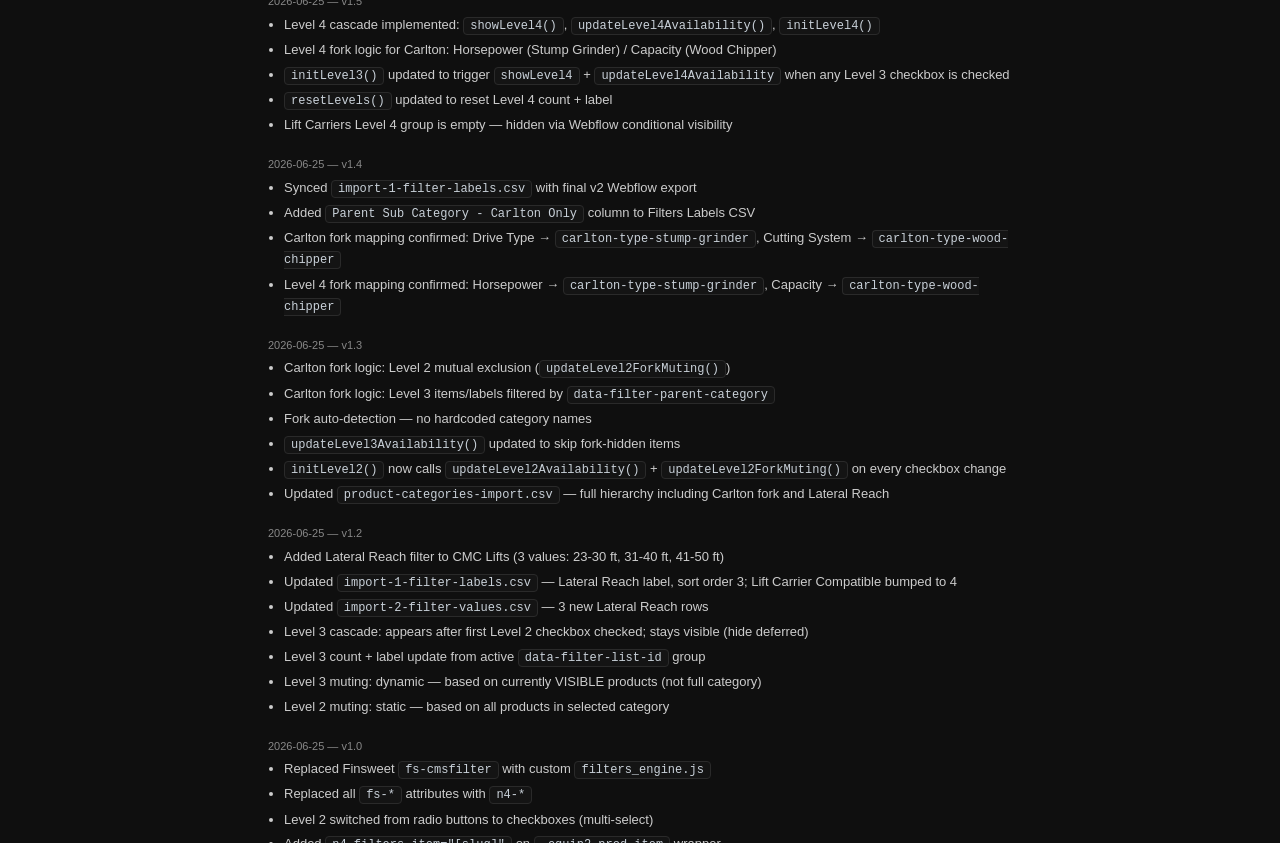
==== commit 401e1069: "docs: fix UX subtitle copy, remove stale initLevelVisibility() from functions table" ====
--- a/docs/index.html
+++ b/docs/index.html
@@ -381,7 +381,6 @@
           <tr><td><code>getLevel3ForkParent(slug)</code></td><td>Returns fork parent key by reading visible Level 3 items' <code>data-filter-parent-category</code> — used by <code>showLevel4()</code></td></tr>
           <tr><td><code>getLevel4ForkParent(slug)</code></td><td>Returns fork parent key by reading visible Level 4 items' <code>data-filter-parent-category</code> — parallel to <code>getLevel3ForkParent()</code>, used by <code>showLevel5()</code></td></tr>
           <tr><td><code>updateLevel1Count()</code></td><td>Counts Level 1 radio items, renders <code>(N)</code> in count element</td></tr>
-          <tr><td><code>initLevelVisibility()</code></td><td>Hides level-2 through level-5 on page load (skipped in Webflow Designer)</td></tr>
           <tr><td><code>resetLevel(n)</code></td><td>Hides + unchecks a single level; resets its count and label. Used for cascade resets.</td></tr>
           <tr><td><code>resetLevels()</code></td><td>Calls <code>resetLevel()</code> for levels 2–5. Used on Level 1 change.</td></tr>
           <tr><td><code>applyFilters()</code></td><td>Main filter function. <strong>AND between levels, OR within level</strong> — each level with checked items is a gate; product must pass all active gates.</td></tr>
@@ -509,7 +508,7 @@
 
     <section id="ux">
       <h2>User Experience</h2>
-      <p class="subtitle">Written for designers. No code — just behavior.</p>
+      <p class="subtitle">This section describes how the filter system behaves from a user's perspective — interactions, states, and decision points at each step.</p>
       <p>
         The filter system is a progressive multi-step funnel. Each step narrows the product list.
         Steps appear one at a time as the user makes selections — the page never shows all filters at once.
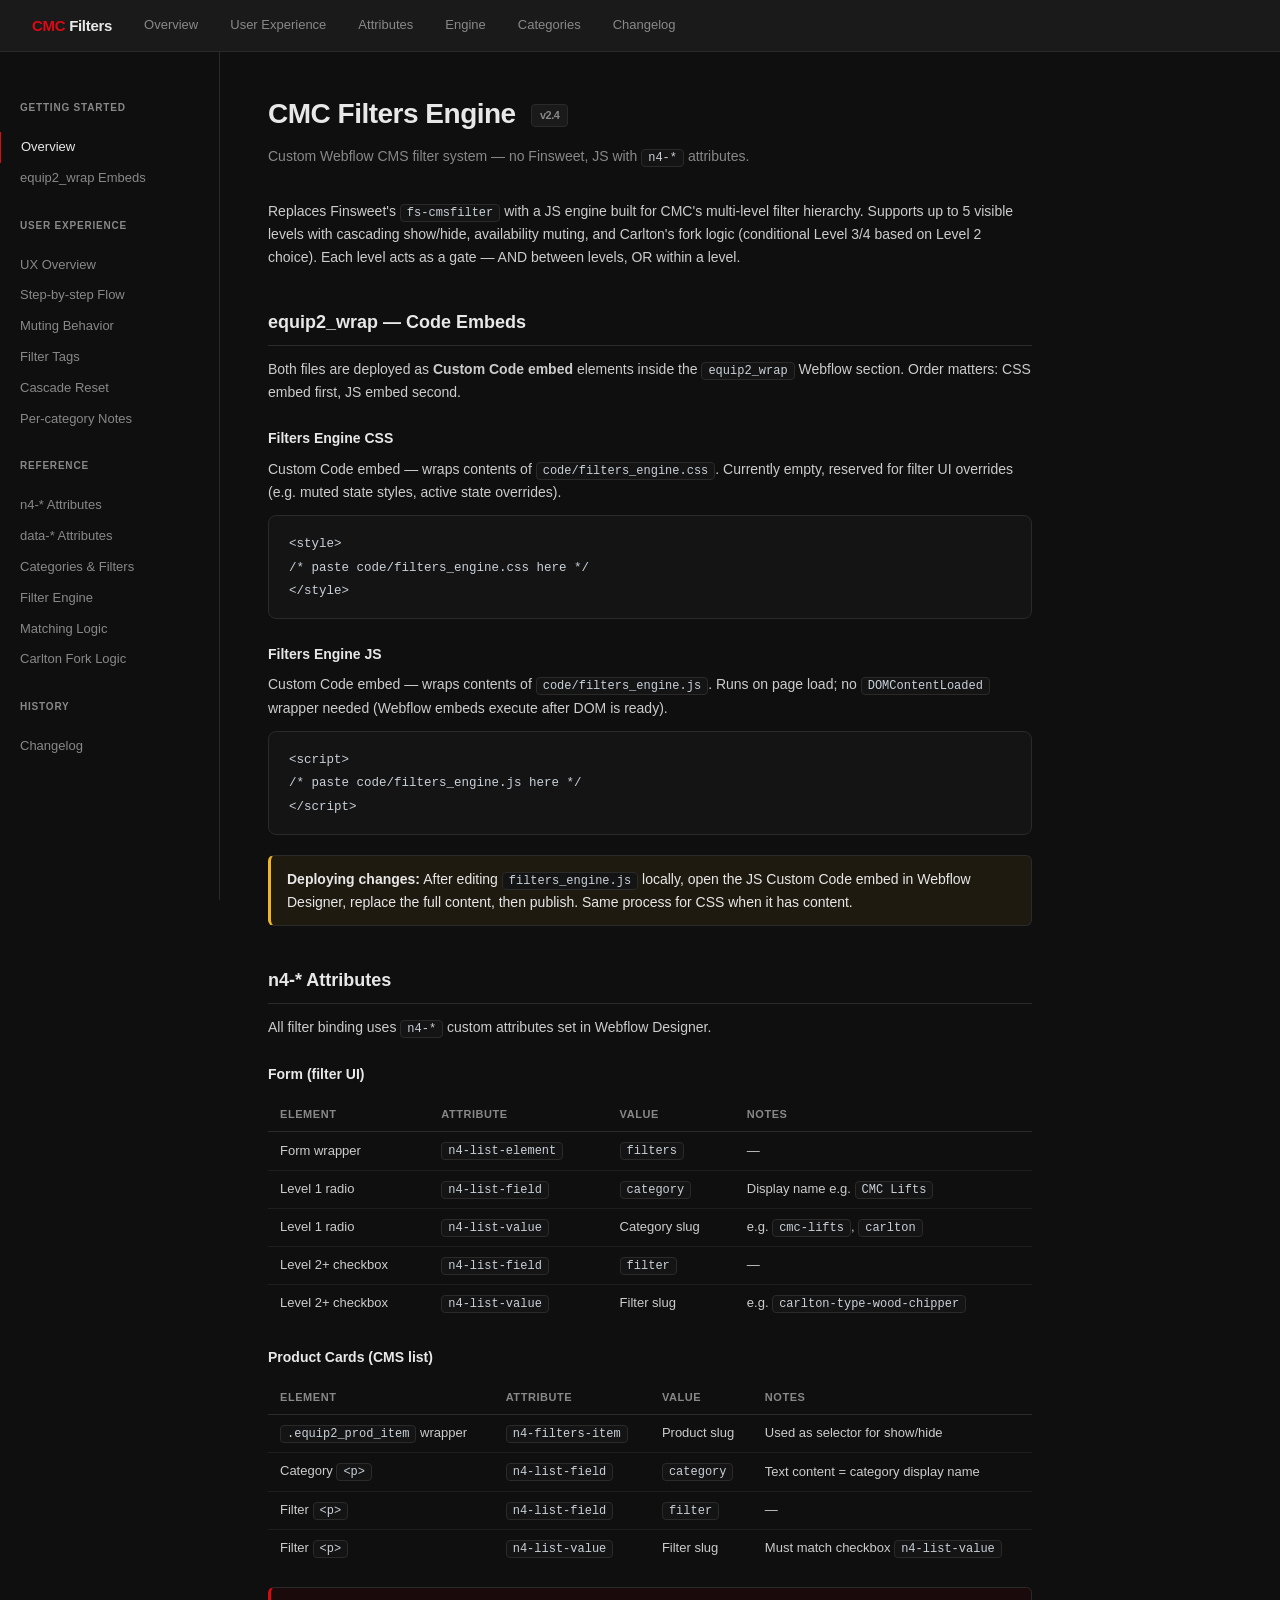
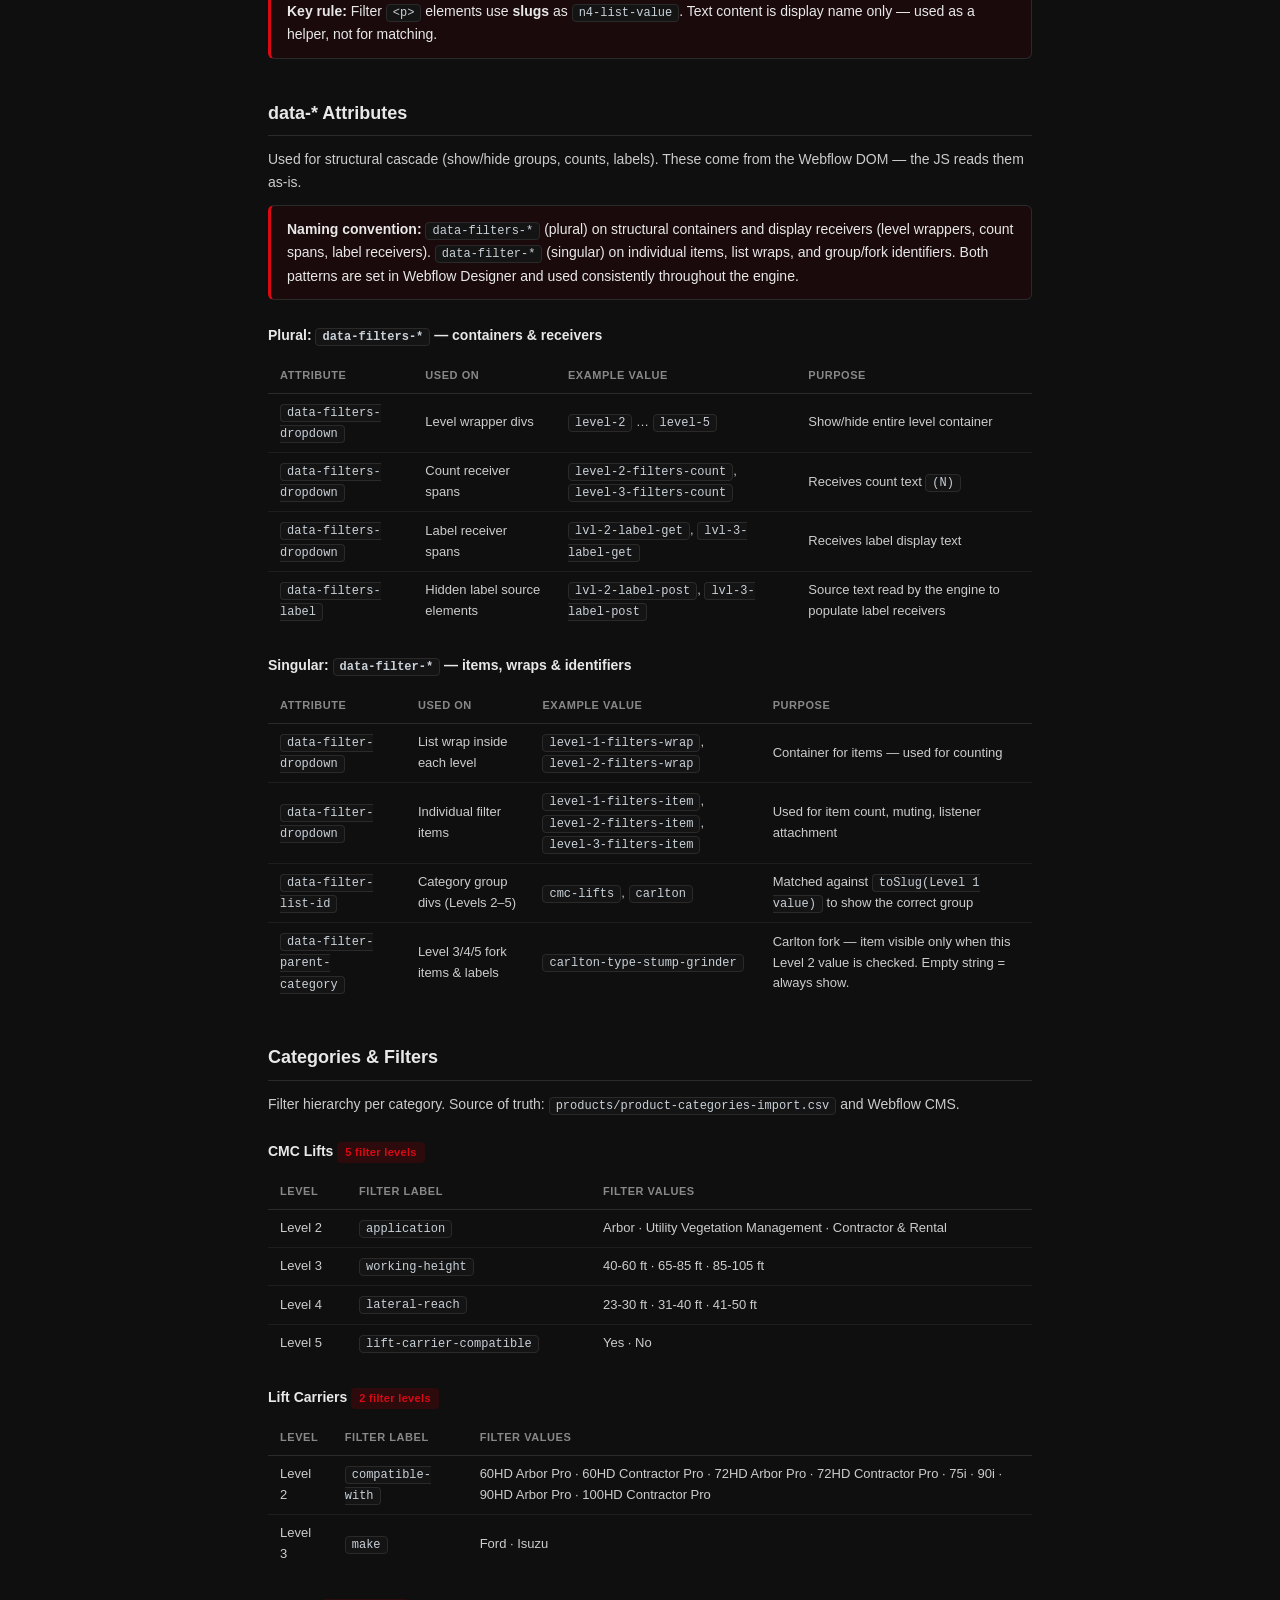
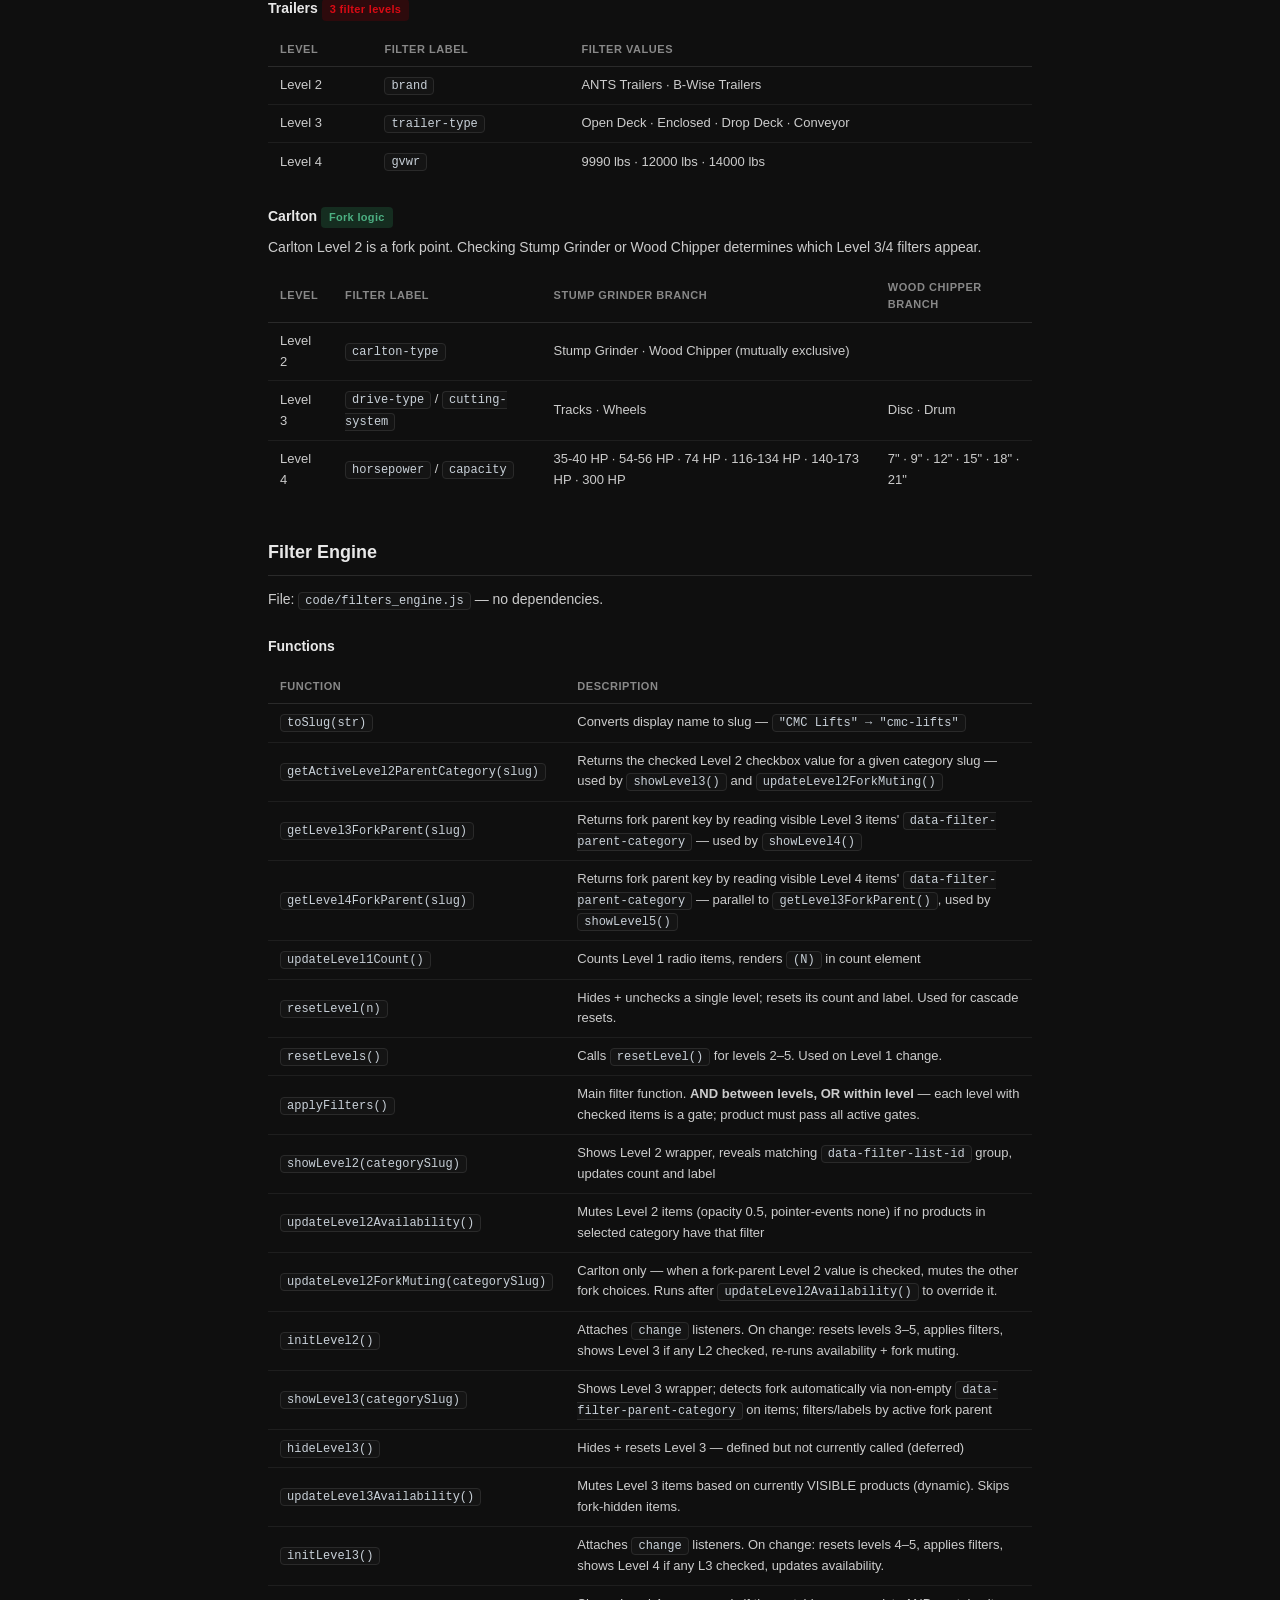
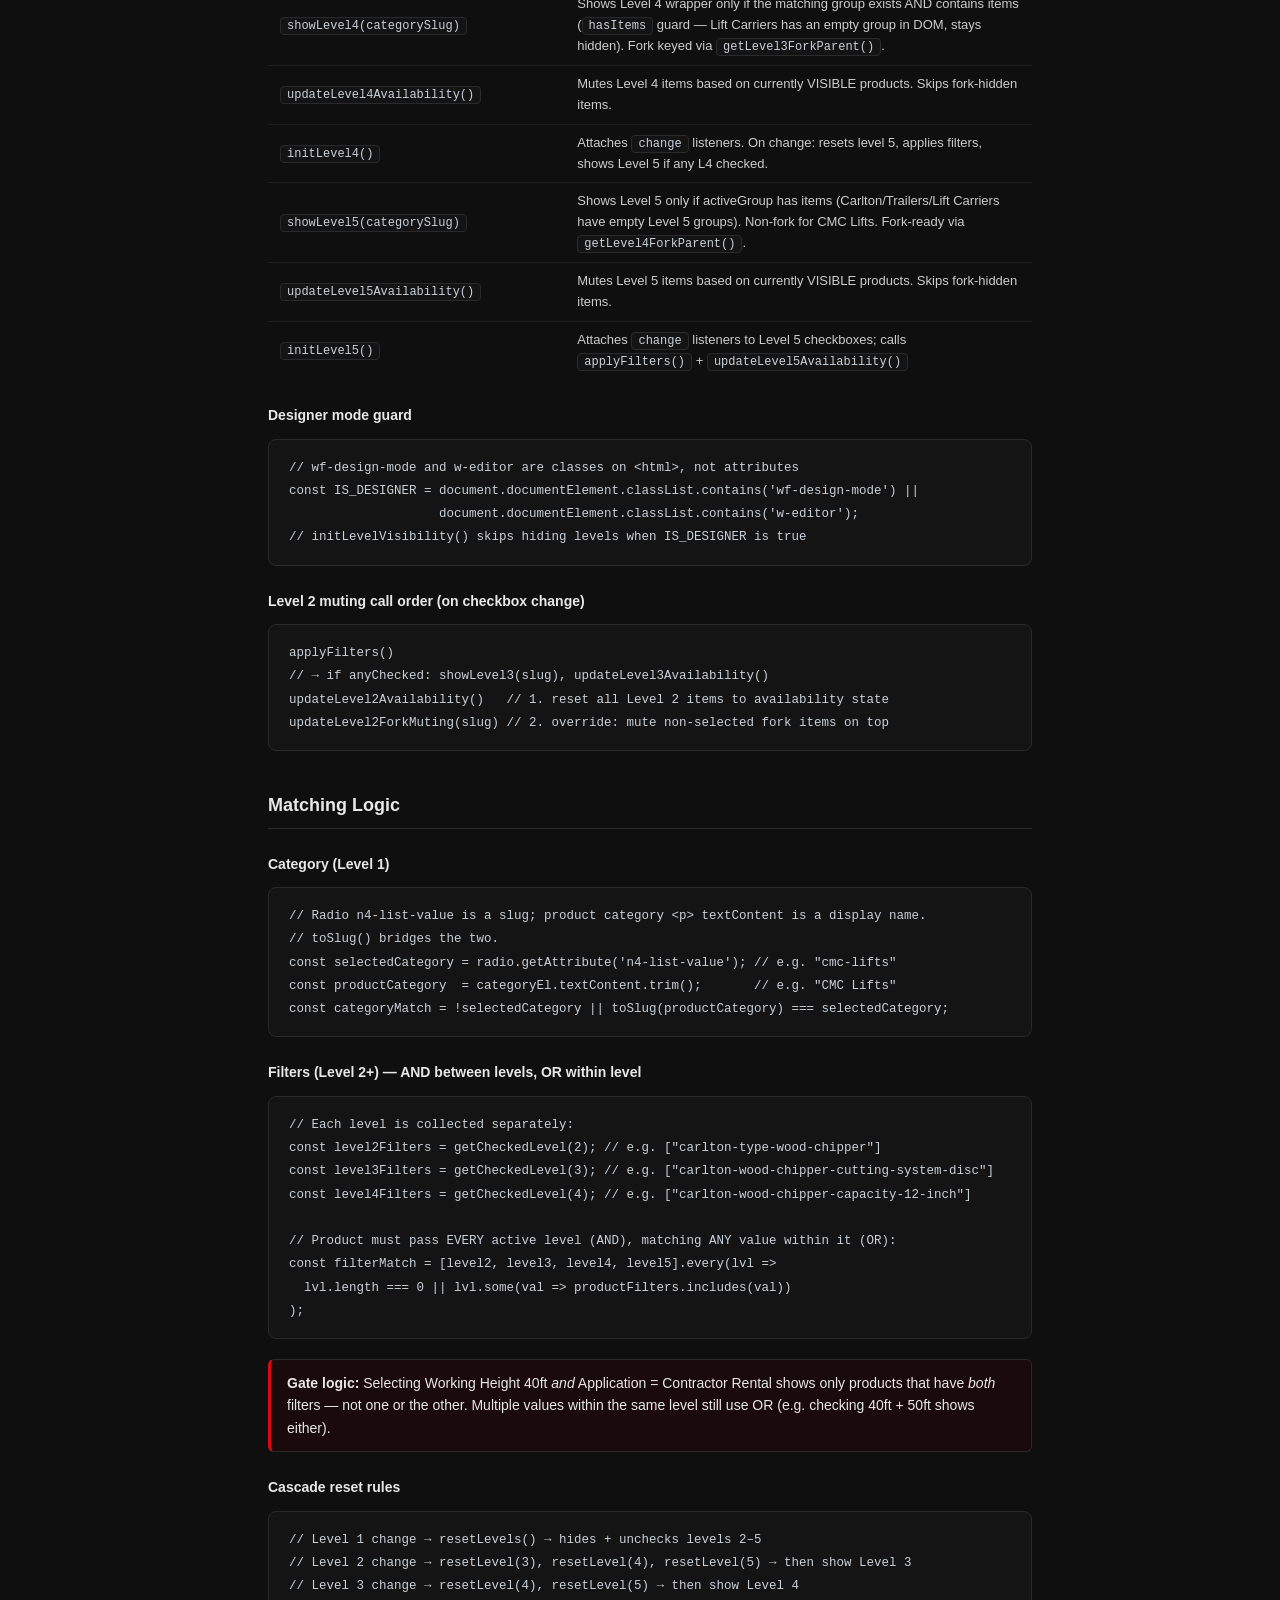
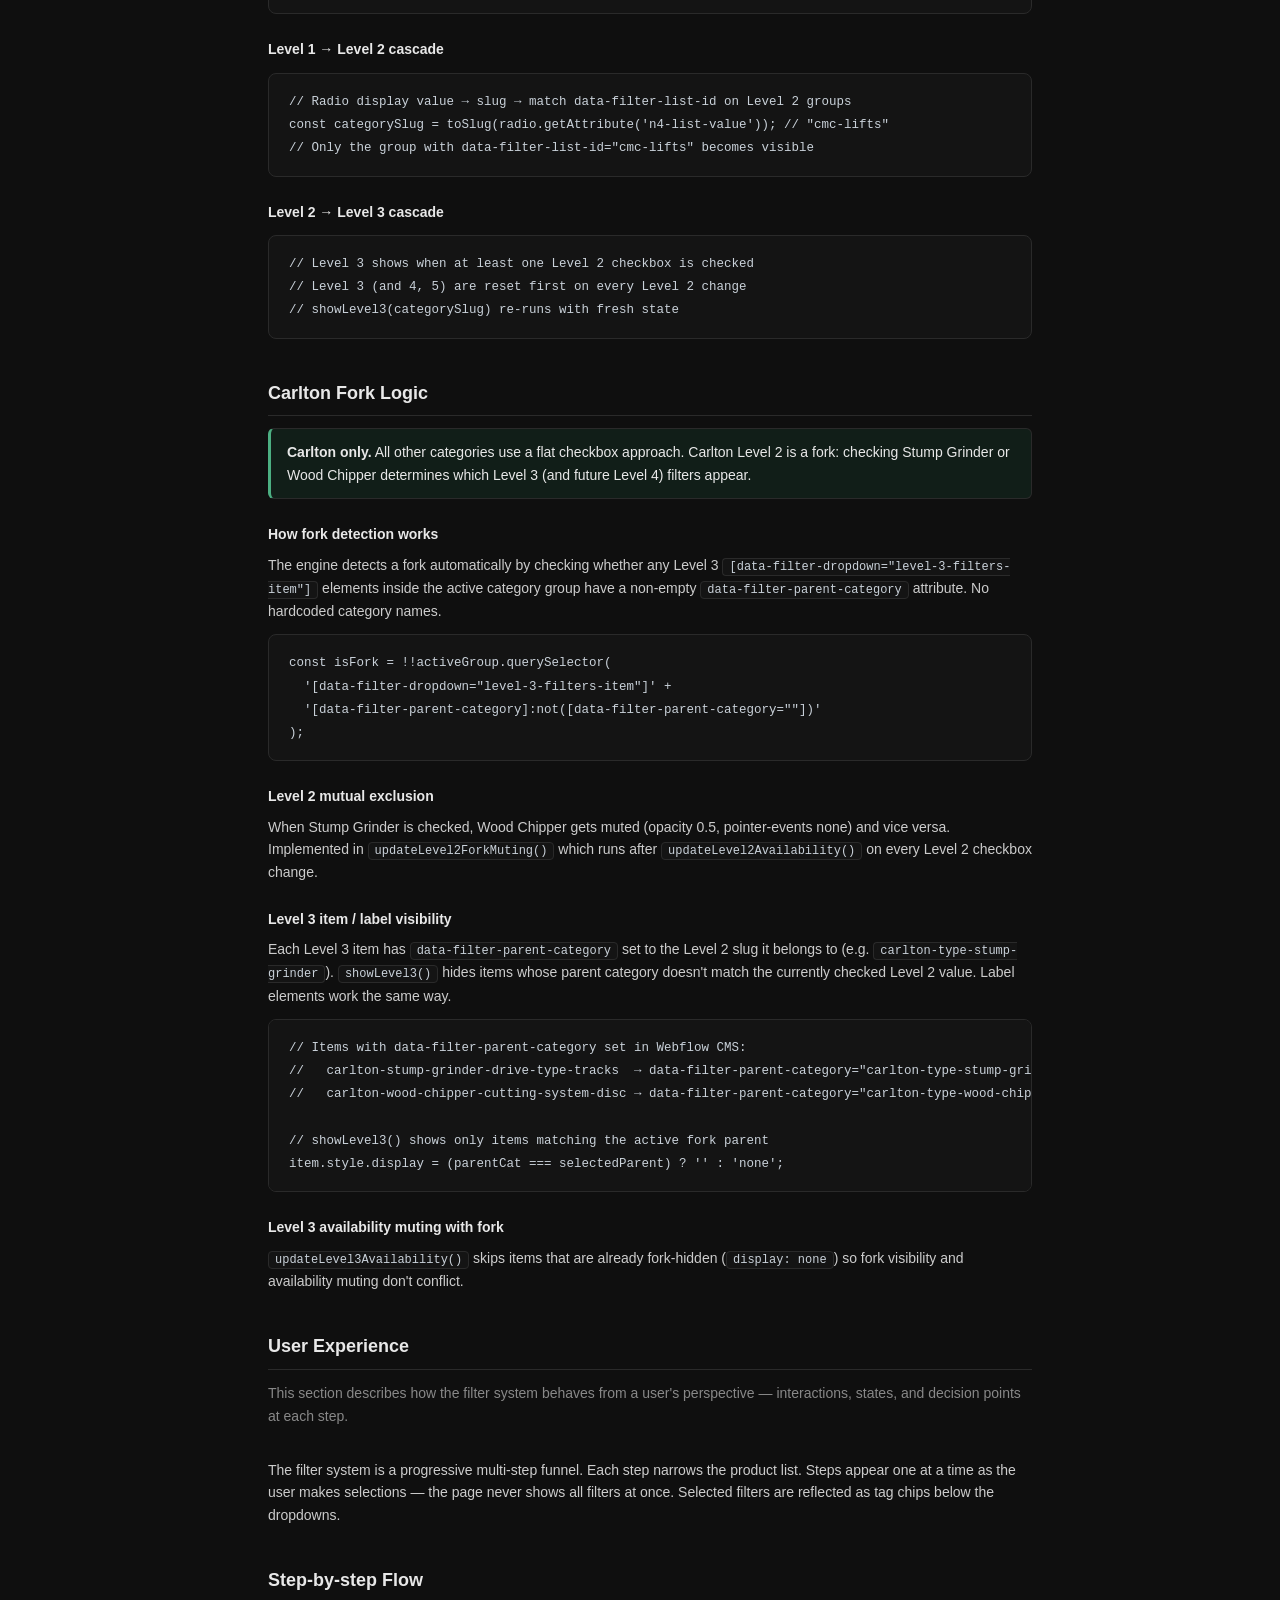
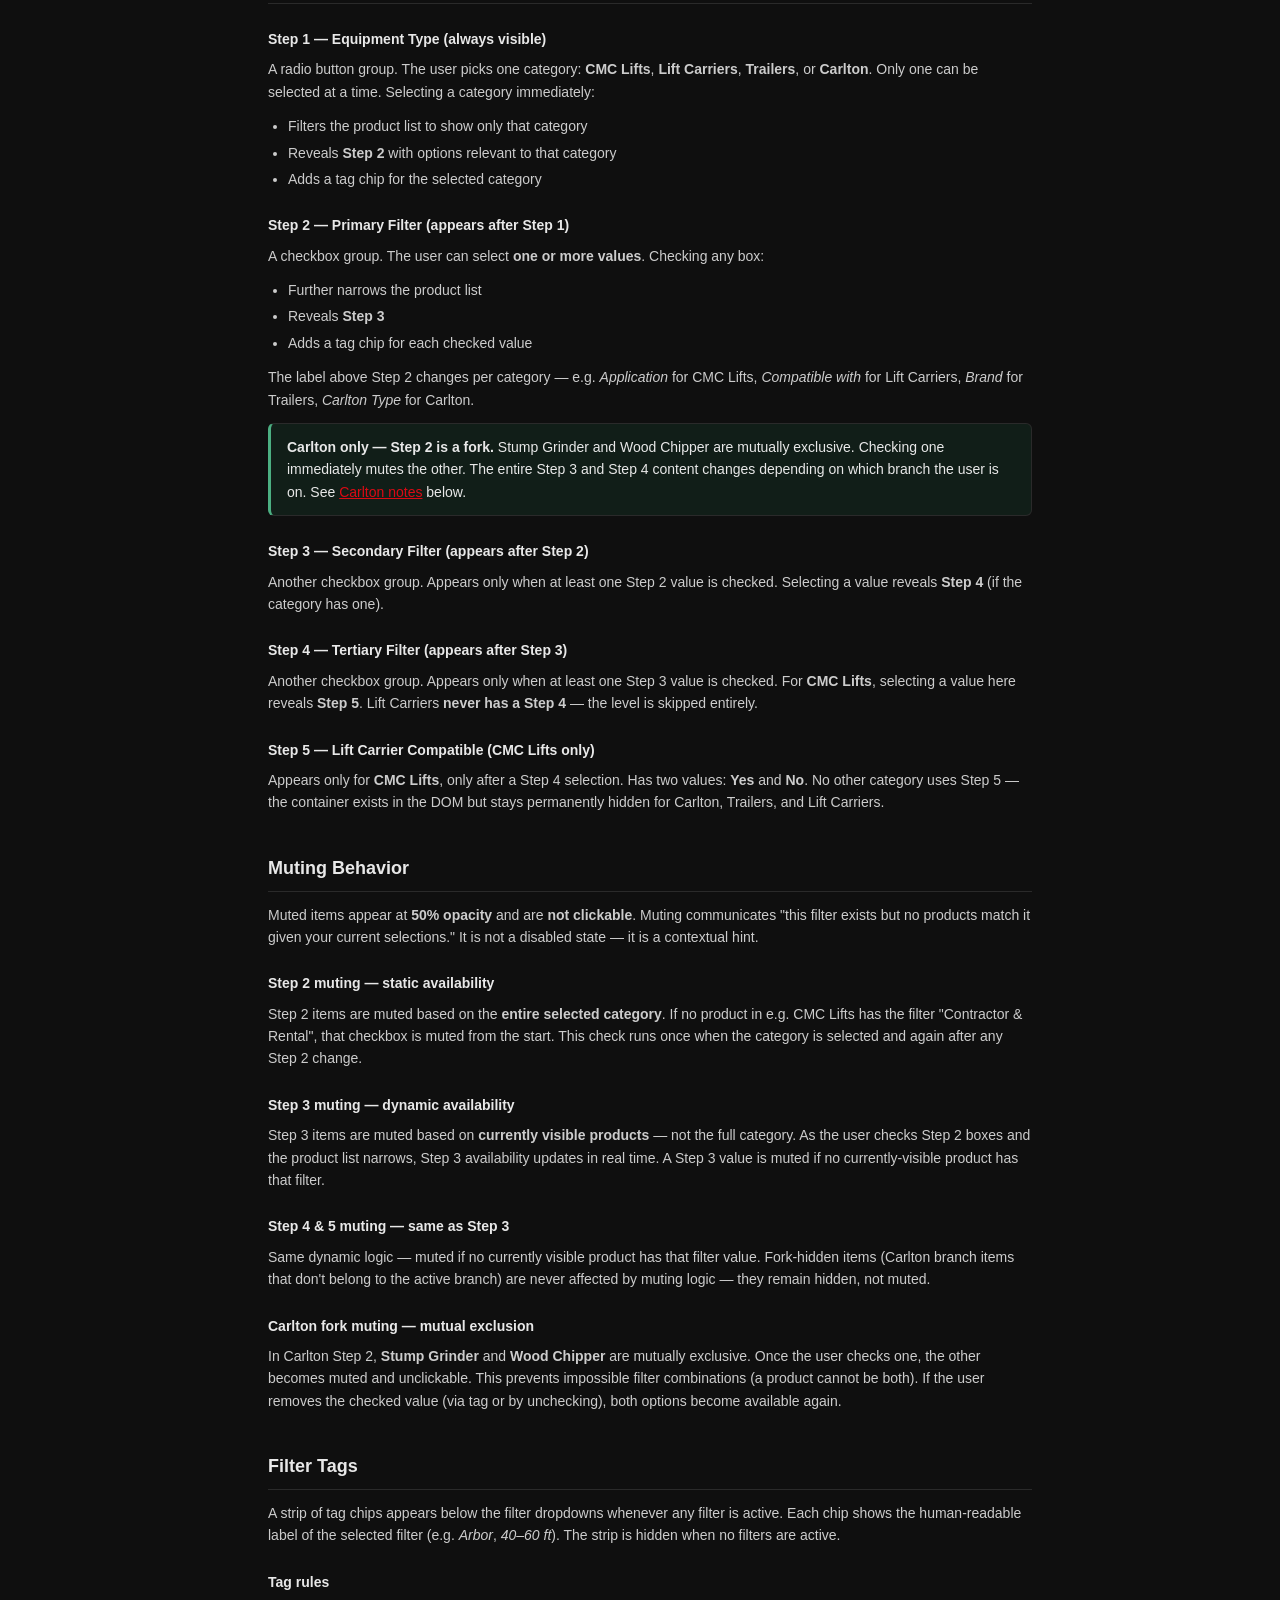
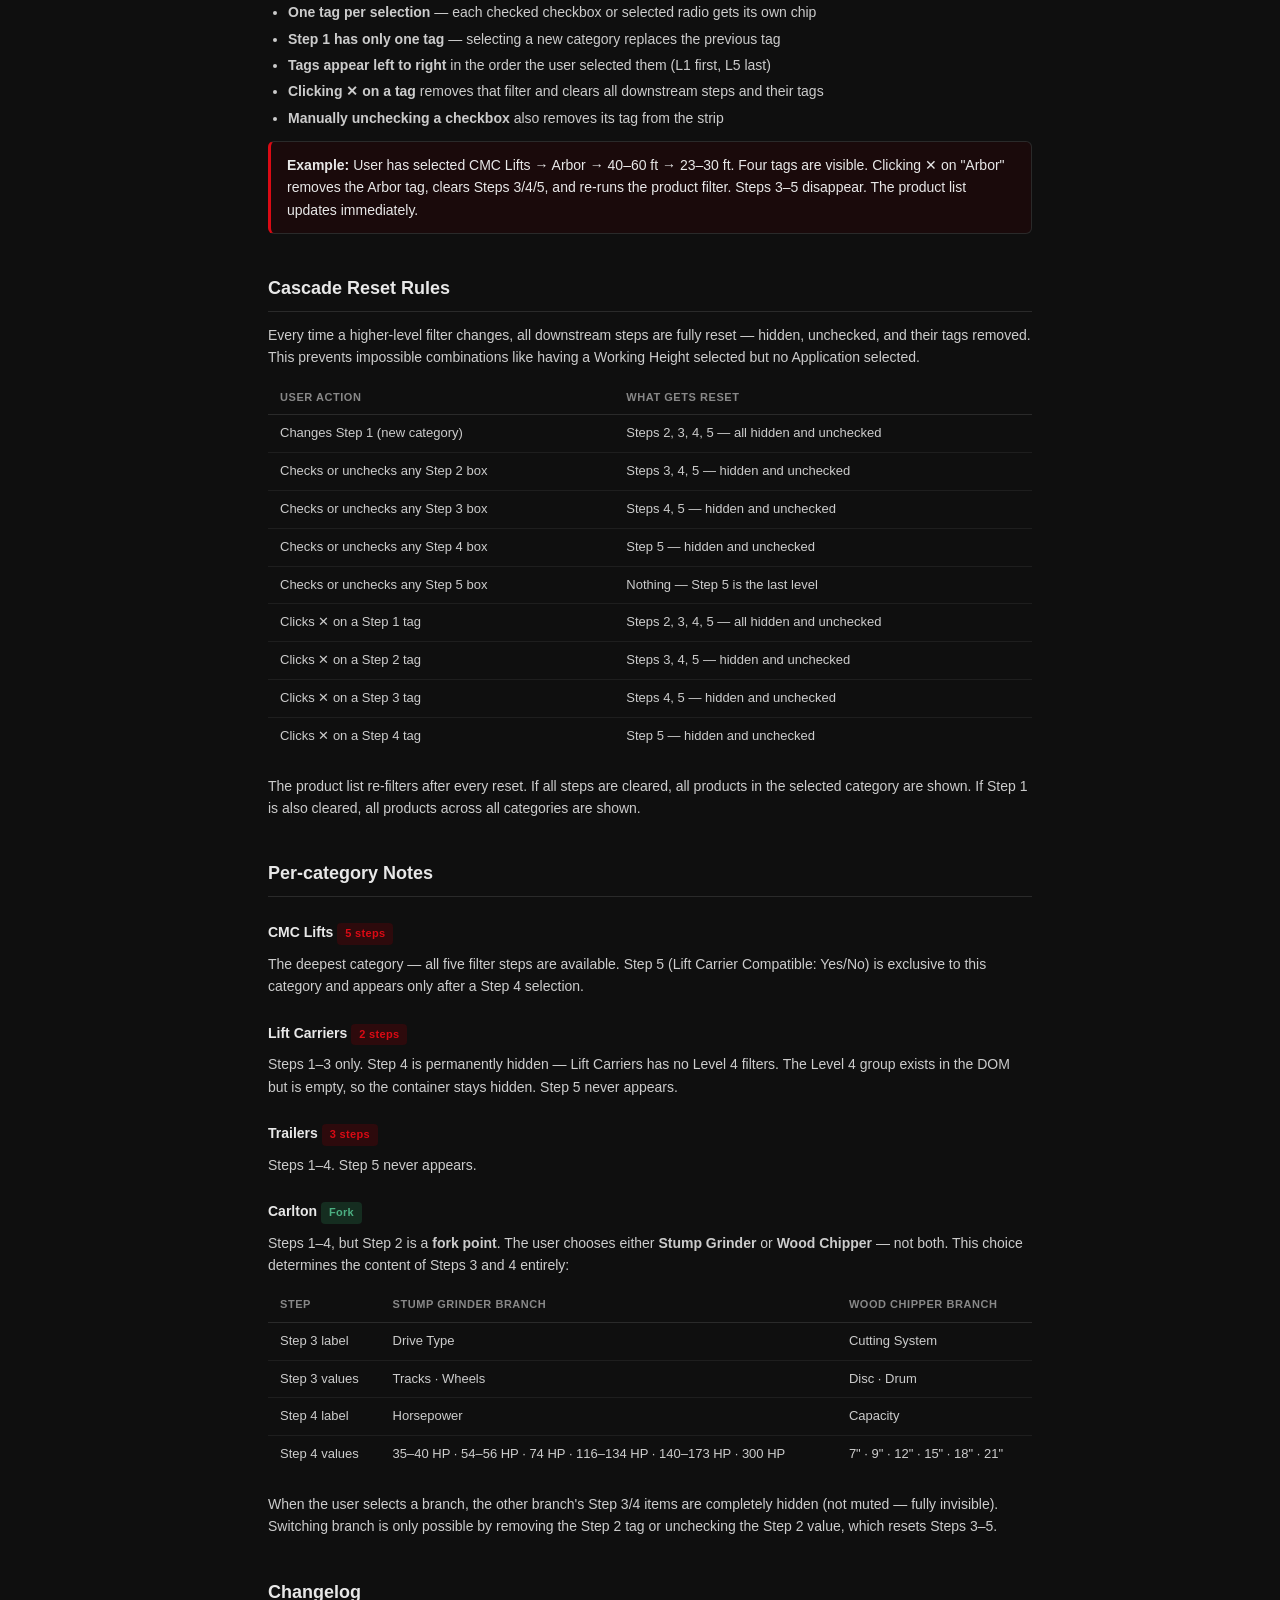
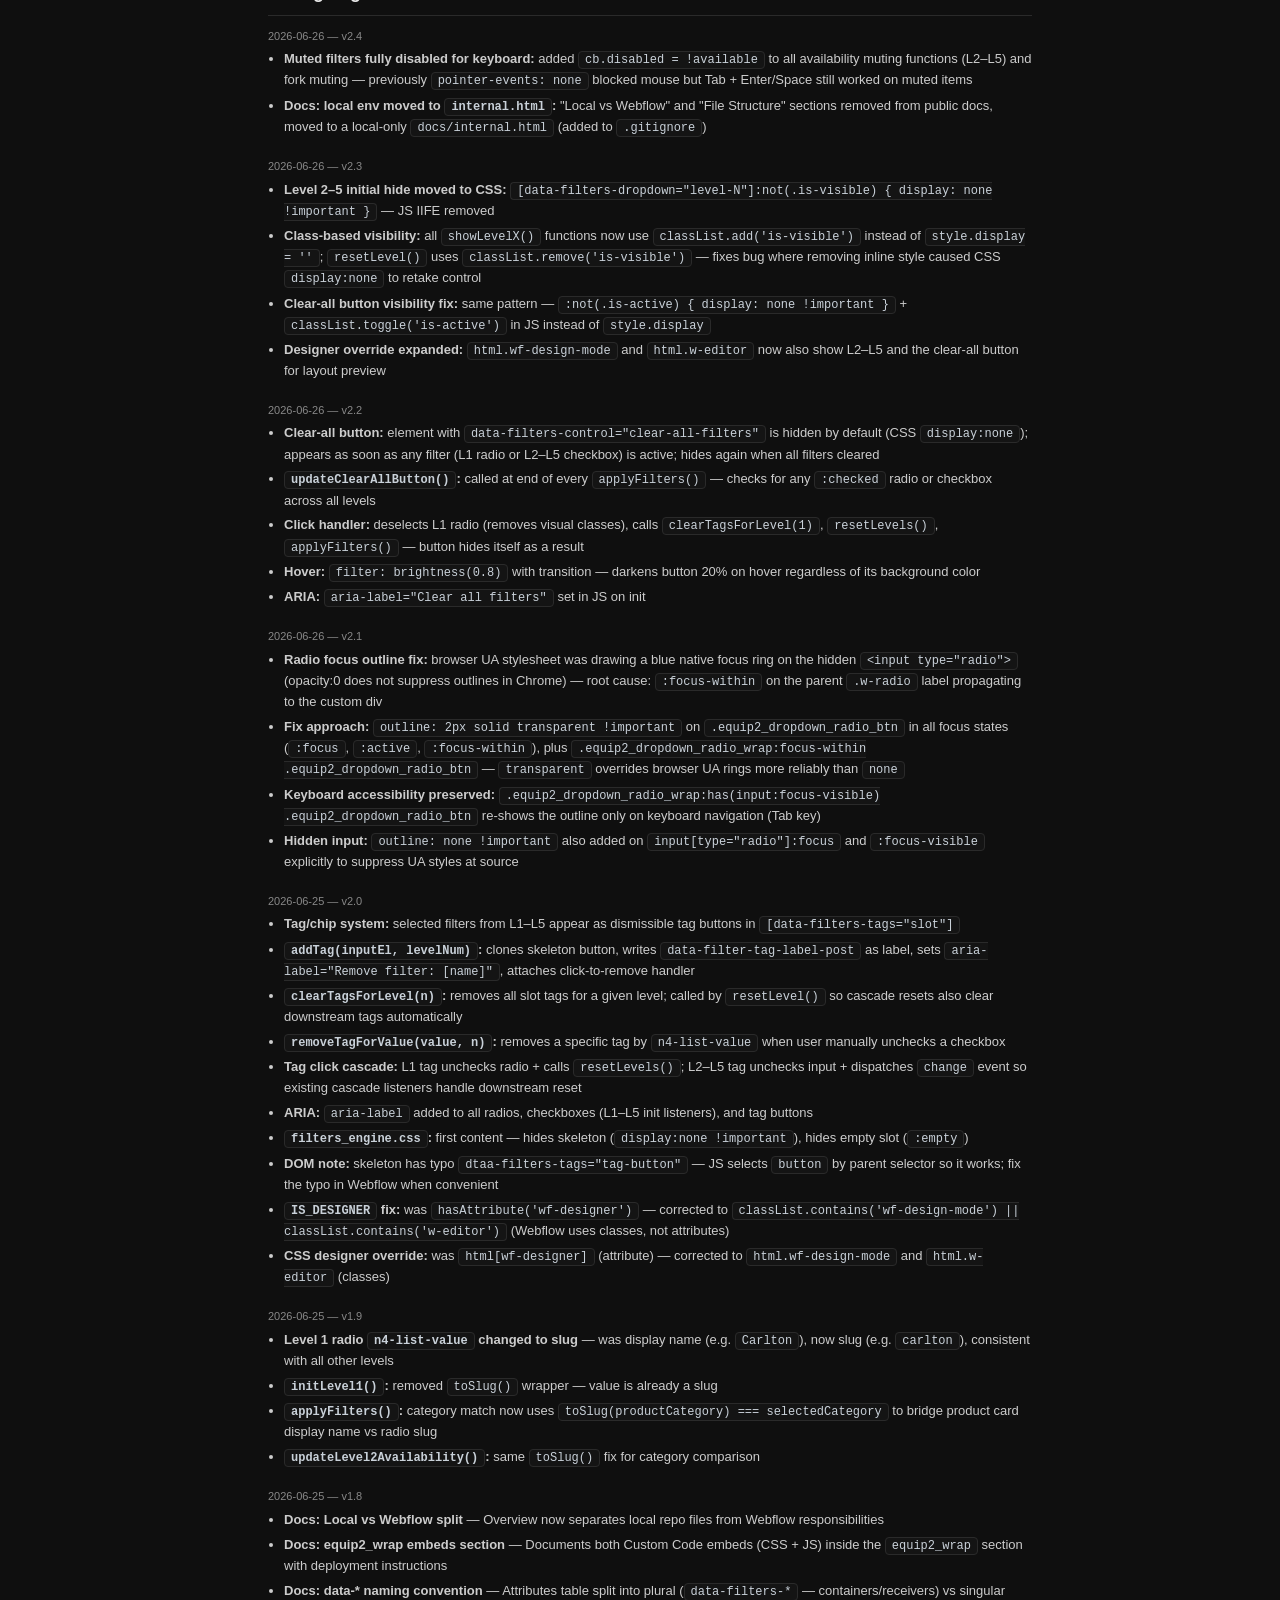
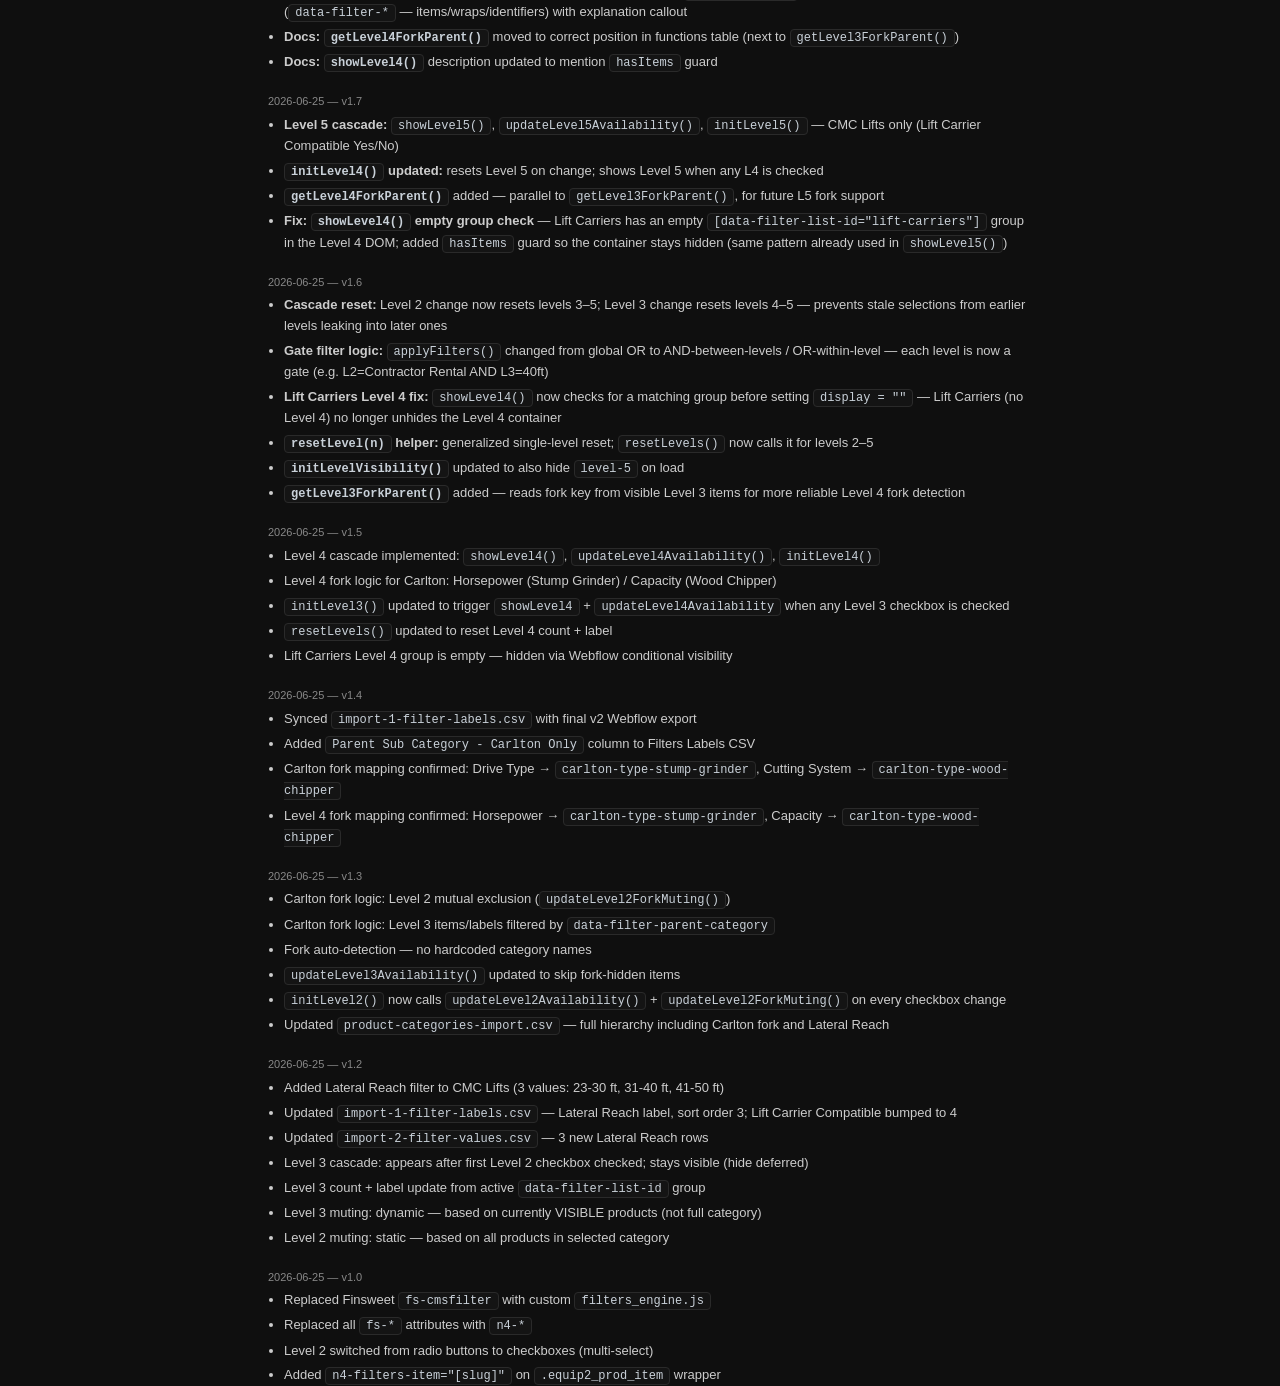
==== commit f341b921: "docs: update to v2.4" ====
--- a/docs/index.html
+++ b/docs/index.html
@@ -3,7 +3,7 @@
 <head>
   <meta charset="UTF-8" />
   <meta name="viewport" content="width=device-width, initial-scale=1.0" />
-  <title>CMC Filters Engine v2.3 — Docs</title>
+  <title>CMC Filters Engine v2.4 — Docs</title>
   <style>
     :root {
       --bg: #0f0f0f;
@@ -146,9 +146,7 @@
     <h3>Getting Started</h3>
     <ul>
       <li><a href="#overview" class="active">Overview</a></li>
-      <li><a href="#local-vs-webflow">Local vs Webflow</a></li>
       <li><a href="#equip2-embed">equip2_wrap Embeds</a></li>
-      <li><a href="#structure">File Structure</a></li>
     </ul>
     <div class="section-gap">
       <h3>User Experience</h3>
@@ -183,7 +181,7 @@
   <main>
 
     <section id="overview">
-      <h1>CMC Filters Engine <span class="version-tag">v2.3</span></h1>
+      <h1>CMC Filters Engine <span class="version-tag">v2.4</span></h1>
       <p class="subtitle">Custom Webflow CMS filter system — no Finsweet, JS with <code>n4-*</code> attributes.</p>
       <p>
         Replaces Finsweet's <code>fs-cmsfilter</code> with a JS engine built for CMC's
@@ -191,34 +189,6 @@
         availability muting, and Carlton's fork logic (conditional Level 3/4 based on Level 2 choice).
         Each level acts as a gate — AND between levels, OR within a level.
       </p>
-
-      <h2 id="local-vs-webflow">Local vs Webflow</h2>
-      <p>The system is split across two places — local files you edit here, and Webflow where they are deployed.</p>
-
-      <h3>Local (this repo)</h3>
-      <table>
-        <thead><tr><th>File</th><th>Purpose</th></tr></thead>
-        <tbody>
-          <tr><td><code>code/filters_engine.js</code></td><td>Main filter logic — all JS functions. Paste into Webflow JS embed after editing.</td></tr>
-          <tr><td><code>code/filters_engine.css</code></td><td>Filter UI overrides — currently empty, reserved. Paste into Webflow CSS embed when needed.</td></tr>
-          <tr><td><code>docs/index.html</code></td><td>This documentation file.</td></tr>
-          <tr><td><code>products/import-1-filter-labels.csv</code></td><td>Filter Labels CMS collection import.</td></tr>
-          <tr><td><code>products/import-2-filter-values.csv</code></td><td>Filters CMS collection import.</td></tr>
-          <tr><td><code>products/product-categories-import.csv</code></td><td>Categories reference.</td></tr>
-          <tr><td><code>products/schema-products-collection.csv</code></td><td>Products schema reference.</td></tr>
-        </tbody>
-      </table>
-
-      <h3>Webflow</h3>
-      <table>
-        <thead><tr><th>Location</th><th>What lives there</th></tr></thead>
-        <tbody>
-          <tr><td>CMS Collections</td><td>Filter Labels, Filters, Products — source of truth for all filter values and slugs.</td></tr>
-          <tr><td>Designer — filter form</td><td><code>n4-*</code> and <code>data-*</code> attributes on inputs, items, and wrappers.</td></tr>
-          <tr><td>Designer — product list</td><td><code>n4-filters-item</code>, <code>n4-list-field</code>, <code>n4-list-value</code> on product cards.</td></tr>
-          <tr><td><code>equip2_wrap</code> section — Custom Code embeds</td><td>Two embeds: <code>filters_engine.css</code> (CSS, empty) + <code>filters_engine.js</code> (JS engine).</td></tr>
-        </tbody>
-      </table>
 
       <h2 id="equip2-embed">equip2_wrap — Code Embeds</h2>
       <p>
@@ -242,18 +212,6 @@
         <strong>Deploying changes:</strong> After editing <code>filters_engine.js</code> locally, open the JS Custom Code embed in Webflow Designer, replace the full content, then publish. Same process for CSS when it has content.
       </div>
 
-      <h2 id="structure">File Structure</h2>
-      <pre><code>CMS/
-├── code/
-│   ├── filters_engine.js   ← main filter logic (→ Webflow JS embed in equip2_wrap)
-│   └── filters_engine.css  ← filter UI overrides (→ Webflow CSS embed in equip2_wrap)
-├── docs/
-│   └── index.html          ← this file
-└── products/
-    ├── import-1-filter-labels.csv     ← Filter Labels collection
-    ├── import-2-filter-values.csv     ← Filters collection
-    ├── product-categories-import.csv  ← Categories reference
-    └── schema-products-collection.csv</code></pre>
     </section>
 
     <section id="attributes">
@@ -690,6 +648,14 @@
       <h2>Changelog</h2>
 
       <div class="changelog-entry">
+        <div class="date">2026-06-26 — v2.4</div>
+        <ul>
+          <li><strong>Muted filters fully disabled for keyboard:</strong> added <code>cb.disabled = !available</code> to all availability muting functions (L2–L5) and fork muting — previously <code>pointer-events: none</code> blocked mouse but Tab + Enter/Space still worked on muted items</li>
+          <li><strong>Docs: local env moved to <code>internal.html</code>:</strong> "Local vs Webflow" and "File Structure" sections removed from public docs, moved to a local-only <code>docs/internal.html</code> (added to <code>.gitignore</code>)</li>
+        </ul>
+      </div>
+
+      <div class="changelog-entry">
         <div class="date">2026-06-26 — v2.3</div>
         <ul>
           <li><strong>Level 2–5 initial hide moved to CSS:</strong> <code>[data-filters-dropdown="level-N"]:not(.is-visible) { display: none !important }</code> — JS IIFE removed</li>
